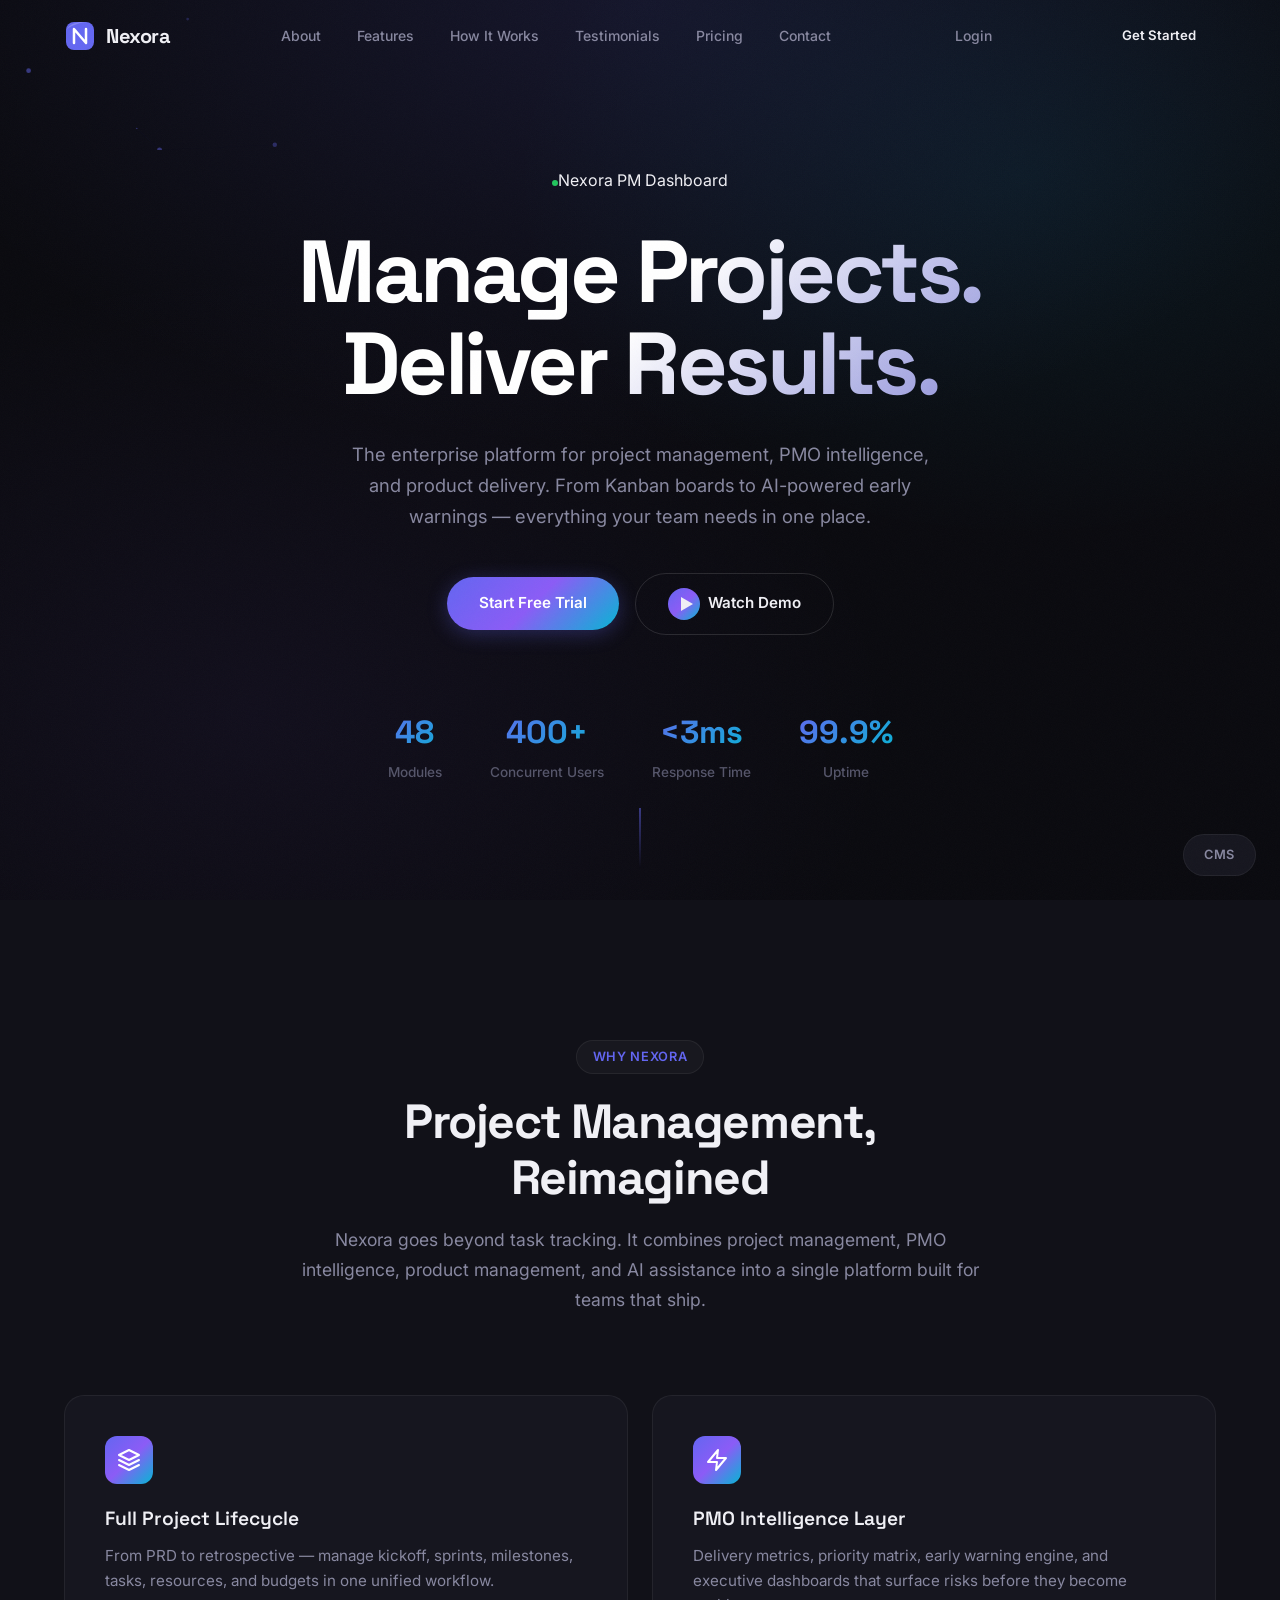
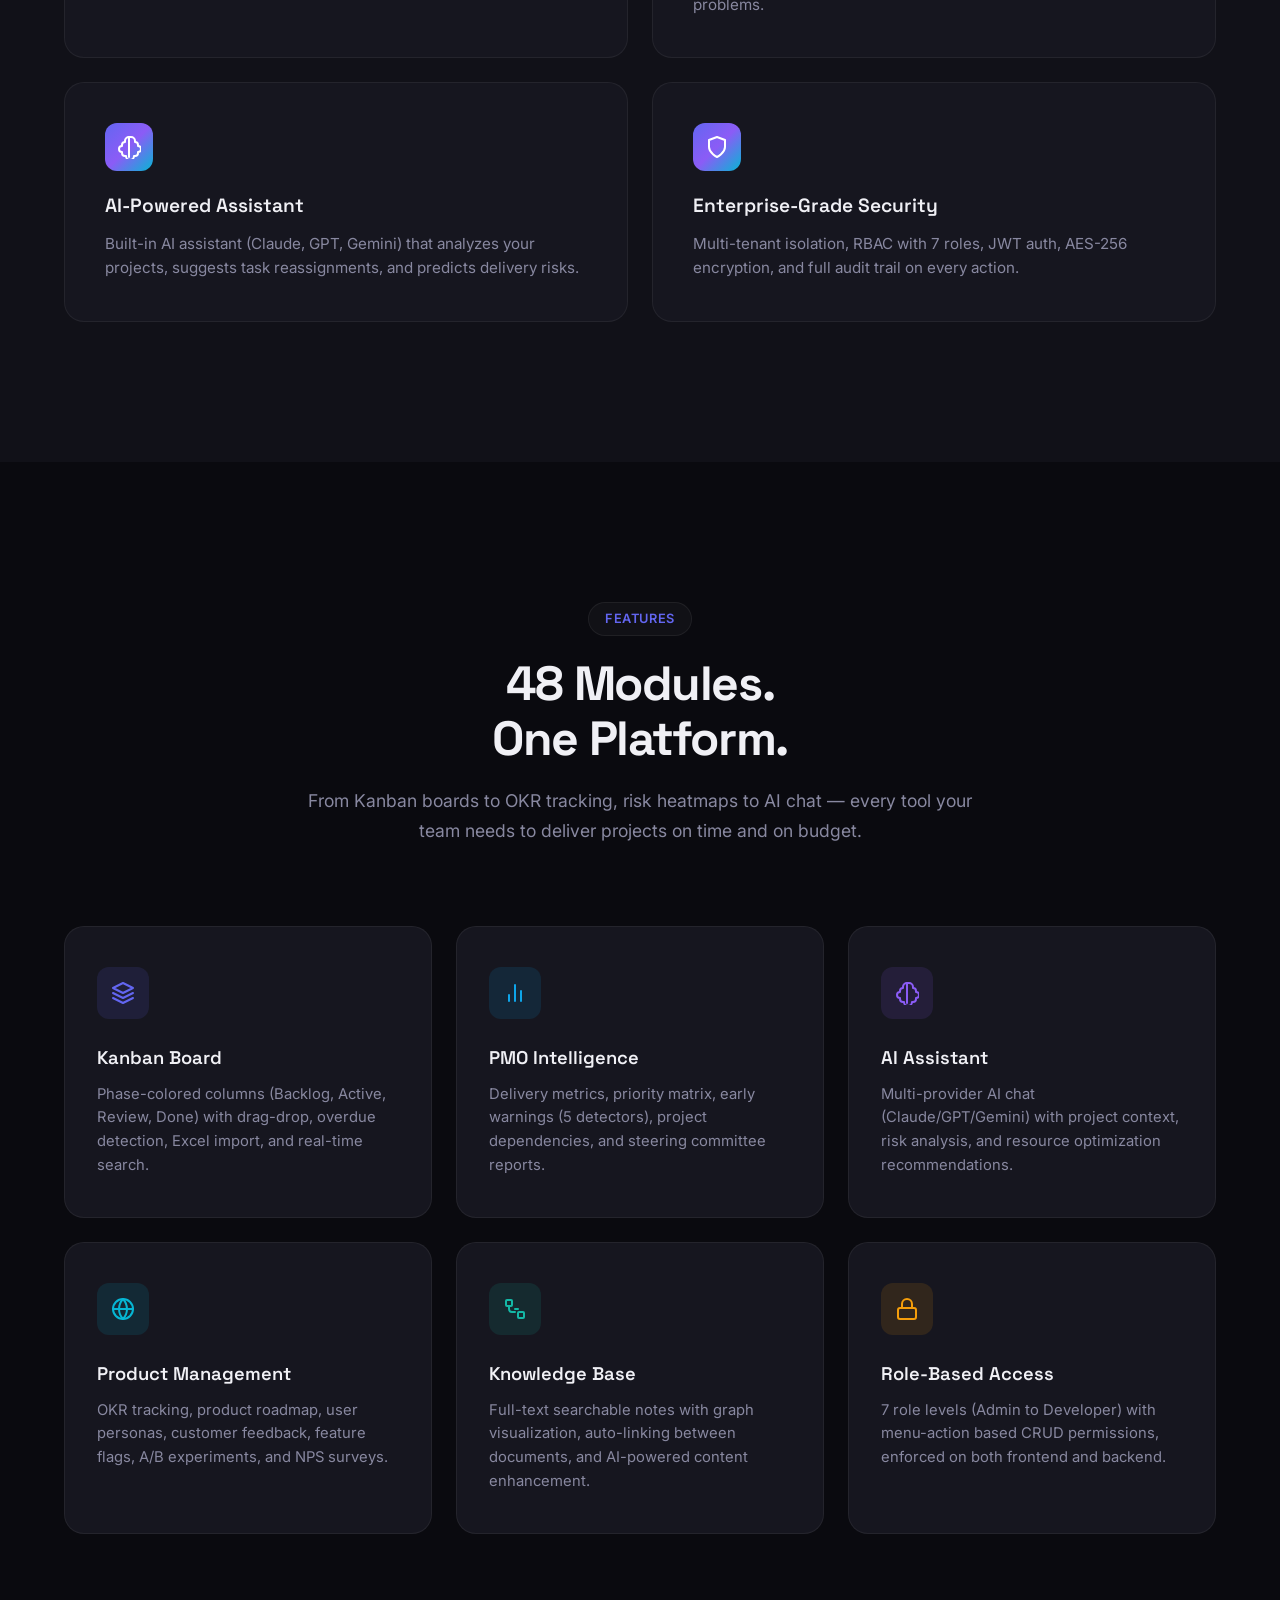
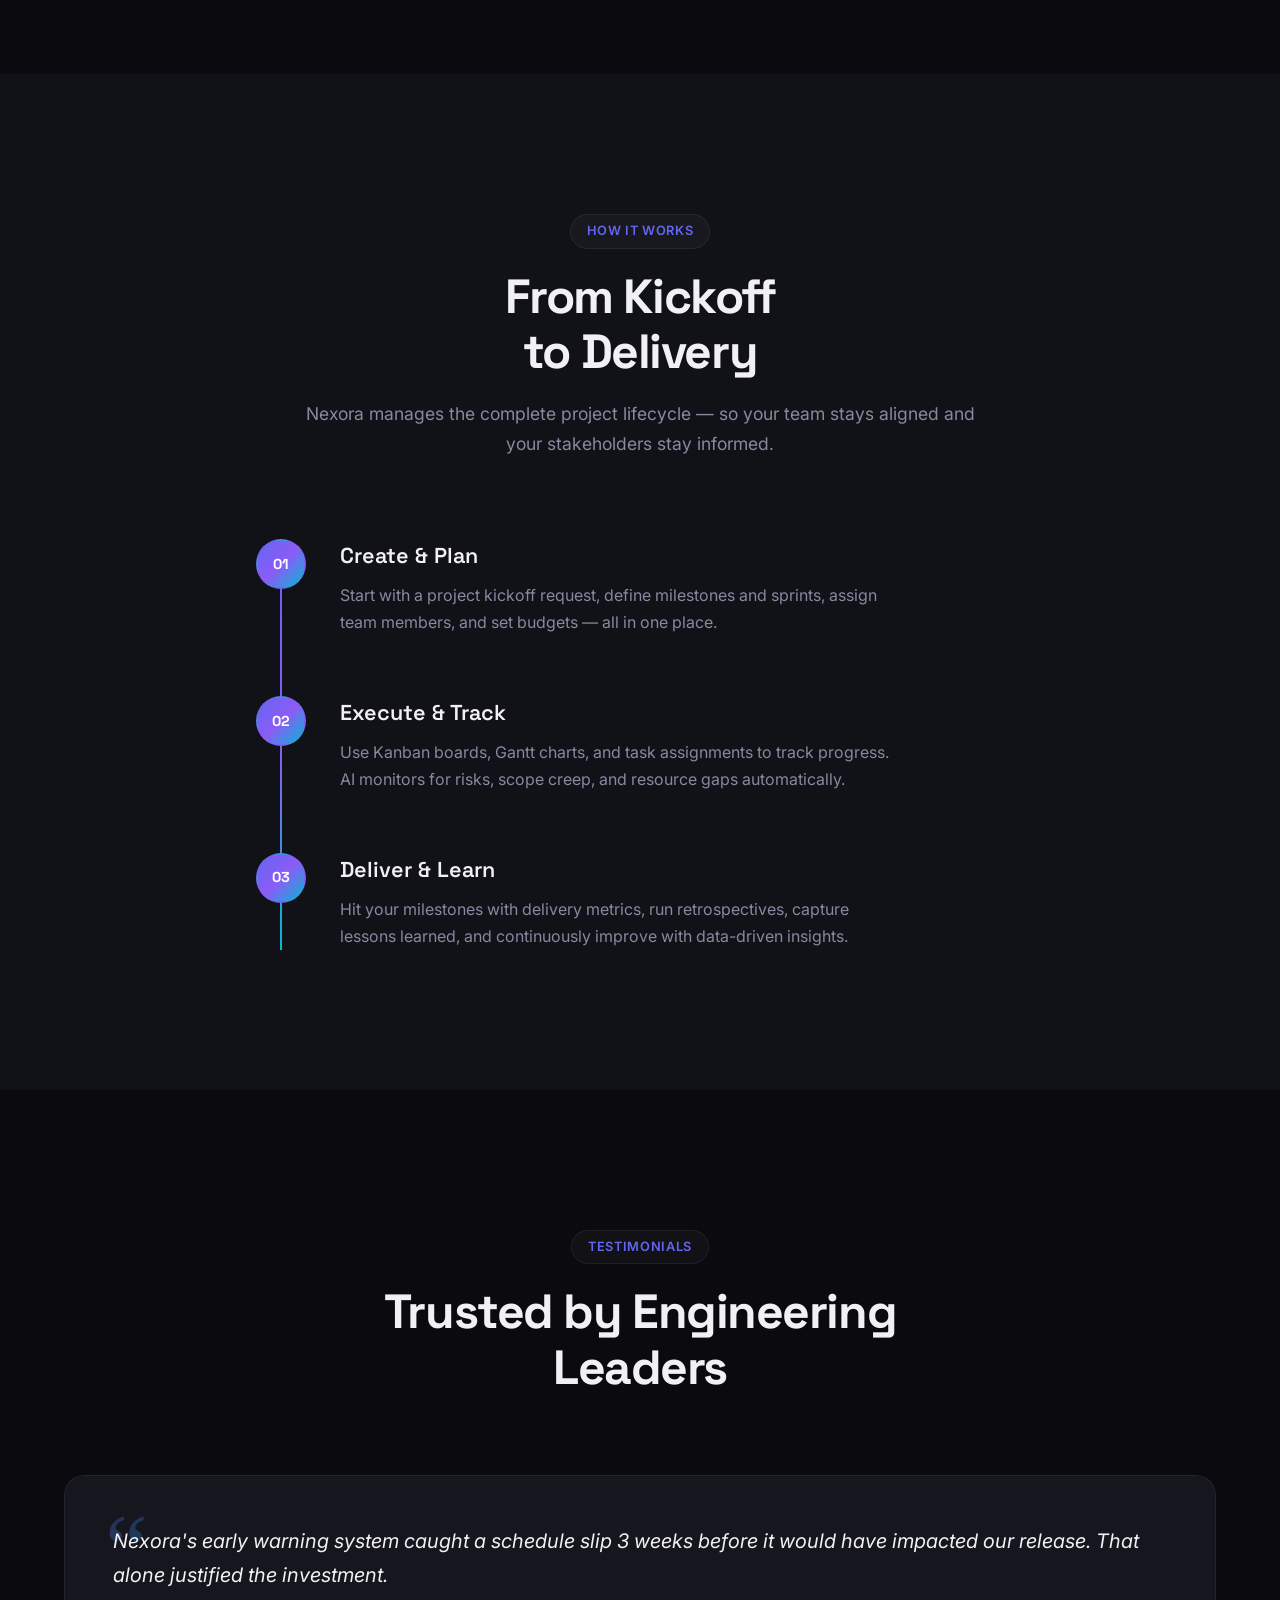
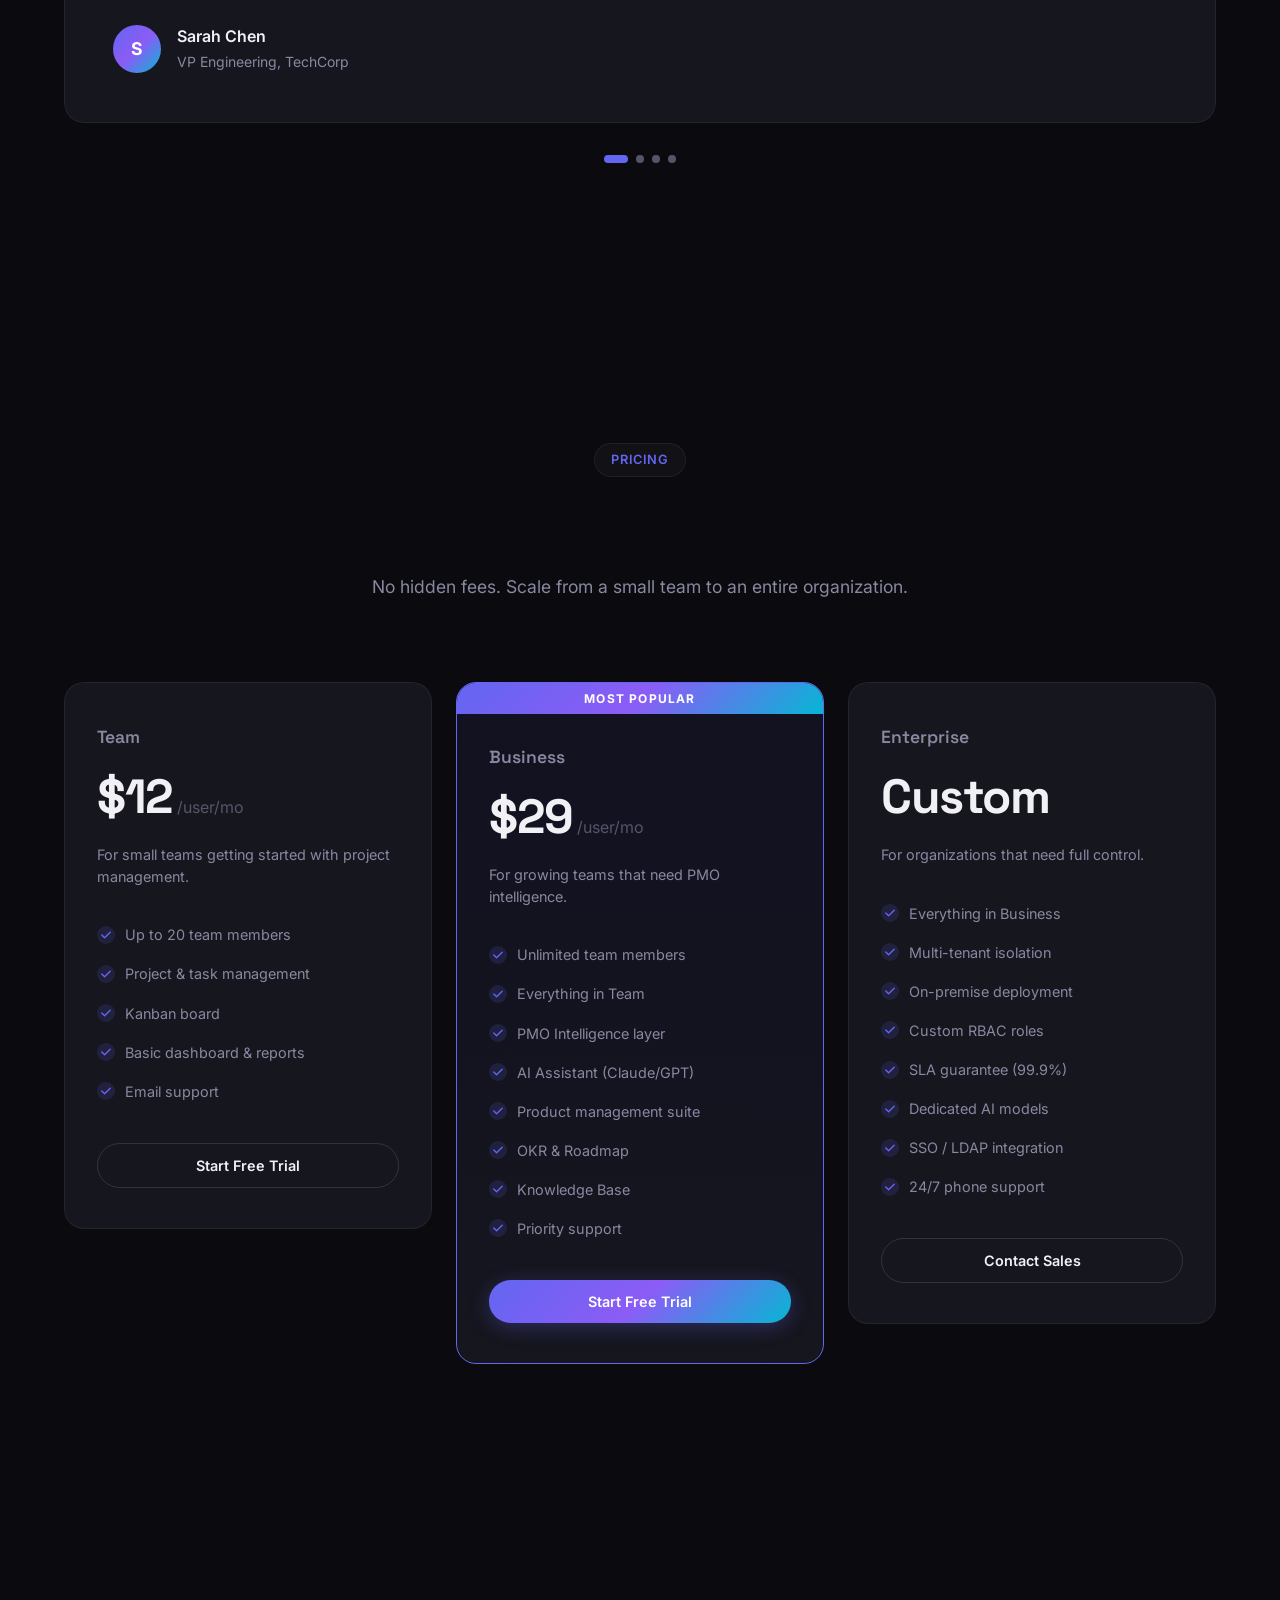
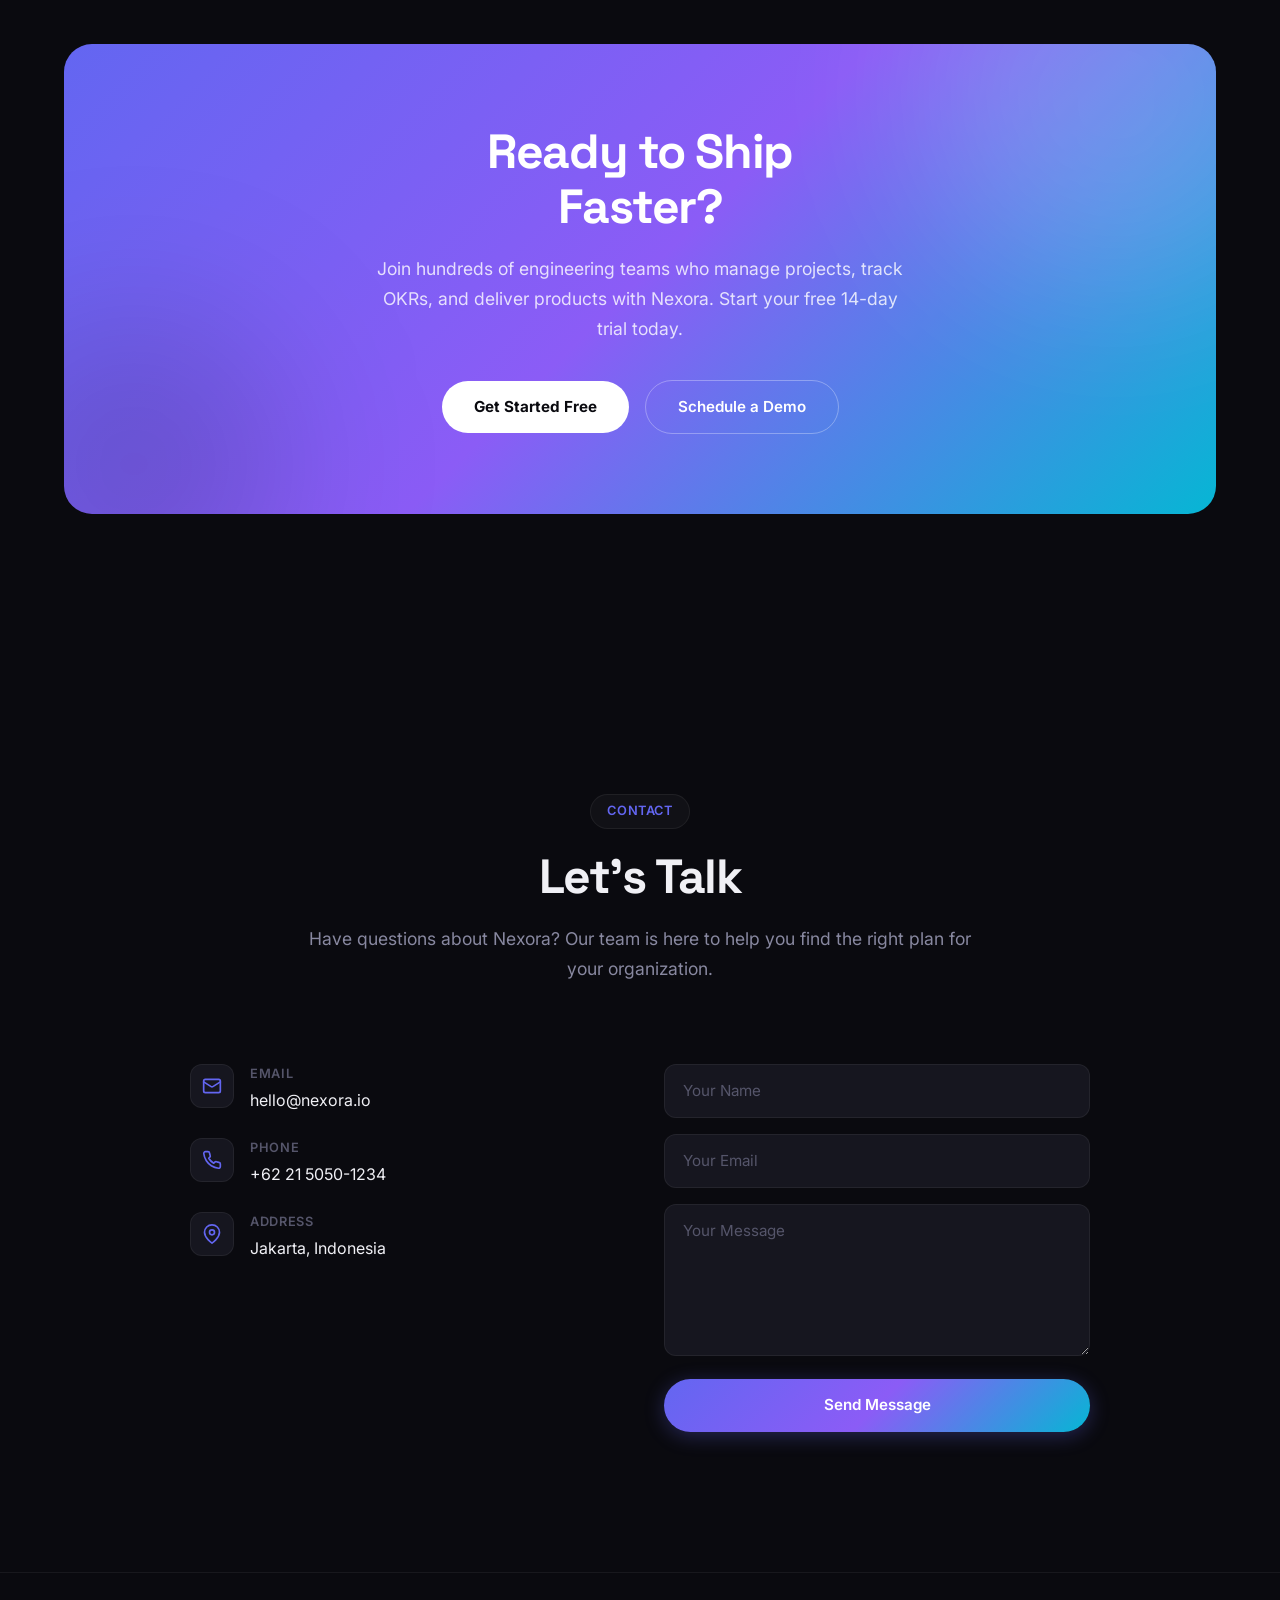
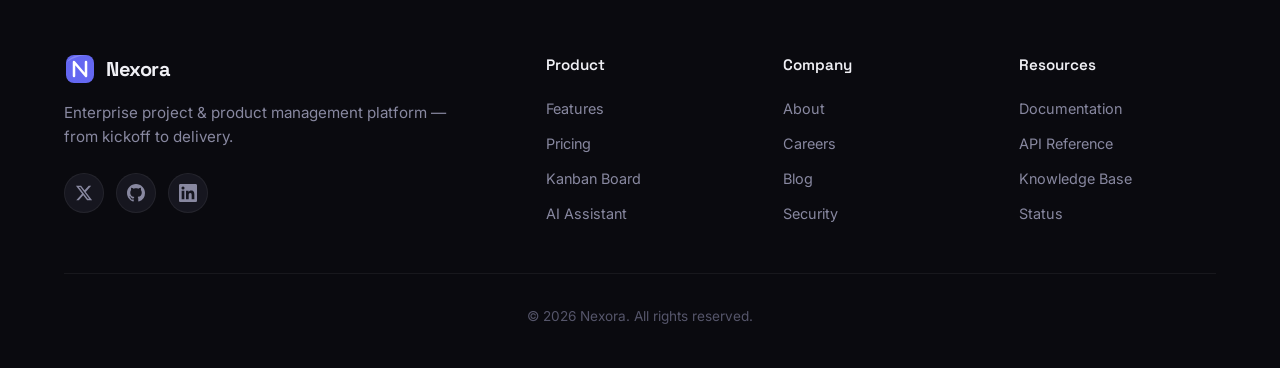
==== index.html @ 9b8d7148 "feat: Nexora website, CMS, and app demo — complete platform Website (index.html): - Premium dark the" ====
<!DOCTYPE html>
<html lang="en">
<head>
  <meta charset="UTF-8" />
  <meta name="viewport" content="width=device-width, initial-scale=1.0" />
  <title>Nexora — The Future of Innovation</title>
  <meta name="description" content="Nexora is a next-generation platform that empowers businesses to build, scale, and innovate faster than ever before." />
  <link rel="preconnect" href="https://fonts.googleapis.com" />
  <link rel="preconnect" href="https://fonts.gstatic.com" crossorigin />
  <link href="https://fonts.googleapis.com/css2?family=Inter:wght@300;400;500;600;700;800;900&family=Space+Grotesk:wght@400;500;600;700&display=swap" rel="stylesheet" />
  <link rel="stylesheet" href="css/style.css?v=2" />
</head>
<body>
  <!-- Cursor follower -->
  <div class="cursor-glow" id="cursorGlow"></div>

  <!-- Noise overlay -->
  <div class="noise-overlay"></div>

  <!-- Navigation -->
  <nav class="nav" id="nav">
    <div class="nav__inner container">
      <a href="#" class="nav__logo" id="navLogo">
        <span class="nav__logo-icon">
          <svg width="32" height="32" viewBox="0 0 32 32" fill="none">
            <defs><linearGradient id="logoGrad" x1="0" y1="0" x2="32" y2="32"><stop stop-color="#6366f1"/><stop offset="0.5" stop-color="#818cf8"/><stop offset="1" stop-color="#06b6d4"/></linearGradient></defs>
            <rect x="2" y="2" width="28" height="28" rx="8" fill="url(#logoGrad)"/>
            <path d="M10 23V9L22 23V9" stroke="white" stroke-width="2.5" stroke-linecap="round" stroke-linejoin="round" fill="none"/>
            <path d="M2 10C6 4 12 2 18 2H22C14 3 6 6 2 10Z" fill="white" opacity="0.2"/>
          </svg>
        </span>
        <span class="nav__logo-text">Nexora</span>
      </a>
      <div class="nav__links" id="navLinks"></div>
      <a href="http://localhost:8080" class="nav__link nav__login-link" target="_blank">Login</a>
      <a href="app.html#login" class="nav__cta btn btn--sm" id="navCta">Get Started</a>
      <button class="nav__burger" id="navBurger" aria-label="Menu">
        <span></span><span></span><span></span>
      </button>
    </div>
  </nav>

  <!-- Mobile menu -->
  <div class="mobile-menu" id="mobileMenu">
    <div class="mobile-menu__inner" id="mobileMenuLinks"></div>
  </div>

  <!-- Hero -->
  <section class="hero" id="hero">
    <canvas class="hero__canvas" id="heroCanvas"></canvas>
    <div class="hero__gradient"></div>
    <div class="hero__content container">
      <div class="hero__badge reveal-up" id="heroBadge">
        <span class="hero__badge-dot"></span>
        <span>Introducing Nexora 2.0</span>
      </div>
      <h1 class="hero__headline reveal-up" id="heroHeadline"></h1>
      <p class="hero__sub reveal-up" id="heroSub"></p>
      <div class="hero__actions reveal-up">
        <a href="#pricing" class="btn btn--primary btn--lg" id="heroPrimaryCta">Start Free Trial</a>
        <a href="#" class="btn btn--ghost btn--lg" id="heroSecondaryCta">
          <span class="btn__play-icon">
            <svg width="20" height="20" viewBox="0 0 20 20" fill="currentColor"><polygon points="6,3 18,10 6,17"/></svg>
          </span>
          Watch Demo
        </a>
      </div>
      <div class="hero__stats" id="heroStats"></div>
    </div>
    <div class="hero__scroll-indicator">
      <div class="hero__scroll-line"></div>
    </div>
  </section>

  <!-- About -->
  <section class="section about" id="about">
    <div class="container">
      <div class="section__header">
        <span class="badge reveal-up" id="aboutBadge">Why Nexora</span>
        <h2 class="section__title reveal-up" id="aboutHeadline"></h2>
        <p class="section__desc reveal-up" id="aboutDesc"></p>
      </div>
      <div class="about__grid" id="aboutGrid"></div>
    </div>
  </section>

  <!-- Features -->
  <section class="section features" id="features">
    <div class="container">
      <div class="section__header">
        <span class="badge reveal-up" id="featuresBadge">Features</span>
        <h2 class="section__title reveal-up" id="featuresHeadline"></h2>
        <p class="section__desc reveal-up" id="featuresDesc"></p>
      </div>
      <div class="features__grid" id="featuresGrid"></div>
    </div>
  </section>

  <!-- How It Works -->
  <section class="section how-it-works" id="how-it-works">
    <div class="container">
      <div class="section__header">
        <span class="badge reveal-up" id="hiwBadge">How It Works</span>
        <h2 class="section__title reveal-up" id="hiwHeadline"></h2>
        <p class="section__desc reveal-up" id="hiwDesc"></p>
      </div>
      <div class="hiw__timeline" id="hiwTimeline"></div>
    </div>
  </section>

  <!-- Testimonials -->
  <section class="section testimonials" id="testimonials">
    <div class="container">
      <div class="section__header">
        <span class="badge reveal-up" id="testBadge">Testimonials</span>
        <h2 class="section__title reveal-up" id="testHeadline"></h2>
      </div>
      <div class="testimonials__track-wrapper reveal-up">
        <div class="testimonials__track" id="testTrack"></div>
      </div>
      <div class="testimonials__dots" id="testDots"></div>
    </div>
  </section>

  <!-- Pricing -->
  <section class="section pricing" id="pricing">
    <div class="container">
      <div class="section__header">
        <span class="badge reveal-up" id="pricingBadge">Pricing</span>
        <h2 class="section__title reveal-up" id="pricingHeadline"></h2>
        <p class="section__desc reveal-up" id="pricingDesc"></p>
      </div>
      <div class="pricing__grid" id="pricingGrid"></div>
    </div>
  </section>

  <!-- CTA -->
  <section class="section cta-section" id="cta-section">
    <div class="container">
      <div class="cta-section__inner reveal-up">
        <div class="cta-section__orb cta-section__orb--1"></div>
        <div class="cta-section__orb cta-section__orb--2"></div>
        <h2 class="cta-section__headline" id="ctaHeadline"></h2>
        <p class="cta-section__desc" id="ctaDesc"></p>
        <div class="cta-section__actions">
          <a href="#pricing" class="btn btn--white btn--lg" id="ctaPrimary">Get Started Free</a>
          <a href="#contact" class="btn btn--ghost-white btn--lg" id="ctaSecondary">Schedule a Demo</a>
        </div>
      </div>
    </div>
  </section>

  <!-- Contact -->
  <section class="section contact" id="contact">
    <div class="container">
      <div class="section__header">
        <span class="badge reveal-up" id="contactBadge">Contact</span>
        <h2 class="section__title reveal-up" id="contactHeadline"></h2>
        <p class="section__desc reveal-up" id="contactDesc"></p>
      </div>
      <div class="contact__grid reveal-up">
        <div class="contact__info" id="contactInfo"></div>
        <form class="contact__form" id="contactForm">
          <div class="form-group">
            <input type="text" placeholder="Your Name" required class="form-input" />
          </div>
          <div class="form-group">
            <input type="email" placeholder="Your Email" required class="form-input" />
          </div>
          <div class="form-group">
            <textarea placeholder="Your Message" rows="5" required class="form-input"></textarea>
          </div>
          <button type="submit" class="btn btn--primary btn--lg btn--full">Send Message</button>
        </form>
      </div>
    </div>
  </section>

  <!-- Footer -->
  <footer class="footer" id="footer">
    <div class="container">
      <div class="footer__top">
        <div class="footer__brand">
          <a href="#" class="nav__logo">
            <span class="nav__logo-icon">
              <svg width="32" height="32" viewBox="0 0 32 32" fill="none">
                <defs><linearGradient id="logoGrad2" x1="0" y1="0" x2="32" y2="32"><stop stop-color="#6366f1"/><stop offset="0.5" stop-color="#818cf8"/><stop offset="1" stop-color="#06b6d4"/></linearGradient></defs>
                <rect x="2" y="2" width="28" height="28" rx="8" fill="url(#logoGrad2)"/>
                <path d="M10 23V9L22 23V9" stroke="white" stroke-width="2.5" stroke-linecap="round" stroke-linejoin="round" fill="none"/>
                <path d="M2 10C6 4 12 2 18 2H22C14 3 6 6 2 10Z" fill="white" opacity="0.2"/>
              </svg>
            </span>
            <span class="nav__logo-text">Nexora</span>
          </a>
          <p class="footer__desc" id="footerDesc"></p>
          <div class="footer__socials" id="footerSocials"></div>
        </div>
        <div class="footer__columns" id="footerColumns"></div>
      </div>
      <div class="footer__bottom">
        <p id="footerCopyright"></p>
      </div>
    </div>
  </footer>

  <!-- Role Selection Modal -->
  <div class="role-modal" id="roleModal">
    <div class="role-modal__backdrop" id="roleBackdrop"></div>
    <div class="role-modal__card">
      <button class="role-modal__close" id="roleClose">&times;</button>
      <div class="role-modal__icon">
        <svg width="40" height="40" viewBox="0 0 32 32" fill="none">
          <defs><linearGradient id="lgRole" x1="0" y1="0" x2="32" y2="32"><stop stop-color="#6366f1"/><stop offset="0.5" stop-color="#818cf8"/><stop offset="1" stop-color="#06b6d4"/></linearGradient></defs>
          <rect x="2" y="2" width="28" height="28" rx="8" fill="url(#lgRole)"/>
          <path d="M10 23V9L22 23V9" stroke="white" stroke-width="2.5" stroke-linecap="round" stroke-linejoin="round" fill="none"/>
        </svg>
      </div>
      <h2 class="role-modal__title">What best describes your role?</h2>
      <p class="role-modal__subtitle">We'll tailor your experience based on your needs</p>

      <div class="role-modal__options" id="roleOptions">
        <button class="role-option" data-role="pm">
          <div class="role-option__icon">
            <svg viewBox="0 0 24 24"><path d="M22 19a2 2 0 0 1-2 2H4a2 2 0 0 1-2-2V5a2 2 0 0 1 2-2h5l2 3h9a2 2 0 0 1 2 2z"/></svg>
          </div>
          <div class="role-option__content">
            <div class="role-option__title">Project Manager</div>
            <div class="role-option__desc">Manage projects, tasks, sprints, and team delivery</div>
          </div>
          <div class="role-option__arrow">
            <svg viewBox="0 0 24 24" width="18" height="18"><polyline points="9 18 15 12 9 6"/></svg>
          </div>
        </button>

        <button class="role-option" data-role="product">
          <div class="role-option__icon">
            <svg viewBox="0 0 24 24"><circle cx="12" cy="12" r="10"/><circle cx="12" cy="12" r="6"/><circle cx="12" cy="12" r="2"/></svg>
          </div>
          <div class="role-option__content">
            <div class="role-option__title">Product Manager</div>
            <div class="role-option__desc">OKRs, roadmaps, personas, feedback, and experiments</div>
          </div>
          <div class="role-option__arrow">
            <svg viewBox="0 0 24 24" width="18" height="18"><polyline points="9 18 15 12 9 6"/></svg>
          </div>
        </button>

        <button class="role-option" data-role="pmo">
          <div class="role-option__icon">
            <svg viewBox="0 0 24 24"><polyline points="22 12 18 12 15 21 9 3 6 12 2 12"/></svg>
          </div>
          <div class="role-option__content">
            <div class="role-option__title">PMO / Executive</div>
            <div class="role-option__desc">Portfolio intelligence, delivery metrics, and early warnings</div>
          </div>
          <div class="role-option__arrow">
            <svg viewBox="0 0 24 24" width="18" height="18"><polyline points="9 18 15 12 9 6"/></svg>
          </div>
        </button>

        <button class="role-option" data-role="developer">
          <div class="role-option__icon">
            <svg viewBox="0 0 24 24"><polyline points="16 18 22 12 16 6"/><polyline points="8 6 2 12 8 18"/></svg>
          </div>
          <div class="role-option__content">
            <div class="role-option__title">Developer / Engineer</div>
            <div class="role-option__desc">Tasks, Kanban boards, AI assistant, and knowledge base</div>
          </div>
          <div class="role-option__arrow">
            <svg viewBox="0 0 24 24" width="18" height="18"><polyline points="9 18 15 12 9 6"/></svg>
          </div>
        </button>

        <button class="role-option role-option--muted" data-role="other">
          <div class="role-option__icon">
            <svg viewBox="0 0 24 24"><circle cx="12" cy="12" r="10"/><path d="M12 16v-4"/><path d="M12 8h.01"/></svg>
          </div>
          <div class="role-option__content">
            <div class="role-option__title">Just Exploring</div>
            <div class="role-option__desc">I want to see all features before deciding</div>
          </div>
          <div class="role-option__arrow">
            <svg viewBox="0 0 24 24" width="18" height="18"><polyline points="9 18 15 12 9 6"/></svg>
          </div>
        </button>
      </div>
    </div>
  </div>

  <script src="js/content.js"></script>
  <script src="js/main.js"></script>
</body>
</html>
---- css/style.css ----
/* ============================================
   NEXORA — Premium Product Website
   ============================================ */

/* --- CSS Variables --- */
:root {
  --bg-primary: #0a0a0f;
  --bg-secondary: #111118;
  --bg-card: #16161f;
  --bg-card-hover: #1c1c28;
  --bg-glass: rgba(255, 255, 255, 0.03);
  --bg-glass-hover: rgba(255, 255, 255, 0.06);

  --text-primary: #f0f0f5;
  --text-secondary: #8888a0;
  --text-tertiary: #55556a;

  --accent-1: #6366f1;
  --accent-2: #8b5cf6;
  --accent-3: #06b6d4;
  --gradient-primary: linear-gradient(135deg, #6366f1, #8b5cf6, #06b6d4);
  --gradient-accent: linear-gradient(135deg, #6366f1, #06b6d4);
  --gradient-glow: radial-gradient(circle, rgba(99, 102, 241, 0.15), transparent 70%);

  --border-color: rgba(255, 255, 255, 0.06);
  --border-hover: rgba(255, 255, 255, 0.12);

  --radius-sm: 8px;
  --radius-md: 12px;
  --radius-lg: 20px;
  --radius-xl: 28px;
  --radius-full: 9999px;

  --font-primary: 'Inter', -apple-system, BlinkMacSystemFont, sans-serif;
  --font-display: 'Space Grotesk', 'Inter', sans-serif;

  --ease-out-expo: cubic-bezier(0.16, 1, 0.3, 1);
  --ease-out-quint: cubic-bezier(0.22, 1, 0.36, 1);
  --ease-in-out: cubic-bezier(0.65, 0, 0.35, 1);

  --nav-height: 72px;
  --container-max: 1200px;
  --section-padding: 140px;
}

/* --- Reset --- */
*, *::before, *::after {
  margin: 0;
  padding: 0;
  box-sizing: border-box;
}

html {
  scroll-behavior: smooth;
  -webkit-font-smoothing: antialiased;
  -moz-osx-font-smoothing: grayscale;
  font-size: 16px;
  scroll-padding-top: var(--nav-height);
}

body {
  font-family: var(--font-primary);
  background: var(--bg-primary);
  color: var(--text-primary);
  line-height: 1.6;
  overflow-x: hidden;
  min-height: 100vh;
}

a {
  color: inherit;
  text-decoration: none;
}

img {
  max-width: 100%;
  display: block;
}

button {
  border: none;
  background: none;
  cursor: pointer;
  font: inherit;
  color: inherit;
}

input, textarea {
  font: inherit;
  color: inherit;
}

/* --- Utilities --- */
.container {
  width: 100%;
  max-width: var(--container-max);
  margin: 0 auto;
  padding: 0 24px;
}

/* --- Noise Overlay --- */
.noise-overlay {
  position: fixed;
  inset: 0;
  pointer-events: none;
  z-index: 9999;
  opacity: 0.025;
  background-image: url("data:image/svg+xml,%3Csvg viewBox='0 0 256 256' xmlns='http://www.w3.org/2000/svg'%3E%3Cfilter id='n'%3E%3CfeTurbulence type='fractalNoise' baseFrequency='0.9' numOctaves='4' stitchTiles='stitch'/%3E%3C/filter%3E%3Crect width='100%25' height='100%25' filter='url(%23n)'/%3E%3C/svg%3E");
  background-repeat: repeat;
  background-size: 200px;
}

/* --- Cursor Glow --- */
.cursor-glow {
  position: fixed;
  width: 600px;
  height: 600px;
  border-radius: 50%;
  pointer-events: none;
  z-index: 0;
  opacity: 0;
  background: radial-gradient(circle, rgba(99, 102, 241, 0.07), transparent 70%);
  transform: translate(-50%, -50%);
  transition: opacity 0.4s ease;
  will-change: transform;
}

body:hover .cursor-glow {
  opacity: 1;
}

/* ============================================
   NAVIGATION
   ============================================ */
.nav {
  position: fixed;
  top: 0;
  left: 0;
  right: 0;
  height: var(--nav-height);
  z-index: 1000;
  transition: all 0.4s var(--ease-out-expo);
}

.nav--scrolled {
  background: rgba(10, 10, 15, 0.8);
  backdrop-filter: blur(20px) saturate(1.5);
  -webkit-backdrop-filter: blur(20px) saturate(1.5);
  border-bottom: 1px solid var(--border-color);
}

.nav__inner {
  display: flex;
  align-items: center;
  justify-content: space-between;
  height: 100%;
  gap: 32px;
}

.nav__logo {
  display: flex;
  align-items: center;
  gap: 10px;
  font-family: var(--font-display);
  font-weight: 700;
  font-size: 1.25rem;
  letter-spacing: -0.02em;
  z-index: 10;
}

.nav__logo-icon {
  display: flex;
  transition: transform 0.4s var(--ease-out-expo);
}

.nav__logo:hover .nav__logo-icon {
  transform: scale(1.1);
  filter: brightness(1.15);
}

.nav__links {
  display: flex;
  align-items: center;
  gap: 8px;
}

.nav__link {
  display: inline-flex;
  padding: 6px 14px;
  border-radius: var(--radius-full);
  font-size: 0.875rem;
  font-weight: 500;
  color: var(--text-secondary);
  transition: all 0.3s ease;
  position: relative;
}

.nav__link:hover {
  color: var(--text-primary);
  background: var(--bg-glass-hover);
}

.nav__login-link {
  font-size: 0.875rem;
  font-weight: 500;
  color: var(--text-secondary);
  padding: 6px 14px;
  border-radius: var(--radius-full);
  transition: all 0.3s ease;
  z-index: 10;
}

.nav__login-link:hover {
  color: var(--text-primary);
}

.nav__cta {
  z-index: 10;
}

.nav__burger {
  display: none;
  flex-direction: column;
  gap: 5px;
  padding: 8px;
  z-index: 10;
}

.nav__burger span {
  display: block;
  width: 22px;
  height: 2px;
  background: var(--text-primary);
  border-radius: 2px;
  transition: all 0.3s var(--ease-out-expo);
  transform-origin: center;
}

.nav__burger.active span:nth-child(1) {
  transform: translateY(7px) rotate(45deg);
}

.nav__burger.active span:nth-child(2) {
  opacity: 0;
  transform: scaleX(0);
}

.nav__burger.active span:nth-child(3) {
  transform: translateY(-7px) rotate(-45deg);
}

/* Mobile Menu */
.mobile-menu {
  position: fixed;
  inset: 0;
  background: rgba(10, 10, 15, 0.95);
  backdrop-filter: blur(30px);
  z-index: 999;
  display: flex;
  align-items: center;
  justify-content: center;
  opacity: 0;
  pointer-events: none;
  transition: opacity 0.4s var(--ease-out-expo);
}

.mobile-menu.active {
  opacity: 1;
  pointer-events: all;
}

.mobile-menu__inner {
  display: flex;
  flex-direction: column;
  align-items: center;
  gap: 24px;
}

.mobile-menu__inner a {
  font-family: var(--font-display);
  font-size: 2rem;
  font-weight: 600;
  color: var(--text-secondary);
  transition: all 0.3s ease;
  transform: translateY(20px);
  opacity: 0;
}

.mobile-menu.active .mobile-menu__inner a {
  transform: translateY(0);
  opacity: 1;
}

.mobile-menu__inner a:hover {
  color: var(--text-primary);
}

/* stagger mobile links */
.mobile-menu__inner a:nth-child(1) { transition-delay: 0.05s; }
.mobile-menu__inner a:nth-child(2) { transition-delay: 0.1s; }
.mobile-menu__inner a:nth-child(3) { transition-delay: 0.15s; }
.mobile-menu__inner a:nth-child(4) { transition-delay: 0.2s; }
.mobile-menu__inner a:nth-child(5) { transition-delay: 0.25s; }
.mobile-menu__inner a:nth-child(6) { transition-delay: 0.3s; }

/* --- Buttons --- */
.btn {
  display: inline-flex;
  align-items: center;
  justify-content: center;
  gap: 8px;
  font-family: var(--font-primary);
  font-weight: 600;
  font-size: 0.9rem;
  border-radius: var(--radius-full);
  padding: 10px 24px;
  transition: all 0.4s var(--ease-out-expo);
  position: relative;
  overflow: hidden;
  cursor: pointer;
  white-space: nowrap;
}

.btn--sm {
  padding: 8px 20px;
  font-size: 0.825rem;
}

.btn--lg {
  padding: 14px 32px;
  font-size: 0.95rem;
}

.btn--full {
  width: 100%;
}

.btn--primary {
  background: var(--gradient-primary);
  color: white;
  border: none;
  box-shadow: 0 4px 20px rgba(99, 102, 241, 0.3);
}

.btn--primary:hover {
  transform: translateY(-2px);
  box-shadow: 0 8px 30px rgba(99, 102, 241, 0.4);
}

.btn--primary::after {
  content: '';
  position: absolute;
  inset: 0;
  background: linear-gradient(135deg, rgba(255,255,255,0.2), transparent);
  opacity: 0;
  transition: opacity 0.3s ease;
}

.btn--primary:hover::after {
  opacity: 1;
}

.btn--ghost {
  background: transparent;
  color: var(--text-primary);
  border: 1px solid var(--border-hover);
}

.btn--ghost:hover {
  background: var(--bg-glass-hover);
  border-color: rgba(255, 255, 255, 0.2);
  transform: translateY(-2px);
}

.btn--white {
  background: white;
  color: var(--bg-primary);
  font-weight: 700;
}

.btn--white:hover {
  transform: translateY(-2px);
  box-shadow: 0 8px 30px rgba(255, 255, 255, 0.2);
}

.btn--ghost-white {
  background: transparent;
  color: white;
  border: 1px solid rgba(255, 255, 255, 0.3);
}

.btn--ghost-white:hover {
  background: rgba(255, 255, 255, 0.1);
  transform: translateY(-2px);
}

.btn__play-icon {
  display: flex;
  align-items: center;
  justify-content: center;
  width: 32px;
  height: 32px;
  border-radius: 50%;
  background: var(--gradient-primary);
  flex-shrink: 0;
}

.btn__play-icon svg {
  margin-left: 2px;
}

/* --- Badge --- */
.badge {
  display: inline-flex;
  align-items: center;
  gap: 8px;
  padding: 6px 16px;
  border-radius: var(--radius-full);
  background: var(--bg-glass);
  border: 1px solid var(--border-color);
  font-size: 0.8rem;
  font-weight: 600;
  color: var(--accent-1);
  letter-spacing: 0.05em;
  text-transform: uppercase;
}

/* --- Section shared --- */
.section {
  padding: var(--section-padding) 0;
  position: relative;
}

.section__header {
  text-align: center;
  max-width: 680px;
  margin: 0 auto 80px;
}

.section__title {
  font-family: var(--font-display);
  font-size: clamp(2rem, 4vw, 3rem);
  font-weight: 700;
  line-height: 1.15;
  letter-spacing: -0.03em;
  margin-top: 20px;
  white-space: pre-line;
}

.section__desc {
  font-size: 1.1rem;
  color: var(--text-secondary);
  margin-top: 20px;
  line-height: 1.7;
}

/* ============================================
   HERO
   ============================================ */
.hero {
  position: relative;
  min-height: 100vh;
  display: flex;
  align-items: center;
  justify-content: center;
  overflow: hidden;
  padding-top: var(--nav-height);
}

.hero__canvas {
  position: absolute;
  inset: 0;
  z-index: 0;
}

.hero__gradient {
  position: absolute;
  inset: 0;
  background:
    radial-gradient(ellipse 60% 50% at 50% 0%, rgba(99, 102, 241, 0.12), transparent),
    radial-gradient(ellipse 40% 40% at 80% 20%, rgba(6, 182, 212, 0.08), transparent),
    radial-gradient(ellipse 50% 50% at 20% 80%, rgba(139, 92, 246, 0.06), transparent);
  z-index: 1;
}

.hero__content {
  position: relative;
  z-index: 2;
  text-align: center;
  padding: 60px 24px 80px;
}

.hero__badge {
  margin-bottom: 32px;
}

.hero__badge-dot {
  width: 6px;
  height: 6px;
  border-radius: 50%;
  background: #22c55e;
  display: inline-block;
  animation: pulse-dot 2s ease infinite;
}

@keyframes pulse-dot {
  0%, 100% { opacity: 1; transform: scale(1); }
  50% { opacity: 0.5; transform: scale(1.5); }
}

.hero__headline {
  font-family: var(--font-display);
  font-size: clamp(3rem, 8vw, 5.5rem);
  font-weight: 800;
  line-height: 1.05;
  letter-spacing: -0.04em;
  white-space: pre-line;
  background: linear-gradient(135deg, #fff 0%, #fff 50%, rgba(99, 102, 241, 0.8) 100%);
  -webkit-background-clip: text;
  -webkit-text-fill-color: transparent;
  background-clip: text;
}

.hero__sub {
  max-width: 580px;
  margin: 28px auto 0;
  font-size: 1.15rem;
  line-height: 1.7;
  color: var(--text-secondary);
}

.hero__actions {
  display: flex;
  align-items: center;
  justify-content: center;
  gap: 16px;
  margin-top: 40px;
  flex-wrap: wrap;
}

.hero__stats {
  display: flex;
  align-items: center;
  justify-content: center;
  gap: 48px;
  margin-top: 72px;
  flex-wrap: wrap;
}

.hero__stat {
  text-align: center;
  opacity: 0;
  animation: fadeInUp 0.6s var(--ease-out-expo) forwards;
}

.hero__stat:nth-child(1) { animation-delay: 0.8s; }
.hero__stat:nth-child(2) { animation-delay: 0.9s; }
.hero__stat:nth-child(3) { animation-delay: 1.0s; }
.hero__stat:nth-child(4) { animation-delay: 1.1s; }

.hero__stat-value {
  font-family: var(--font-display);
  font-size: 2rem;
  font-weight: 700;
  background: var(--gradient-accent);
  -webkit-background-clip: text;
  -webkit-text-fill-color: transparent;
  background-clip: text;
}

.hero__stat-label {
  font-size: 0.85rem;
  color: var(--text-tertiary);
  margin-top: 4px;
  font-weight: 500;
}

.hero__scroll-indicator {
  position: absolute;
  bottom: 32px;
  left: 50%;
  transform: translateX(-50%);
  z-index: 2;
}

.hero__scroll-line {
  width: 1px;
  height: 60px;
  background: linear-gradient(to bottom, var(--accent-1), transparent);
  animation: scrollLine 2s ease infinite;
}

@keyframes scrollLine {
  0% { transform: scaleY(0); transform-origin: top; opacity: 1; }
  50% { transform: scaleY(1); transform-origin: top; opacity: 1; }
  50.1% { transform: scaleY(1); transform-origin: bottom; }
  100% { transform: scaleY(0); transform-origin: bottom; opacity: 1; }
}

@keyframes fadeInUp {
  from { opacity: 0; transform: translateY(24px); }
  to { opacity: 1; transform: translateY(0); }
}

/* ============================================
   ABOUT
   ============================================ */
.about {
  background: var(--bg-secondary);
}

.about__grid {
  display: grid;
  grid-template-columns: repeat(2, 1fr);
  gap: 24px;
}

.about__card {
  position: relative;
  padding: 40px;
  border-radius: var(--radius-lg);
  background: var(--bg-card);
  border: 1px solid var(--border-color);
  overflow: hidden;
  transition: all 0.5s var(--ease-out-expo);
}

.about__card::before {
  content: '';
  position: absolute;
  inset: 0;
  background: radial-gradient(circle at var(--mouse-x, 50%) var(--mouse-y, 50%), rgba(99, 102, 241, 0.06), transparent 60%);
  opacity: 0;
  transition: opacity 0.4s ease;
}

.about__card:hover::before {
  opacity: 1;
}

.about__card:hover {
  border-color: var(--border-hover);
  transform: translateY(-4px);
}

.about__card-icon {
  width: 48px;
  height: 48px;
  border-radius: var(--radius-md);
  background: var(--gradient-primary);
  display: flex;
  align-items: center;
  justify-content: center;
  margin-bottom: 20px;
  font-size: 1.2rem;
}

.about__card-icon svg {
  width: 24px;
  height: 24px;
  stroke: white;
  fill: none;
  stroke-width: 2;
  stroke-linecap: round;
  stroke-linejoin: round;
}

.about__card-title {
  font-family: var(--font-display);
  font-size: 1.2rem;
  font-weight: 600;
  margin-bottom: 10px;
}

.about__card-desc {
  font-size: 0.95rem;
  color: var(--text-secondary);
  line-height: 1.6;
}

/* ============================================
   FEATURES
   ============================================ */
.features__grid {
  display: grid;
  grid-template-columns: repeat(3, 1fr);
  gap: 24px;
}

.feature-card {
  position: relative;
  padding: 40px 32px;
  border-radius: var(--radius-lg);
  background: var(--bg-card);
  border: 1px solid var(--border-color);
  transition: all 0.5s var(--ease-out-expo);
  overflow: hidden;
  cursor: default;
}

.feature-card::after {
  content: '';
  position: absolute;
  top: 0;
  left: 0;
  right: 0;
  height: 2px;
  background: var(--card-accent, var(--gradient-primary));
  transform: scaleX(0);
  transform-origin: left;
  transition: transform 0.5s var(--ease-out-expo);
}

.feature-card:hover::after {
  transform: scaleX(1);
}

.feature-card:hover {
  border-color: var(--border-hover);
  transform: translateY(-6px);
  box-shadow: 0 20px 60px rgba(0, 0, 0, 0.3);
}

.feature-card__icon {
  width: 52px;
  height: 52px;
  border-radius: var(--radius-md);
  display: flex;
  align-items: center;
  justify-content: center;
  margin-bottom: 24px;
  position: relative;
}

.feature-card__icon::before {
  content: '';
  position: absolute;
  inset: 0;
  border-radius: inherit;
  background: var(--card-accent, var(--accent-1));
  opacity: 0.12;
}

.feature-card__icon svg {
  width: 24px;
  height: 24px;
  position: relative;
  z-index: 1;
  stroke: var(--card-accent, #6366f1);
  fill: none;
  stroke-width: 2;
  stroke-linecap: round;
  stroke-linejoin: round;
}

.feature-card__title {
  font-family: var(--font-display);
  font-size: 1.15rem;
  font-weight: 600;
  margin-bottom: 10px;
}

.feature-card__desc {
  font-size: 0.925rem;
  color: var(--text-secondary);
  line-height: 1.6;
}

/* ============================================
   HOW IT WORKS
   ============================================ */
.how-it-works {
  background: var(--bg-secondary);
}

.hiw__timeline {
  position: relative;
  max-width: 800px;
  margin: 0 auto;
}

.hiw__timeline::before {
  content: '';
  position: absolute;
  left: 40px;
  top: 0;
  bottom: 0;
  width: 2px;
  background: var(--border-color);
}

.hiw__step {
  position: relative;
  padding-left: 100px;
  padding-bottom: 60px;
  opacity: 0;
  transform: translateX(-20px);
  transition: all 0.6s var(--ease-out-expo);
}

.hiw__step.visible {
  opacity: 1;
  transform: translateX(0);
}

.hiw__step:last-child {
  padding-bottom: 0;
}

.hiw__step-number {
  position: absolute;
  left: 16px;
  top: 0;
  width: 50px;
  height: 50px;
  border-radius: 50%;
  background: var(--bg-primary);
  border: 2px solid var(--accent-1);
  display: flex;
  align-items: center;
  justify-content: center;
  font-family: var(--font-display);
  font-weight: 700;
  font-size: 0.9rem;
  color: var(--accent-1);
  z-index: 1;
  transition: all 0.5s var(--ease-out-expo);
}

.hiw__step.visible .hiw__step-number {
  background: var(--gradient-primary);
  border-color: transparent;
  color: white;
}

/* timeline progress fill */
.hiw__timeline-progress {
  position: absolute;
  left: 40px;
  top: 0;
  width: 2px;
  height: 0;
  background: var(--gradient-primary);
  transition: height 0.6s var(--ease-out-expo);
  z-index: 0;
}

.hiw__step-title {
  font-family: var(--font-display);
  font-size: 1.35rem;
  font-weight: 600;
  margin-bottom: 8px;
}

.hiw__step-desc {
  font-size: 1rem;
  color: var(--text-secondary);
  line-height: 1.7;
  max-width: 560px;
}

/* ============================================
   TESTIMONIALS
   ============================================ */
.testimonials__track-wrapper {
  overflow: hidden;
  border-radius: var(--radius-lg);
}

.testimonials__track {
  display: flex;
  transition: transform 0.6s var(--ease-out-expo);
}

.testimonial-card {
  flex: 0 0 100%;
  padding: 48px;
  background: var(--bg-card);
  border: 1px solid var(--border-color);
  border-radius: var(--radius-lg);
  position: relative;
}

.testimonial-card::before {
  content: '\201C';
  position: absolute;
  top: 24px;
  left: 40px;
  font-size: 6rem;
  line-height: 1;
  font-family: Georgia, serif;
  background: var(--gradient-accent);
  -webkit-background-clip: text;
  -webkit-text-fill-color: transparent;
  background-clip: text;
  opacity: 0.3;
}

.testimonial-card__quote {
  font-size: 1.25rem;
  line-height: 1.7;
  color: var(--text-primary);
  margin-bottom: 32px;
  position: relative;
  z-index: 1;
  font-style: italic;
}

.testimonial-card__author {
  display: flex;
  align-items: center;
  gap: 16px;
  position: relative;
  z-index: 1;
}

.testimonial-card__avatar {
  width: 48px;
  height: 48px;
  border-radius: 50%;
  background: var(--gradient-primary);
  display: flex;
  align-items: center;
  justify-content: center;
  font-weight: 700;
  font-size: 1.1rem;
  color: white;
  flex-shrink: 0;
}

.testimonial-card__name {
  font-weight: 600;
  font-size: 1rem;
}

.testimonial-card__role {
  font-size: 0.875rem;
  color: var(--text-secondary);
  margin-top: 2px;
}

.testimonials__dots {
  display: flex;
  justify-content: center;
  gap: 8px;
  margin-top: 32px;
}

.testimonials__dot {
  width: 8px;
  height: 8px;
  border-radius: 50%;
  background: var(--text-tertiary);
  cursor: pointer;
  transition: all 0.3s ease;
  border: none;
  padding: 0;
}

.testimonials__dot.active {
  background: var(--accent-1);
  width: 24px;
  border-radius: 4px;
}

/* ============================================
   PRICING
   ============================================ */
.pricing__grid {
  display: grid;
  grid-template-columns: repeat(3, 1fr);
  gap: 24px;
  align-items: start;
}

.pricing-card {
  position: relative;
  padding: 40px 32px;
  border-radius: var(--radius-lg);
  background: var(--bg-card);
  border: 1px solid var(--border-color);
  transition: all 0.5s var(--ease-out-expo);
  overflow: hidden;
}

.pricing-card:hover {
  transform: translateY(-6px);
  border-color: var(--border-hover);
}

.pricing-card--highlighted {
  border-color: var(--accent-1);
  background: linear-gradient(180deg, rgba(99, 102, 241, 0.08), var(--bg-card));
  transform: scale(1.04);
}

.pricing-card--highlighted:hover {
  transform: scale(1.04) translateY(-6px);
}

.pricing-card__popular {
  position: absolute;
  top: 0;
  left: 0;
  right: 0;
  padding: 6px;
  text-align: center;
  font-size: 0.75rem;
  font-weight: 700;
  text-transform: uppercase;
  letter-spacing: 0.1em;
  background: var(--gradient-primary);
  color: white;
}

.pricing-card__name {
  font-family: var(--font-display);
  font-size: 1.1rem;
  font-weight: 600;
  color: var(--text-secondary);
  margin-bottom: 8px;
}

.pricing-card--highlighted .pricing-card__name {
  margin-top: 20px;
}

.pricing-card__price {
  display: flex;
  align-items: baseline;
  gap: 4px;
  margin-bottom: 8px;
}

.pricing-card__amount {
  font-family: var(--font-display);
  font-size: 3rem;
  font-weight: 800;
  letter-spacing: -0.03em;
}

.pricing-card__period {
  font-size: 1rem;
  color: var(--text-tertiary);
}

.pricing-card__desc {
  font-size: 0.9rem;
  color: var(--text-secondary);
  margin-bottom: 28px;
  line-height: 1.5;
}

.pricing-card__features {
  list-style: none;
  margin-bottom: 32px;
}

.pricing-card__features li {
  display: flex;
  align-items: center;
  gap: 10px;
  padding: 8px 0;
  font-size: 0.9rem;
  color: var(--text-secondary);
}

.pricing-card__features li::before {
  content: '';
  width: 18px;
  height: 18px;
  border-radius: 50%;
  background: rgba(99, 102, 241, 0.15);
  flex-shrink: 0;
  background-image: url("data:image/svg+xml,%3Csvg xmlns='http://www.w3.org/2000/svg' viewBox='0 0 20 20' fill='%236366f1'%3E%3Cpath fill-rule='evenodd' d='M16.707 5.293a1 1 0 010 1.414l-8 8a1 1 0 01-1.414 0l-4-4a1 1 0 011.414-1.414L8 12.586l7.293-7.293a1 1 0 011.414 0z' clip-rule='evenodd'/%3E%3C/svg%3E");
  background-size: 14px;
  background-repeat: no-repeat;
  background-position: center;
}

/* ============================================
   CTA SECTION
   ============================================ */
.cta-section__inner {
  position: relative;
  padding: 80px 48px;
  border-radius: var(--radius-xl);
  background: var(--gradient-primary);
  text-align: center;
  overflow: hidden;
}

.cta-section__orb {
  position: absolute;
  border-radius: 50%;
  filter: blur(80px);
  pointer-events: none;
}

.cta-section__orb--1 {
  width: 400px;
  height: 400px;
  background: rgba(255, 255, 255, 0.15);
  top: -150px;
  right: -100px;
}

.cta-section__orb--2 {
  width: 300px;
  height: 300px;
  background: rgba(0, 0, 0, 0.15);
  bottom: -100px;
  left: -80px;
}

.cta-section__headline {
  font-family: var(--font-display);
  font-size: clamp(2rem, 4vw, 3rem);
  font-weight: 800;
  letter-spacing: -0.03em;
  line-height: 1.15;
  color: white;
  white-space: pre-line;
  position: relative;
  z-index: 1;
}

.cta-section__desc {
  font-size: 1.1rem;
  color: rgba(255, 255, 255, 0.8);
  margin-top: 20px;
  max-width: 540px;
  margin-left: auto;
  margin-right: auto;
  line-height: 1.7;
  position: relative;
  z-index: 1;
}

.cta-section__actions {
  display: flex;
  align-items: center;
  justify-content: center;
  gap: 16px;
  margin-top: 36px;
  flex-wrap: wrap;
  position: relative;
  z-index: 1;
}

/* ============================================
   CONTACT
   ============================================ */
.contact__grid {
  display: grid;
  grid-template-columns: 1fr 1fr;
  gap: 48px;
  max-width: 900px;
  margin: 0 auto;
}

.contact__info {
  display: flex;
  flex-direction: column;
  gap: 24px;
}

.contact__info-item {
  display: flex;
  align-items: flex-start;
  gap: 16px;
}

.contact__info-icon {
  width: 44px;
  height: 44px;
  border-radius: var(--radius-md);
  background: var(--bg-card);
  border: 1px solid var(--border-color);
  display: flex;
  align-items: center;
  justify-content: center;
  flex-shrink: 0;
}

.contact__info-icon svg {
  width: 20px;
  height: 20px;
  stroke: var(--accent-1);
  fill: none;
  stroke-width: 2;
  stroke-linecap: round;
  stroke-linejoin: round;
}

.contact__info-label {
  font-size: 0.8rem;
  color: var(--text-tertiary);
  text-transform: uppercase;
  letter-spacing: 0.05em;
  font-weight: 600;
  margin-bottom: 4px;
}

.contact__info-value {
  font-size: 1rem;
  color: var(--text-primary);
}

.form-input {
  width: 100%;
  padding: 14px 18px;
  border-radius: var(--radius-md);
  background: var(--bg-card);
  border: 1px solid var(--border-color);
  color: var(--text-primary);
  font-size: 0.95rem;
  transition: all 0.3s ease;
  outline: none;
}

.form-input:focus {
  border-color: var(--accent-1);
  box-shadow: 0 0 0 3px rgba(99, 102, 241, 0.15);
}

.form-input::placeholder {
  color: var(--text-tertiary);
}

.form-group {
  margin-bottom: 16px;
}

textarea.form-input {
  resize: vertical;
  min-height: 120px;
}

/* ============================================
   FOOTER
   ============================================ */
.footer {
  padding: 80px 0 40px;
  border-top: 1px solid var(--border-color);
}

.footer__top {
  display: grid;
  grid-template-columns: 1.2fr 2fr;
  gap: 80px;
  padding-bottom: 48px;
  border-bottom: 1px solid var(--border-color);
}

.footer__desc {
  font-size: 0.95rem;
  color: var(--text-secondary);
  margin-top: 16px;
  line-height: 1.6;
}

.footer__socials {
  display: flex;
  gap: 12px;
  margin-top: 24px;
}

.footer__social-link {
  width: 40px;
  height: 40px;
  border-radius: 50%;
  background: var(--bg-card);
  border: 1px solid var(--border-color);
  display: flex;
  align-items: center;
  justify-content: center;
  transition: all 0.3s ease;
}

.footer__social-link:hover {
  background: var(--accent-1);
  border-color: var(--accent-1);
  transform: translateY(-2px);
}

.footer__social-link svg {
  width: 18px;
  height: 18px;
  fill: var(--text-secondary);
}

.footer__social-link:hover svg {
  fill: white;
}

.footer__columns {
  display: grid;
  grid-template-columns: repeat(3, 1fr);
  gap: 40px;
}

.footer__col-title {
  font-family: var(--font-display);
  font-weight: 600;
  font-size: 0.95rem;
  margin-bottom: 20px;
}

.footer__col-links {
  display: flex;
  flex-direction: column;
  gap: 12px;
}

.footer__col-link {
  font-size: 0.9rem;
  color: var(--text-secondary);
  transition: all 0.3s ease;
}

.footer__col-link:hover {
  color: var(--text-primary);
  transform: translateX(4px);
}

.footer__bottom {
  padding-top: 32px;
  text-align: center;
  font-size: 0.85rem;
  color: var(--text-tertiary);
}

/* ============================================
   REVEAL ANIMATIONS
   ============================================ */
.reveal-up {
  opacity: 0;
  transform: translateY(40px);
  transition: opacity 0.8s var(--ease-out-expo), transform 0.8s var(--ease-out-expo);
}

.reveal-up.visible {
  opacity: 1;
  transform: translateY(0);
}

/* stagger children */
.reveal-up[data-delay="1"] { transition-delay: 0.1s; }
.reveal-up[data-delay="2"] { transition-delay: 0.2s; }
.reveal-up[data-delay="3"] { transition-delay: 0.3s; }

/* ============================================
   MAGNETIC EFFECT
   ============================================ */
.magnetic {
  transition: transform 0.3s var(--ease-out-expo);
}

/* ============================================
   SMOOTH SCROLL PROGRESS BAR
   ============================================ */
.scroll-progress {
  position: fixed;
  top: 0;
  left: 0;
  height: 3px;
  background: var(--gradient-primary);
  z-index: 10000;
  transform-origin: left;
  transform: scaleX(0);
  transition: none;
}

/* ============================================
   RESPONSIVE
   ============================================ */
@media (max-width: 1024px) {
  :root {
    --section-padding: 100px;
  }

  .features__grid {
    grid-template-columns: repeat(2, 1fr);
  }

  .pricing__grid {
    grid-template-columns: repeat(2, 1fr);
  }

  .pricing-card:last-child {
    grid-column: span 2;
    max-width: 400px;
    margin: 0 auto;
  }

  .footer__top {
    grid-template-columns: 1fr;
    gap: 48px;
  }
}

@media (max-width: 768px) {
  :root {
    --section-padding: 80px;
    --nav-height: 64px;
  }

  .nav__links,
  .nav__cta,
  .nav__login-link {
    display: none;
  }

  .nav__burger {
    display: flex;
  }

  .hero__headline {
    font-size: clamp(2.5rem, 10vw, 4rem);
  }

  .hero__stats {
    gap: 24px;
  }

  .about__grid {
    grid-template-columns: 1fr;
  }

  .features__grid {
    grid-template-columns: 1fr;
  }

  .pricing__grid {
    grid-template-columns: 1fr;
    max-width: 400px;
    margin: 0 auto;
  }

  .pricing-card--highlighted {
    transform: none;
  }

  .pricing-card--highlighted:hover {
    transform: translateY(-6px);
  }

  .pricing-card:last-child {
    grid-column: auto;
  }

  .contact__grid {
    grid-template-columns: 1fr;
  }

  .cta-section__inner {
    padding: 60px 32px;
  }

  .testimonial-card {
    padding: 32px 24px;
  }

  .testimonial-card__quote {
    font-size: 1.05rem;
  }

  .footer__columns {
    grid-template-columns: repeat(2, 1fr);
  }

  .hiw__timeline::before {
    left: 24px;
  }

  .hiw__step {
    padding-left: 72px;
  }

  .hiw__step-number {
    left: 0;
    width: 44px;
    height: 44px;
    font-size: 0.8rem;
  }

  .hiw__timeline-progress {
    left: 24px;
  }
}

@media (max-width: 480px) {
  .hero__actions {
    flex-direction: column;
    width: 100%;
  }

  .hero__actions .btn {
    width: 100%;
  }

  .footer__columns {
    grid-template-columns: 1fr;
  }

  .cta-section__actions {
    flex-direction: column;
  }

  .cta-section__actions .btn {
    width: 100%;
  }
}

/* ============================================
   SMOOTH SCROLL SNAP (optional enhancement)
   ============================================ */
@media (prefers-reduced-motion: reduce) {
  *, *::before, *::after {
    animation-duration: 0.01ms !important;
    animation-iteration-count: 1 !important;
    transition-duration: 0.01ms !important;
  }

  .reveal-up {
    opacity: 1;
    transform: none;
  }
}

/* ============================================
   CMS LINK
   ============================================ */
.cms-link {
  position: fixed;
  bottom: 24px;
  right: 24px;
  z-index: 9998;
  padding: 10px 20px;
  border-radius: var(--radius-full);
  background: var(--bg-card);
  border: 1px solid var(--border-color);
  color: var(--text-secondary);
  font-size: 0.8rem;
  font-weight: 600;
  text-transform: uppercase;
  letter-spacing: 0.05em;
  transition: all 0.3s ease;
  cursor: pointer;
}

.cms-link:hover {
  background: var(--accent-1);
  border-color: var(--accent-1);
  color: white;
  transform: translateY(-2px);
}

/* ============================================
   ROLE SELECTION MODAL
   ============================================ */
.role-modal {
  position: fixed;
  inset: 0;
  z-index: 10001;
  display: flex;
  align-items: center;
  justify-content: center;
  padding: 24px;
  opacity: 0;
  pointer-events: none;
  transition: opacity 0.35s var(--ease-out-expo);
}

.role-modal.open {
  opacity: 1;
  pointer-events: all;
}

.role-modal__backdrop {
  position: absolute;
  inset: 0;
  background: rgba(0, 0, 0, 0.7);
  backdrop-filter: blur(8px);
  -webkit-backdrop-filter: blur(8px);
}

.role-modal__card {
  position: relative;
  width: 100%;
  max-width: 520px;
  background: var(--bg-card);
  border: 1px solid var(--border-color);
  border-radius: var(--radius-xl);
  padding: 40px;
  transform: translateY(20px) scale(0.97);
  transition: transform 0.4s var(--ease-out-expo);
}

.role-modal.open .role-modal__card {
  transform: translateY(0) scale(1);
}

.role-modal__close {
  position: absolute;
  top: 16px;
  right: 18px;
  width: 32px;
  height: 32px;
  border-radius: 50%;
  display: flex;
  align-items: center;
  justify-content: center;
  font-size: 1.3rem;
  color: var(--text-tertiary);
  background: none;
  border: none;
  cursor: pointer;
  transition: all 0.2s ease;
}

.role-modal__close:hover {
  color: var(--text-primary);
  background: rgba(255, 255, 255, 0.06);
}

.role-modal__icon {
  margin-bottom: 20px;
}

.role-modal__title {
  font-family: var(--font-display);
  font-size: 1.4rem;
  font-weight: 700;
  letter-spacing: -0.02em;
  line-height: 1.2;
}

.role-modal__subtitle {
  font-size: 0.9rem;
  color: var(--text-secondary);
  margin-top: 6px;
  margin-bottom: 28px;
}

.role-modal__options {
  display: flex;
  flex-direction: column;
  gap: 8px;
}

.role-option {
  display: flex;
  align-items: center;
  gap: 14px;
  width: 100%;
  padding: 16px 18px;
  border-radius: var(--radius-lg);
  background: var(--bg-glass);
  border: 1px solid var(--border-color);
  cursor: pointer;
  transition: all 0.3s var(--ease-out-expo);
  text-align: left;
  color: var(--text-primary);
}

.role-option:hover {
  background: var(--bg-glass-hover);
  border-color: var(--border-hover);
  transform: translateX(4px);
}

.role-option:hover .role-option__arrow {
  opacity: 1;
  transform: translateX(0);
}

.role-option--muted {
  opacity: 0.7;
}

.role-option--muted:hover {
  opacity: 1;
}

.role-option__icon {
  width: 42px;
  height: 42px;
  border-radius: var(--radius-md);
  background: rgba(99, 102, 241, 0.1);
  display: flex;
  align-items: center;
  justify-content: center;
  flex-shrink: 0;
}

.role-option__icon svg {
  width: 20px;
  height: 20px;
  stroke: var(--accent-1);
  fill: none;
  stroke-width: 2;
  stroke-linecap: round;
  stroke-linejoin: round;
}

.role-option__content {
  flex: 1;
  min-width: 0;
}

.role-option__title {
  font-weight: 600;
  font-size: 0.95rem;
}

.role-option__desc {
  font-size: 0.78rem;
  color: var(--text-secondary);
  margin-top: 2px;
}

.role-option__arrow {
  flex-shrink: 0;
  opacity: 0;
  transform: translateX(-6px);
  transition: all 0.3s var(--ease-out-expo);
  color: var(--text-tertiary);
}

.role-option__arrow svg {
  stroke: currentColor;
  fill: none;
  stroke-width: 2;
  stroke-linecap: round;
  stroke-linejoin: round;
}

@media (max-width: 480px) {
  .role-modal__card {
    padding: 28px 20px;
  }
  .role-option {
    padding: 14px;
  }
}
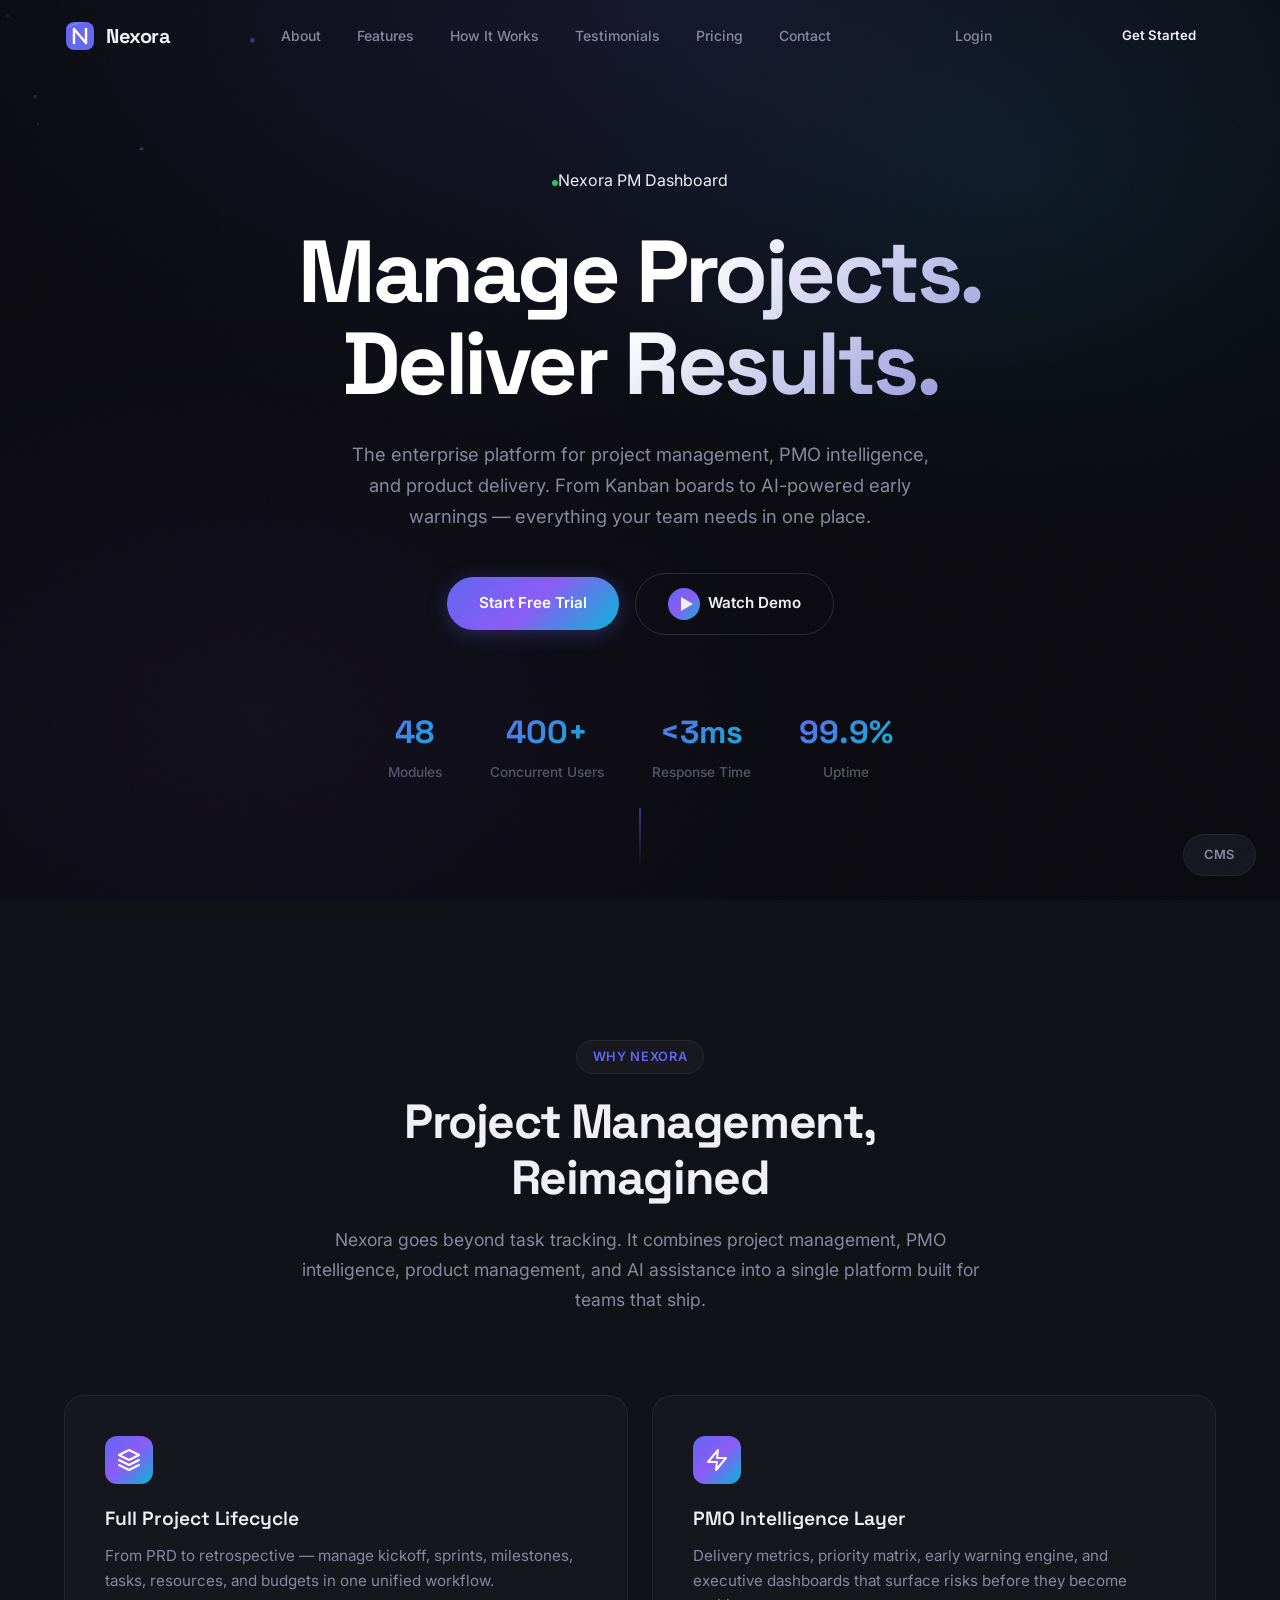
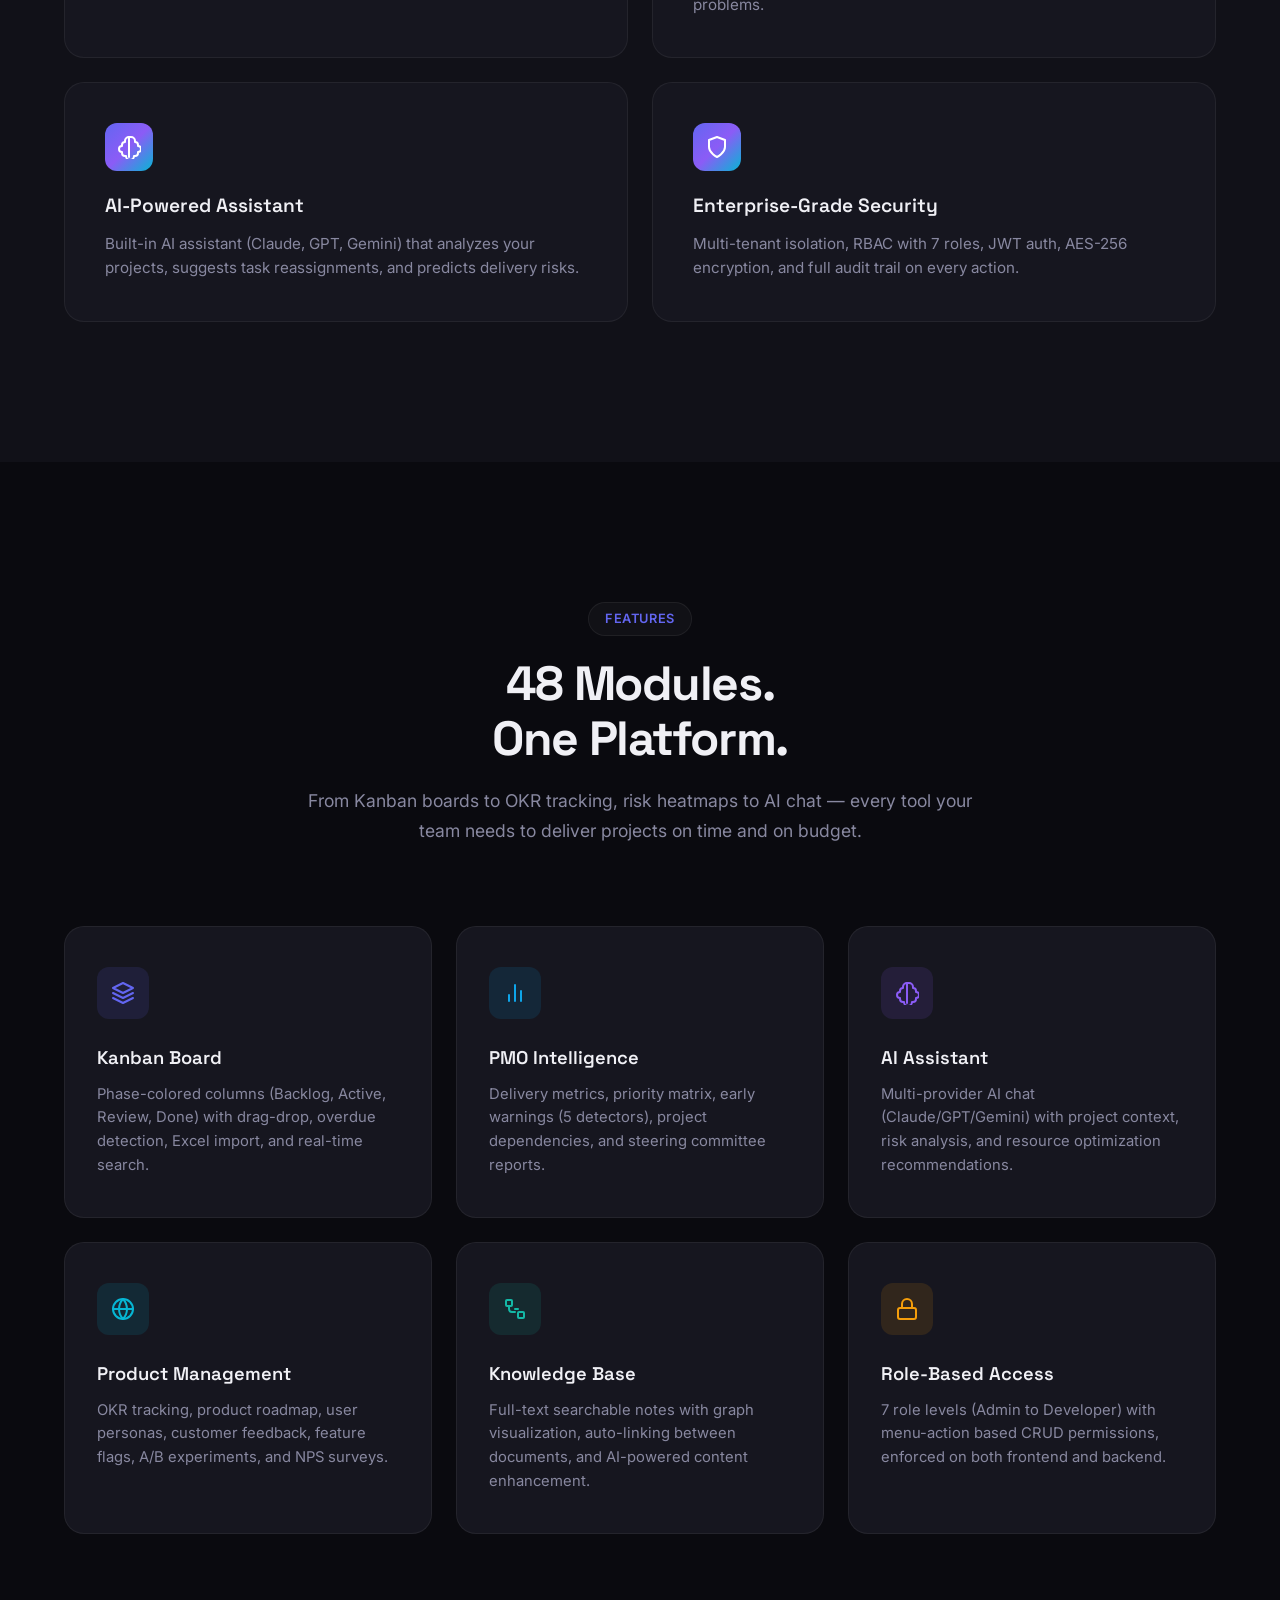
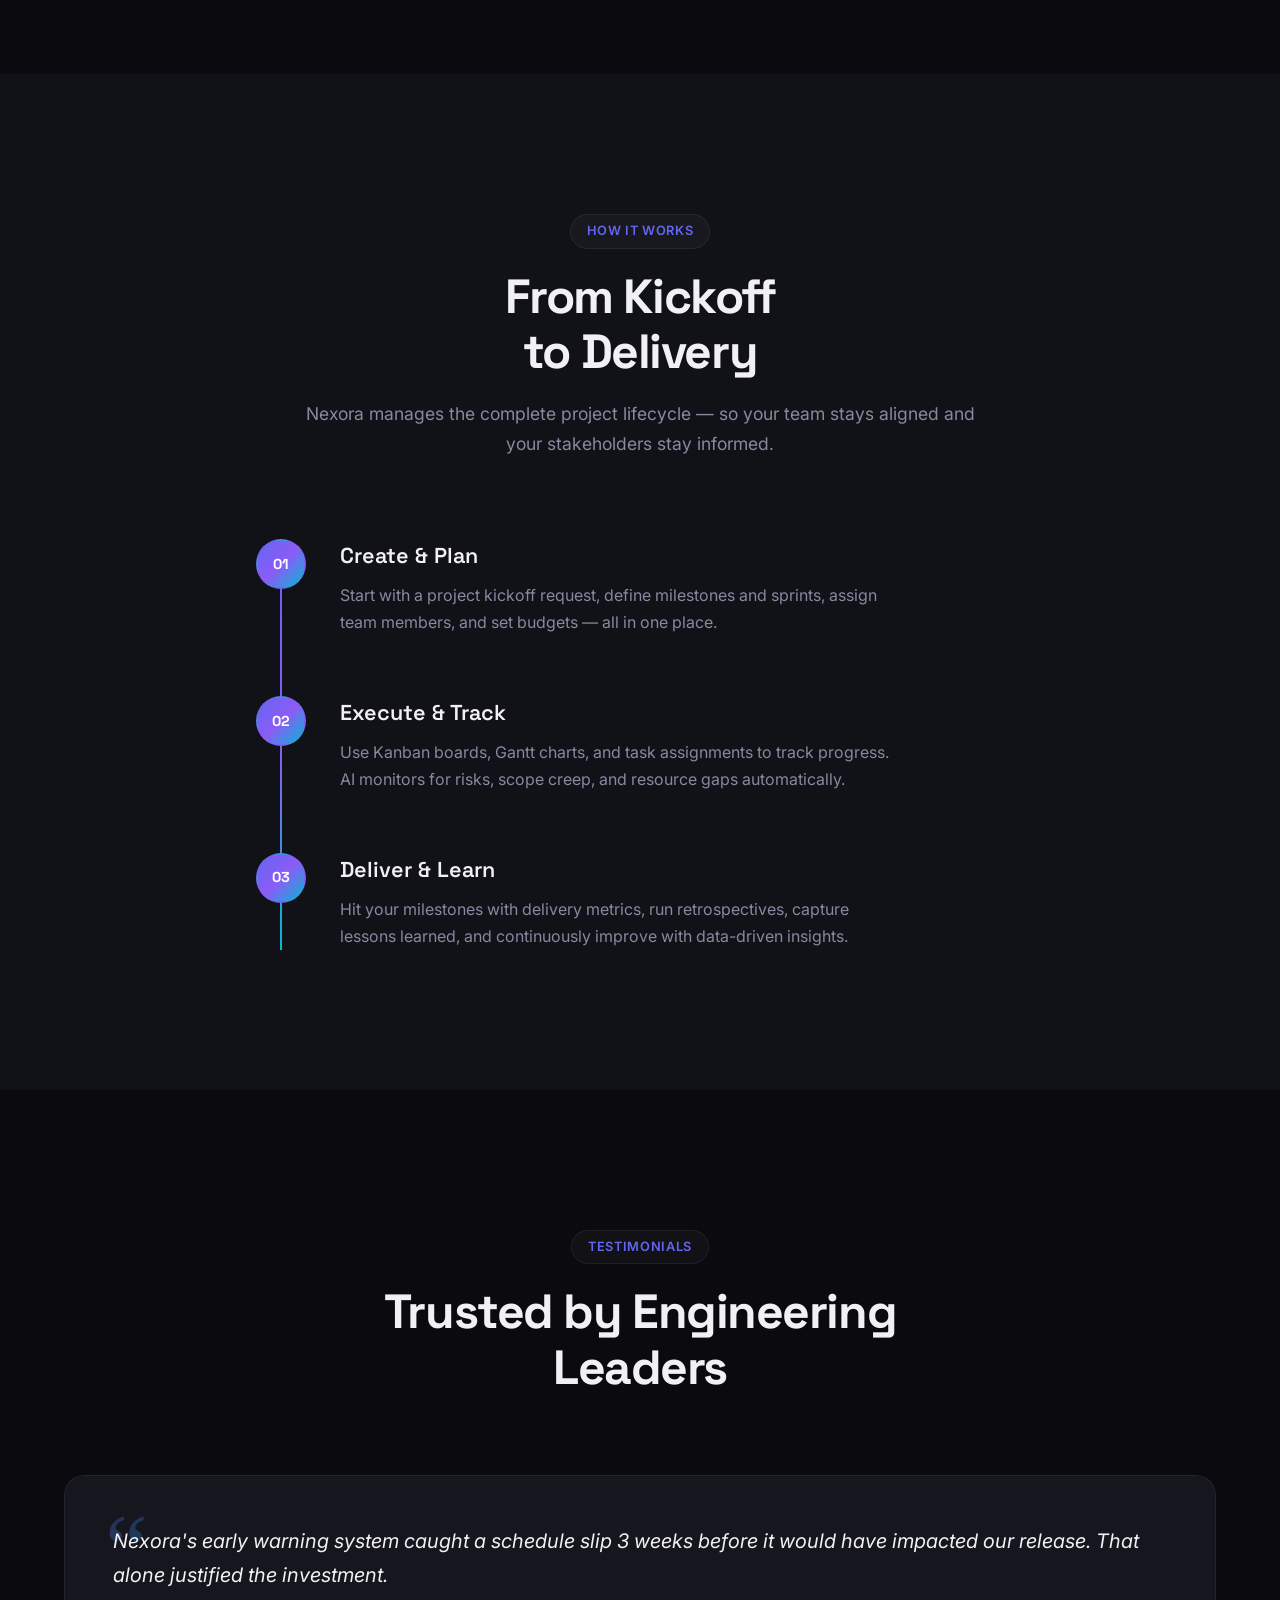
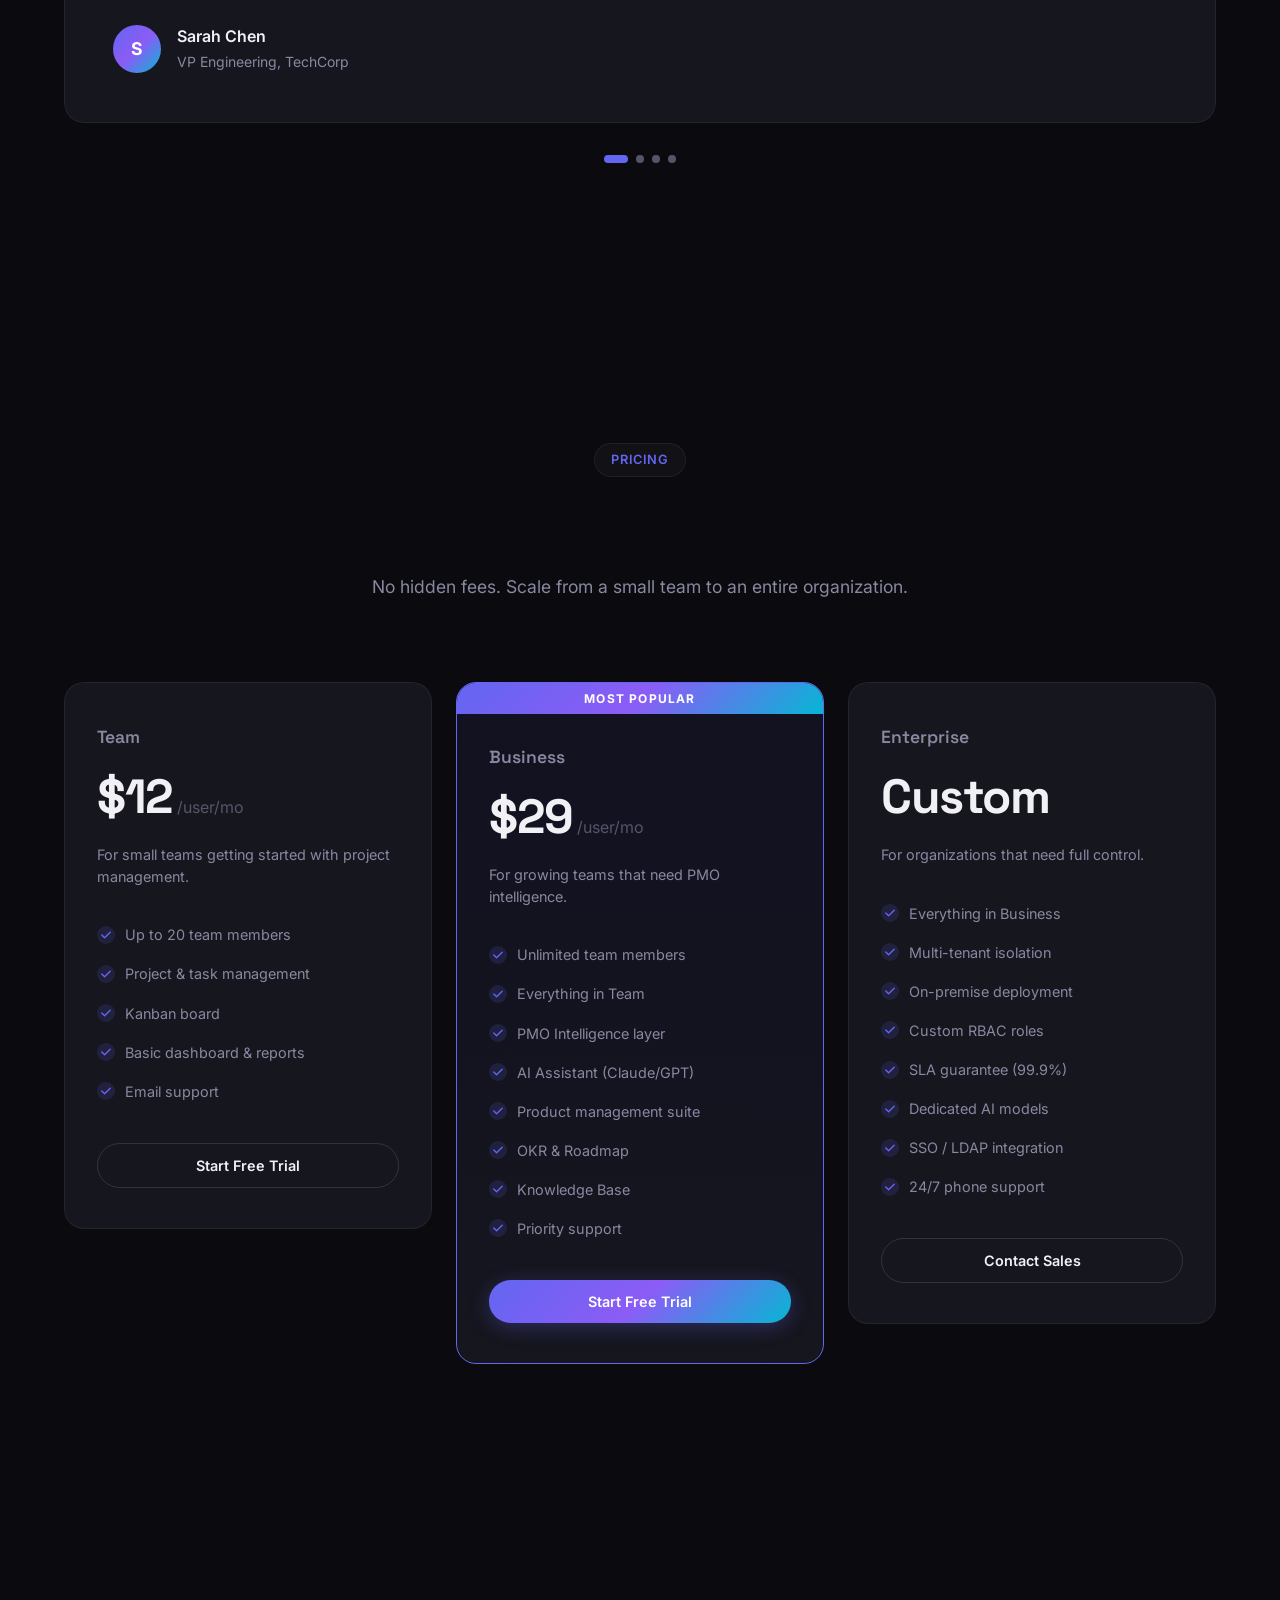
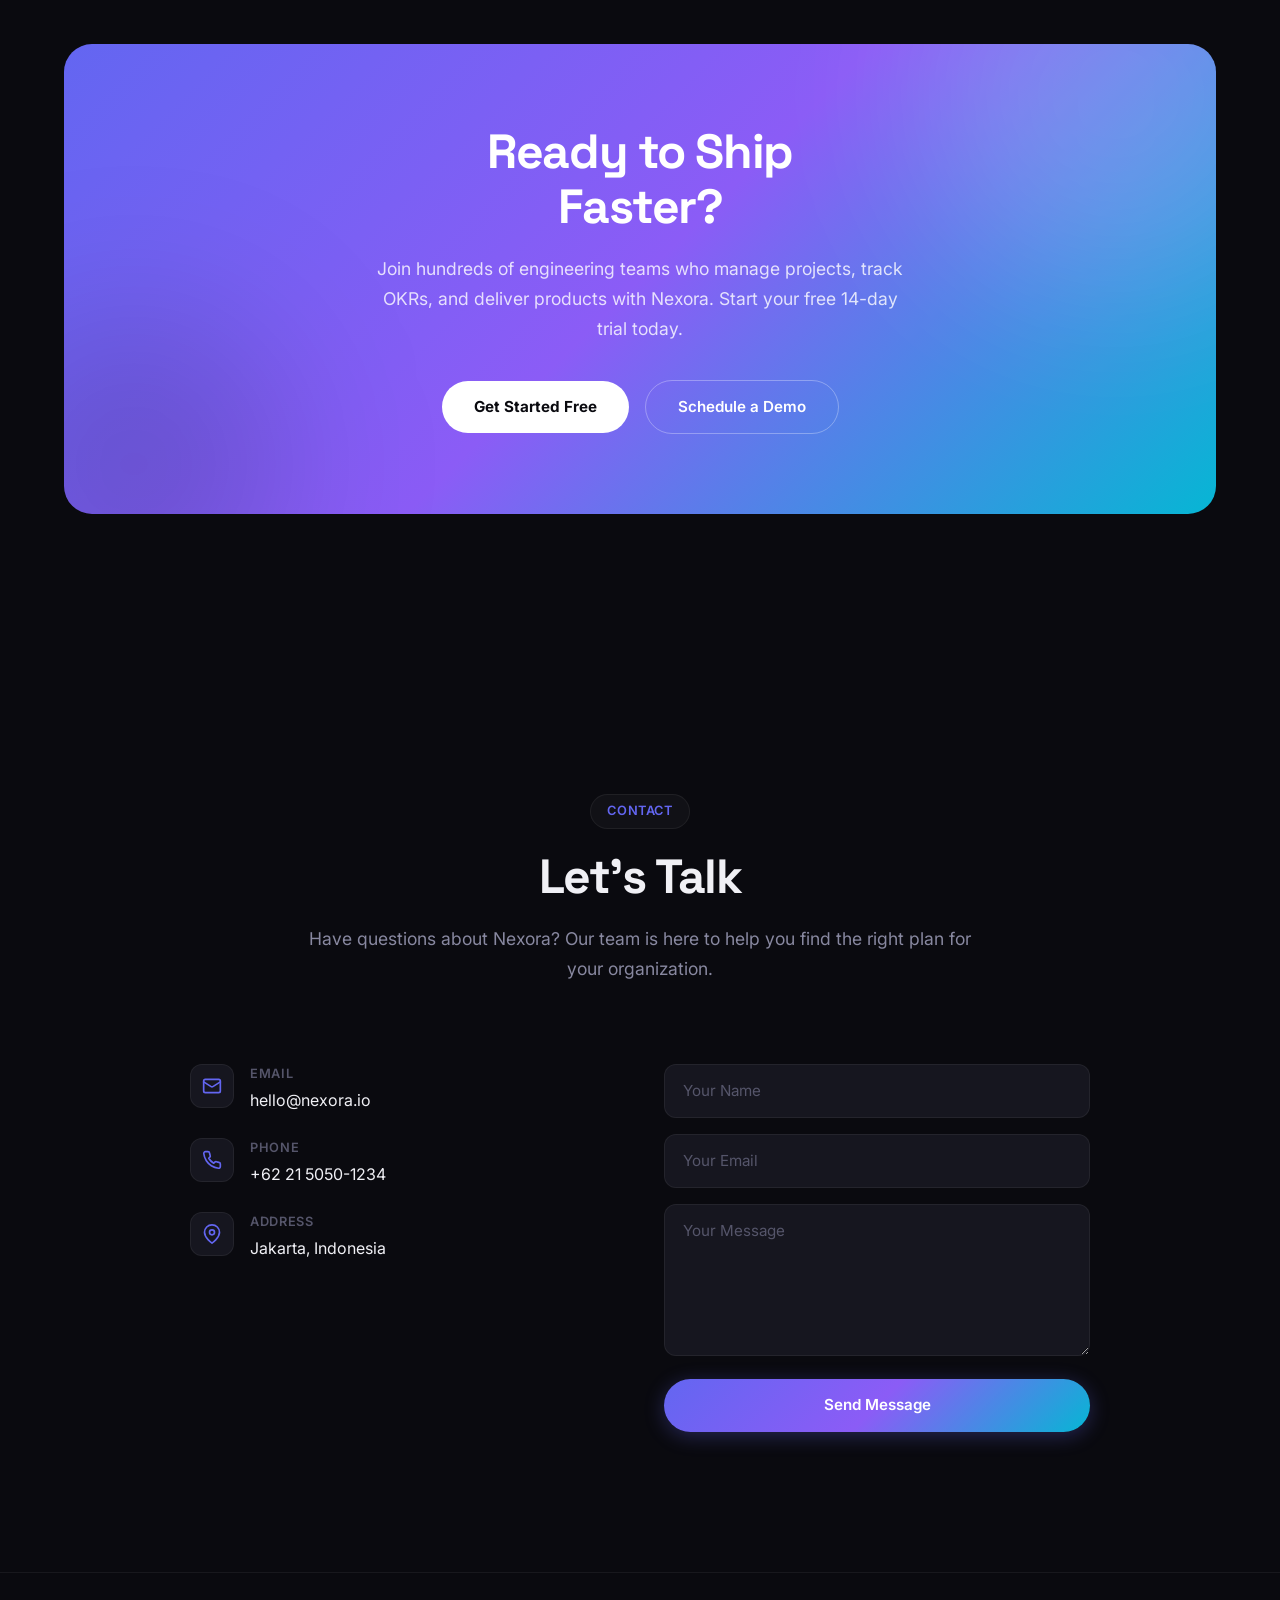
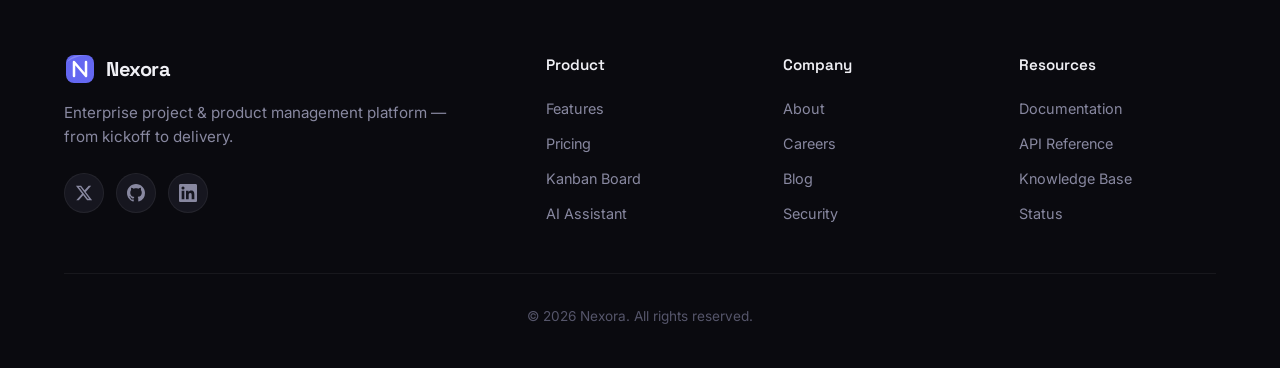
==== commit ca1e6b26: "refactor: clean URLs — remove .html extensions from all routes - Restructure cms.html → cms/index.ht" ====
--- a/index.html
+++ b/index.html
@@ -33,7 +33,7 @@
       </a>
       <div class="nav__links" id="navLinks"></div>
       <a href="http://localhost:8080" class="nav__link nav__login-link" target="_blank">Login</a>
-      <a href="app.html#login" class="nav__cta btn btn--sm" id="navCta">Get Started</a>
+      <a href="/app/#login" class="nav__cta btn btn--sm" id="navCta">Get Started</a>
       <button class="nav__burger" id="navBurger" aria-label="Menu">
         <span></span><span></span><span></span>
       </button>
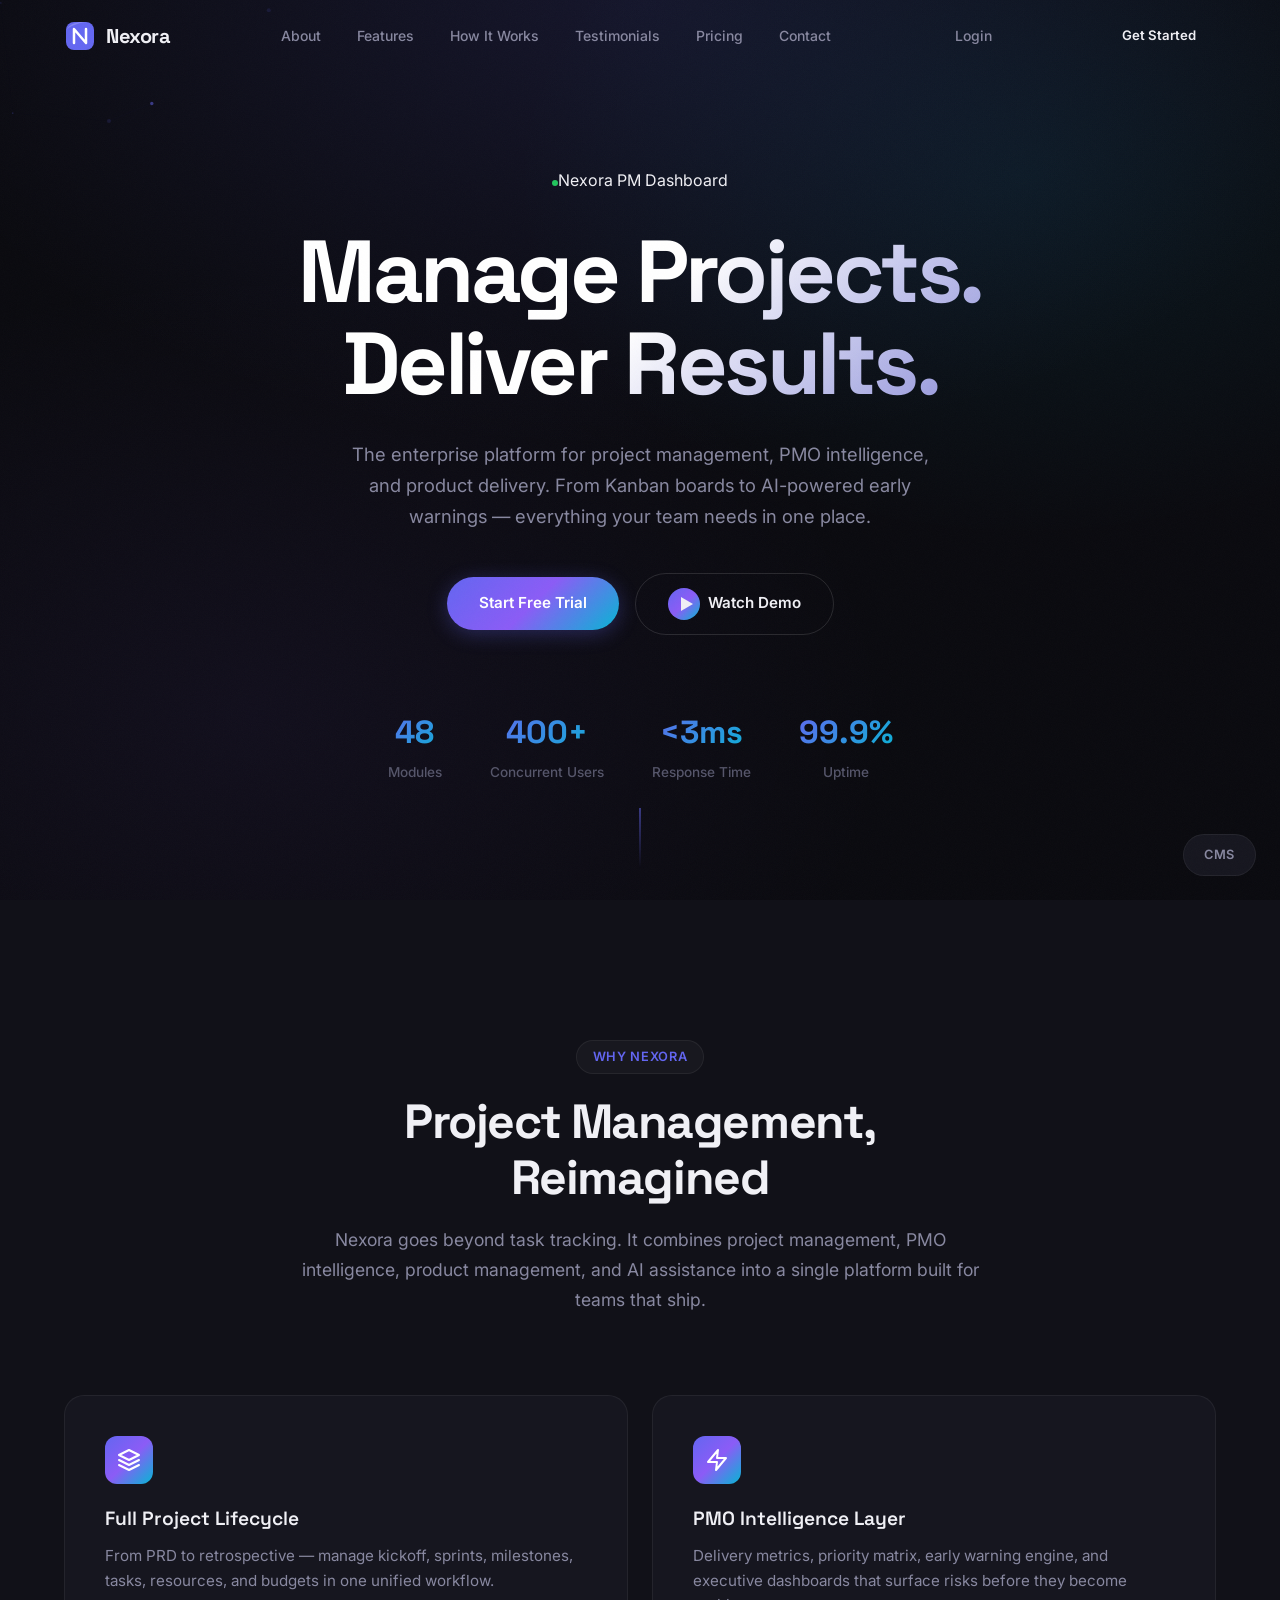
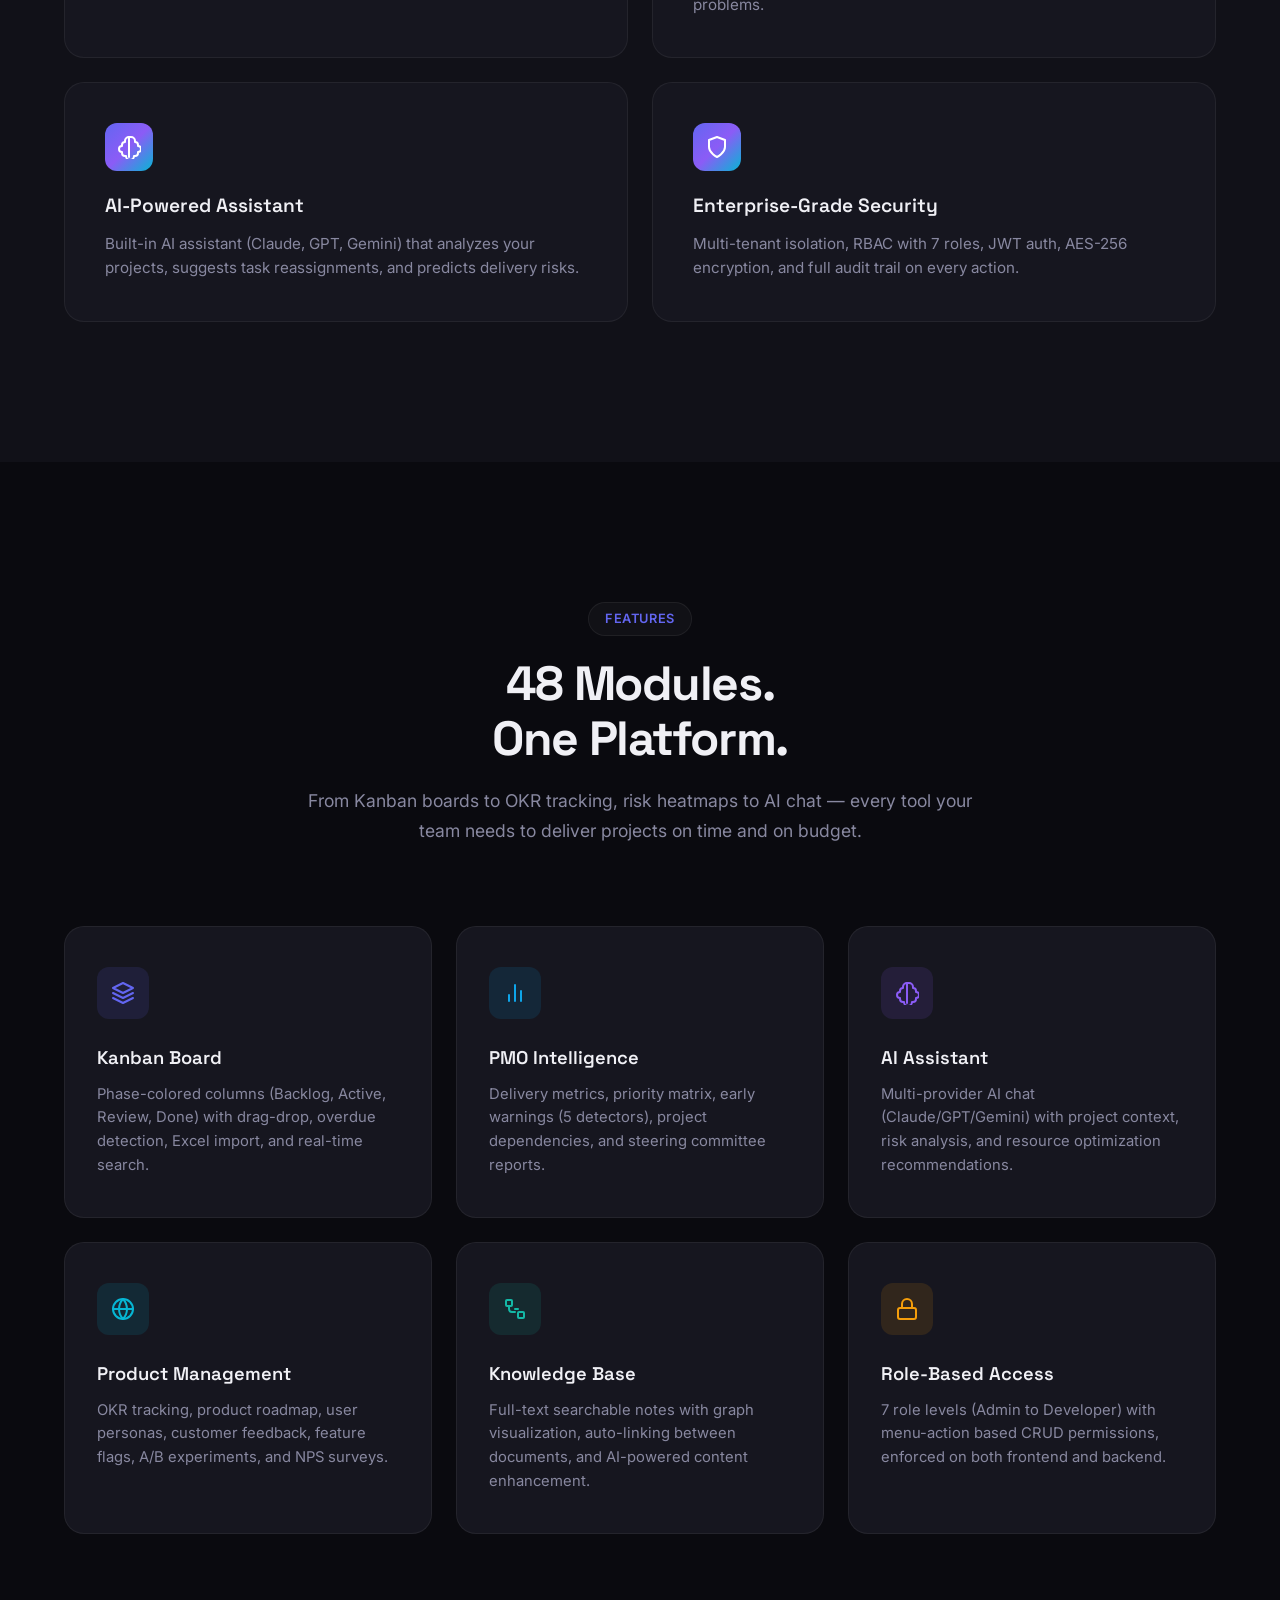
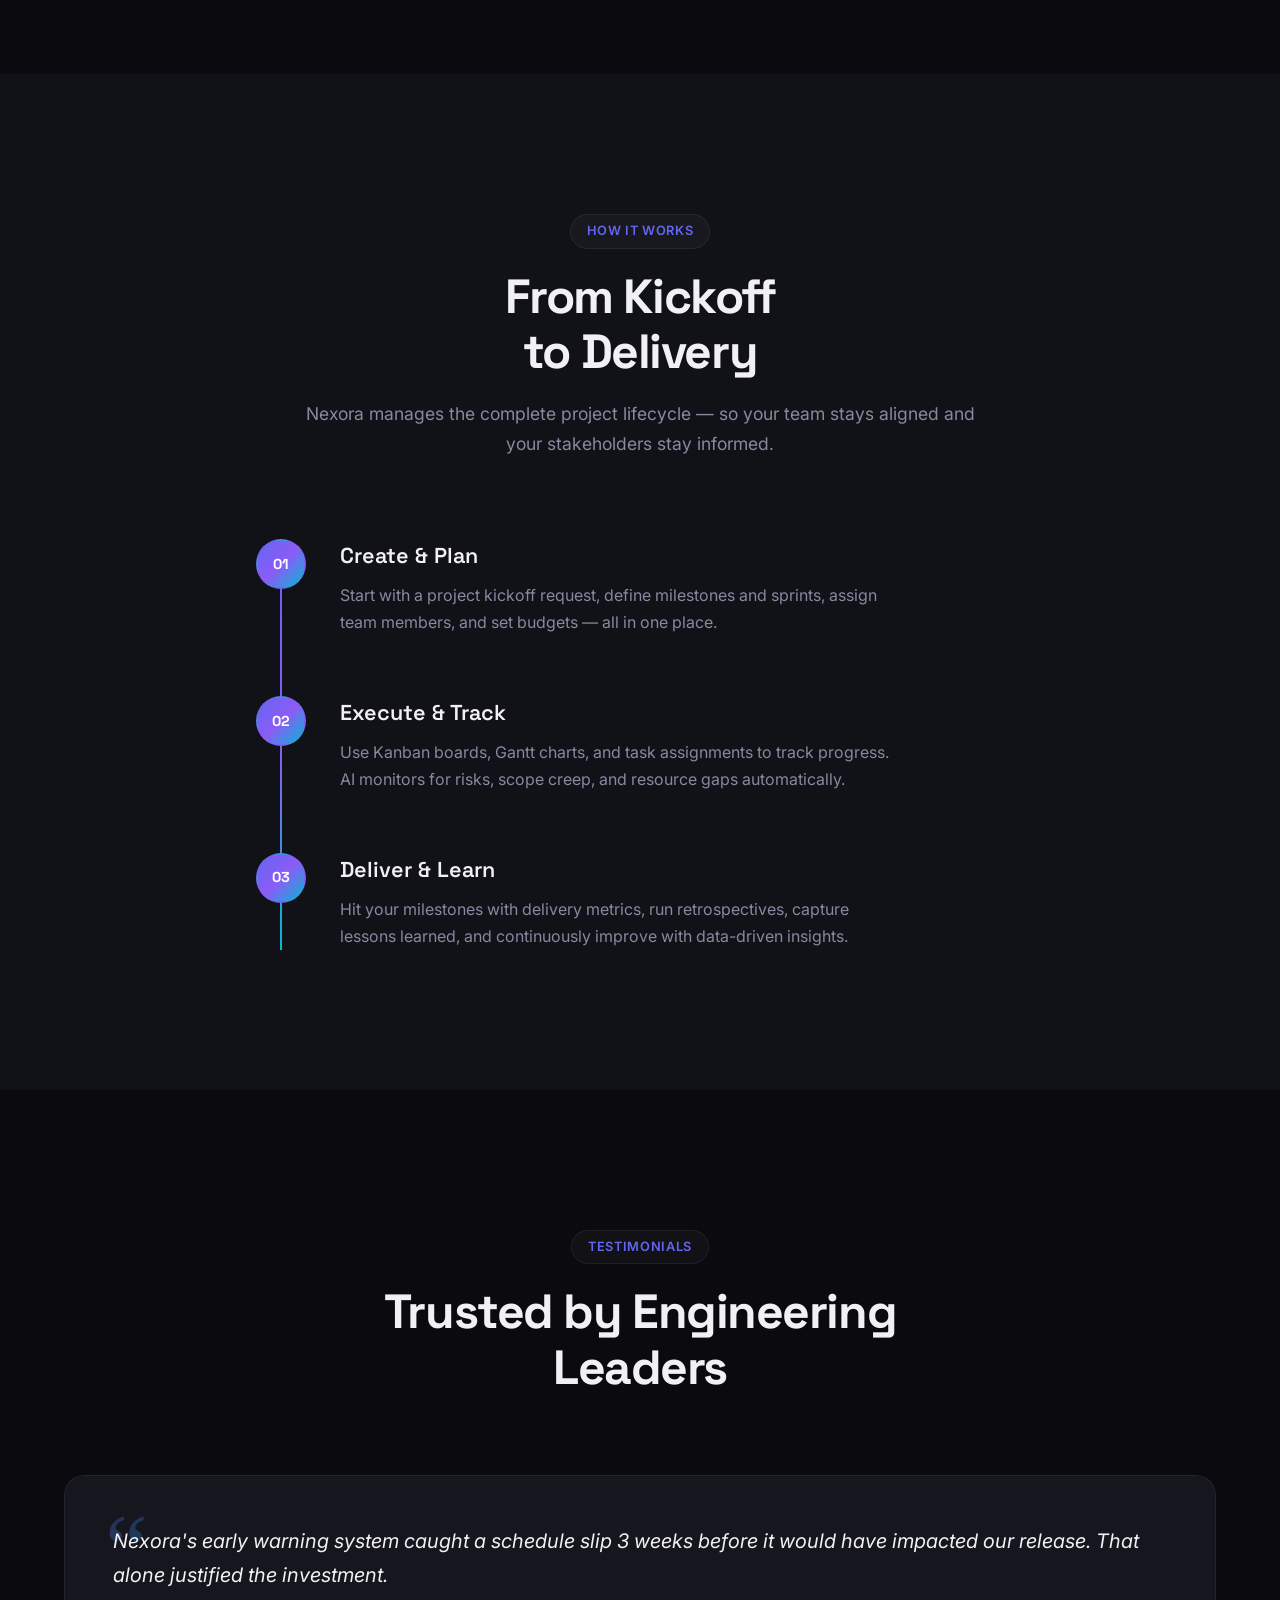
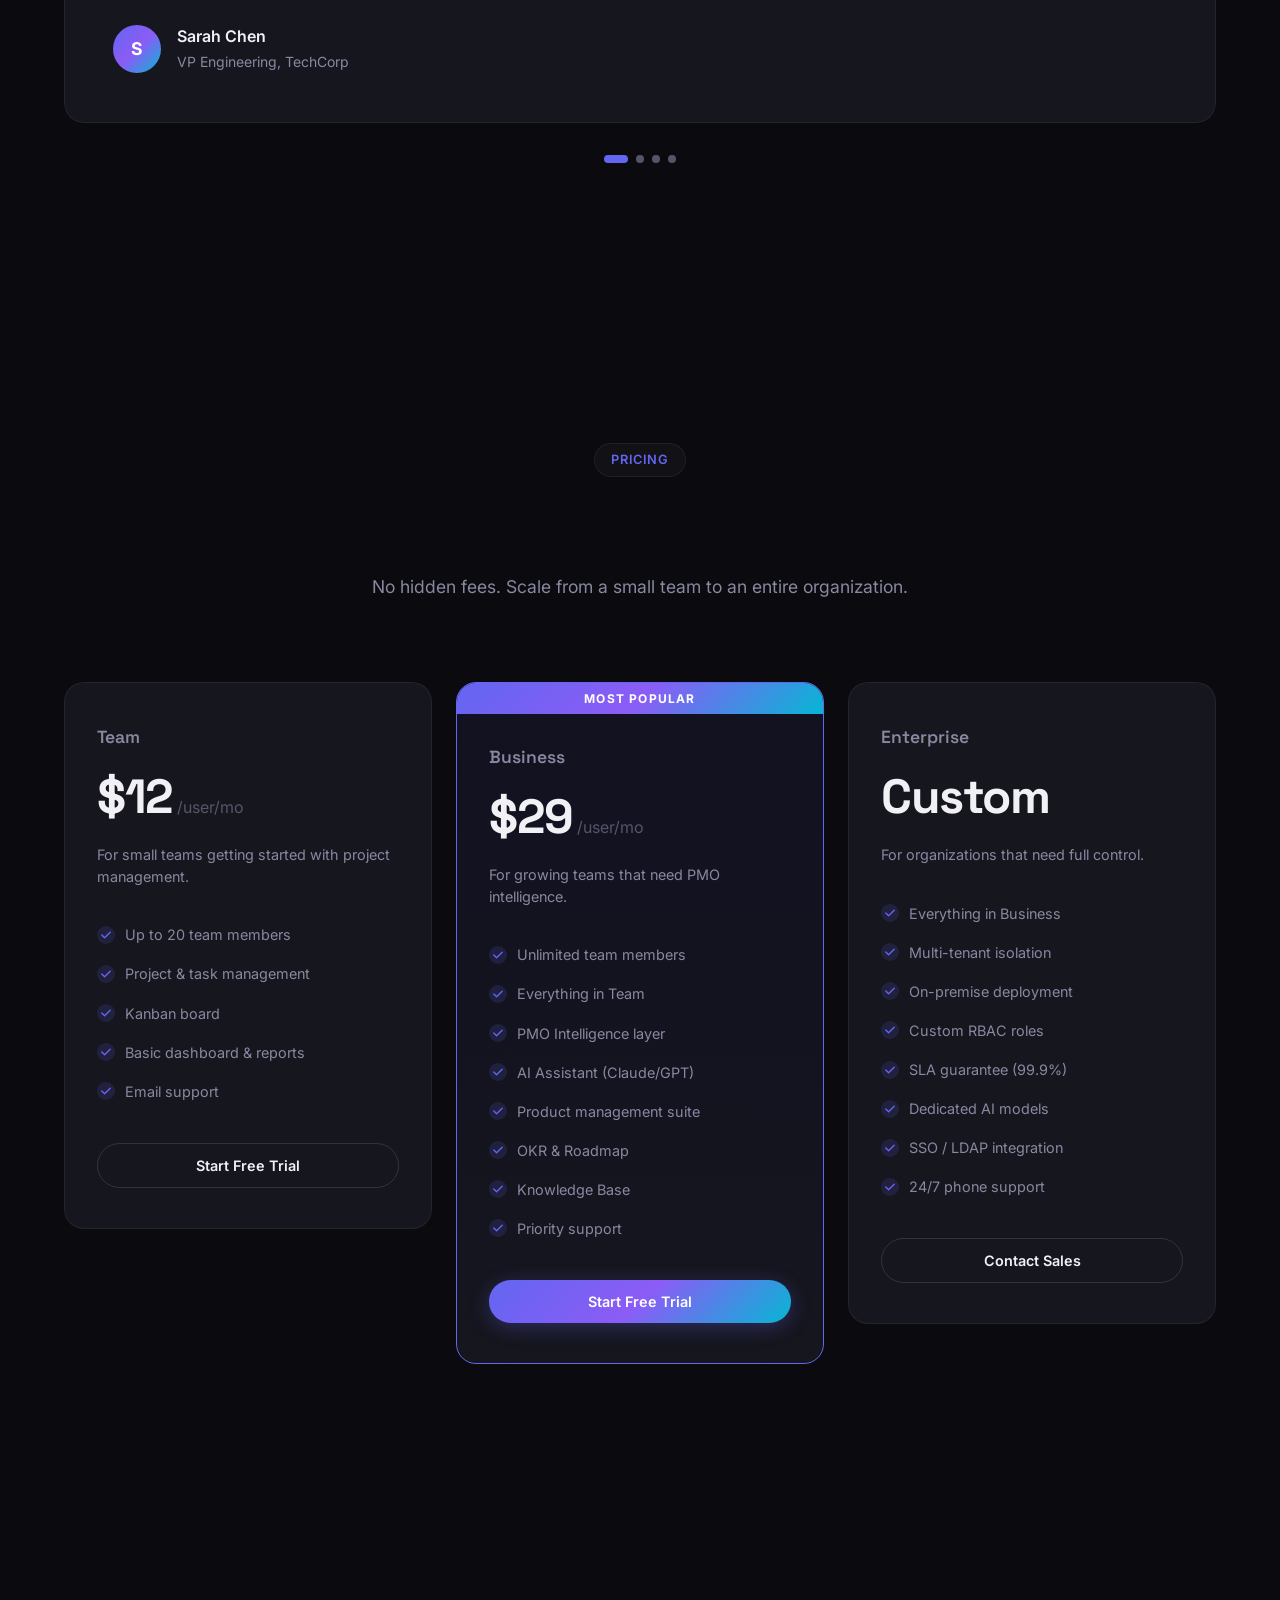
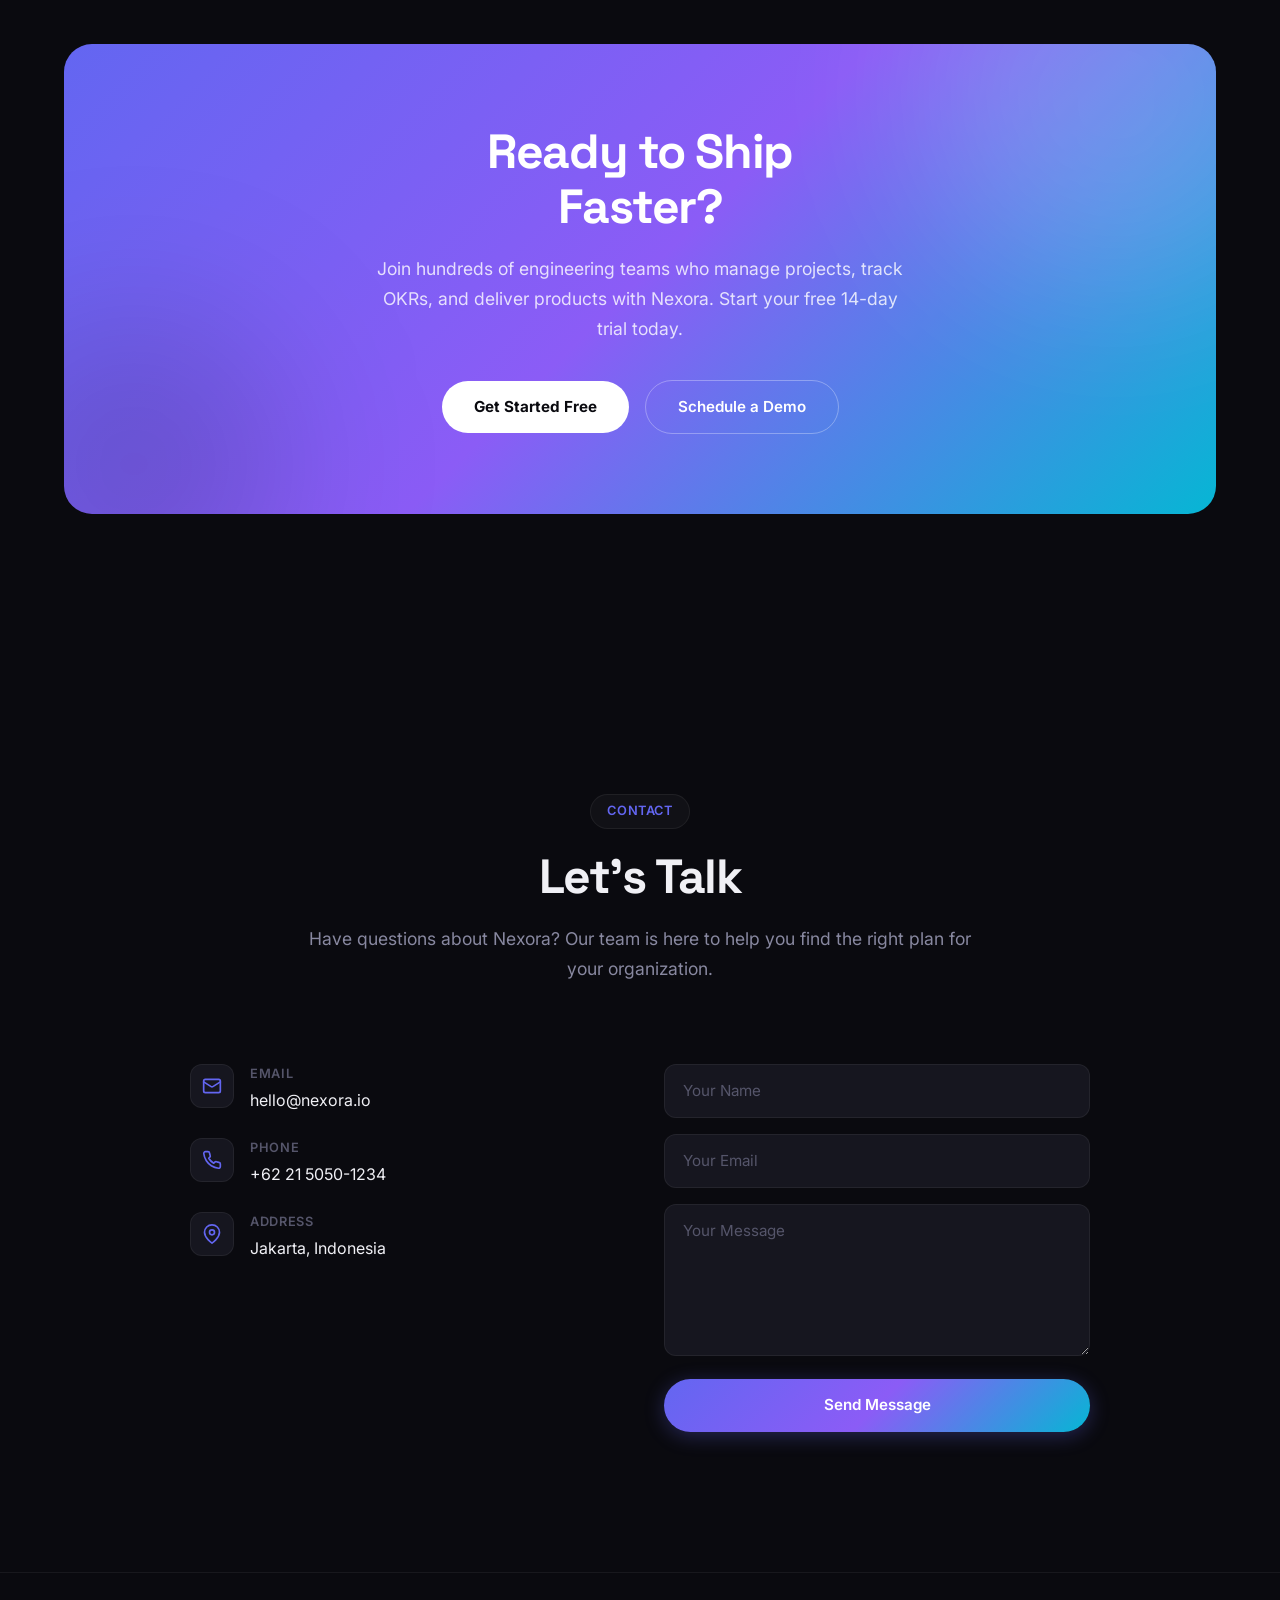
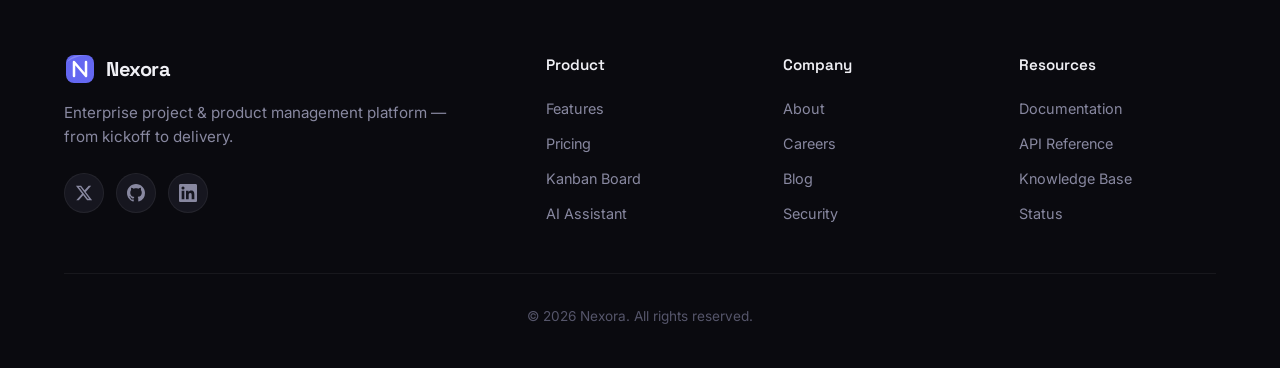
==== commit 0c57005e: "feat(cms): persist content via pm-dashboard API instead of localStorage The old CMS saved edits only" ====
--- a/index.html
+++ b/index.html
@@ -287,7 +287,7 @@
     </div>
   </div>
 
-  <script src="js/content.js"></script>
-  <script src="js/main.js"></script>
+  <script src="js/content.js?v=2"></script>
+  <script src="js/main.js?v=2"></script>
 </body>
 </html>
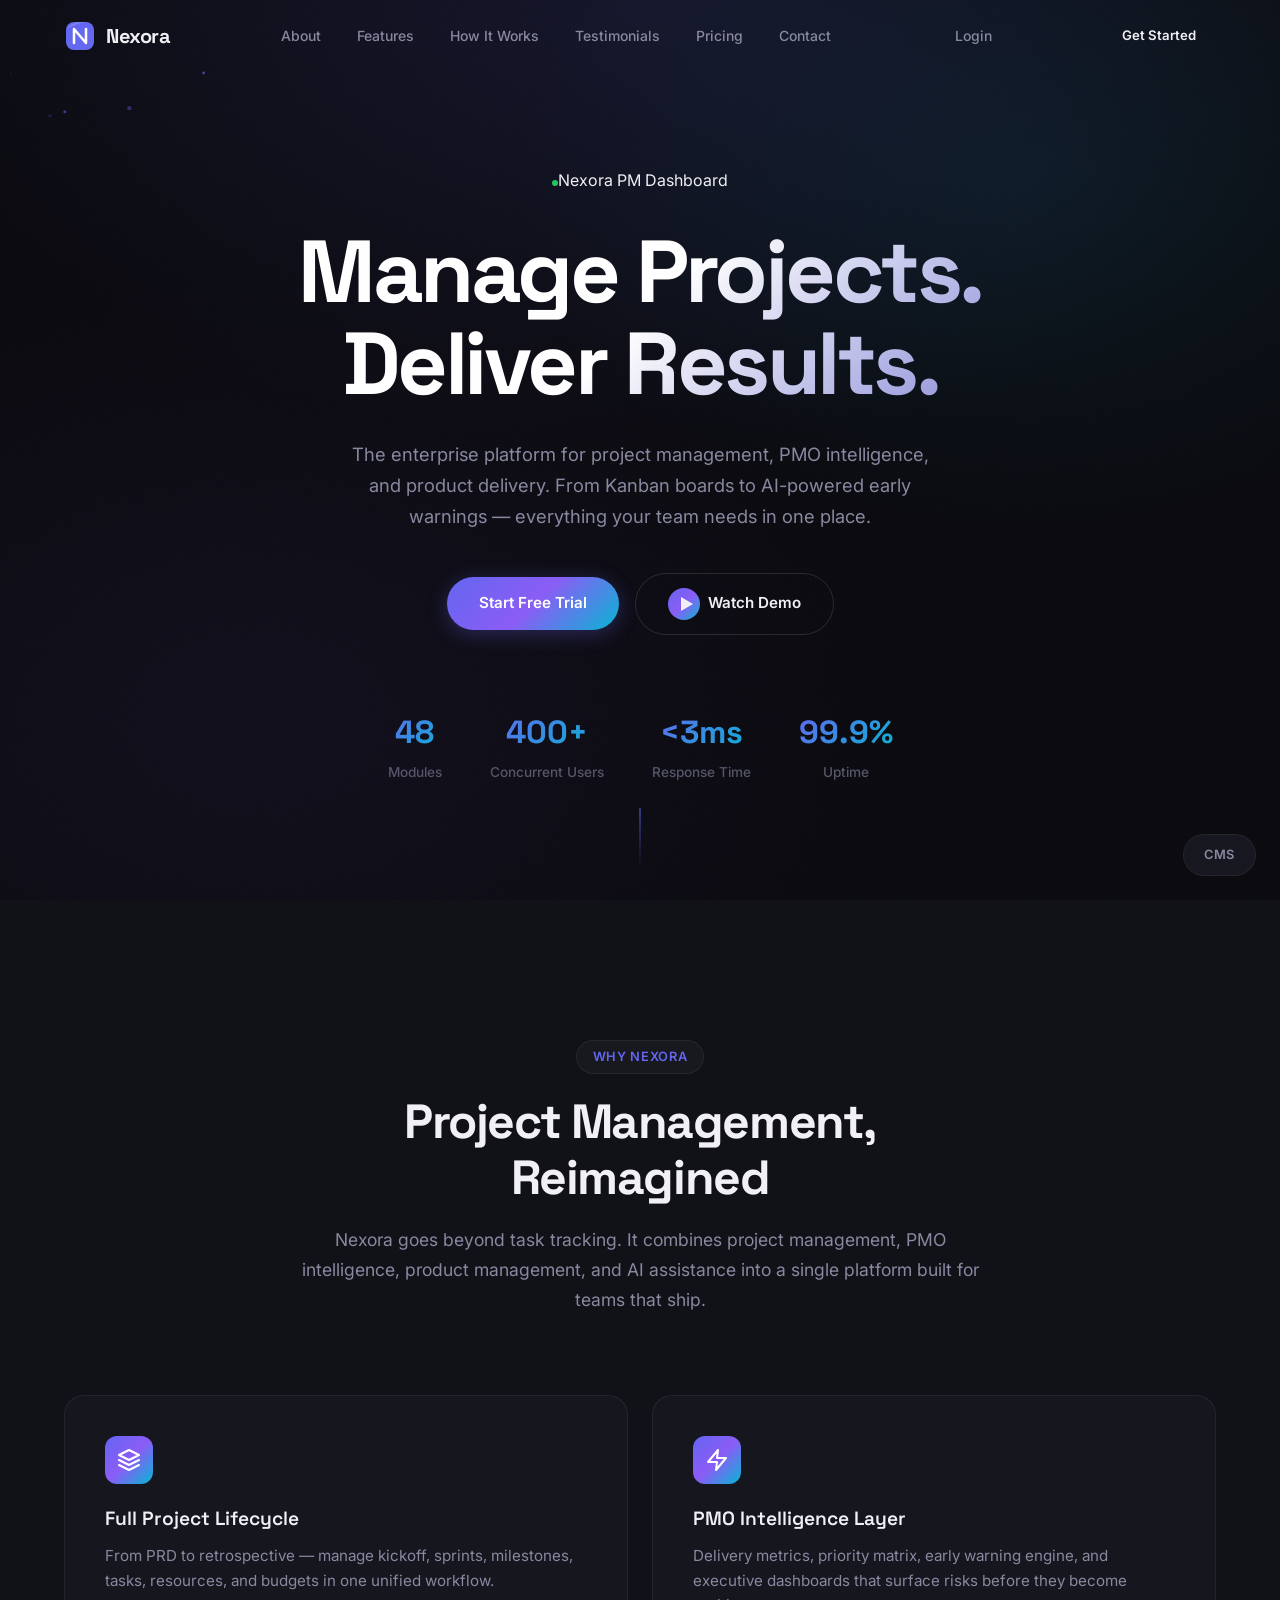
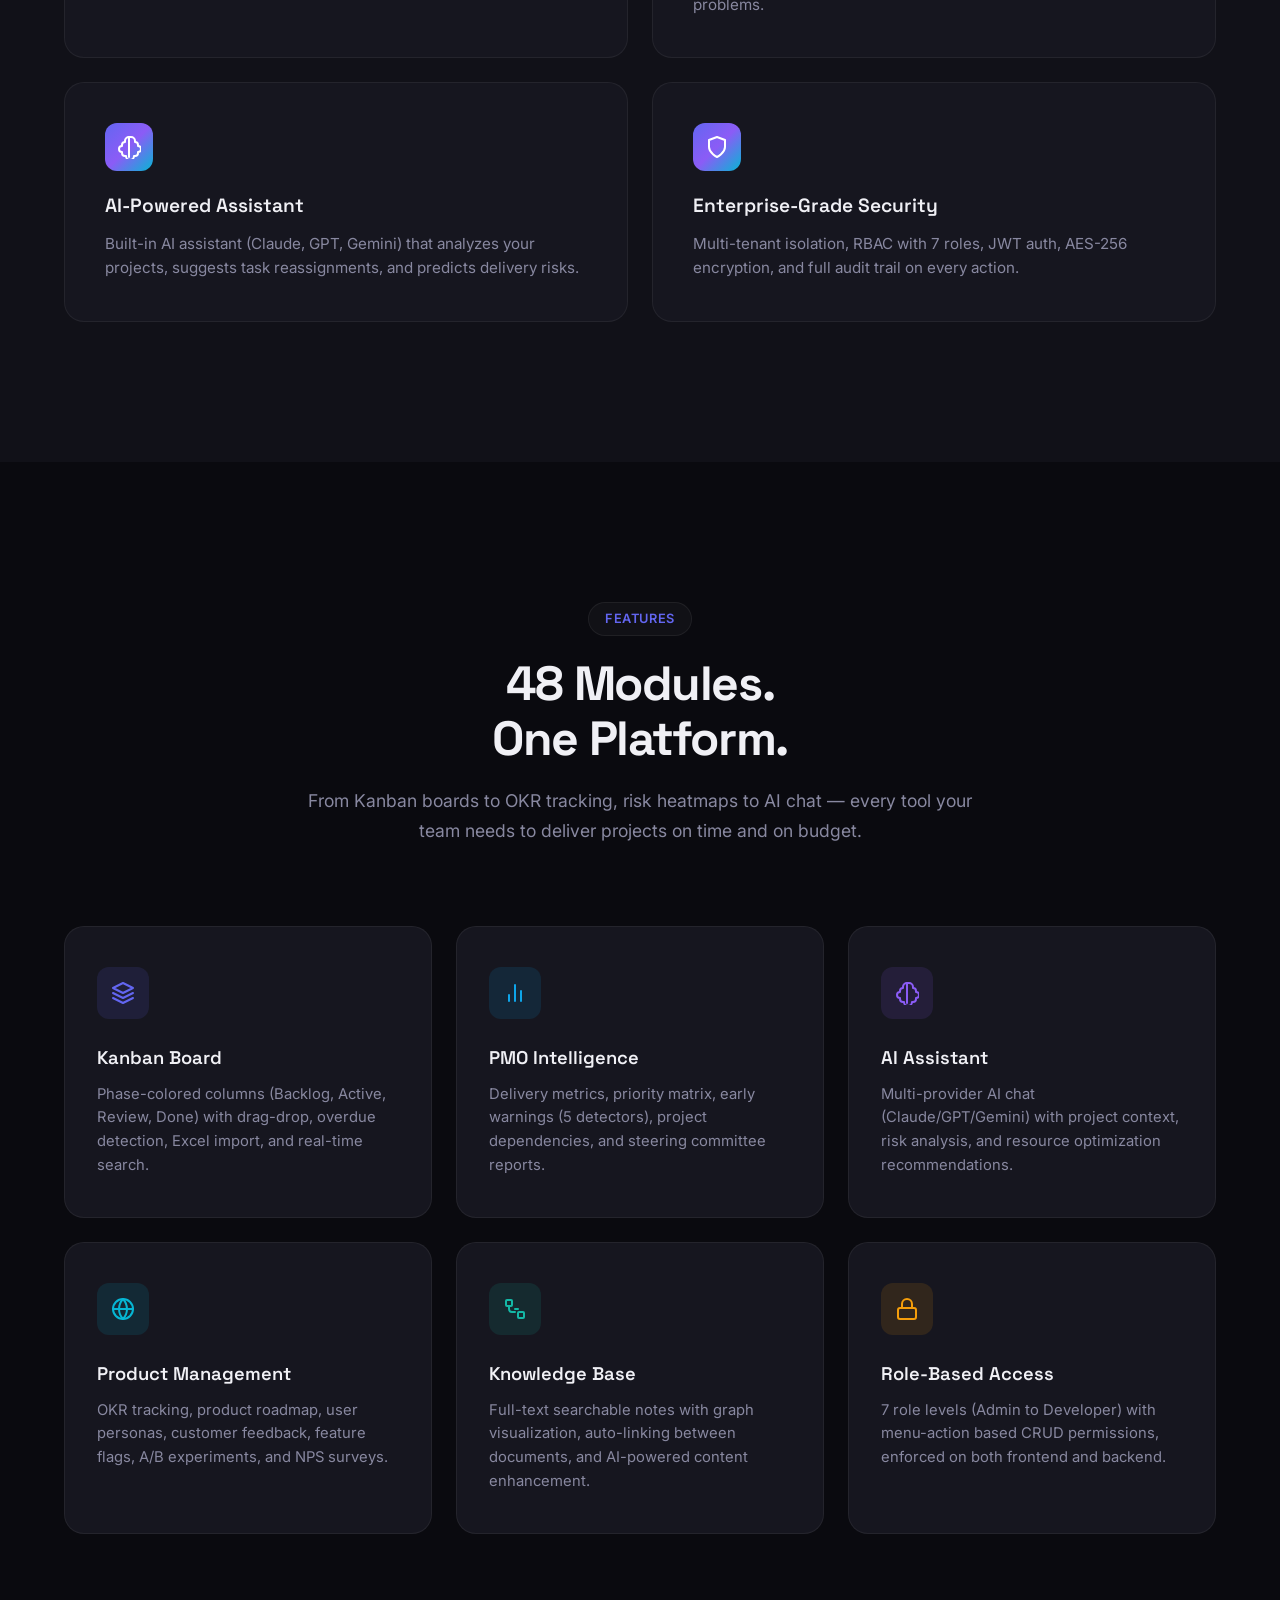
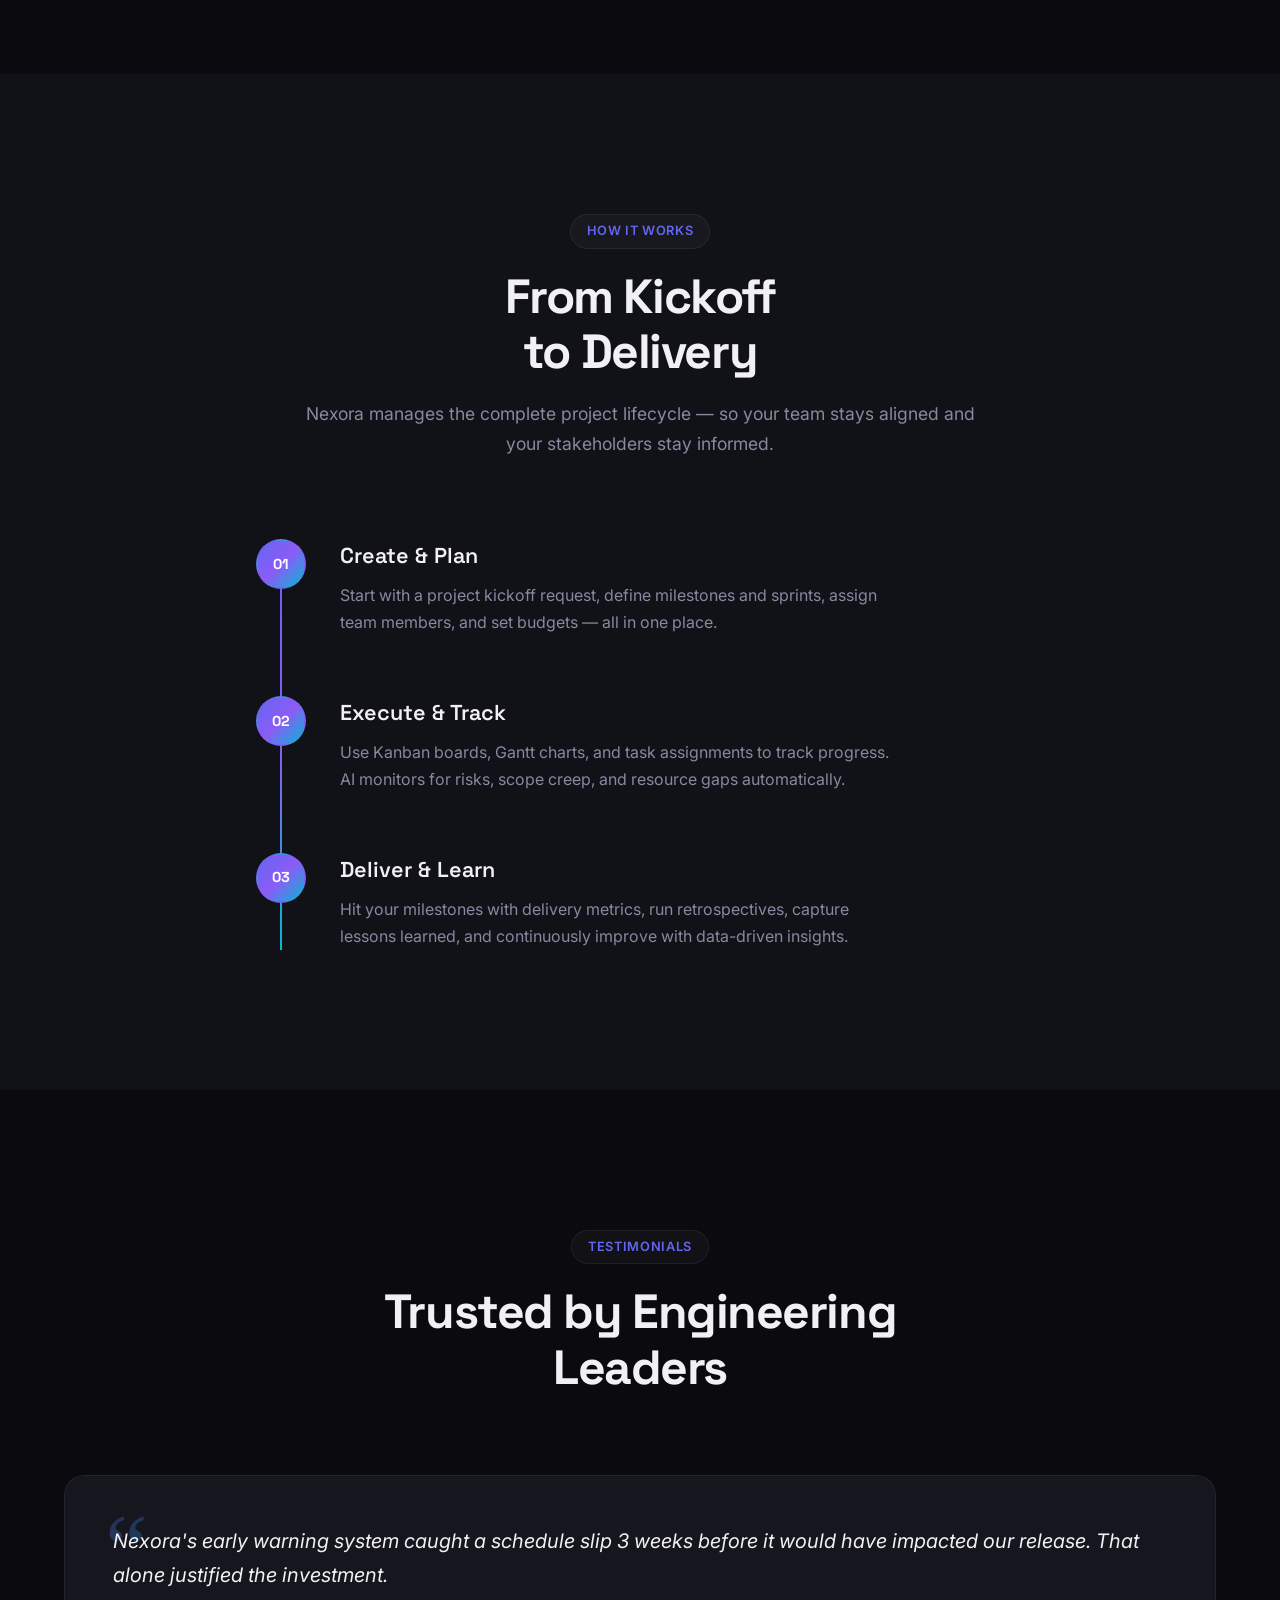
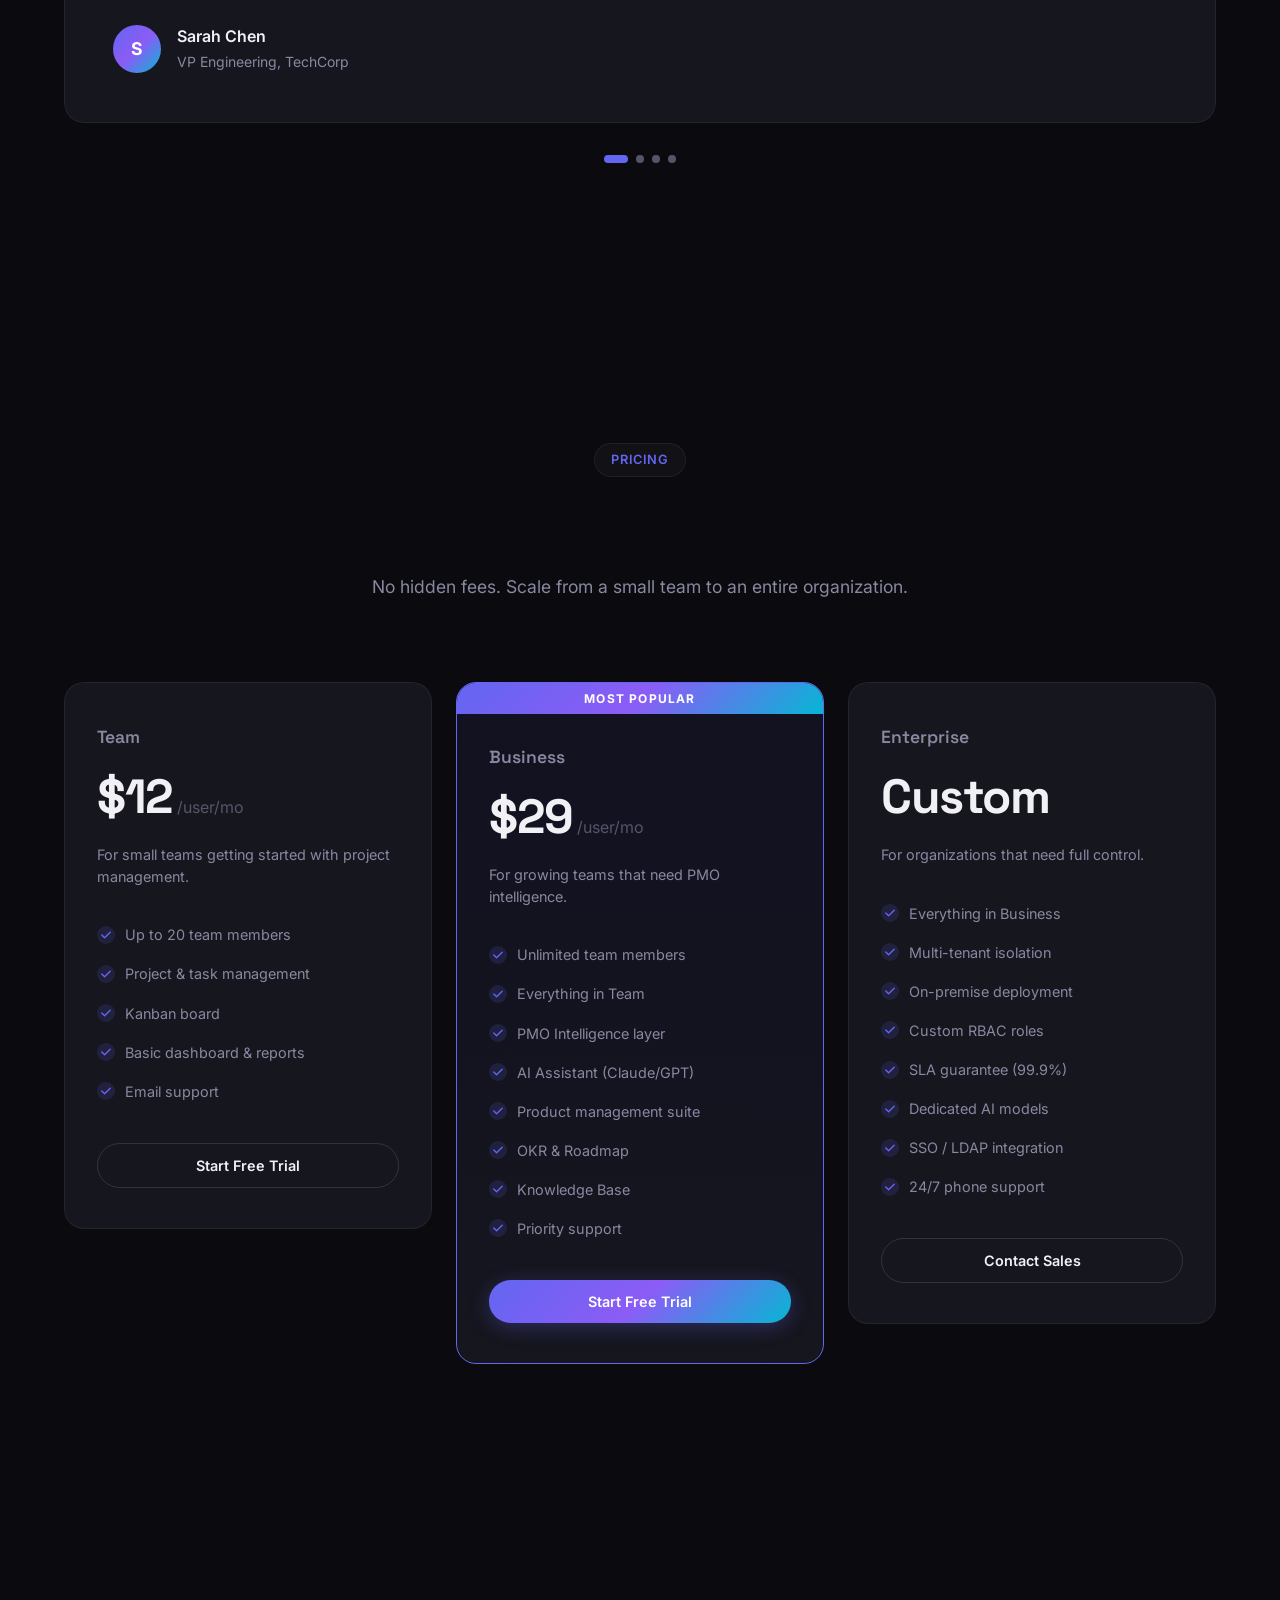
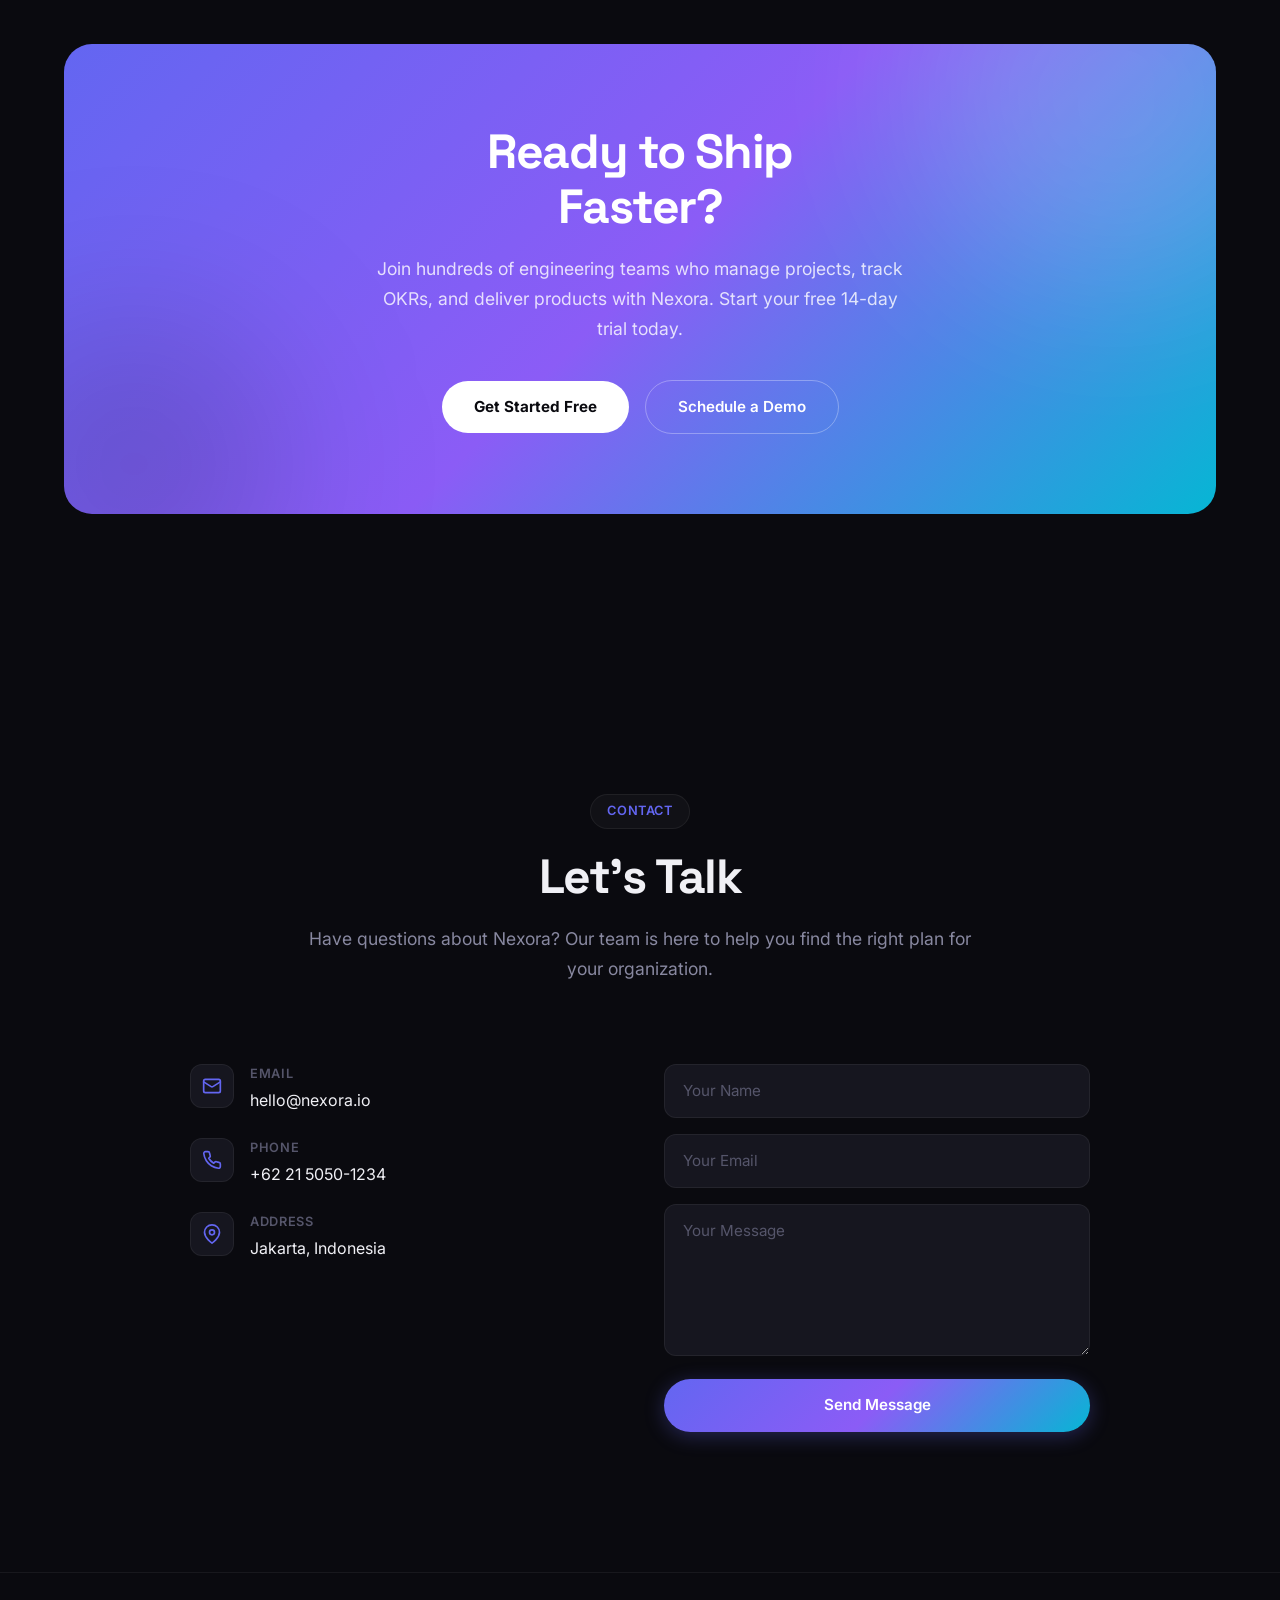
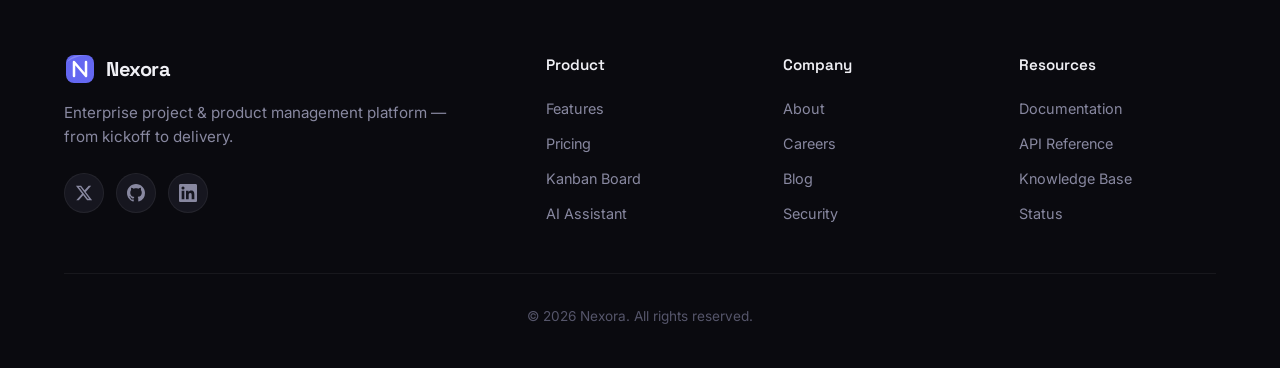
==== commit 15761885: "fix(nav): point Login button to /app/ instead of localhost:8080 Three places hardcoded http://localh" ====
--- a/index.html
+++ b/index.html
@@ -32,7 +32,7 @@
         <span class="nav__logo-text">Nexora</span>
       </a>
       <div class="nav__links" id="navLinks"></div>
-      <a href="http://localhost:8080" class="nav__link nav__login-link" target="_blank">Login</a>
+      <a href="/app/#login" class="nav__link nav__login-link">Login</a>
       <a href="/app/#login" class="nav__cta btn btn--sm" id="navCta">Get Started</a>
       <button class="nav__burger" id="navBurger" aria-label="Menu">
         <span></span><span></span><span></span>
@@ -287,7 +287,7 @@
     </div>
   </div>
 
-  <script src="js/content.js?v=2"></script>
-  <script src="js/main.js?v=2"></script>
+  <script src="js/content.js?v=3"></script>
+  <script src="js/main.js?v=3"></script>
 </body>
 </html>
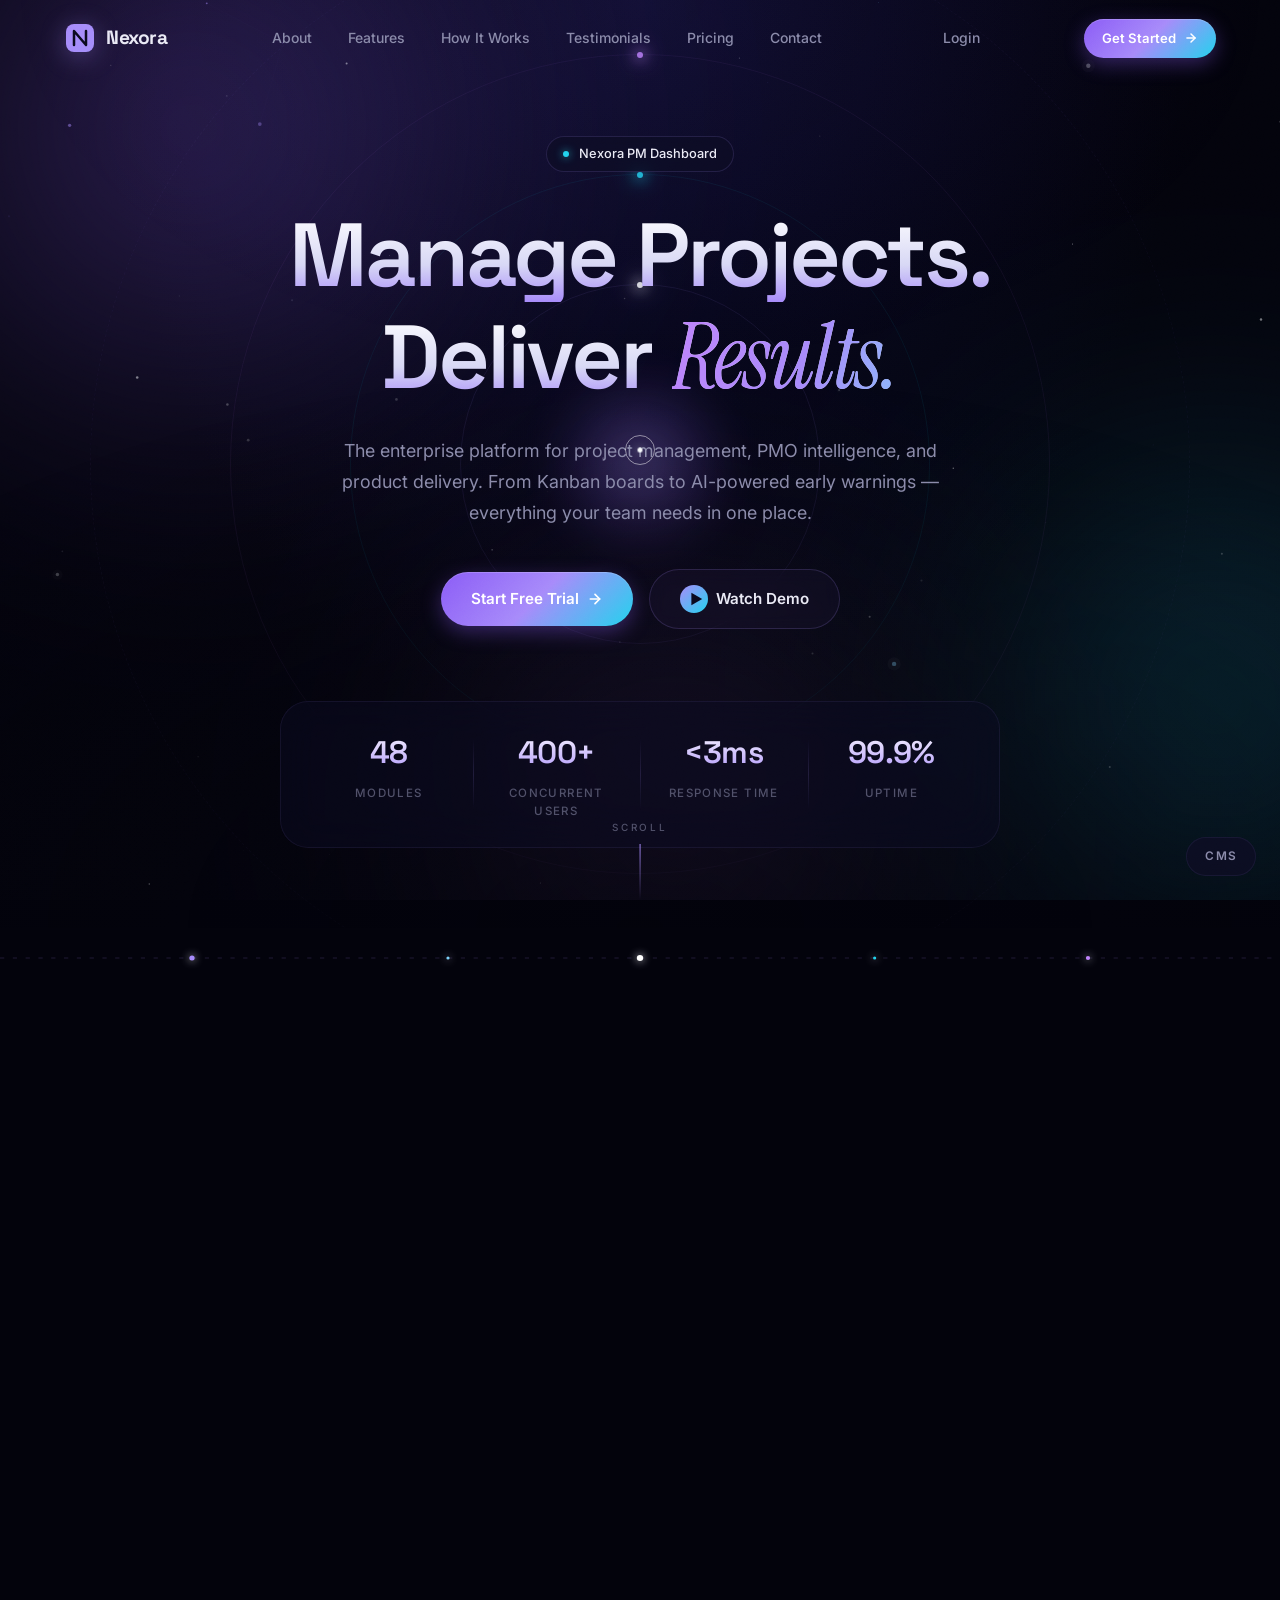
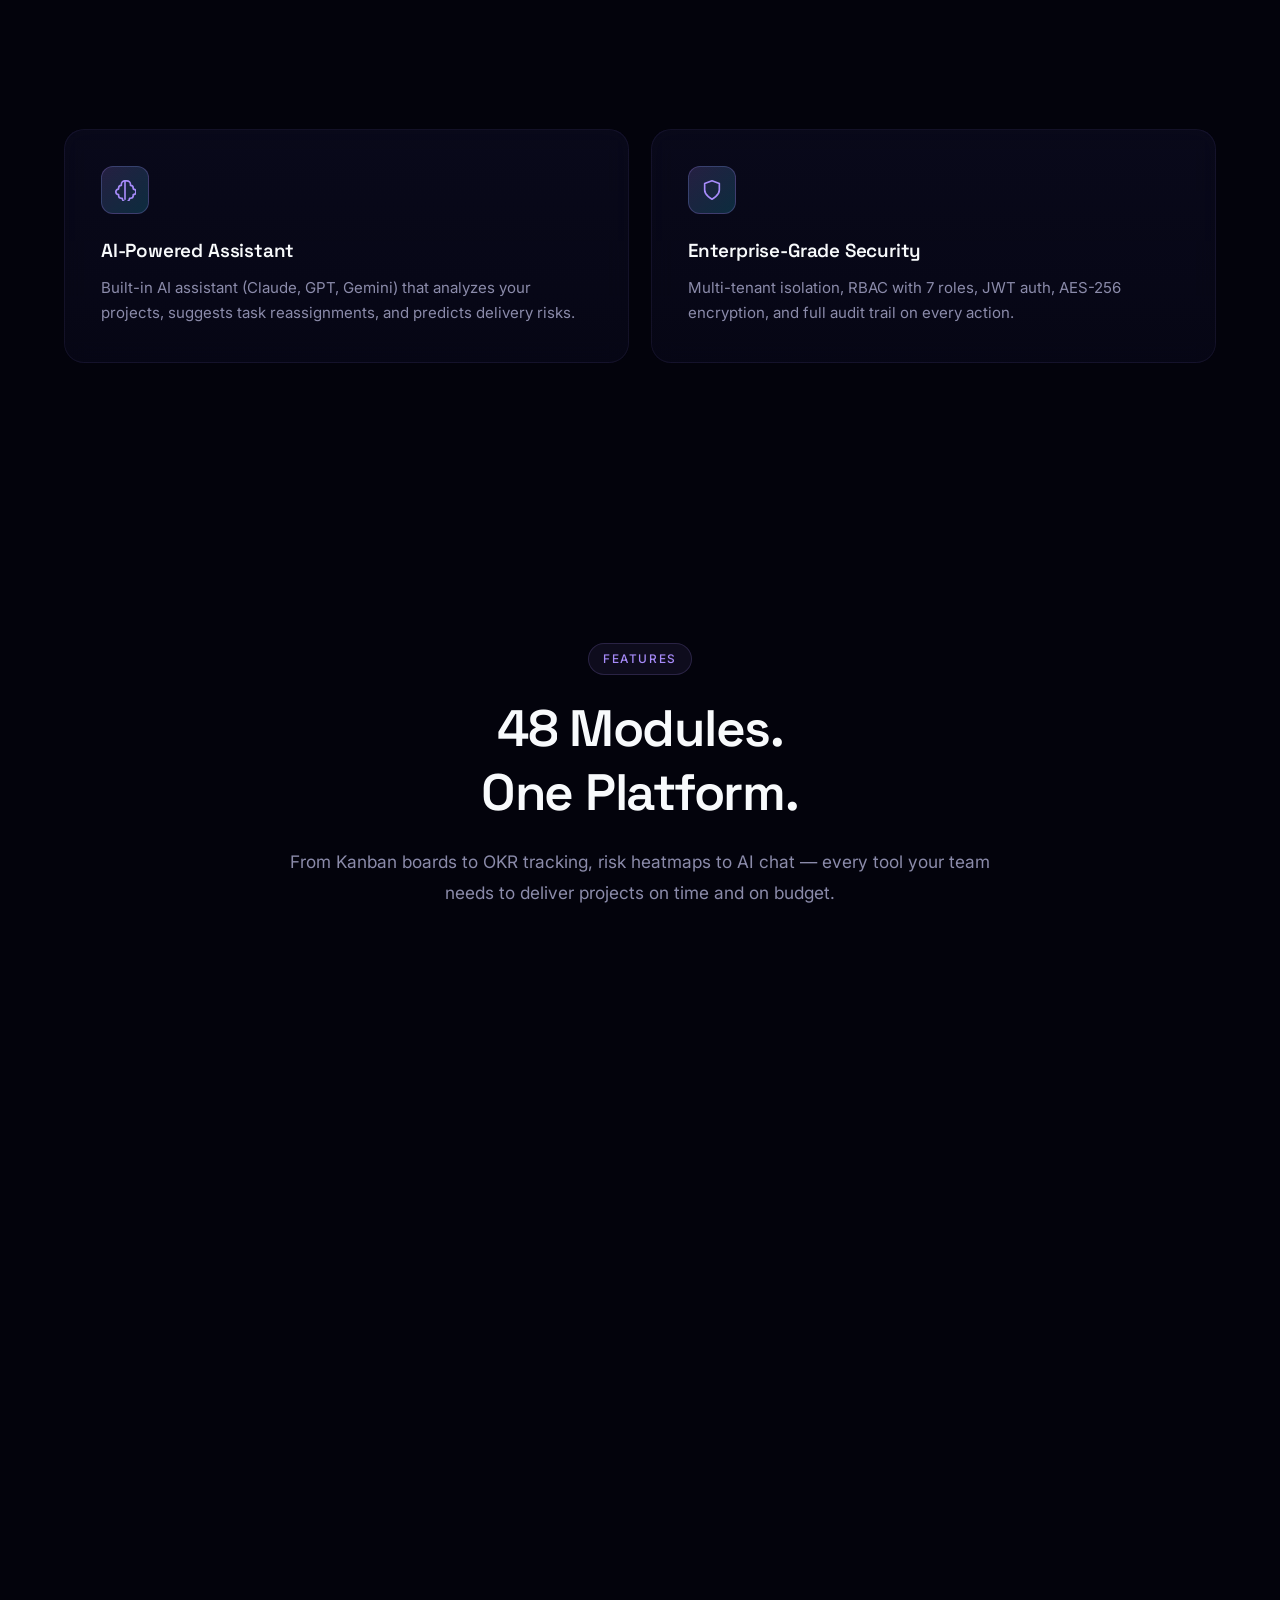
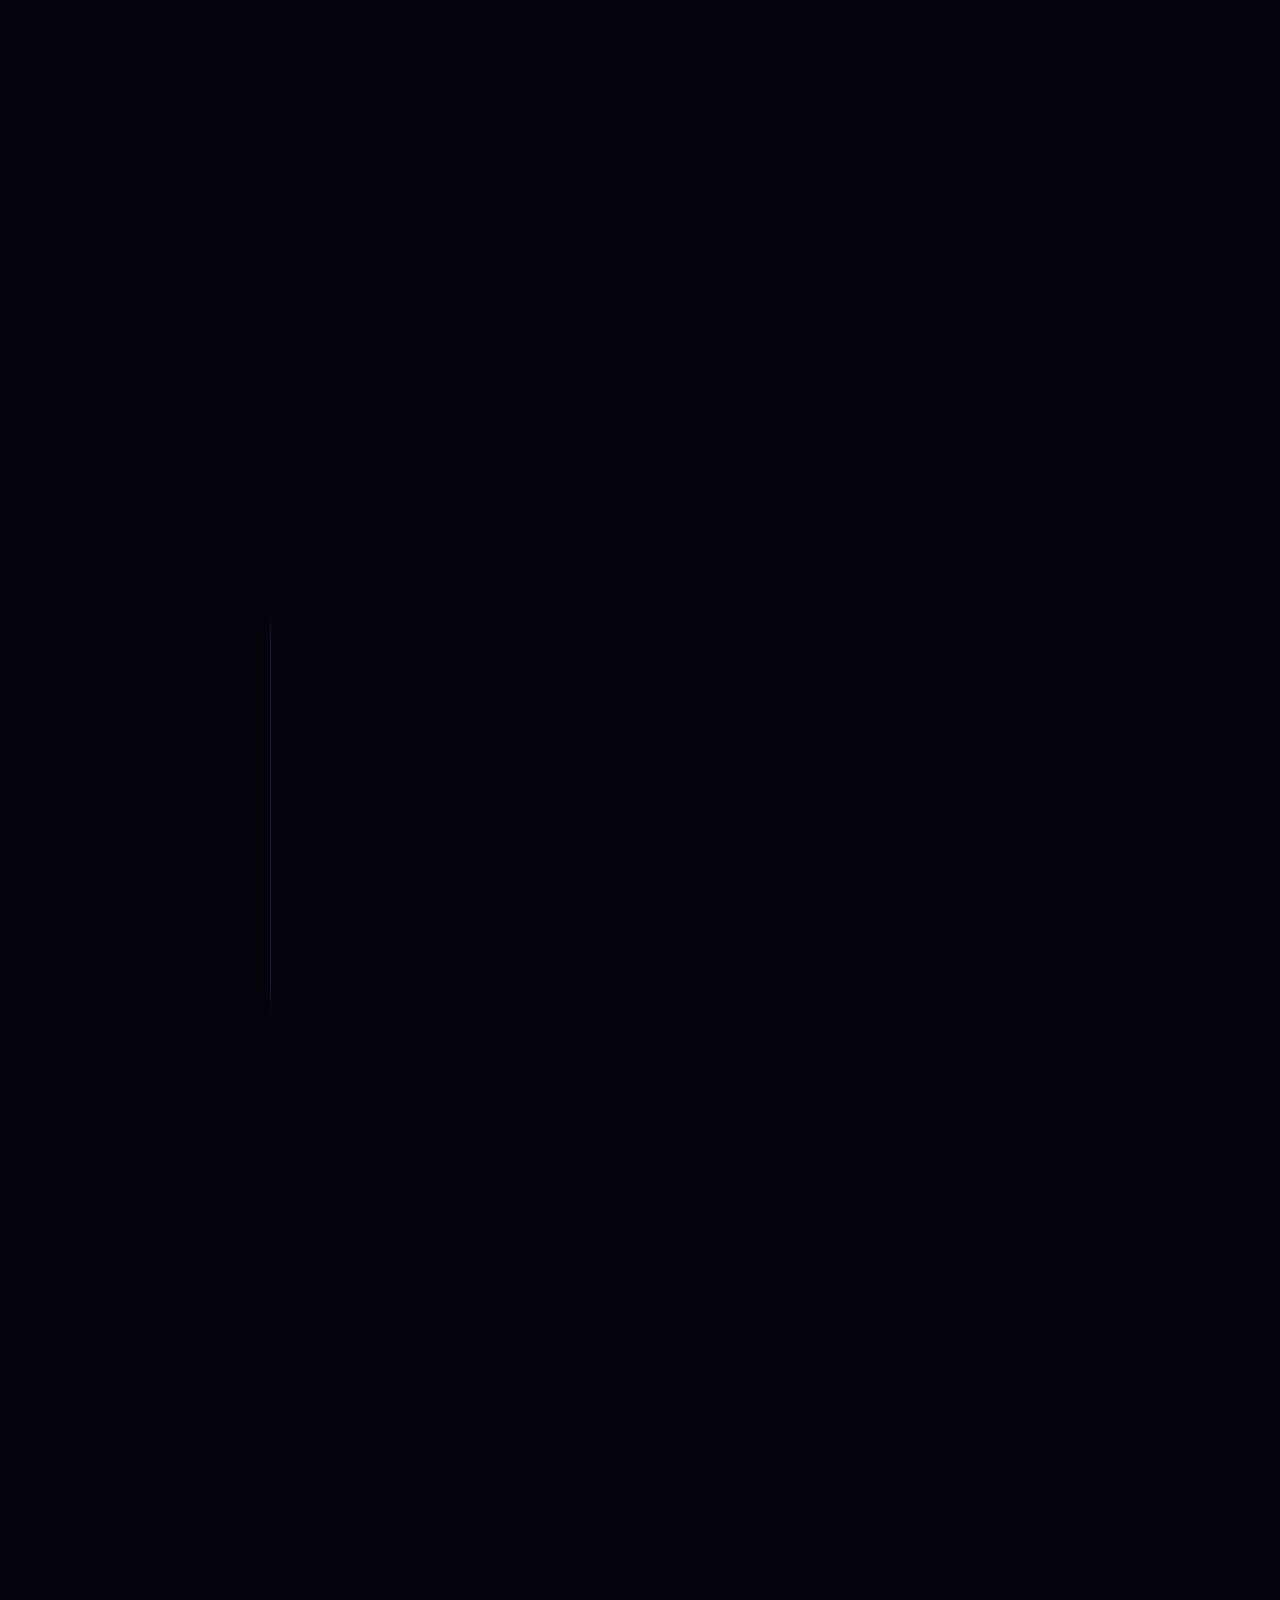
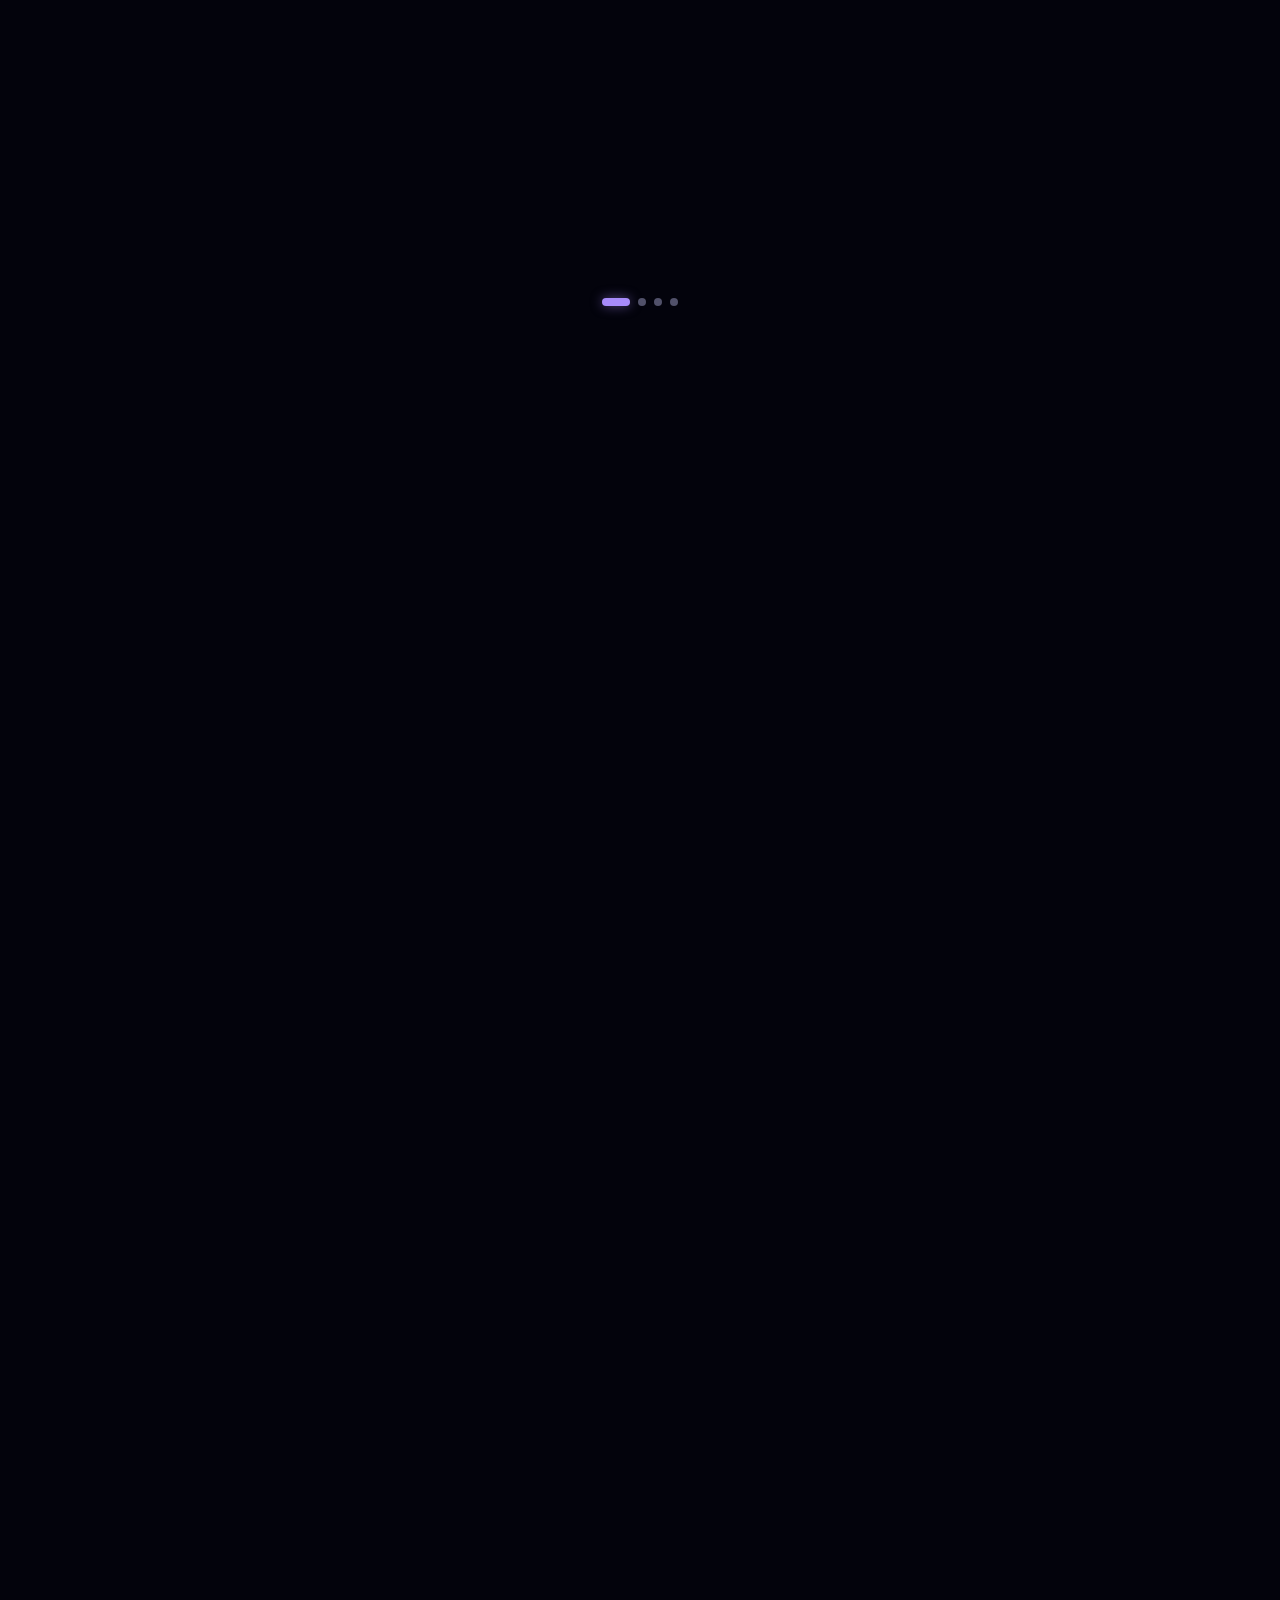
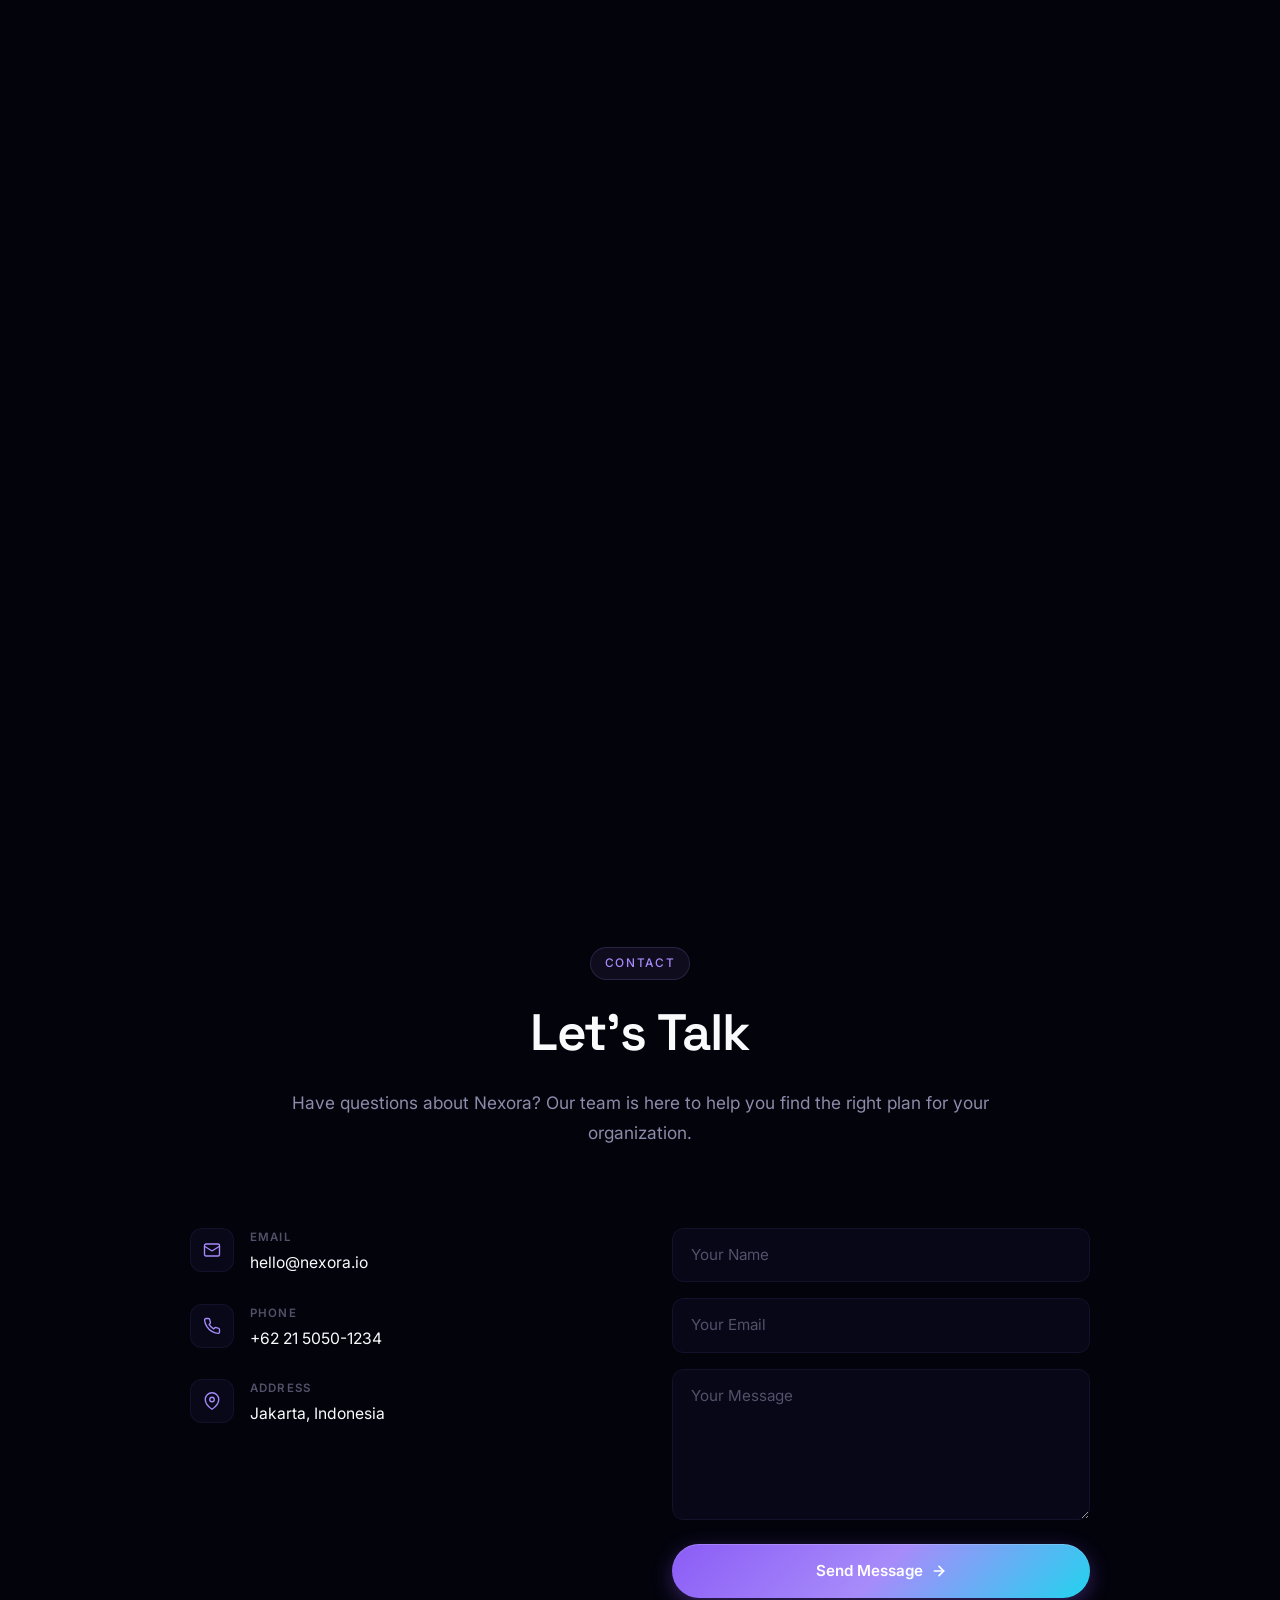
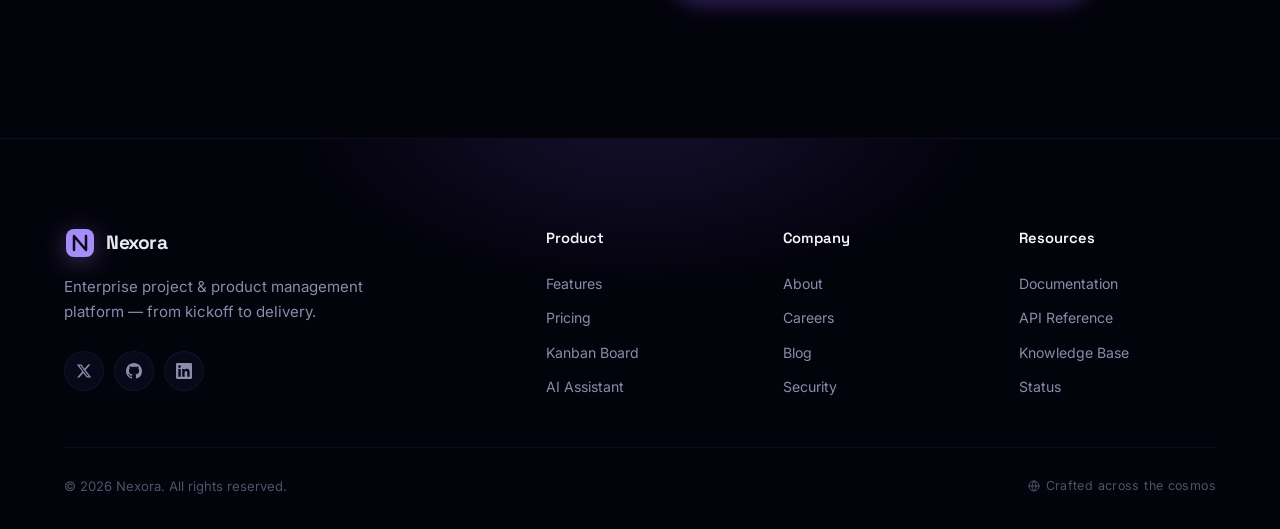
==== commit c6955239: "feat(ui): redesign landing as galaxy/space theme Replace generic gradient theme with cosmic aestheti" ====
--- a/index.html
+++ b/index.html
@@ -7,15 +7,51 @@
   <meta name="description" content="Nexora is a next-generation platform that empowers businesses to build, scale, and innovate faster than ever before." />
   <link rel="preconnect" href="https://fonts.googleapis.com" />
   <link rel="preconnect" href="https://fonts.gstatic.com" crossorigin />
-  <link href="https://fonts.googleapis.com/css2?family=Inter:wght@300;400;500;600;700;800;900&family=Space+Grotesk:wght@400;500;600;700&display=swap" rel="stylesheet" />
-  <link rel="stylesheet" href="css/style.css?v=2" />
+  <link href="https://fonts.googleapis.com/css2?family=Inter:wght@300;400;500;600;700;800;900&family=Space+Grotesk:wght@400;500;600;700&family=Instrument+Serif:ital@0;1&display=swap" rel="stylesheet" />
+  <link rel="stylesheet" href="css/style.css?v=4" />
 </head>
 <body>
-  <!-- Cursor follower -->
+  <!-- Page Loader -->
+  <div class="page-loader" id="pageLoader">
+    <div class="page-loader__inner">
+      <div class="page-loader__orbit">
+        <div class="page-loader__core"></div>
+        <div class="page-loader__satellite"></div>
+      </div>
+      <div class="page-loader__text">
+        <span>N</span><span>E</span><span>X</span><span>O</span><span>R</span><span>A</span>
+      </div>
+      <div class="page-loader__bar"><div class="page-loader__bar-fill" id="loaderBarFill"></div></div>
+      <div class="page-loader__caption">Initialising navigation systems</div>
+    </div>
+  </div>
+
+  <!-- Custom Cursor -->
+  <div class="cursor" id="cursor">
+    <div class="cursor__dot" id="cursorDot"></div>
+    <div class="cursor__ring" id="cursorRing"></div>
+  </div>
+
+  <!-- Cursor glow -->
   <div class="cursor-glow" id="cursorGlow"></div>
 
-  <!-- Noise overlay -->
+  <!-- Galaxy backdrop -->
+  <div class="galaxy" aria-hidden="true">
+    <div class="galaxy__nebula galaxy__nebula--1"></div>
+    <div class="galaxy__nebula galaxy__nebula--2"></div>
+    <div class="galaxy__nebula galaxy__nebula--3"></div>
+    <canvas class="galaxy__stars" id="starfieldCanvas"></canvas>
+    <div class="galaxy__shooting" id="shootingStars"></div>
+  </div>
+
+  <!-- Grain overlay -->
   <div class="noise-overlay"></div>
+
+  <!-- Side scroll-rail -->
+  <aside class="scroll-rail" id="scrollRail" aria-hidden="true">
+    <div class="scroll-rail__track"></div>
+    <div class="scroll-rail__items" id="scrollRailItems"></div>
+  </aside>
 
   <!-- Navigation -->
   <nav class="nav" id="nav">
@@ -23,17 +59,21 @@
       <a href="#" class="nav__logo" id="navLogo">
         <span class="nav__logo-icon">
           <svg width="32" height="32" viewBox="0 0 32 32" fill="none">
-            <defs><linearGradient id="logoGrad" x1="0" y1="0" x2="32" y2="32"><stop stop-color="#6366f1"/><stop offset="0.5" stop-color="#818cf8"/><stop offset="1" stop-color="#06b6d4"/></linearGradient></defs>
+            <defs><linearGradient id="logoGrad" x1="0" y1="0" x2="32" y2="32"><stop stop-color="#a78bfa"/><stop offset="0.55" stop-color="#7dd3fc"/><stop offset="1" stop-color="#22d3ee"/></linearGradient></defs>
             <rect x="2" y="2" width="28" height="28" rx="8" fill="url(#logoGrad)"/>
-            <path d="M10 23V9L22 23V9" stroke="white" stroke-width="2.5" stroke-linecap="round" stroke-linejoin="round" fill="none"/>
-            <path d="M2 10C6 4 12 2 18 2H22C14 3 6 6 2 10Z" fill="white" opacity="0.2"/>
+            <path d="M10 23V9L22 23V9" stroke="#0a0a1f" stroke-width="2.5" stroke-linecap="round" stroke-linejoin="round" fill="none"/>
           </svg>
         </span>
         <span class="nav__logo-text">Nexora</span>
       </a>
       <div class="nav__links" id="navLinks"></div>
       <a href="/app/#login" class="nav__link nav__login-link">Login</a>
-      <a href="/app/#login" class="nav__cta btn btn--sm" id="navCta">Get Started</a>
+      <a href="/app/#login" class="nav__cta btn btn--primary btn--sm" id="navCta">
+        <span class="btn__label">Get Started</span>
+        <span class="btn__arrow">
+          <svg width="14" height="14" viewBox="0 0 24 24" fill="none" stroke="currentColor" stroke-width="2.5" stroke-linecap="round" stroke-linejoin="round"><line x1="5" y1="12" x2="19" y2="12"/><polyline points="12 5 19 12 12 19"/></svg>
+        </span>
+      </a>
       <button class="nav__burger" id="navBurger" aria-label="Menu">
         <span></span><span></span><span></span>
       </button>
@@ -46,38 +86,66 @@
   </div>
 
   <!-- Hero -->
-  <section class="hero" id="hero">
+  <section class="hero" id="hero" data-rail="Home">
+    <!-- Hero orbital system: a central glow with concentric rings + orbiting points -->
+    <div class="hero__orbit" aria-hidden="true">
+      <div class="hero__core"></div>
+      <div class="hero__ring hero__ring--1"><span class="hero__satellite"></span></div>
+      <div class="hero__ring hero__ring--2"><span class="hero__satellite"></span></div>
+      <div class="hero__ring hero__ring--3"><span class="hero__satellite"></span></div>
+      <div class="hero__ring hero__ring--4"></div>
+    </div>
+
     <canvas class="hero__canvas" id="heroCanvas"></canvas>
     <div class="hero__gradient"></div>
+
     <div class="hero__content container">
       <div class="hero__badge reveal-up" id="heroBadge">
         <span class="hero__badge-dot"></span>
         <span>Introducing Nexora 2.0</span>
       </div>
-      <h1 class="hero__headline reveal-up" id="heroHeadline"></h1>
+      <h1 class="hero__headline" id="heroHeadline" data-split></h1>
       <p class="hero__sub reveal-up" id="heroSub"></p>
       <div class="hero__actions reveal-up">
-        <a href="#pricing" class="btn btn--primary btn--lg" id="heroPrimaryCta">Start Free Trial</a>
+        <a href="#pricing" class="btn btn--primary btn--lg" id="heroPrimaryCta">
+          <span class="btn__label">Start Free Trial</span>
+          <span class="btn__arrow">
+            <svg width="16" height="16" viewBox="0 0 24 24" fill="none" stroke="currentColor" stroke-width="2.5" stroke-linecap="round" stroke-linejoin="round"><line x1="5" y1="12" x2="19" y2="12"/><polyline points="12 5 19 12 12 19"/></svg>
+          </span>
+        </a>
         <a href="#" class="btn btn--ghost btn--lg" id="heroSecondaryCta">
           <span class="btn__play-icon">
-            <svg width="20" height="20" viewBox="0 0 20 20" fill="currentColor"><polygon points="6,3 18,10 6,17"/></svg>
+            <svg width="18" height="18" viewBox="0 0 20 20" fill="currentColor"><polygon points="6,3 18,10 6,17"/></svg>
           </span>
-          Watch Demo
+          <span class="btn__label">Watch Demo</span>
         </a>
       </div>
       <div class="hero__stats" id="heroStats"></div>
     </div>
     <div class="hero__scroll-indicator">
+      <span class="hero__scroll-label">Scroll</span>
       <div class="hero__scroll-line"></div>
     </div>
   </section>
 
+  <!-- Constellation divider (subtle line + dots) -->
+  <div class="constellation" aria-hidden="true">
+    <svg viewBox="0 0 1200 60" preserveAspectRatio="none">
+      <line x1="0" y1="30" x2="1200" y2="30" stroke="rgba(167,139,250,0.18)" stroke-width="1" stroke-dasharray="4 8" />
+      <circle cx="180" cy="30" r="2.5" fill="#a78bfa" />
+      <circle cx="420" cy="30" r="1.5" fill="#7dd3fc" />
+      <circle cx="600" cy="30" r="3"   fill="#fff" />
+      <circle cx="820" cy="30" r="1.5" fill="#22d3ee" />
+      <circle cx="1020" cy="30" r="2"  fill="#c084fc" />
+    </svg>
+  </div>
+
   <!-- About -->
-  <section class="section about" id="about">
+  <section class="section about" id="about" data-rail="About">
     <div class="container">
       <div class="section__header">
         <span class="badge reveal-up" id="aboutBadge">Why Nexora</span>
-        <h2 class="section__title reveal-up" id="aboutHeadline"></h2>
+        <h2 class="section__title" id="aboutHeadline" data-split></h2>
         <p class="section__desc reveal-up" id="aboutDesc"></p>
       </div>
       <div class="about__grid" id="aboutGrid"></div>
@@ -85,11 +153,11 @@
   </section>
 
   <!-- Features -->
-  <section class="section features" id="features">
+  <section class="section features" id="features" data-rail="Features">
     <div class="container">
       <div class="section__header">
         <span class="badge reveal-up" id="featuresBadge">Features</span>
-        <h2 class="section__title reveal-up" id="featuresHeadline"></h2>
+        <h2 class="section__title" id="featuresHeadline" data-split></h2>
         <p class="section__desc reveal-up" id="featuresDesc"></p>
       </div>
       <div class="features__grid" id="featuresGrid"></div>
@@ -97,11 +165,11 @@
   </section>
 
   <!-- How It Works -->
-  <section class="section how-it-works" id="how-it-works">
+  <section class="section how-it-works" id="how-it-works" data-rail="Process">
     <div class="container">
       <div class="section__header">
         <span class="badge reveal-up" id="hiwBadge">How It Works</span>
-        <h2 class="section__title reveal-up" id="hiwHeadline"></h2>
+        <h2 class="section__title" id="hiwHeadline" data-split></h2>
         <p class="section__desc reveal-up" id="hiwDesc"></p>
       </div>
       <div class="hiw__timeline" id="hiwTimeline"></div>
@@ -109,11 +177,11 @@
   </section>
 
   <!-- Testimonials -->
-  <section class="section testimonials" id="testimonials">
+  <section class="section testimonials" id="testimonials" data-rail="Voices">
     <div class="container">
       <div class="section__header">
         <span class="badge reveal-up" id="testBadge">Testimonials</span>
-        <h2 class="section__title reveal-up" id="testHeadline"></h2>
+        <h2 class="section__title" id="testHeadline" data-split></h2>
       </div>
       <div class="testimonials__track-wrapper reveal-up">
         <div class="testimonials__track" id="testTrack"></div>
@@ -123,11 +191,11 @@
   </section>
 
   <!-- Pricing -->
-  <section class="section pricing" id="pricing">
+  <section class="section pricing" id="pricing" data-rail="Pricing">
     <div class="container">
       <div class="section__header">
         <span class="badge reveal-up" id="pricingBadge">Pricing</span>
-        <h2 class="section__title reveal-up" id="pricingHeadline"></h2>
+        <h2 class="section__title" id="pricingHeadline" data-split></h2>
         <p class="section__desc reveal-up" id="pricingDesc"></p>
       </div>
       <div class="pricing__grid" id="pricingGrid"></div>
@@ -140,6 +208,7 @@
       <div class="cta-section__inner reveal-up">
         <div class="cta-section__orb cta-section__orb--1"></div>
         <div class="cta-section__orb cta-section__orb--2"></div>
+        <div class="cta-section__stars"></div>
         <h2 class="cta-section__headline" id="ctaHeadline"></h2>
         <p class="cta-section__desc" id="ctaDesc"></p>
         <div class="cta-section__actions">
@@ -151,11 +220,11 @@
   </section>
 
   <!-- Contact -->
-  <section class="section contact" id="contact">
+  <section class="section contact" id="contact" data-rail="Contact">
     <div class="container">
       <div class="section__header">
         <span class="badge reveal-up" id="contactBadge">Contact</span>
-        <h2 class="section__title reveal-up" id="contactHeadline"></h2>
+        <h2 class="section__title" id="contactHeadline" data-split></h2>
         <p class="section__desc reveal-up" id="contactDesc"></p>
       </div>
       <div class="contact__grid reveal-up">
@@ -170,7 +239,12 @@
           <div class="form-group">
             <textarea placeholder="Your Message" rows="5" required class="form-input"></textarea>
           </div>
-          <button type="submit" class="btn btn--primary btn--lg btn--full">Send Message</button>
+          <button type="submit" class="btn btn--primary btn--lg btn--full">
+            <span class="btn__label">Send Message</span>
+            <span class="btn__arrow">
+              <svg width="16" height="16" viewBox="0 0 24 24" fill="none" stroke="currentColor" stroke-width="2.5" stroke-linecap="round" stroke-linejoin="round"><line x1="5" y1="12" x2="19" y2="12"/><polyline points="12 5 19 12 12 19"/></svg>
+            </span>
+          </button>
         </form>
       </div>
     </div>
@@ -178,16 +252,16 @@
 
   <!-- Footer -->
   <footer class="footer" id="footer">
+    <div class="footer__glow"></div>
     <div class="container">
       <div class="footer__top">
         <div class="footer__brand">
           <a href="#" class="nav__logo">
             <span class="nav__logo-icon">
               <svg width="32" height="32" viewBox="0 0 32 32" fill="none">
-                <defs><linearGradient id="logoGrad2" x1="0" y1="0" x2="32" y2="32"><stop stop-color="#6366f1"/><stop offset="0.5" stop-color="#818cf8"/><stop offset="1" stop-color="#06b6d4"/></linearGradient></defs>
+                <defs><linearGradient id="logoGrad2" x1="0" y1="0" x2="32" y2="32"><stop stop-color="#a78bfa"/><stop offset="0.55" stop-color="#7dd3fc"/><stop offset="1" stop-color="#22d3ee"/></linearGradient></defs>
                 <rect x="2" y="2" width="28" height="28" rx="8" fill="url(#logoGrad2)"/>
-                <path d="M10 23V9L22 23V9" stroke="white" stroke-width="2.5" stroke-linecap="round" stroke-linejoin="round" fill="none"/>
-                <path d="M2 10C6 4 12 2 18 2H22C14 3 6 6 2 10Z" fill="white" opacity="0.2"/>
+                <path d="M10 23V9L22 23V9" stroke="#0a0a1f" stroke-width="2.5" stroke-linecap="round" stroke-linejoin="round" fill="none"/>
               </svg>
             </span>
             <span class="nav__logo-text">Nexora</span>
@@ -199,6 +273,10 @@
       </div>
       <div class="footer__bottom">
         <p id="footerCopyright"></p>
+        <p class="footer__location">
+          <svg width="12" height="12" viewBox="0 0 24 24" fill="none" stroke="currentColor" stroke-width="2" stroke-linecap="round" stroke-linejoin="round" style="display:inline-block;vertical-align:-2px;margin-right:6px"><circle cx="12" cy="12" r="10"/><path d="M2 12h20"/><path d="M12 2a15.3 15.3 0 0 1 4 10 15.3 15.3 0 0 1-4 10 15.3 15.3 0 0 1-4-10 15.3 15.3 0 0 1 4-10z"/></svg>
+          Crafted across the cosmos
+        </p>
       </div>
     </div>
   </footer>
@@ -210,9 +288,9 @@
       <button class="role-modal__close" id="roleClose">&times;</button>
       <div class="role-modal__icon">
         <svg width="40" height="40" viewBox="0 0 32 32" fill="none">
-          <defs><linearGradient id="lgRole" x1="0" y1="0" x2="32" y2="32"><stop stop-color="#6366f1"/><stop offset="0.5" stop-color="#818cf8"/><stop offset="1" stop-color="#06b6d4"/></linearGradient></defs>
+          <defs><linearGradient id="lgRole" x1="0" y1="0" x2="32" y2="32"><stop stop-color="#a78bfa"/><stop offset="0.55" stop-color="#7dd3fc"/><stop offset="1" stop-color="#22d3ee"/></linearGradient></defs>
           <rect x="2" y="2" width="28" height="28" rx="8" fill="url(#lgRole)"/>
-          <path d="M10 23V9L22 23V9" stroke="white" stroke-width="2.5" stroke-linecap="round" stroke-linejoin="round" fill="none"/>
+          <path d="M10 23V9L22 23V9" stroke="#0a0a1f" stroke-width="2.5" stroke-linecap="round" stroke-linejoin="round" fill="none"/>
         </svg>
       </div>
       <h2 class="role-modal__title">What best describes your role?</h2>
@@ -288,6 +366,6 @@
   </div>
 
   <script src="js/content.js?v=3"></script>
-  <script src="js/main.js?v=3"></script>
+  <script src="js/main.js?v=5"></script>
 </body>
 </html>
--- a/css/style.css
+++ b/css/style.css
@@ -1,29 +1,44 @@
 /* ============================================
-   NEXORA — Premium Product Website
+   NEXORA — Galaxy Edition
+   Deep-space theme · Starfield · Nebula · Orbits
    ============================================ */
 
 /* --- CSS Variables --- */
 :root {
-  --bg-primary: #0a0a0f;
-  --bg-secondary: #111118;
-  --bg-card: #16161f;
-  --bg-card-hover: #1c1c28;
-  --bg-glass: rgba(255, 255, 255, 0.03);
-  --bg-glass-hover: rgba(255, 255, 255, 0.06);
-
-  --text-primary: #f0f0f5;
-  --text-secondary: #8888a0;
-  --text-tertiary: #55556a;
-
-  --accent-1: #6366f1;
-  --accent-2: #8b5cf6;
-  --accent-3: #06b6d4;
-  --gradient-primary: linear-gradient(135deg, #6366f1, #8b5cf6, #06b6d4);
-  --gradient-accent: linear-gradient(135deg, #6366f1, #06b6d4);
-  --gradient-glow: radial-gradient(circle, rgba(99, 102, 241, 0.15), transparent 70%);
-
-  --border-color: rgba(255, 255, 255, 0.06);
-  --border-hover: rgba(255, 255, 255, 0.12);
+  /* Deep-space palette */
+  --bg-primary: #03030c;     /* near-black with subtle blue */
+  --bg-secondary: #06061a;
+  --bg-tertiary: #0a0a22;
+  --bg-card: #0d0d24;
+  --bg-card-hover: #131333;
+  --bg-glass: rgba(167, 139, 250, 0.03);
+  --bg-glass-hover: rgba(167, 139, 250, 0.06);
+
+  --text-primary: #eaeaf5;
+  --text-secondary: #8b8baa;
+  --text-tertiary: #51516a;
+  --text-star: #f8fafc;
+
+  /* Cosmic accents */
+  --nebula-violet:  #a78bfa;
+  --nebula-purple:  #8b5cf6;
+  --nebula-magenta: #c084fc;
+  --nebula-blue:    #60a5fa;
+  --nebula-cyan:    #22d3ee;
+  --nebula-teal:    #7dd3fc;
+  --star-gold:      #fde68a;
+
+  --accent-1: var(--nebula-violet);
+  --accent-2: var(--nebula-purple);
+  --accent-3: var(--nebula-cyan);
+  --accent-warm: var(--nebula-magenta);
+
+  --gradient-primary: linear-gradient(135deg, #8b5cf6, #a78bfa 40%, #22d3ee);
+  --gradient-cool:    linear-gradient(135deg, #22d3ee, #8b5cf6);
+  --gradient-nebula:  linear-gradient(135deg, #c084fc, #8b5cf6 40%, #60a5fa);
+
+  --border-color: rgba(167, 139, 250, 0.08);
+  --border-hover: rgba(167, 139, 250, 0.18);
 
   --radius-sm: 8px;
   --radius-md: 12px;
@@ -33,12 +48,13 @@
 
   --font-primary: 'Inter', -apple-system, BlinkMacSystemFont, sans-serif;
   --font-display: 'Space Grotesk', 'Inter', sans-serif;
-
-  --ease-out-expo: cubic-bezier(0.16, 1, 0.3, 1);
+  --font-serif:   'Instrument Serif', Georgia, serif;
+
+  --ease-out-expo:  cubic-bezier(0.16, 1, 0.3, 1);
   --ease-out-quint: cubic-bezier(0.22, 1, 0.36, 1);
-  --ease-in-out: cubic-bezier(0.65, 0, 0.35, 1);
-
-  --nav-height: 72px;
+  --ease-in-out:    cubic-bezier(0.65, 0, 0.35, 1);
+
+  --nav-height: 76px;
   --container-max: 1200px;
   --section-padding: 140px;
 }
@@ -65,30 +81,20 @@
   line-height: 1.6;
   overflow-x: hidden;
   min-height: 100vh;
-}
-
-a {
-  color: inherit;
-  text-decoration: none;
-}
-
-img {
-  max-width: 100%;
-  display: block;
-}
-
-button {
-  border: none;
-  background: none;
-  cursor: pointer;
-  font: inherit;
-  color: inherit;
-}
-
-input, textarea {
-  font: inherit;
-  color: inherit;
-}
+  position: relative;
+}
+
+@media (hover: hover) and (pointer: fine) {
+  body { cursor: none; }
+  body * { cursor: none !important; }
+}
+
+a { color: inherit; text-decoration: none; }
+img { max-width: 100%; display: block; }
+button { border: none; background: none; cursor: pointer; font: inherit; color: inherit; }
+input, textarea { font: inherit; color: inherit; }
+
+::selection { background: rgba(167, 139, 250, 0.3); color: var(--text-star); }
 
 /* --- Utilities --- */
 .container {
@@ -98,54 +104,424 @@
   padding: 0 24px;
 }
 
+/* ============================================
+   PAGE LOADER
+   ============================================ */
+.page-loader {
+  position: fixed;
+  inset: 0;
+  background: radial-gradient(ellipse at center, #0a0a24 0%, #03030c 70%);
+  z-index: 10010;
+  display: flex;
+  align-items: center;
+  justify-content: center;
+  transition: opacity 0.7s var(--ease-out-expo), visibility 0.7s var(--ease-out-expo);
+}
+
+.page-loader.is-hidden { opacity: 0; visibility: hidden; }
+
+.page-loader__inner {
+  position: relative;
+  display: flex;
+  flex-direction: column;
+  align-items: center;
+  gap: 32px;
+  text-align: center;
+}
+
+.page-loader__orbit {
+  position: relative;
+  width: 80px;
+  height: 80px;
+}
+
+.page-loader__core {
+  position: absolute;
+  inset: 32px;
+  border-radius: 50%;
+  background: radial-gradient(circle, #fff, #a78bfa 60%, transparent);
+  box-shadow: 0 0 30px rgba(167, 139, 250, 0.7);
+  animation: corePulse 2s ease-in-out infinite;
+}
+
+@keyframes corePulse {
+  0%, 100% { transform: scale(1);   opacity: 1; }
+  50%      { transform: scale(1.15); opacity: 0.85; }
+}
+
+.page-loader__orbit::before {
+  content: '';
+  position: absolute;
+  inset: 0;
+  border: 1px solid rgba(167, 139, 250, 0.25);
+  border-radius: 50%;
+}
+
+.page-loader__satellite {
+  position: absolute;
+  top: 50%;
+  left: 50%;
+  width: 6px;
+  height: 6px;
+  margin: -3px 0 0 -3px;
+  border-radius: 50%;
+  background: #fff;
+  box-shadow: 0 0 12px rgba(255, 255, 255, 0.9);
+  transform-origin: 0 0;
+  animation: satelliteOrbit 2.5s linear infinite;
+}
+
+@keyframes satelliteOrbit {
+  0%   { transform: rotate(0deg) translateX(40px) rotate(0deg); }
+  100% { transform: rotate(360deg) translateX(40px) rotate(-360deg); }
+}
+
+.page-loader__text {
+  display: flex;
+  gap: 10px;
+  font-family: var(--font-display);
+  font-weight: 600;
+  font-size: 1.2rem;
+  letter-spacing: 0.35em;
+  color: var(--text-primary);
+  padding-left: 10px;
+}
+
+.page-loader__text span {
+  display: inline-block;
+  opacity: 0.4;
+  animation: loaderLetter 1.6s ease infinite;
+}
+
+.page-loader__text span:nth-child(1) { animation-delay: 0.0s; }
+.page-loader__text span:nth-child(2) { animation-delay: 0.1s; }
+.page-loader__text span:nth-child(3) { animation-delay: 0.2s; }
+.page-loader__text span:nth-child(4) { animation-delay: 0.3s; }
+.page-loader__text span:nth-child(5) { animation-delay: 0.4s; }
+.page-loader__text span:nth-child(6) { animation-delay: 0.5s; }
+
+@keyframes loaderLetter {
+  0%, 100% { opacity: 0.35; }
+  50%      { opacity: 1; }
+}
+
+.page-loader__bar {
+  width: 220px;
+  height: 1px;
+  background: rgba(255, 255, 255, 0.06);
+  overflow: hidden;
+}
+
+.page-loader__bar-fill {
+  height: 100%;
+  width: 0%;
+  background: linear-gradient(90deg, transparent, #a78bfa, #22d3ee, transparent);
+  transition: width 0.4s var(--ease-out-expo);
+}
+
+.page-loader__caption {
+  font-size: 0.7rem;
+  color: var(--text-tertiary);
+  letter-spacing: 0.25em;
+  text-transform: uppercase;
+}
+
+/* ============================================
+   CUSTOM CURSOR (minimal, refined)
+   ============================================ */
+.cursor {
+  position: fixed;
+  top: 0;
+  left: 0;
+  pointer-events: none;
+  z-index: 10005;
+}
+
+@media (pointer: coarse), (hover: none) {
+  .cursor { display: none; }
+  body, body * { cursor: auto !important; }
+}
+
+.cursor__dot {
+  position: fixed;
+  top: 0;
+  left: 0;
+  width: 5px;
+  height: 5px;
+  border-radius: 50%;
+  background: var(--text-star);
+  transform: translate(-50%, -50%);
+  transition: width 0.25s var(--ease-out-expo),
+              height 0.25s var(--ease-out-expo),
+              opacity 0.3s ease;
+  will-change: transform;
+  box-shadow: 0 0 8px rgba(255, 255, 255, 0.5);
+}
+
+.cursor__ring {
+  position: fixed;
+  top: 0;
+  left: 0;
+  width: 30px;
+  height: 30px;
+  border: 1px solid rgba(255, 255, 255, 0.5);
+  border-radius: 50%;
+  transform: translate(-50%, -50%);
+  transition: width 0.4s var(--ease-out-expo),
+              height 0.4s var(--ease-out-expo),
+              border-color 0.3s ease,
+              background 0.3s ease;
+  will-change: transform;
+}
+
+.cursor.is-hover .cursor__ring {
+  width: 48px;
+  height: 48px;
+  border-color: rgba(167, 139, 250, 0.8);
+  background: rgba(167, 139, 250, 0.06);
+}
+
+.cursor.is-press .cursor__ring {
+  width: 24px;
+  height: 24px;
+}
+
+.cursor.is-text .cursor__ring {
+  width: 2px;
+  height: 22px;
+  border-radius: 1px;
+  border: none;
+  background: rgba(255, 255, 255, 0.9);
+}
+
+.cursor.is-text .cursor__dot { opacity: 0; }
+
 /* --- Noise Overlay --- */
 .noise-overlay {
   position: fixed;
   inset: 0;
   pointer-events: none;
   z-index: 9999;
-  opacity: 0.025;
+  opacity: 0.04;
   background-image: url("data:image/svg+xml,%3Csvg viewBox='0 0 256 256' xmlns='http://www.w3.org/2000/svg'%3E%3Cfilter id='n'%3E%3CfeTurbulence type='fractalNoise' baseFrequency='0.9' numOctaves='4' stitchTiles='stitch'/%3E%3C/filter%3E%3Crect width='100%25' height='100%25' filter='url(%23n)'/%3E%3C/svg%3E");
   background-repeat: repeat;
   background-size: 200px;
+  mix-blend-mode: overlay;
+}
+
+/* ============================================
+   GALAXY BACKDROP (fixed, behind everything)
+   ============================================ */
+.galaxy {
+  position: fixed;
+  inset: 0;
+  z-index: -1;
+  pointer-events: none;
+  overflow: hidden;
+  background: radial-gradient(ellipse at top, #0a0a28 0%, #03030c 60%);
+}
+
+/* Nebula clouds — soft, large, slow drift */
+.galaxy__nebula {
+  position: absolute;
+  border-radius: 50%;
+  filter: blur(120px);
+  mix-blend-mode: screen;
+  will-change: transform;
+}
+
+.galaxy__nebula--1 {
+  width: 70vw;
+  height: 70vw;
+  background: radial-gradient(circle, rgba(139, 92, 246, 0.4) 0%, rgba(139, 92, 246, 0.15) 30%, transparent 65%);
+  top: -25vw;
+  left: -20vw;
+  animation: nebulaDrift1 50s var(--ease-in-out) infinite alternate;
+}
+
+.galaxy__nebula--2 {
+  width: 60vw;
+  height: 60vw;
+  background: radial-gradient(circle, rgba(34, 211, 238, 0.3) 0%, rgba(34, 211, 238, 0.1) 30%, transparent 65%);
+  top: 35vh;
+  right: -25vw;
+  animation: nebulaDrift2 60s var(--ease-in-out) infinite alternate;
+}
+
+.galaxy__nebula--3 {
+  width: 55vw;
+  height: 55vw;
+  background: radial-gradient(circle, rgba(192, 132, 252, 0.28) 0%, rgba(192, 132, 252, 0.08) 30%, transparent 65%);
+  bottom: -20vw;
+  left: 25vw;
+  animation: nebulaDrift3 70s var(--ease-in-out) infinite alternate;
+}
+
+@keyframes nebulaDrift1 {
+  0%   { transform: translate(0, 0) scale(1); }
+  100% { transform: translate(8vw, 5vw) scale(1.15); }
+}
+@keyframes nebulaDrift2 {
+  0%   { transform: translate(0, 0) scale(1.05); }
+  100% { transform: translate(-6vw, 4vw) scale(0.95); }
+}
+@keyframes nebulaDrift3 {
+  0%   { transform: translate(0, 0) scale(1); }
+  100% { transform: translate(5vw, -5vw) scale(1.1); }
+}
+
+/* Starfield canvas */
+.galaxy__stars {
+  position: absolute;
+  inset: 0;
+  width: 100%;
+  height: 100%;
+}
+
+/* Shooting stars container */
+.galaxy__shooting {
+  position: absolute;
+  inset: 0;
+  overflow: hidden;
+}
+
+.shooting-star {
+  position: absolute;
+  width: 2px;
+  height: 2px;
+  border-radius: 50%;
+  background: #fff;
+  box-shadow: 0 0 6px 1px rgba(255, 255, 255, 0.85);
+  will-change: transform, opacity;
+}
+
+.shooting-star::before {
+  content: '';
+  position: absolute;
+  top: 50%;
+  right: 0;
+  width: 140px;
+  height: 1px;
+  background: linear-gradient(to left, rgba(255, 255, 255, 0.85), transparent);
+  transform: translateY(-50%);
 }
 
 /* --- Cursor Glow --- */
 .cursor-glow {
   position: fixed;
-  width: 600px;
-  height: 600px;
+  width: 520px;
+  height: 520px;
   border-radius: 50%;
   pointer-events: none;
   z-index: 0;
   opacity: 0;
-  background: radial-gradient(circle, rgba(99, 102, 241, 0.07), transparent 70%);
+  background: radial-gradient(circle, rgba(167, 139, 250, 0.06), transparent 70%);
   transform: translate(-50%, -50%);
   transition: opacity 0.4s ease;
   will-change: transform;
 }
 
-body:hover .cursor-glow {
+body:hover .cursor-glow { opacity: 1; }
+
+/* ============================================
+   SCROLL RAIL
+   ============================================ */
+.scroll-rail {
+  position: fixed;
+  top: 50%;
+  right: 28px;
+  transform: translateY(-50%);
+  z-index: 100;
+  opacity: 0;
+  transition: opacity 0.6s var(--ease-out-expo);
+}
+
+.scroll-rail.is-visible { opacity: 1; }
+
+.scroll-rail__track {
+  position: absolute;
+  top: 0;
+  bottom: 0;
+  left: 4px;
+  width: 1px;
+  background: rgba(167, 139, 250, 0.1);
+}
+
+.scroll-rail__items {
+  display: flex;
+  flex-direction: column;
+  gap: 22px;
+  position: relative;
+}
+
+.scroll-rail__item {
+  display: flex;
+  align-items: center;
+  gap: 14px;
+  cursor: pointer;
+  border: none;
+  background: none;
+  padding: 0;
+  color: var(--text-tertiary);
+  transition: color 0.3s ease;
+}
+
+.scroll-rail__item:hover { color: var(--text-secondary); }
+
+.scroll-rail__dot {
+  width: 9px;
+  height: 9px;
+  border-radius: 50%;
+  background: var(--text-tertiary);
+  transition: all 0.4s var(--ease-out-expo);
+  flex-shrink: 0;
+  position: relative;
+  z-index: 1;
+}
+
+.scroll-rail__label {
+  font-size: 0.7rem;
+  font-weight: 500;
+  letter-spacing: 0.18em;
+  text-transform: uppercase;
+  opacity: 0;
+  transform: translateX(8px);
+  transition: all 0.35s var(--ease-out-expo);
+  white-space: nowrap;
+}
+
+.scroll-rail__item:hover .scroll-rail__label,
+.scroll-rail__item.is-active .scroll-rail__label {
   opacity: 1;
-}
+  transform: translateX(0);
+}
+
+.scroll-rail__item.is-active .scroll-rail__dot {
+  background: var(--nebula-violet);
+  transform: scale(1.4);
+  box-shadow: 0 0 0 5px rgba(167, 139, 250, 0.15),
+              0 0 14px rgba(167, 139, 250, 0.7);
+}
+
+.scroll-rail__item.is-active { color: var(--text-star); }
+
+@media (max-width: 1080px) { .scroll-rail { display: none; } }
 
 /* ============================================
    NAVIGATION
    ============================================ */
 .nav {
   position: fixed;
-  top: 0;
-  left: 0;
-  right: 0;
+  top: 0; left: 0; right: 0;
   height: var(--nav-height);
   z-index: 1000;
-  transition: all 0.4s var(--ease-out-expo);
+  transition: all 0.5s var(--ease-out-expo);
 }
 
 .nav--scrolled {
-  background: rgba(10, 10, 15, 0.8);
-  backdrop-filter: blur(20px) saturate(1.5);
-  -webkit-backdrop-filter: blur(20px) saturate(1.5);
+  background: rgba(3, 3, 12, 0.65);
+  backdrop-filter: blur(24px) saturate(1.3);
+  -webkit-backdrop-filter: blur(24px) saturate(1.3);
   border-bottom: 1px solid var(--border-color);
 }
 
@@ -163,60 +539,70 @@
   gap: 10px;
   font-family: var(--font-display);
   font-weight: 700;
-  font-size: 1.25rem;
+  font-size: 1.2rem;
   letter-spacing: -0.02em;
   z-index: 10;
 }
 
 .nav__logo-icon {
   display: flex;
-  transition: transform 0.4s var(--ease-out-expo);
+  transition: transform 0.6s var(--ease-out-expo);
+  filter: drop-shadow(0 4px 12px rgba(167, 139, 250, 0.35));
 }
 
 .nav__logo:hover .nav__logo-icon {
-  transform: scale(1.1);
-  filter: brightness(1.15);
+  transform: rotate(-8deg) scale(1.08);
+}
+
+.nav__logo-text {
+  color: var(--text-primary);
 }
 
 .nav__links {
   display: flex;
   align-items: center;
-  gap: 8px;
+  gap: 4px;
 }
 
 .nav__link {
   display: inline-flex;
-  padding: 6px 14px;
+  padding: 8px 16px;
   border-radius: var(--radius-full);
   font-size: 0.875rem;
   font-weight: 500;
   color: var(--text-secondary);
-  transition: all 0.3s ease;
-  position: relative;
-}
-
-.nav__link:hover {
-  color: var(--text-primary);
+  transition: all 0.35s var(--ease-out-expo);
+  position: relative;
+}
+
+.nav__link::before {
+  content: '';
+  position: absolute;
+  inset: 0;
+  border-radius: inherit;
   background: var(--bg-glass-hover);
-}
+  opacity: 0;
+  transform: scale(0.85);
+  transition: all 0.3s var(--ease-out-expo);
+}
+
+.nav__link:hover::before { opacity: 1; transform: scale(1); }
+.nav__link:hover { color: var(--text-primary); }
+.nav__link > * { position: relative; z-index: 1; }
 
 .nav__login-link {
   font-size: 0.875rem;
   font-weight: 500;
   color: var(--text-secondary);
-  padding: 6px 14px;
+  padding: 8px 16px;
   border-radius: var(--radius-full);
-  transition: all 0.3s ease;
+  transition: color 0.3s ease;
   z-index: 10;
 }
 
-.nav__login-link:hover {
-  color: var(--text-primary);
-}
-
-.nav__cta {
-  z-index: 10;
-}
+.nav__login-link:hover { color: var(--text-primary); }
+
+.nav__cta { z-index: 10; }
 
 .nav__burger {
   display: none;
@@ -232,28 +618,18 @@
   height: 2px;
   background: var(--text-primary);
   border-radius: 2px;
-  transition: all 0.3s var(--ease-out-expo);
-  transform-origin: center;
-}
-
-.nav__burger.active span:nth-child(1) {
-  transform: translateY(7px) rotate(45deg);
-}
-
-.nav__burger.active span:nth-child(2) {
-  opacity: 0;
-  transform: scaleX(0);
-}
-
-.nav__burger.active span:nth-child(3) {
-  transform: translateY(-7px) rotate(-45deg);
-}
+  transition: all 0.4s var(--ease-out-expo);
+}
+
+.nav__burger.active span:nth-child(1) { transform: translateY(7px) rotate(45deg); }
+.nav__burger.active span:nth-child(2) { opacity: 0; transform: scaleX(0); }
+.nav__burger.active span:nth-child(3) { transform: translateY(-7px) rotate(-45deg); }
 
 /* Mobile Menu */
 .mobile-menu {
   position: fixed;
   inset: 0;
-  background: rgba(10, 10, 15, 0.95);
+  background: rgba(3, 3, 12, 0.96);
   backdrop-filter: blur(30px);
   z-index: 999;
   display: flex;
@@ -261,29 +637,38 @@
   justify-content: center;
   opacity: 0;
   pointer-events: none;
-  transition: opacity 0.4s var(--ease-out-expo);
-}
-
-.mobile-menu.active {
-  opacity: 1;
-  pointer-events: all;
-}
+  transition: opacity 0.5s var(--ease-out-expo);
+}
+
+.mobile-menu::before {
+  content: '';
+  position: absolute;
+  inset: 0;
+  background:
+    radial-gradient(ellipse at top, rgba(139, 92, 246, 0.18), transparent 60%),
+    radial-gradient(ellipse at bottom, rgba(34, 211, 238, 0.1), transparent 60%);
+}
+
+.mobile-menu.active { opacity: 1; pointer-events: all; }
 
 .mobile-menu__inner {
   display: flex;
   flex-direction: column;
   align-items: center;
   gap: 24px;
+  position: relative;
+  z-index: 1;
 }
 
 .mobile-menu__inner a {
   font-family: var(--font-display);
-  font-size: 2rem;
-  font-weight: 600;
+  font-size: 1.8rem;
+  font-weight: 500;
   color: var(--text-secondary);
-  transition: all 0.3s ease;
+  transition: all 0.4s var(--ease-out-expo);
   transform: translateY(20px);
   opacity: 0;
+  letter-spacing: -0.01em;
 }
 
 .mobile-menu.active .mobile-menu__inner a {
@@ -291,17 +676,15 @@
   opacity: 1;
 }
 
-.mobile-menu__inner a:hover {
-  color: var(--text-primary);
-}
-
-/* stagger mobile links */
+.mobile-menu__inner a:hover { color: var(--text-star); }
+
 .mobile-menu__inner a:nth-child(1) { transition-delay: 0.05s; }
 .mobile-menu__inner a:nth-child(2) { transition-delay: 0.1s; }
 .mobile-menu__inner a:nth-child(3) { transition-delay: 0.15s; }
 .mobile-menu__inner a:nth-child(4) { transition-delay: 0.2s; }
 .mobile-menu__inner a:nth-child(5) { transition-delay: 0.25s; }
 .mobile-menu__inner a:nth-child(6) { transition-delay: 0.3s; }
+.mobile-menu__inner a:nth-child(7) { transition-delay: 0.35s; }
 
 /* --- Buttons --- */
 .btn {
@@ -313,84 +696,100 @@
   font-weight: 600;
   font-size: 0.9rem;
   border-radius: var(--radius-full);
-  padding: 10px 24px;
-  transition: all 0.4s var(--ease-out-expo);
+  padding: 10px 22px;
+  transition: all 0.5s var(--ease-out-expo);
   position: relative;
   overflow: hidden;
   cursor: pointer;
   white-space: nowrap;
-}
-
-.btn--sm {
-  padding: 8px 20px;
-  font-size: 0.825rem;
-}
-
-.btn--lg {
-  padding: 14px 32px;
-  font-size: 0.95rem;
-}
-
-.btn--full {
-  width: 100%;
-}
+  isolation: isolate;
+}
+
+.btn__label {
+  position: relative;
+  z-index: 2;
+  display: inline-flex;
+  align-items: center;
+  transition: transform 0.5s var(--ease-out-expo);
+}
+
+.btn__arrow {
+  position: relative;
+  z-index: 2;
+  display: inline-flex;
+  align-items: center;
+  transition: transform 0.45s var(--ease-out-expo);
+}
+
+.btn:hover .btn__arrow { transform: translateX(3px); }
+
+.btn--sm { padding: 9px 18px; font-size: 0.82rem; }
+.btn--lg { padding: 15px 30px; font-size: 0.95rem; }
+.btn--full { width: 100%; }
 
 .btn--primary {
-  background: var(--gradient-primary);
+  background: linear-gradient(135deg, #8b5cf6 0%, #a78bfa 50%, #22d3ee 100%);
   color: white;
   border: none;
-  box-shadow: 0 4px 20px rgba(99, 102, 241, 0.3);
+  box-shadow: 0 6px 20px rgba(139, 92, 246, 0.35),
+              0 1px 0 rgba(255, 255, 255, 0.18) inset;
 }
 
 .btn--primary:hover {
   transform: translateY(-2px);
-  box-shadow: 0 8px 30px rgba(99, 102, 241, 0.4);
-}
-
-.btn--primary::after {
+  box-shadow: 0 12px 32px rgba(139, 92, 246, 0.5),
+              0 1px 0 rgba(255, 255, 255, 0.25) inset;
+}
+
+.btn--primary::before {
   content: '';
   position: absolute;
-  inset: 0;
-  background: linear-gradient(135deg, rgba(255,255,255,0.2), transparent);
-  opacity: 0;
-  transition: opacity 0.3s ease;
-}
-
-.btn--primary:hover::after {
-  opacity: 1;
-}
+  top: 0;
+  left: -75%;
+  width: 50%;
+  height: 100%;
+  background: linear-gradient(120deg, transparent, rgba(255, 255, 255, 0.3), transparent);
+  transform: skewX(-20deg);
+  transition: left 0.7s var(--ease-out-expo);
+  z-index: 1;
+}
+
+.btn--primary:hover::before { left: 125%; }
 
 .btn--ghost {
-  background: transparent;
+  background: rgba(167, 139, 250, 0.04);
   color: var(--text-primary);
   border: 1px solid var(--border-hover);
+  backdrop-filter: blur(8px);
 }
 
 .btn--ghost:hover {
-  background: var(--bg-glass-hover);
-  border-color: rgba(255, 255, 255, 0.2);
+  background: rgba(167, 139, 250, 0.08);
+  border-color: rgba(167, 139, 250, 0.3);
   transform: translateY(-2px);
 }
 
 .btn--white {
-  background: white;
+  background: var(--text-star);
   color: var(--bg-primary);
   font-weight: 700;
+  box-shadow: 0 6px 20px rgba(248, 250, 252, 0.18);
 }
 
 .btn--white:hover {
   transform: translateY(-2px);
-  box-shadow: 0 8px 30px rgba(255, 255, 255, 0.2);
+  box-shadow: 0 12px 32px rgba(248, 250, 252, 0.3);
 }
 
 .btn--ghost-white {
-  background: transparent;
+  background: rgba(255, 255, 255, 0.06);
   color: white;
   border: 1px solid rgba(255, 255, 255, 0.3);
+  backdrop-filter: blur(8px);
 }
 
 .btn--ghost-white:hover {
-  background: rgba(255, 255, 255, 0.1);
+  background: rgba(255, 255, 255, 0.15);
   transform: translateY(-2px);
 }
 
@@ -398,30 +797,37 @@
   display: flex;
   align-items: center;
   justify-content: center;
-  width: 32px;
-  height: 32px;
+  width: 28px;
+  height: 28px;
   border-radius: 50%;
-  background: var(--gradient-primary);
+  background: linear-gradient(135deg, #a78bfa, #22d3ee);
   flex-shrink: 0;
-}
-
-.btn__play-icon svg {
-  margin-left: 2px;
-}
+  position: relative;
+  z-index: 2;
+  box-shadow: 0 0 0 0 rgba(167, 139, 250, 0.4);
+  animation: playPulse 2.6s var(--ease-in-out) infinite;
+}
+
+@keyframes playPulse {
+  0%   { box-shadow: 0 0 0 0 rgba(167, 139, 250, 0.5); }
+  100% { box-shadow: 0 0 0 12px rgba(167, 139, 250, 0); }
+}
+
+.btn__play-icon svg { margin-left: 2px; color: #0a0a1f; }
 
 /* --- Badge --- */
 .badge {
   display: inline-flex;
   align-items: center;
   gap: 8px;
-  padding: 6px 16px;
+  padding: 6px 14px;
   border-radius: var(--radius-full);
-  background: var(--bg-glass);
-  border: 1px solid var(--border-color);
-  font-size: 0.8rem;
-  font-weight: 600;
-  color: var(--accent-1);
-  letter-spacing: 0.05em;
+  background: rgba(167, 139, 250, 0.07);
+  border: 1px solid rgba(167, 139, 250, 0.18);
+  font-size: 0.74rem;
+  font-weight: 500;
+  color: var(--nebula-violet);
+  letter-spacing: 0.14em;
   text-transform: uppercase;
 }
 
@@ -433,25 +839,48 @@
 
 .section__header {
   text-align: center;
-  max-width: 680px;
+  max-width: 720px;
   margin: 0 auto 80px;
 }
 
 .section__title {
   font-family: var(--font-display);
-  font-size: clamp(2rem, 4vw, 3rem);
-  font-weight: 700;
+  font-size: clamp(2rem, 4.2vw, 3.2rem);
+  font-weight: 600;
   line-height: 1.15;
-  letter-spacing: -0.03em;
-  margin-top: 20px;
+  letter-spacing: -0.025em;
+  margin-top: 22px;
   white-space: pre-line;
+  color: var(--text-star);
 }
 
 .section__desc {
-  font-size: 1.1rem;
+  font-size: 1.08rem;
   color: var(--text-secondary);
-  margin-top: 20px;
-  line-height: 1.7;
+  margin-top: 22px;
+  line-height: 1.75;
+}
+
+/* Split-text reveal */
+.split-word {
+  display: inline-block;
+  overflow: hidden;
+  vertical-align: top;
+  padding: 0.05em 0;
+}
+
+.split-word__inner {
+  display: inline-block;
+  transform: translateY(110%);
+  opacity: 0;
+  transition: transform 0.95s var(--ease-out-expo),
+              opacity 0.95s var(--ease-out-expo);
+  will-change: transform;
+}
+
+.split-word.is-visible .split-word__inner {
+  transform: translateY(0);
+  opacity: 1;
 }
 
 /* ============================================
@@ -467,65 +896,176 @@
   padding-top: var(--nav-height);
 }
 
+/* Orbital system — concentric rings + satellites around a glowing core */
+.hero__orbit {
+  position: absolute;
+  top: 50%;
+  left: 50%;
+  width: 1200px;
+  height: 1200px;
+  transform: translate(-50%, -50%);
+  z-index: 1;
+  pointer-events: none;
+  opacity: 0.85;
+}
+
+.hero__core {
+  position: absolute;
+  top: 50%;
+  left: 50%;
+  width: 200px;
+  height: 200px;
+  transform: translate(-50%, -50%);
+  border-radius: 50%;
+  background: radial-gradient(circle, rgba(167, 139, 250, 0.45) 0%, rgba(139, 92, 246, 0.18) 40%, transparent 70%);
+  filter: blur(20px);
+  animation: corePulse 6s ease-in-out infinite;
+}
+
+.hero__ring {
+  position: absolute;
+  top: 50%;
+  left: 50%;
+  border-radius: 50%;
+  border: 1px solid rgba(167, 139, 250, 0.1);
+  transform: translate(-50%, -50%);
+}
+
+.hero__ring--1 { width: 360px;  height: 360px;  animation: ringSpin 35s linear infinite; }
+.hero__ring--2 { width: 580px;  height: 580px;  animation: ringSpin 60s linear infinite reverse; border-color: rgba(34, 211, 238, 0.08); }
+.hero__ring--3 { width: 820px;  height: 820px;  animation: ringSpin 90s linear infinite; border-color: rgba(192, 132, 252, 0.07); }
+.hero__ring--4 { width: 1100px; height: 1100px; border-color: rgba(167, 139, 250, 0.05); border-style: dashed; }
+
+@keyframes ringSpin {
+  to { transform: translate(-50%, -50%) rotate(360deg); }
+}
+
+.hero__satellite {
+  position: absolute;
+  top: -3px;
+  left: 50%;
+  width: 6px;
+  height: 6px;
+  margin-left: -3px;
+  border-radius: 50%;
+  background: var(--text-star);
+  box-shadow: 0 0 14px 2px rgba(255, 255, 255, 0.7),
+              0 0 30px 4px rgba(167, 139, 250, 0.5);
+}
+
+.hero__ring--2 .hero__satellite {
+  background: var(--nebula-cyan);
+  box-shadow: 0 0 14px 2px rgba(34, 211, 238, 0.8),
+              0 0 28px 4px rgba(34, 211, 238, 0.4);
+}
+
+.hero__ring--3 .hero__satellite {
+  background: var(--nebula-magenta);
+  box-shadow: 0 0 14px 2px rgba(192, 132, 252, 0.8),
+              0 0 28px 4px rgba(192, 132, 252, 0.4);
+}
+
 .hero__canvas {
   position: absolute;
   inset: 0;
-  z-index: 0;
+  z-index: 2;
 }
 
 .hero__gradient {
   position: absolute;
   inset: 0;
+  z-index: 2;
+  pointer-events: none;
   background:
-    radial-gradient(ellipse 60% 50% at 50% 0%, rgba(99, 102, 241, 0.12), transparent),
-    radial-gradient(ellipse 40% 40% at 80% 20%, rgba(6, 182, 212, 0.08), transparent),
-    radial-gradient(ellipse 50% 50% at 20% 80%, rgba(139, 92, 246, 0.06), transparent);
-  z-index: 1;
+    radial-gradient(ellipse 80% 60% at 50% 100%, rgba(3, 3, 12, 0.6), transparent),
+    radial-gradient(ellipse 50% 40% at 50% 0%, rgba(139, 92, 246, 0.06), transparent);
 }
 
 .hero__content {
   position: relative;
-  z-index: 2;
+  z-index: 3;
   text-align: center;
   padding: 60px 24px 80px;
 }
 
 .hero__badge {
   margin-bottom: 32px;
+  display: inline-flex;
+  align-items: center;
+  gap: 10px;
+  padding: 7px 16px;
+  border-radius: var(--radius-full);
+  background: rgba(13, 13, 36, 0.65);
+  border: 1px solid rgba(167, 139, 250, 0.15);
+  backdrop-filter: blur(12px);
+  font-size: 0.8rem;
+  font-weight: 500;
+  color: var(--text-primary);
 }
 
 .hero__badge-dot {
   width: 6px;
   height: 6px;
   border-radius: 50%;
-  background: #22c55e;
+  background: var(--nebula-cyan);
   display: inline-block;
-  animation: pulse-dot 2s ease infinite;
+  box-shadow: 0 0 8px rgba(34, 211, 238, 0.8);
+  animation: pulse-dot 2.4s ease infinite;
 }
 
 @keyframes pulse-dot {
   0%, 100% { opacity: 1; transform: scale(1); }
-  50% { opacity: 0.5; transform: scale(1.5); }
+  50%      { opacity: 0.5; transform: scale(1.4); }
 }
 
 .hero__headline {
   font-family: var(--font-display);
-  font-size: clamp(3rem, 8vw, 5.5rem);
-  font-weight: 800;
-  line-height: 1.05;
-  letter-spacing: -0.04em;
+  font-size: clamp(2.8rem, 7.8vw, 5.6rem);
+  font-weight: 600;
+  line-height: 1.04;
+  letter-spacing: -0.035em;
   white-space: pre-line;
-  background: linear-gradient(135deg, #fff 0%, #fff 50%, rgba(99, 102, 241, 0.8) 100%);
+  color: var(--text-star);
+}
+
+/* Apply a soft gradient to each split-word__inner (inline-block boxes break
+   any background-clip:text on the parent). Each word gets its own clipped
+   gradient — at typical headline widths this reads as a unified subtle glow. */
+.hero__headline .split-word__inner {
+  background-image: linear-gradient(180deg, #ffffff 0%, #d8d8f5 60%, #a78bfa 100%);
   -webkit-background-clip: text;
+  background-clip: text;
   -webkit-text-fill-color: transparent;
+}
+
+/* Italic accent — keep its own animated nebula gradient */
+.hero__headline .accent-italic {
+  font-family: var(--font-serif);
+  font-style: italic;
+  font-weight: 500;
+  background-image: linear-gradient(110deg, #c084fc 0%, #a78bfa 30%, #7dd3fc 60%, #22d3ee 100%);
+  background-size: 220% 100%;
+  -webkit-background-clip: text;
   background-clip: text;
+  -webkit-text-fill-color: transparent;
+  animation: gradientFlow 8s ease infinite;
+  letter-spacing: -0.02em;
+}
+
+.hero__headline .split-word__inner > .accent-italic {
+  -webkit-text-fill-color: transparent;
+}
+
+@keyframes gradientFlow {
+  0%, 100% { background-position: 0% 50%; }
+  50%      { background-position: 100% 50%; }
 }
 
 .hero__sub {
-  max-width: 580px;
-  margin: 28px auto 0;
-  font-size: 1.15rem;
-  line-height: 1.7;
+  max-width: 600px;
+  margin: 26px auto 0;
+  font-size: 1.12rem;
+  line-height: 1.75;
   color: var(--text-secondary);
 }
 
@@ -540,17 +1080,38 @@
 
 .hero__stats {
   display: flex;
-  align-items: center;
+  align-items: stretch;
   justify-content: center;
-  gap: 48px;
+  gap: 0;
   margin-top: 72px;
   flex-wrap: wrap;
+  padding: 22px 24px;
+  border-radius: var(--radius-xl);
+  background: rgba(13, 13, 36, 0.45);
+  backdrop-filter: blur(20px);
+  border: 1px solid var(--border-color);
+  max-width: 720px;
+  margin-left: auto;
+  margin-right: auto;
 }
 
 .hero__stat {
+  flex: 1 1 0;
   text-align: center;
+  position: relative;
+  padding: 4px 18px;
   opacity: 0;
   animation: fadeInUp 0.6s var(--ease-out-expo) forwards;
+}
+
+.hero__stat + .hero__stat::before {
+  content: '';
+  position: absolute;
+  top: 14%;
+  bottom: 14%;
+  left: 0;
+  width: 1px;
+  background: linear-gradient(to bottom, transparent, rgba(167, 139, 250, 0.15), transparent);
 }
 
 .hero__stat:nth-child(1) { animation-delay: 0.8s; }
@@ -560,122 +1121,188 @@
 
 .hero__stat-value {
   font-family: var(--font-display);
-  font-size: 2rem;
-  font-weight: 700;
-  background: var(--gradient-accent);
+  font-size: 1.95rem;
+  font-weight: 600;
+  background: linear-gradient(180deg, #fff, #a78bfa);
   -webkit-background-clip: text;
+  background-clip: text;
   -webkit-text-fill-color: transparent;
-  background-clip: text;
+  letter-spacing: -0.02em;
 }
 
 .hero__stat-label {
-  font-size: 0.85rem;
+  font-size: 0.72rem;
   color: var(--text-tertiary);
-  margin-top: 4px;
+  margin-top: 6px;
   font-weight: 500;
+  letter-spacing: 0.12em;
+  text-transform: uppercase;
 }
 
 .hero__scroll-indicator {
   position: absolute;
-  bottom: 32px;
+  bottom: 28px;
   left: 50%;
   transform: translateX(-50%);
-  z-index: 2;
+  z-index: 4;
+  display: flex;
+  flex-direction: column;
+  align-items: center;
+  gap: 8px;
+  color: var(--text-tertiary);
+}
+
+.hero__scroll-label {
+  font-size: 0.62rem;
+  font-weight: 500;
+  letter-spacing: 0.3em;
+  text-transform: uppercase;
 }
 
 .hero__scroll-line {
   width: 1px;
-  height: 60px;
-  background: linear-gradient(to bottom, var(--accent-1), transparent);
-  animation: scrollLine 2s ease infinite;
+  height: 56px;
+  background: linear-gradient(to bottom, var(--nebula-violet), transparent);
+  animation: scrollLine 2.4s ease infinite;
 }
 
 @keyframes scrollLine {
-  0% { transform: scaleY(0); transform-origin: top; opacity: 1; }
-  50% { transform: scaleY(1); transform-origin: top; opacity: 1; }
+  0%    { transform: scaleY(0); transform-origin: top; opacity: 1; }
+  50%   { transform: scaleY(1); transform-origin: top; opacity: 1; }
   50.1% { transform: scaleY(1); transform-origin: bottom; }
-  100% { transform: scaleY(0); transform-origin: bottom; opacity: 1; }
+  100%  { transform: scaleY(0); transform-origin: bottom; opacity: 1; }
 }
 
 @keyframes fadeInUp {
   from { opacity: 0; transform: translateY(24px); }
-  to { opacity: 1; transform: translateY(0); }
+  to   { opacity: 1; transform: translateY(0); }
+}
+
+/* ============================================
+   CONSTELLATION DIVIDER
+   ============================================ */
+.constellation {
+  position: relative;
+  height: 60px;
+  overflow: hidden;
+}
+
+.constellation svg {
+  width: 100%;
+  height: 100%;
+  display: block;
+}
+
+.constellation circle {
+  filter: drop-shadow(0 0 4px currentColor);
+  animation: starTwinkle 4s ease-in-out infinite;
+}
+
+.constellation circle:nth-child(2) { animation-delay: 0.5s; }
+.constellation circle:nth-child(3) { animation-delay: 1.0s; }
+.constellation circle:nth-child(4) { animation-delay: 1.5s; }
+.constellation circle:nth-child(5) { animation-delay: 2.0s; }
+.constellation circle:nth-child(6) { animation-delay: 2.5s; }
+
+@keyframes starTwinkle {
+  0%, 100% { opacity: 0.6; }
+  50%      { opacity: 1; }
 }
 
 /* ============================================
    ABOUT
    ============================================ */
-.about {
-  background: var(--bg-secondary);
-}
-
 .about__grid {
   display: grid;
   grid-template-columns: repeat(2, 1fr);
-  gap: 24px;
+  gap: 22px;
 }
 
 .about__card {
   position: relative;
-  padding: 40px;
+  padding: 36px;
   border-radius: var(--radius-lg);
-  background: var(--bg-card);
+  background: linear-gradient(180deg, rgba(13, 13, 36, 0.6), rgba(13, 13, 36, 0.4));
   border: 1px solid var(--border-color);
+  backdrop-filter: blur(12px);
   overflow: hidden;
   transition: all 0.5s var(--ease-out-expo);
+  isolation: isolate;
 }
 
 .about__card::before {
   content: '';
   position: absolute;
   inset: 0;
-  background: radial-gradient(circle at var(--mouse-x, 50%) var(--mouse-y, 50%), rgba(99, 102, 241, 0.06), transparent 60%);
+  background: radial-gradient(circle 280px at var(--mouse-x, 50%) var(--mouse-y, 50%), rgba(167, 139, 250, 0.12), transparent 70%);
   opacity: 0;
   transition: opacity 0.4s ease;
-}
-
-.about__card:hover::before {
-  opacity: 1;
-}
+  pointer-events: none;
+}
+
+.about__card::after {
+  content: '';
+  position: absolute;
+  inset: 0;
+  border-radius: inherit;
+  padding: 1px;
+  background: radial-gradient(circle 200px at var(--mouse-x, 50%) var(--mouse-y, 50%), rgba(167, 139, 250, 0.4), transparent 60%);
+  -webkit-mask: linear-gradient(white 0 0) content-box, linear-gradient(white 0 0);
+  -webkit-mask-composite: xor;
+          mask-composite: exclude;
+  pointer-events: none;
+  opacity: 0;
+  transition: opacity 0.4s ease;
+}
+
+.about__card:hover::before,
+.about__card:hover::after { opacity: 1; }
 
 .about__card:hover {
-  border-color: var(--border-hover);
   transform: translateY(-4px);
+  border-color: rgba(167, 139, 250, 0.18);
 }
 
 .about__card-icon {
   width: 48px;
   height: 48px;
   border-radius: var(--radius-md);
-  background: var(--gradient-primary);
+  background: linear-gradient(135deg, rgba(167, 139, 250, 0.18), rgba(34, 211, 238, 0.18));
+  border: 1px solid rgba(167, 139, 250, 0.25);
   display: flex;
   align-items: center;
   justify-content: center;
-  margin-bottom: 20px;
-  font-size: 1.2rem;
+  margin-bottom: 22px;
+  transition: transform 0.5s var(--ease-out-expo);
+}
+
+.about__card:hover .about__card-icon {
+  transform: rotate(-6deg) scale(1.05);
 }
 
 .about__card-icon svg {
-  width: 24px;
-  height: 24px;
-  stroke: white;
+  width: 22px;
+  height: 22px;
+  stroke: var(--nebula-violet);
   fill: none;
-  stroke-width: 2;
+  stroke-width: 1.8;
   stroke-linecap: round;
   stroke-linejoin: round;
 }
 
 .about__card-title {
   font-family: var(--font-display);
-  font-size: 1.2rem;
+  font-size: 1.18rem;
   font-weight: 600;
   margin-bottom: 10px;
+  letter-spacing: -0.01em;
+  color: var(--text-star);
 }
 
 .about__card-desc {
-  font-size: 0.95rem;
+  font-size: 0.94rem;
   color: var(--text-secondary);
-  line-height: 1.6;
+  line-height: 1.65;
 }
 
 /* ============================================
@@ -684,52 +1311,71 @@
 .features__grid {
   display: grid;
   grid-template-columns: repeat(3, 1fr);
-  gap: 24px;
+  gap: 22px;
 }
 
 .feature-card {
   position: relative;
-  padding: 40px 32px;
+  padding: 36px 30px;
   border-radius: var(--radius-lg);
-  background: var(--bg-card);
+  background: linear-gradient(180deg, rgba(13, 13, 36, 0.55), rgba(13, 13, 36, 0.3));
   border: 1px solid var(--border-color);
-  transition: all 0.5s var(--ease-out-expo);
+  backdrop-filter: blur(12px);
+  transition: all 0.55s var(--ease-out-expo);
   overflow: hidden;
   cursor: default;
+  isolation: isolate;
+  transform-style: preserve-3d;
+  will-change: transform;
 }
 
 .feature-card::after {
   content: '';
   position: absolute;
-  top: 0;
-  left: 0;
-  right: 0;
-  height: 2px;
-  background: var(--card-accent, var(--gradient-primary));
-  transform: scaleX(0);
-  transform-origin: left;
+  top: 0; left: 0; right: 0;
+  height: 1px;
+  background: linear-gradient(to right, transparent, var(--card-accent, var(--nebula-violet)), transparent);
+  opacity: 0.4;
+  transform: scaleX(0.3);
+  transition: all 0.55s var(--ease-out-expo);
+}
+
+.feature-card:hover::after {
+  opacity: 1;
+  transform: scaleX(1);
+}
+
+.feature-card__shine {
+  position: absolute;
+  inset: 0;
+  background: radial-gradient(circle 260px at var(--shine-x, 50%) var(--shine-y, 50%), rgba(167, 139, 250, 0.08), transparent 60%);
+  opacity: 0;
+  transition: opacity 0.4s ease;
+  pointer-events: none;
+  border-radius: inherit;
+}
+
+.feature-card:hover .feature-card__shine { opacity: 1; }
+
+.feature-card:hover {
+  border-color: rgba(167, 139, 250, 0.18);
+  box-shadow: 0 24px 60px rgba(0, 0, 0, 0.4);
+}
+
+.feature-card__icon {
+  width: 50px;
+  height: 50px;
+  border-radius: 12px;
+  display: flex;
+  align-items: center;
+  justify-content: center;
+  margin-bottom: 22px;
+  position: relative;
   transition: transform 0.5s var(--ease-out-expo);
 }
 
-.feature-card:hover::after {
-  transform: scaleX(1);
-}
-
-.feature-card:hover {
-  border-color: var(--border-hover);
-  transform: translateY(-6px);
-  box-shadow: 0 20px 60px rgba(0, 0, 0, 0.3);
-}
-
-.feature-card__icon {
-  width: 52px;
-  height: 52px;
-  border-radius: var(--radius-md);
-  display: flex;
-  align-items: center;
-  justify-content: center;
-  margin-bottom: 24px;
-  position: relative;
+.feature-card:hover .feature-card__icon {
+  transform: translateZ(15px) scale(1.04);
 }
 
 .feature-card__icon::before {
@@ -737,8 +1383,17 @@
   position: absolute;
   inset: 0;
   border-radius: inherit;
-  background: var(--card-accent, var(--accent-1));
+  background: var(--card-accent, var(--nebula-violet));
   opacity: 0.12;
+}
+
+.feature-card__icon::after {
+  content: '';
+  position: absolute;
+  inset: 0;
+  border-radius: inherit;
+  border: 1px solid var(--card-accent, var(--nebula-violet));
+  opacity: 0.25;
 }
 
 .feature-card__icon svg {
@@ -746,9 +1401,9 @@
   height: 24px;
   position: relative;
   z-index: 1;
-  stroke: var(--card-accent, #6366f1);
+  stroke: var(--card-accent, var(--nebula-violet));
   fill: none;
-  stroke-width: 2;
+  stroke-width: 1.8;
   stroke-linecap: round;
   stroke-linejoin: round;
 }
@@ -757,25 +1412,23 @@
   font-family: var(--font-display);
   font-size: 1.15rem;
   font-weight: 600;
-  margin-bottom: 10px;
+  margin-bottom: 12px;
+  letter-spacing: -0.01em;
+  color: var(--text-star);
 }
 
 .feature-card__desc {
-  font-size: 0.925rem;
+  font-size: 0.92rem;
   color: var(--text-secondary);
-  line-height: 1.6;
+  line-height: 1.65;
 }
 
 /* ============================================
    HOW IT WORKS
    ============================================ */
-.how-it-works {
-  background: var(--bg-secondary);
-}
-
 .hiw__timeline {
   position: relative;
-  max-width: 800px;
+  max-width: 820px;
   margin: 0 auto;
 }
 
@@ -783,29 +1436,22 @@
   content: '';
   position: absolute;
   left: 40px;
-  top: 0;
-  bottom: 0;
-  width: 2px;
-  background: var(--border-color);
+  top: 0; bottom: 0;
+  width: 1px;
+  background: linear-gradient(to bottom, transparent, rgba(167, 139, 250, 0.18) 10%, rgba(167, 139, 250, 0.18) 90%, transparent);
 }
 
 .hiw__step {
   position: relative;
-  padding-left: 100px;
+  padding-left: 110px;
   padding-bottom: 60px;
   opacity: 0;
   transform: translateX(-20px);
-  transition: all 0.6s var(--ease-out-expo);
-}
-
-.hiw__step.visible {
-  opacity: 1;
-  transform: translateX(0);
-}
-
-.hiw__step:last-child {
-  padding-bottom: 0;
-}
+  transition: all 0.7s var(--ease-out-expo);
+}
+
+.hiw__step.visible { opacity: 1; transform: translateX(0); }
+.hiw__step:last-child { padding-bottom: 0; }
 
 .hiw__step-number {
   position: absolute;
@@ -815,48 +1461,57 @@
   height: 50px;
   border-radius: 50%;
   background: var(--bg-primary);
-  border: 2px solid var(--accent-1);
+  border: 1px solid rgba(167, 139, 250, 0.3);
   display: flex;
   align-items: center;
   justify-content: center;
   font-family: var(--font-display);
-  font-weight: 700;
+  font-weight: 600;
   font-size: 0.9rem;
-  color: var(--accent-1);
+  color: var(--nebula-violet);
   z-index: 1;
-  transition: all 0.5s var(--ease-out-expo);
+  transition: all 0.6s var(--ease-out-expo);
 }
 
 .hiw__step.visible .hiw__step-number {
-  background: var(--gradient-primary);
+  background: linear-gradient(135deg, #8b5cf6, #22d3ee);
   border-color: transparent;
   color: white;
-}
-
-/* timeline progress fill */
+  box-shadow: 0 8px 24px rgba(139, 92, 246, 0.35),
+              0 0 0 5px rgba(139, 92, 246, 0.1);
+}
+
 .hiw__timeline-progress {
   position: absolute;
   left: 40px;
   top: 0;
-  width: 2px;
+  width: 1px;
   height: 0;
-  background: var(--gradient-primary);
+  background: linear-gradient(to bottom, var(--nebula-violet), var(--nebula-cyan));
   transition: height 0.6s var(--ease-out-expo);
   z-index: 0;
+  box-shadow: 0 0 12px rgba(167, 139, 250, 0.6);
 }
 
 .hiw__step-title {
   font-family: var(--font-display);
-  font-size: 1.35rem;
+  font-size: 1.3rem;
   font-weight: 600;
-  margin-bottom: 8px;
+  margin-bottom: 10px;
+  letter-spacing: -0.01em;
+  color: var(--text-star);
+  transition: transform 0.5s var(--ease-out-expo);
+}
+
+.hiw__step:hover .hiw__step-title {
+  transform: translateX(4px);
 }
 
 .hiw__step-desc {
   font-size: 1rem;
   color: var(--text-secondary);
-  line-height: 1.7;
-  max-width: 560px;
+  line-height: 1.75;
+  max-width: 580px;
 }
 
 /* ============================================
@@ -865,45 +1520,62 @@
 .testimonials__track-wrapper {
   overflow: hidden;
   border-radius: var(--radius-lg);
+  position: relative;
 }
 
 .testimonials__track {
   display: flex;
-  transition: transform 0.6s var(--ease-out-expo);
+  transition: transform 0.8s var(--ease-out-expo);
 }
 
 .testimonial-card {
   flex: 0 0 100%;
-  padding: 48px;
-  background: var(--bg-card);
+  padding: 56px 48px;
+  background: linear-gradient(180deg, rgba(13, 13, 36, 0.75), rgba(20, 20, 50, 0.6));
   border: 1px solid var(--border-color);
   border-radius: var(--radius-lg);
   position: relative;
+  backdrop-filter: blur(20px);
+  overflow: hidden;
 }
 
 .testimonial-card::before {
   content: '\201C';
   position: absolute;
-  top: 24px;
-  left: 40px;
-  font-size: 6rem;
+  top: 12px;
+  left: 36px;
+  font-size: 8rem;
   line-height: 1;
-  font-family: Georgia, serif;
-  background: var(--gradient-accent);
+  font-family: var(--font-serif);
+  background: linear-gradient(135deg, #a78bfa, #22d3ee);
   -webkit-background-clip: text;
+  background-clip: text;
   -webkit-text-fill-color: transparent;
-  background-clip: text;
-  opacity: 0.3;
+  opacity: 0.4;
+}
+
+.testimonial-card::after {
+  content: '';
+  position: absolute;
+  top: -120px;
+  right: -120px;
+  width: 300px;
+  height: 300px;
+  background: radial-gradient(circle, rgba(167, 139, 250, 0.18), transparent 70%);
+  border-radius: 50%;
 }
 
 .testimonial-card__quote {
-  font-size: 1.25rem;
-  line-height: 1.7;
-  color: var(--text-primary);
-  margin-bottom: 32px;
+  font-family: var(--font-serif);
+  font-size: 1.55rem;
+  line-height: 1.55;
+  color: var(--text-star);
+  margin-bottom: 36px;
+  margin-top: 24px;
   position: relative;
   z-index: 1;
   font-style: italic;
+  letter-spacing: -0.005em;
 }
 
 .testimonial-card__author {
@@ -915,17 +1587,18 @@
 }
 
 .testimonial-card__avatar {
-  width: 48px;
-  height: 48px;
+  width: 50px;
+  height: 50px;
   border-radius: 50%;
-  background: var(--gradient-primary);
+  background: linear-gradient(135deg, #8b5cf6, #22d3ee);
   display: flex;
   align-items: center;
   justify-content: center;
   font-weight: 700;
-  font-size: 1.1rem;
+  font-size: 1.05rem;
   color: white;
   flex-shrink: 0;
+  box-shadow: 0 6px 16px rgba(139, 92, 246, 0.4);
 }
 
 .testimonial-card__name {
@@ -934,7 +1607,7 @@
 }
 
 .testimonial-card__role {
-  font-size: 0.875rem;
+  font-size: 0.86rem;
   color: var(--text-secondary);
   margin-top: 2px;
 }
@@ -952,15 +1625,16 @@
   border-radius: 50%;
   background: var(--text-tertiary);
   cursor: pointer;
-  transition: all 0.3s ease;
+  transition: all 0.4s var(--ease-out-expo);
   border: none;
   padding: 0;
 }
 
 .testimonials__dot.active {
-  background: var(--accent-1);
-  width: 24px;
+  background: var(--nebula-violet);
+  width: 28px;
   border-radius: 4px;
+  box-shadow: 0 0 12px rgba(167, 139, 250, 0.5);
 }
 
 /* ============================================
@@ -969,29 +1643,35 @@
 .pricing__grid {
   display: grid;
   grid-template-columns: repeat(3, 1fr);
-  gap: 24px;
-  align-items: start;
+  gap: 22px;
+  align-items: stretch;
 }
 
 .pricing-card {
   position: relative;
   padding: 40px 32px;
   border-radius: var(--radius-lg);
-  background: var(--bg-card);
+  background: linear-gradient(180deg, rgba(13, 13, 36, 0.6), rgba(13, 13, 36, 0.35));
   border: 1px solid var(--border-color);
-  transition: all 0.5s var(--ease-out-expo);
+  backdrop-filter: blur(12px);
+  transition: all 0.55s var(--ease-out-expo);
   overflow: hidden;
+  display: flex;
+  flex-direction: column;
+  isolation: isolate;
 }
 
 .pricing-card:hover {
   transform: translateY(-6px);
-  border-color: var(--border-hover);
+  border-color: rgba(167, 139, 250, 0.2);
+  box-shadow: 0 24px 60px rgba(0, 0, 0, 0.4);
 }
 
 .pricing-card--highlighted {
-  border-color: var(--accent-1);
-  background: linear-gradient(180deg, rgba(99, 102, 241, 0.08), var(--bg-card));
+  border-color: rgba(167, 139, 250, 0.3);
+  background: linear-gradient(180deg, rgba(139, 92, 246, 0.1), rgba(13, 13, 36, 0.45) 60%);
   transform: scale(1.04);
+  box-shadow: 0 20px 60px rgba(139, 92, 246, 0.18);
 }
 
 .pricing-card--highlighted:hover {
@@ -1000,29 +1680,29 @@
 
 .pricing-card__popular {
   position: absolute;
-  top: 0;
-  left: 0;
-  right: 0;
+  top: 0; left: 0; right: 0;
   padding: 6px;
   text-align: center;
-  font-size: 0.75rem;
+  font-size: 0.68rem;
   font-weight: 700;
   text-transform: uppercase;
-  letter-spacing: 0.1em;
-  background: var(--gradient-primary);
+  letter-spacing: 0.18em;
+  background: linear-gradient(90deg, #8b5cf6, #22d3ee);
   color: white;
+  z-index: 1;
 }
 
 .pricing-card__name {
   font-family: var(--font-display);
-  font-size: 1.1rem;
+  font-size: 1.08rem;
   font-weight: 600;
   color: var(--text-secondary);
   margin-bottom: 8px;
 }
 
 .pricing-card--highlighted .pricing-card__name {
-  margin-top: 20px;
+  margin-top: 18px;
+  color: var(--nebula-violet);
 }
 
 .pricing-card__price {
@@ -1034,13 +1714,22 @@
 
 .pricing-card__amount {
   font-family: var(--font-display);
-  font-size: 3rem;
-  font-weight: 800;
-  letter-spacing: -0.03em;
+  font-size: 3.2rem;
+  font-weight: 700;
+  letter-spacing: -0.035em;
+  line-height: 1;
+  color: var(--text-star);
+}
+
+.pricing-card--highlighted .pricing-card__amount {
+  background: linear-gradient(135deg, #a78bfa, #22d3ee);
+  -webkit-background-clip: text;
+  background-clip: text;
+  -webkit-text-fill-color: transparent;
 }
 
 .pricing-card__period {
-  font-size: 1rem;
+  font-size: 0.95rem;
   color: var(--text-tertiary);
 }
 
@@ -1048,18 +1737,19 @@
   font-size: 0.9rem;
   color: var(--text-secondary);
   margin-bottom: 28px;
-  line-height: 1.5;
+  line-height: 1.55;
 }
 
 .pricing-card__features {
   list-style: none;
   margin-bottom: 32px;
+  flex-grow: 1;
 }
 
 .pricing-card__features li {
   display: flex;
   align-items: center;
-  gap: 10px;
+  gap: 12px;
   padding: 8px 0;
   font-size: 0.9rem;
   color: var(--text-secondary);
@@ -1070,10 +1760,10 @@
   width: 18px;
   height: 18px;
   border-radius: 50%;
-  background: rgba(99, 102, 241, 0.15);
+  background: rgba(167, 139, 250, 0.15);
   flex-shrink: 0;
-  background-image: url("data:image/svg+xml,%3Csvg xmlns='http://www.w3.org/2000/svg' viewBox='0 0 20 20' fill='%236366f1'%3E%3Cpath fill-rule='evenodd' d='M16.707 5.293a1 1 0 010 1.414l-8 8a1 1 0 01-1.414 0l-4-4a1 1 0 011.414-1.414L8 12.586l7.293-7.293a1 1 0 011.414 0z' clip-rule='evenodd'/%3E%3C/svg%3E");
-  background-size: 14px;
+  background-image: url("data:image/svg+xml,%3Csvg xmlns='http://www.w3.org/2000/svg' viewBox='0 0 20 20' fill='%23a78bfa'%3E%3Cpath fill-rule='evenodd' d='M16.707 5.293a1 1 0 010 1.414l-8 8a1 1 0 01-1.414 0l-4-4a1 1 0 011.414-1.414L8 12.586l7.293-7.293a1 1 0 011.414 0z' clip-rule='evenodd'/%3E%3C/svg%3E");
+  background-size: 12px;
   background-repeat: no-repeat;
   background-position: center;
 }
@@ -1083,11 +1773,28 @@
    ============================================ */
 .cta-section__inner {
   position: relative;
-  padding: 80px 48px;
+  padding: 88px 48px;
   border-radius: var(--radius-xl);
-  background: var(--gradient-primary);
+  background: linear-gradient(135deg, #1e1b4b 0%, #312e81 50%, #1e3a8a 100%);
   text-align: center;
   overflow: hidden;
+  isolation: isolate;
+}
+
+.cta-section__stars {
+  position: absolute;
+  inset: 0;
+  background-image:
+    radial-gradient(1px 1px at 15% 30%, rgba(255,255,255,0.8), transparent),
+    radial-gradient(1px 1px at 85% 20%, rgba(255,255,255,0.7), transparent),
+    radial-gradient(1.5px 1.5px at 70% 60%, rgba(255,255,255,0.9), transparent),
+    radial-gradient(1px 1px at 30% 75%, rgba(255,255,255,0.6), transparent),
+    radial-gradient(1px 1px at 55% 40%, rgba(255,255,255,0.75), transparent),
+    radial-gradient(1px 1px at 90% 80%, rgba(255,255,255,0.5), transparent),
+    radial-gradient(1.5px 1.5px at 20% 55%, rgba(255,255,255,0.7), transparent),
+    radial-gradient(1px 1px at 45% 15%, rgba(255,255,255,0.85), transparent);
+  background-size: 100% 100%;
+  opacity: 0.6;
 }
 
 .cta-section__orb {
@@ -1098,27 +1805,27 @@
 }
 
 .cta-section__orb--1 {
-  width: 400px;
-  height: 400px;
-  background: rgba(255, 255, 255, 0.15);
-  top: -150px;
-  right: -100px;
+  width: 420px;
+  height: 420px;
+  background: rgba(167, 139, 250, 0.35);
+  top: -160px;
+  right: -120px;
 }
 
 .cta-section__orb--2 {
-  width: 300px;
-  height: 300px;
-  background: rgba(0, 0, 0, 0.15);
-  bottom: -100px;
-  left: -80px;
+  width: 320px;
+  height: 320px;
+  background: rgba(34, 211, 238, 0.25);
+  bottom: -120px;
+  left: -100px;
 }
 
 .cta-section__headline {
   font-family: var(--font-display);
-  font-size: clamp(2rem, 4vw, 3rem);
-  font-weight: 800;
+  font-size: clamp(2rem, 4.5vw, 3.2rem);
+  font-weight: 700;
   letter-spacing: -0.03em;
-  line-height: 1.15;
+  line-height: 1.12;
   color: white;
   white-space: pre-line;
   position: relative;
@@ -1127,9 +1834,9 @@
 
 .cta-section__desc {
   font-size: 1.1rem;
-  color: rgba(255, 255, 255, 0.8);
-  margin-top: 20px;
-  max-width: 540px;
+  color: rgba(255, 255, 255, 0.78);
+  margin-top: 22px;
+  max-width: 560px;
   margin-left: auto;
   margin-right: auto;
   line-height: 1.7;
@@ -1154,7 +1861,7 @@
 .contact__grid {
   display: grid;
   grid-template-columns: 1fr 1fr;
-  gap: 48px;
+  gap: 64px;
   max-width: 900px;
   margin: 0 auto;
 }
@@ -1162,87 +1869,108 @@
 .contact__info {
   display: flex;
   flex-direction: column;
-  gap: 24px;
+  gap: 28px;
 }
 
 .contact__info-item {
   display: flex;
   align-items: flex-start;
   gap: 16px;
-}
+  transition: transform 0.4s var(--ease-out-expo);
+}
+
+.contact__info-item:hover { transform: translateX(4px); }
 
 .contact__info-icon {
   width: 44px;
   height: 44px;
   border-radius: var(--radius-md);
-  background: var(--bg-card);
+  background: rgba(13, 13, 36, 0.6);
   border: 1px solid var(--border-color);
   display: flex;
   align-items: center;
   justify-content: center;
   flex-shrink: 0;
+  transition: all 0.4s var(--ease-out-expo);
+}
+
+.contact__info-item:hover .contact__info-icon {
+  background: rgba(167, 139, 250, 0.12);
+  border-color: rgba(167, 139, 250, 0.3);
 }
 
 .contact__info-icon svg {
-  width: 20px;
-  height: 20px;
-  stroke: var(--accent-1);
+  width: 18px;
+  height: 18px;
+  stroke: var(--nebula-violet);
   fill: none;
-  stroke-width: 2;
+  stroke-width: 1.8;
   stroke-linecap: round;
   stroke-linejoin: round;
 }
 
 .contact__info-label {
-  font-size: 0.8rem;
+  font-size: 0.72rem;
   color: var(--text-tertiary);
   text-transform: uppercase;
-  letter-spacing: 0.05em;
+  letter-spacing: 0.1em;
   font-weight: 600;
   margin-bottom: 4px;
 }
 
 .contact__info-value {
-  font-size: 1rem;
-  color: var(--text-primary);
+  font-size: 0.98rem;
+  color: var(--text-star);
 }
 
 .form-input {
   width: 100%;
   padding: 14px 18px;
   border-radius: var(--radius-md);
-  background: var(--bg-card);
+  background: rgba(13, 13, 36, 0.5);
   border: 1px solid var(--border-color);
   color: var(--text-primary);
   font-size: 0.95rem;
-  transition: all 0.3s ease;
+  transition: all 0.35s var(--ease-out-expo);
   outline: none;
+  backdrop-filter: blur(10px);
 }
 
 .form-input:focus {
-  border-color: var(--accent-1);
-  box-shadow: 0 0 0 3px rgba(99, 102, 241, 0.15);
-}
-
-.form-input::placeholder {
-  color: var(--text-tertiary);
-}
-
-.form-group {
-  margin-bottom: 16px;
-}
+  border-color: rgba(167, 139, 250, 0.5);
+  background: rgba(13, 13, 36, 0.8);
+  box-shadow: 0 0 0 4px rgba(167, 139, 250, 0.12);
+}
+
+.form-input::placeholder { color: var(--text-tertiary); }
+
+.form-group { margin-bottom: 16px; }
 
 textarea.form-input {
   resize: vertical;
-  min-height: 120px;
+  min-height: 130px;
+  font-family: inherit;
 }
 
 /* ============================================
    FOOTER
    ============================================ */
 .footer {
-  padding: 80px 0 40px;
+  position: relative;
+  padding: 88px 0 32px;
   border-top: 1px solid var(--border-color);
+  overflow: hidden;
+}
+
+.footer__glow {
+  position: absolute;
+  top: -200px;
+  left: 50%;
+  transform: translateX(-50%);
+  width: 700px;
+  height: 350px;
+  background: radial-gradient(ellipse, rgba(139, 92, 246, 0.15), transparent 70%);
+  pointer-events: none;
 }
 
 .footer__top {
@@ -1254,45 +1982,61 @@
 }
 
 .footer__desc {
-  font-size: 0.95rem;
+  font-size: 0.94rem;
   color: var(--text-secondary);
   margin-top: 16px;
-  line-height: 1.6;
+  line-height: 1.65;
+  max-width: 340px;
 }
 
 .footer__socials {
   display: flex;
-  gap: 12px;
-  margin-top: 24px;
+  gap: 10px;
+  margin-top: 26px;
 }
 
 .footer__social-link {
   width: 40px;
   height: 40px;
   border-radius: 50%;
-  background: var(--bg-card);
+  background: rgba(13, 13, 36, 0.6);
   border: 1px solid var(--border-color);
   display: flex;
   align-items: center;
   justify-content: center;
-  transition: all 0.3s ease;
-}
+  transition: all 0.45s var(--ease-out-expo);
+  position: relative;
+  overflow: hidden;
+}
+
+.footer__social-link::before {
+  content: '';
+  position: absolute;
+  inset: 0;
+  background: linear-gradient(135deg, #8b5cf6, #22d3ee);
+  opacity: 0;
+  transition: opacity 0.4s ease;
+  border-radius: inherit;
+}
+
+.footer__social-link:hover::before { opacity: 1; }
 
 .footer__social-link:hover {
-  background: var(--accent-1);
-  border-color: var(--accent-1);
-  transform: translateY(-2px);
+  border-color: transparent;
+  transform: translateY(-3px);
+  box-shadow: 0 10px 24px rgba(139, 92, 246, 0.35);
 }
 
 .footer__social-link svg {
-  width: 18px;
-  height: 18px;
+  width: 16px;
+  height: 16px;
   fill: var(--text-secondary);
-}
-
-.footer__social-link:hover svg {
-  fill: white;
-}
+  position: relative;
+  z-index: 1;
+  transition: fill 0.3s ease;
+}
+
+.footer__social-link:hover svg { fill: white; }
 
 .footer__columns {
   display: grid;
@@ -1303,8 +2047,9 @@
 .footer__col-title {
   font-family: var(--font-display);
   font-weight: 600;
-  font-size: 0.95rem;
-  margin-bottom: 20px;
+  font-size: 0.92rem;
+  margin-bottom: 22px;
+  color: var(--text-star);
 }
 
 .footer__col-links {
@@ -1314,21 +2059,37 @@
 }
 
 .footer__col-link {
-  font-size: 0.9rem;
+  font-size: 0.88rem;
   color: var(--text-secondary);
   transition: all 0.3s ease;
 }
 
 .footer__col-link:hover {
-  color: var(--text-primary);
-  transform: translateX(4px);
+  color: var(--text-star);
+  padding-left: 4px;
 }
 
 .footer__bottom {
-  padding-top: 32px;
-  text-align: center;
-  font-size: 0.85rem;
+  padding-top: 28px;
+  display: flex;
+  align-items: center;
+  justify-content: space-between;
+  font-size: 0.82rem;
   color: var(--text-tertiary);
+  flex-wrap: wrap;
+  gap: 12px;
+}
+
+.footer__location {
+  font-size: 0.78rem;
+  color: var(--text-tertiary);
+  display: inline-flex;
+  align-items: center;
+  letter-spacing: 0.03em;
+}
+
+@media (max-width: 600px) {
+  .footer__bottom { justify-content: center; text-align: center; }
 }
 
 /* ============================================
@@ -1336,58 +2097,39 @@
    ============================================ */
 .reveal-up {
   opacity: 0;
-  transform: translateY(40px);
-  transition: opacity 0.8s var(--ease-out-expo), transform 0.8s var(--ease-out-expo);
-}
-
-.reveal-up.visible {
-  opacity: 1;
-  transform: translateY(0);
-}
-
-/* stagger children */
+  transform: translateY(36px);
+  transition: opacity 0.9s var(--ease-out-expo), transform 0.9s var(--ease-out-expo);
+}
+
+.reveal-up.visible { opacity: 1; transform: translateY(0); }
+
 .reveal-up[data-delay="1"] { transition-delay: 0.1s; }
 .reveal-up[data-delay="2"] { transition-delay: 0.2s; }
 .reveal-up[data-delay="3"] { transition-delay: 0.3s; }
-
-/* ============================================
-   MAGNETIC EFFECT
-   ============================================ */
-.magnetic {
-  transition: transform 0.3s var(--ease-out-expo);
-}
 
 /* ============================================
    SMOOTH SCROLL PROGRESS BAR
    ============================================ */
 .scroll-progress {
   position: fixed;
-  top: 0;
-  left: 0;
-  height: 3px;
-  background: var(--gradient-primary);
+  top: 0; left: 0; right: 0;
+  height: 2px;
+  background: linear-gradient(90deg, var(--nebula-violet), var(--nebula-cyan));
   z-index: 10000;
   transform-origin: left;
   transform: scaleX(0);
   transition: none;
+  box-shadow: 0 0 12px rgba(167, 139, 250, 0.6);
 }
 
 /* ============================================
    RESPONSIVE
    ============================================ */
 @media (max-width: 1024px) {
-  :root {
-    --section-padding: 100px;
-  }
-
-  .features__grid {
-    grid-template-columns: repeat(2, 1fr);
-  }
-
-  .pricing__grid {
-    grid-template-columns: repeat(2, 1fr);
-  }
-
+  :root { --section-padding: 100px; }
+
+  .features__grid { grid-template-columns: repeat(2, 1fr); }
+  .pricing__grid { grid-template-columns: repeat(2, 1fr); }
   .pricing-card:last-child {
     grid-column: span 2;
     max-width: 400px;
@@ -1398,6 +2140,8 @@
     grid-template-columns: 1fr;
     gap: 48px;
   }
+
+  .hero__orbit { width: 900px; height: 900px; opacity: 0.7; }
 }
 
 @media (max-width: 768px) {
@@ -1408,86 +2152,53 @@
 
   .nav__links,
   .nav__cta,
-  .nav__login-link {
-    display: none;
+  .nav__login-link { display: none; }
+
+  .nav__burger { display: flex; }
+
+  .hero__headline { font-size: clamp(2.4rem, 11vw, 3.6rem); }
+
+  .hero__stats {
+    gap: 0;
+    padding: 18px 12px;
   }
-
-  .nav__burger {
-    display: flex;
-  }
-
-  .hero__headline {
-    font-size: clamp(2.5rem, 10vw, 4rem);
-  }
-
-  .hero__stats {
-    gap: 24px;
-  }
-
-  .about__grid {
-    grid-template-columns: 1fr;
-  }
-
-  .features__grid {
-    grid-template-columns: 1fr;
-  }
+  .hero__stat-value { font-size: 1.5rem; }
+  .hero__stat-label { font-size: 0.65rem; }
+  .hero__stat { padding: 4px 8px; }
+
+  .hero__orbit { width: 700px; height: 700px; opacity: 0.6; }
+
+  .about__grid { grid-template-columns: 1fr; }
+  .features__grid { grid-template-columns: 1fr; }
 
   .pricing__grid {
     grid-template-columns: 1fr;
     max-width: 400px;
     margin: 0 auto;
   }
-
-  .pricing-card--highlighted {
-    transform: none;
-  }
-
-  .pricing-card--highlighted:hover {
-    transform: translateY(-6px);
-  }
-
-  .pricing-card:last-child {
-    grid-column: auto;
-  }
+  .pricing-card--highlighted { transform: none; }
+  .pricing-card--highlighted:hover { transform: translateY(-6px); }
+  .pricing-card:last-child { grid-column: auto; }
 
   .contact__grid {
     grid-template-columns: 1fr;
+    gap: 40px;
   }
 
-  .cta-section__inner {
-    padding: 60px 32px;
-  }
-
-  .testimonial-card {
-    padding: 32px 24px;
-  }
-
-  .testimonial-card__quote {
-    font-size: 1.05rem;
-  }
-
-  .footer__columns {
-    grid-template-columns: repeat(2, 1fr);
-  }
-
-  .hiw__timeline::before {
-    left: 24px;
-  }
-
-  .hiw__step {
-    padding-left: 72px;
-  }
-
+  .cta-section__inner { padding: 56px 28px; }
+  .testimonial-card { padding: 36px 24px; }
+  .testimonial-card__quote { font-size: 1.18rem; }
+  .footer__columns { grid-template-columns: repeat(2, 1fr); }
+
+  .hiw__timeline::before { left: 24px; }
+  .hiw__step { padding-left: 76px; }
   .hiw__step-number {
     left: 0;
     width: 44px;
     height: 44px;
-    font-size: 0.8rem;
+    font-size: 0.82rem;
   }
-
-  .hiw__timeline-progress {
-    left: 24px;
-  }
+  .hiw__timeline-progress { left: 24px; }
 }
 
 @media (max-width: 480px) {
@@ -1495,27 +2206,13 @@
     flex-direction: column;
     width: 100%;
   }
-
-  .hero__actions .btn {
-    width: 100%;
-  }
-
-  .footer__columns {
-    grid-template-columns: 1fr;
-  }
-
-  .cta-section__actions {
-    flex-direction: column;
-  }
-
-  .cta-section__actions .btn {
-    width: 100%;
-  }
-}
-
-/* ============================================
-   SMOOTH SCROLL SNAP (optional enhancement)
-   ============================================ */
+  .hero__actions .btn { width: 100%; }
+  .footer__columns { grid-template-columns: 1fr; }
+  .cta-section__actions { flex-direction: column; }
+  .cta-section__actions .btn { width: 100%; }
+}
+
+/* Reduced motion */
 @media (prefers-reduced-motion: reduce) {
   *, *::before, *::after {
     animation-duration: 0.01ms !important;
@@ -1523,10 +2220,8 @@
     transition-duration: 0.01ms !important;
   }
 
-  .reveal-up {
-    opacity: 1;
-    transform: none;
-  }
+  .reveal-up,
+  .split-word__inner { opacity: 1; transform: none; }
 }
 
 /* ============================================
@@ -1537,24 +2232,26 @@
   bottom: 24px;
   right: 24px;
   z-index: 9998;
-  padding: 10px 20px;
+  padding: 9px 18px;
   border-radius: var(--radius-full);
-  background: var(--bg-card);
+  background: rgba(13, 13, 36, 0.85);
   border: 1px solid var(--border-color);
   color: var(--text-secondary);
-  font-size: 0.8rem;
+  font-size: 0.74rem;
   font-weight: 600;
   text-transform: uppercase;
-  letter-spacing: 0.05em;
-  transition: all 0.3s ease;
+  letter-spacing: 0.1em;
+  transition: all 0.4s var(--ease-out-expo);
   cursor: pointer;
+  backdrop-filter: blur(12px);
 }
 
 .cms-link:hover {
-  background: var(--accent-1);
-  border-color: var(--accent-1);
+  background: var(--nebula-violet);
+  border-color: var(--nebula-violet);
   color: white;
   transform: translateY(-2px);
+  box-shadow: 0 10px 24px rgba(167, 139, 250, 0.3);
 }
 
 /* ============================================
@@ -1570,32 +2267,30 @@
   padding: 24px;
   opacity: 0;
   pointer-events: none;
-  transition: opacity 0.35s var(--ease-out-expo);
-}
-
-.role-modal.open {
-  opacity: 1;
-  pointer-events: all;
-}
+  transition: opacity 0.4s var(--ease-out-expo);
+}
+
+.role-modal.open { opacity: 1; pointer-events: all; }
 
 .role-modal__backdrop {
   position: absolute;
   inset: 0;
-  background: rgba(0, 0, 0, 0.7);
-  backdrop-filter: blur(8px);
-  -webkit-backdrop-filter: blur(8px);
+  background: rgba(3, 3, 12, 0.78);
+  backdrop-filter: blur(10px);
+  -webkit-backdrop-filter: blur(10px);
 }
 
 .role-modal__card {
   position: relative;
   width: 100%;
   max-width: 520px;
-  background: var(--bg-card);
+  background: linear-gradient(180deg, rgba(20, 20, 50, 0.97), rgba(13, 13, 36, 0.97));
   border: 1px solid var(--border-color);
   border-radius: var(--radius-xl);
-  padding: 40px;
-  transform: translateY(20px) scale(0.97);
-  transition: transform 0.4s var(--ease-out-expo);
+  padding: 40px 36px;
+  transform: translateY(24px) scale(0.96);
+  transition: transform 0.5s var(--ease-out-expo);
+  box-shadow: 0 32px 80px rgba(0, 0, 0, 0.55);
 }
 
 .role-modal.open .role-modal__card {
@@ -1604,10 +2299,10 @@
 
 .role-modal__close {
   position: absolute;
-  top: 16px;
-  right: 18px;
-  width: 32px;
-  height: 32px;
+  top: 14px;
+  right: 16px;
+  width: 30px;
+  height: 30px;
   border-radius: 50%;
   display: flex;
   align-items: center;
@@ -1617,24 +2312,26 @@
   background: none;
   border: none;
   cursor: pointer;
-  transition: all 0.2s ease;
+  transition: all 0.3s ease;
 }
 
 .role-modal__close:hover {
-  color: var(--text-primary);
+  color: var(--text-star);
   background: rgba(255, 255, 255, 0.06);
 }
 
 .role-modal__icon {
   margin-bottom: 20px;
+  filter: drop-shadow(0 6px 16px rgba(167, 139, 250, 0.35));
 }
 
 .role-modal__title {
   font-family: var(--font-display);
-  font-size: 1.4rem;
-  font-weight: 700;
+  font-size: 1.45rem;
+  font-weight: 600;
   letter-spacing: -0.02em;
   line-height: 1.2;
+  color: var(--text-star);
 }
 
 .role-modal__subtitle {
@@ -1655,19 +2352,19 @@
   align-items: center;
   gap: 14px;
   width: 100%;
-  padding: 16px 18px;
+  padding: 14px 16px;
   border-radius: var(--radius-lg);
-  background: var(--bg-glass);
+  background: rgba(167, 139, 250, 0.03);
   border: 1px solid var(--border-color);
   cursor: pointer;
-  transition: all 0.3s var(--ease-out-expo);
+  transition: all 0.35s var(--ease-out-expo);
   text-align: left;
   color: var(--text-primary);
 }
 
 .role-option:hover {
-  background: var(--bg-glass-hover);
-  border-color: var(--border-hover);
+  background: rgba(167, 139, 250, 0.07);
+  border-color: rgba(167, 139, 250, 0.25);
   transform: translateX(4px);
 }
 
@@ -1676,19 +2373,14 @@
   transform: translateX(0);
 }
 
-.role-option--muted {
-  opacity: 0.7;
-}
-
-.role-option--muted:hover {
-  opacity: 1;
-}
+.role-option--muted { opacity: 0.7; }
+.role-option--muted:hover { opacity: 1; }
 
 .role-option__icon {
-  width: 42px;
-  height: 42px;
+  width: 40px;
+  height: 40px;
   border-radius: var(--radius-md);
-  background: rgba(99, 102, 241, 0.1);
+  background: rgba(167, 139, 250, 0.1);
   display: flex;
   align-items: center;
   justify-content: center;
@@ -1696,11 +2388,11 @@
 }
 
 .role-option__icon svg {
-  width: 20px;
-  height: 20px;
-  stroke: var(--accent-1);
+  width: 18px;
+  height: 18px;
+  stroke: var(--nebula-violet);
   fill: none;
-  stroke-width: 2;
+  stroke-width: 1.8;
   stroke-linecap: round;
   stroke-linejoin: round;
 }
@@ -1712,7 +2404,7 @@
 
 .role-option__title {
   font-weight: 600;
-  font-size: 0.95rem;
+  font-size: 0.94rem;
 }
 
 .role-option__desc {
@@ -1726,7 +2418,7 @@
   opacity: 0;
   transform: translateX(-6px);
   transition: all 0.3s var(--ease-out-expo);
-  color: var(--text-tertiary);
+  color: var(--nebula-violet);
 }
 
 .role-option__arrow svg {
@@ -1738,10 +2430,6 @@
 }
 
 @media (max-width: 480px) {
-  .role-modal__card {
-    padding: 28px 20px;
-  }
-  .role-option {
-    padding: 14px;
-  }
-}
+  .role-modal__card { padding: 28px 20px; }
+  .role-option { padding: 13px; }
+}
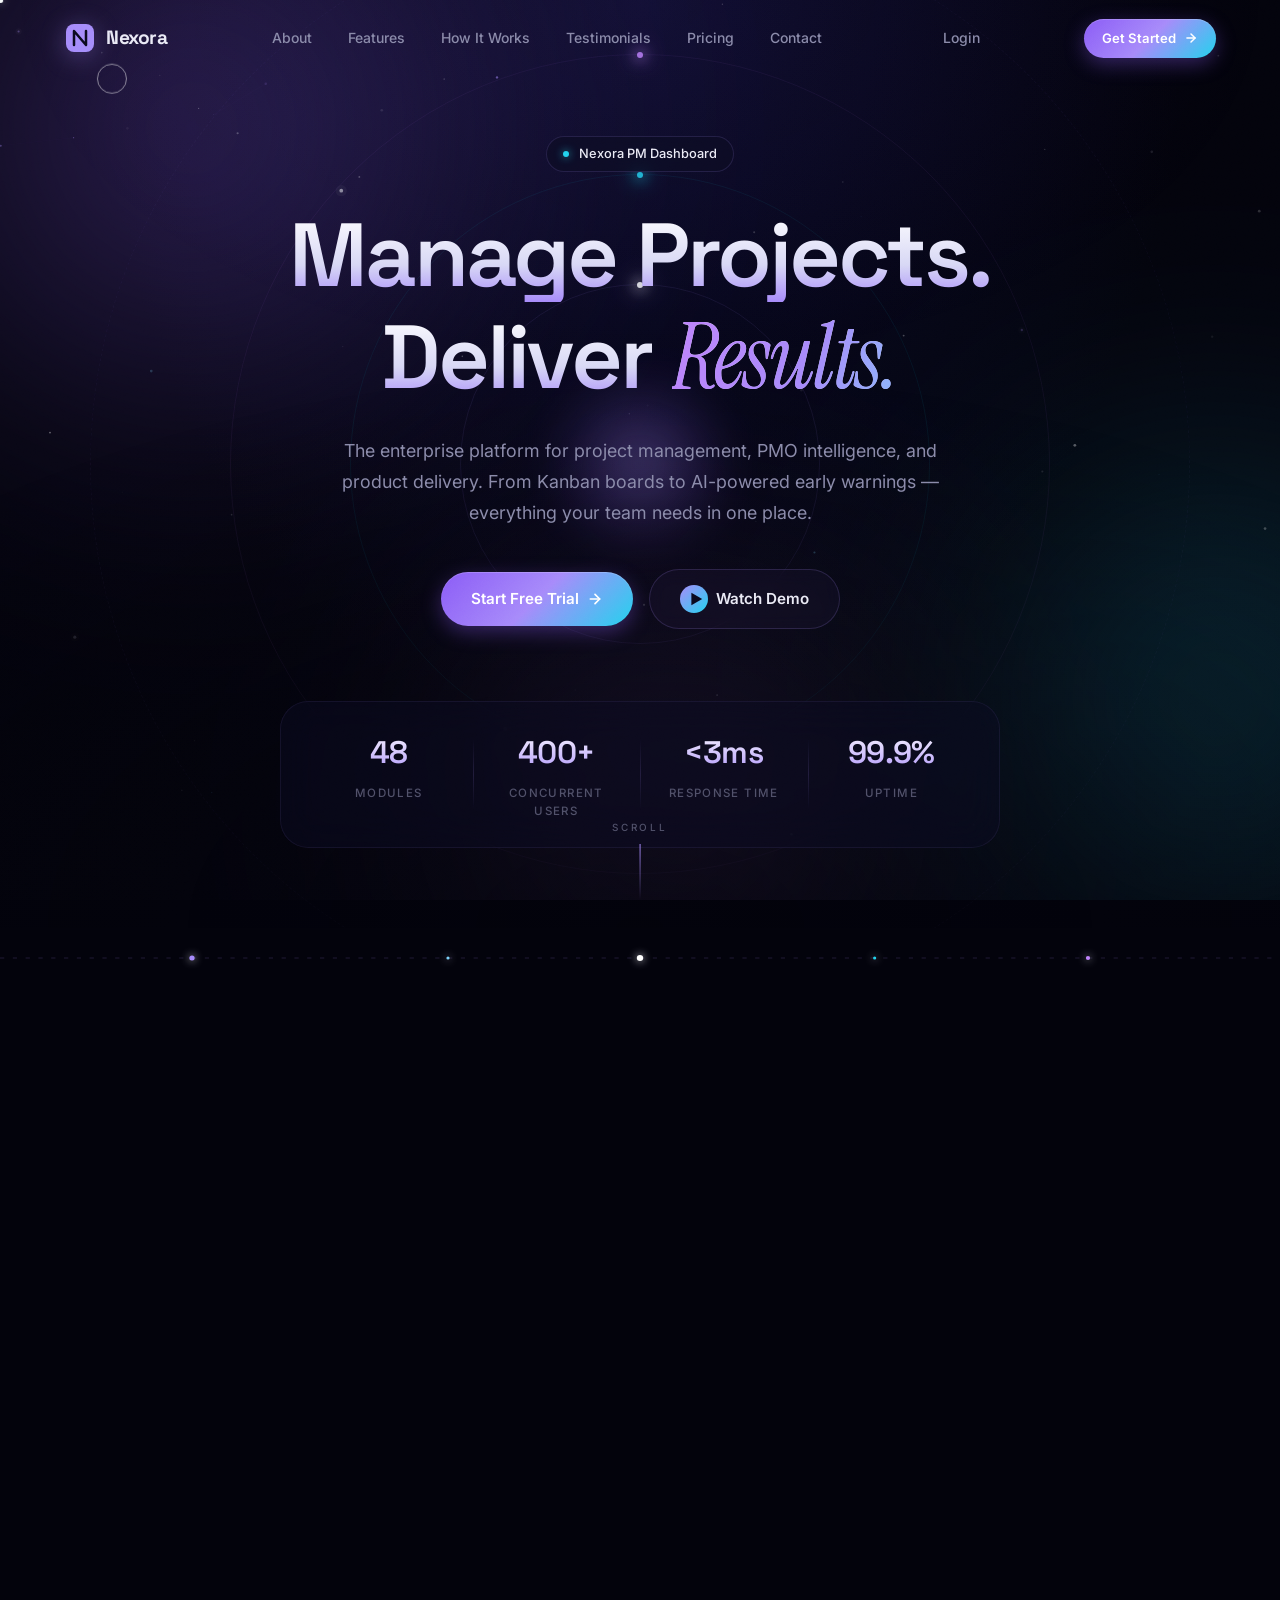
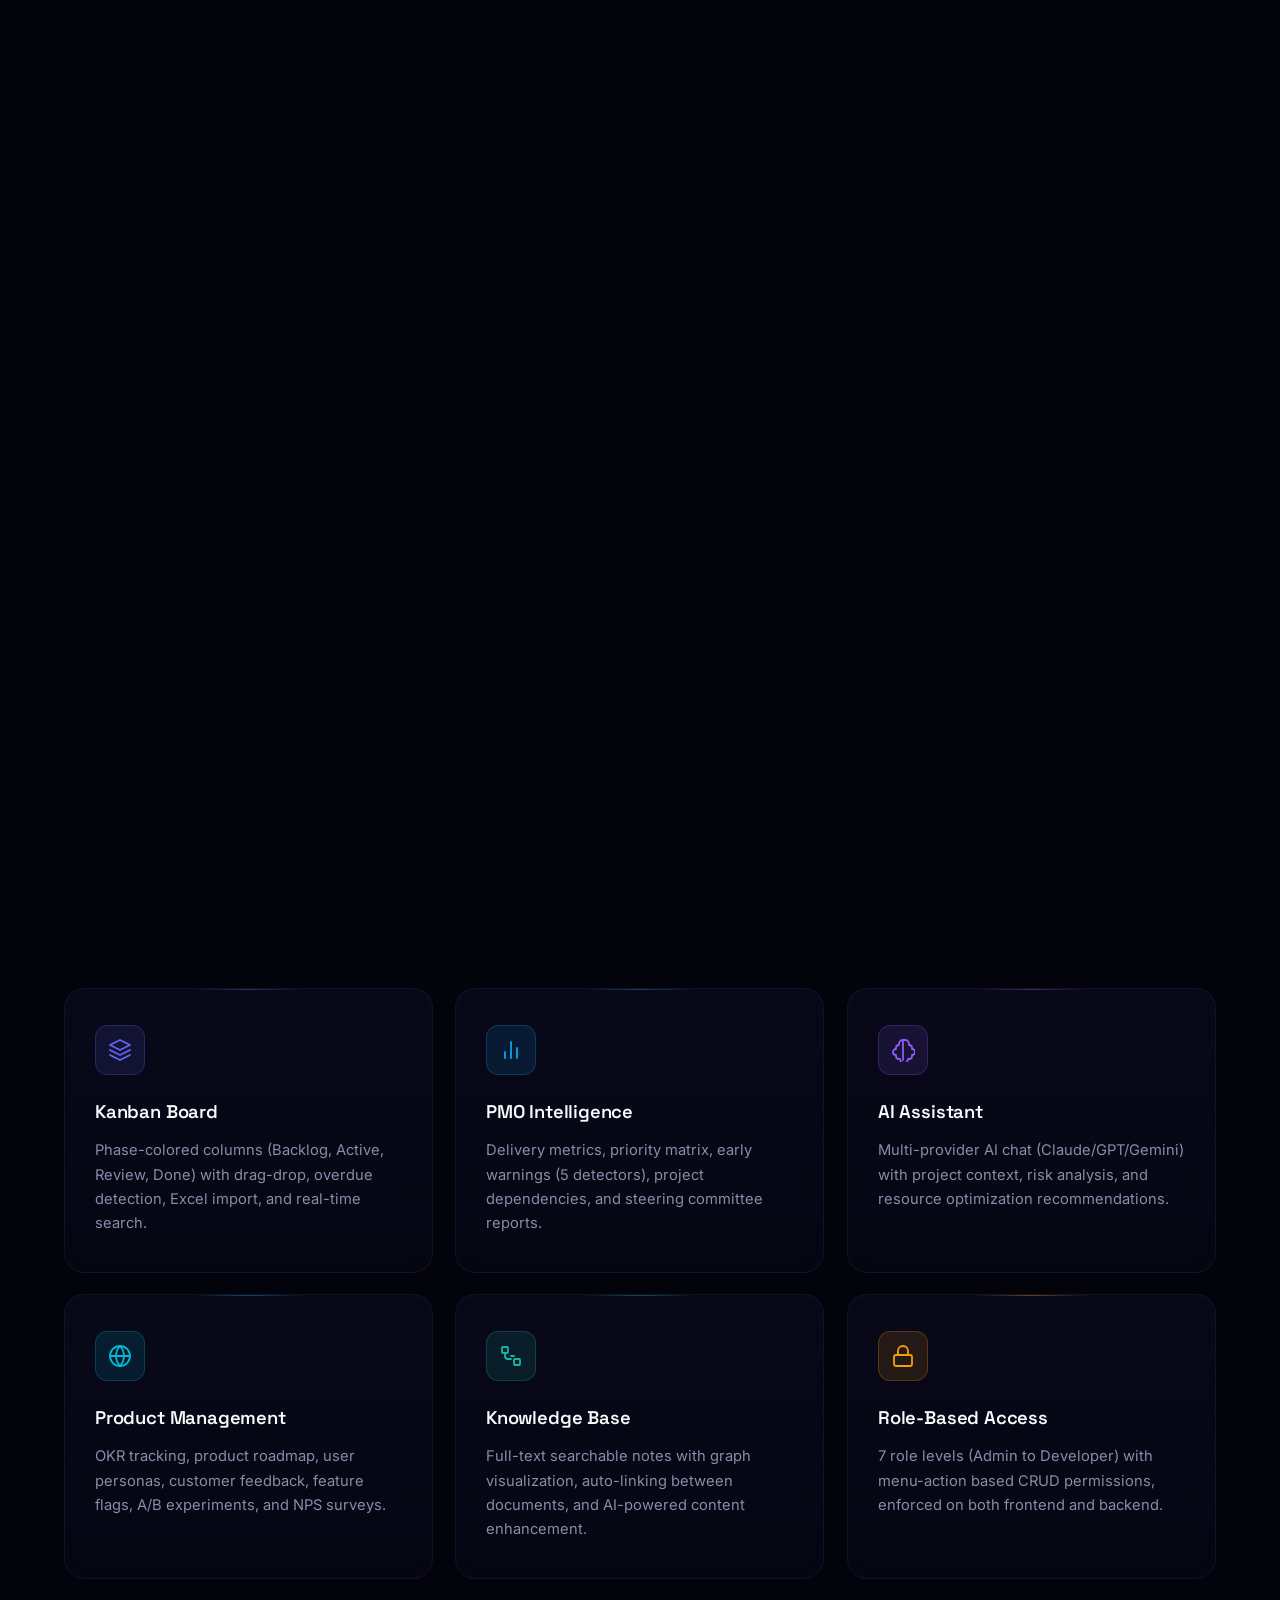
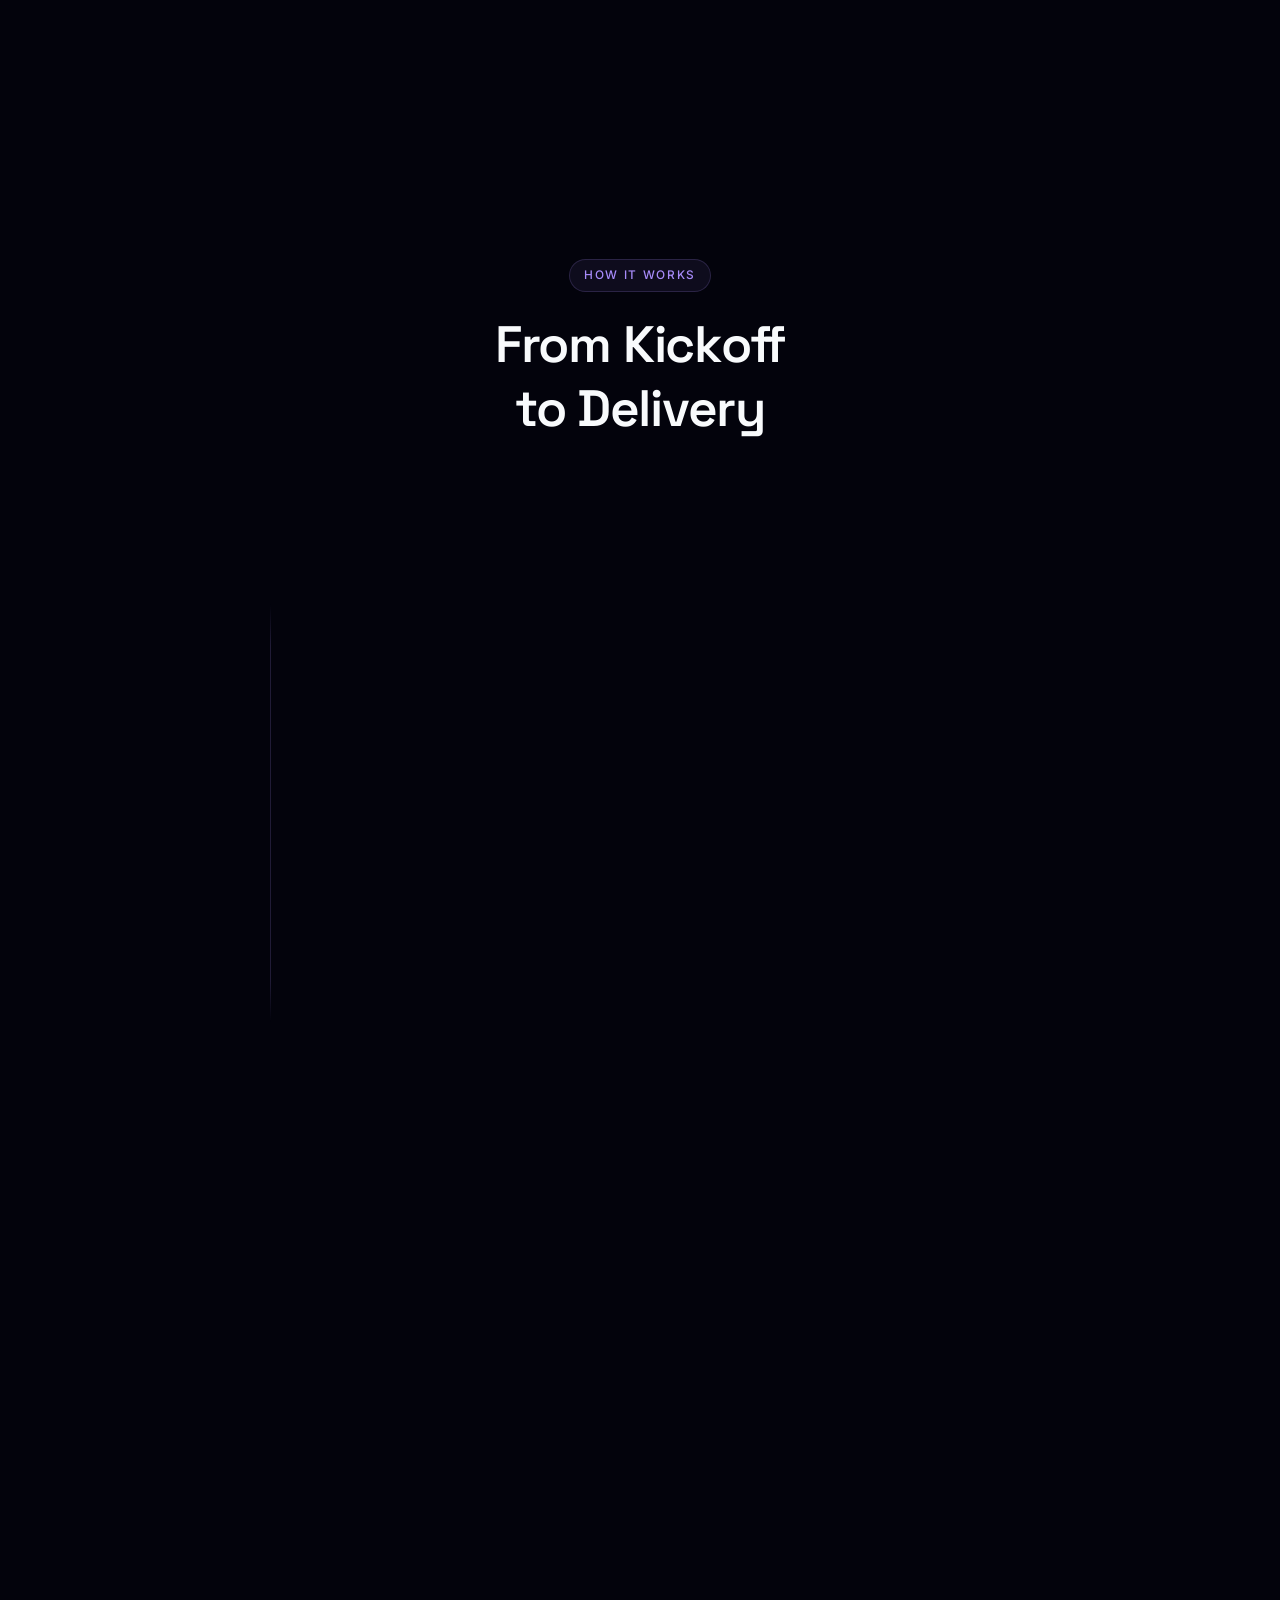
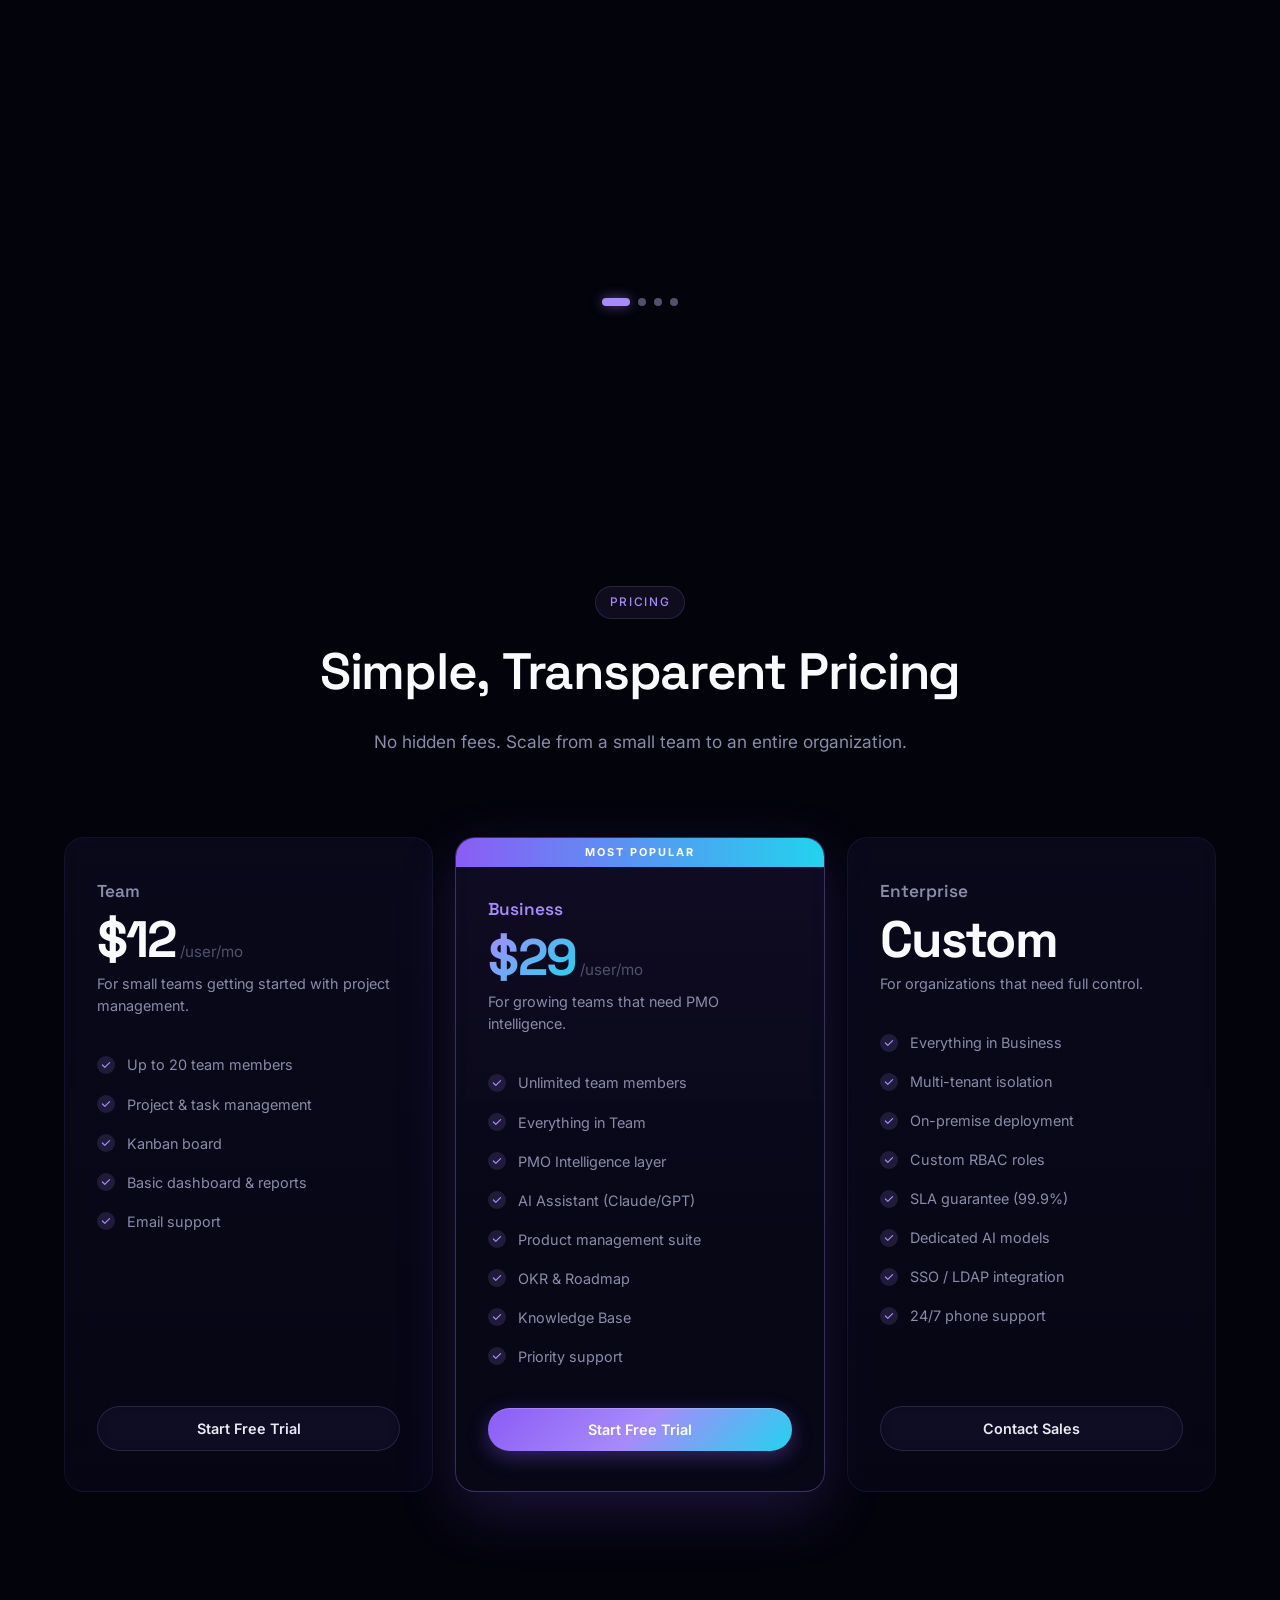
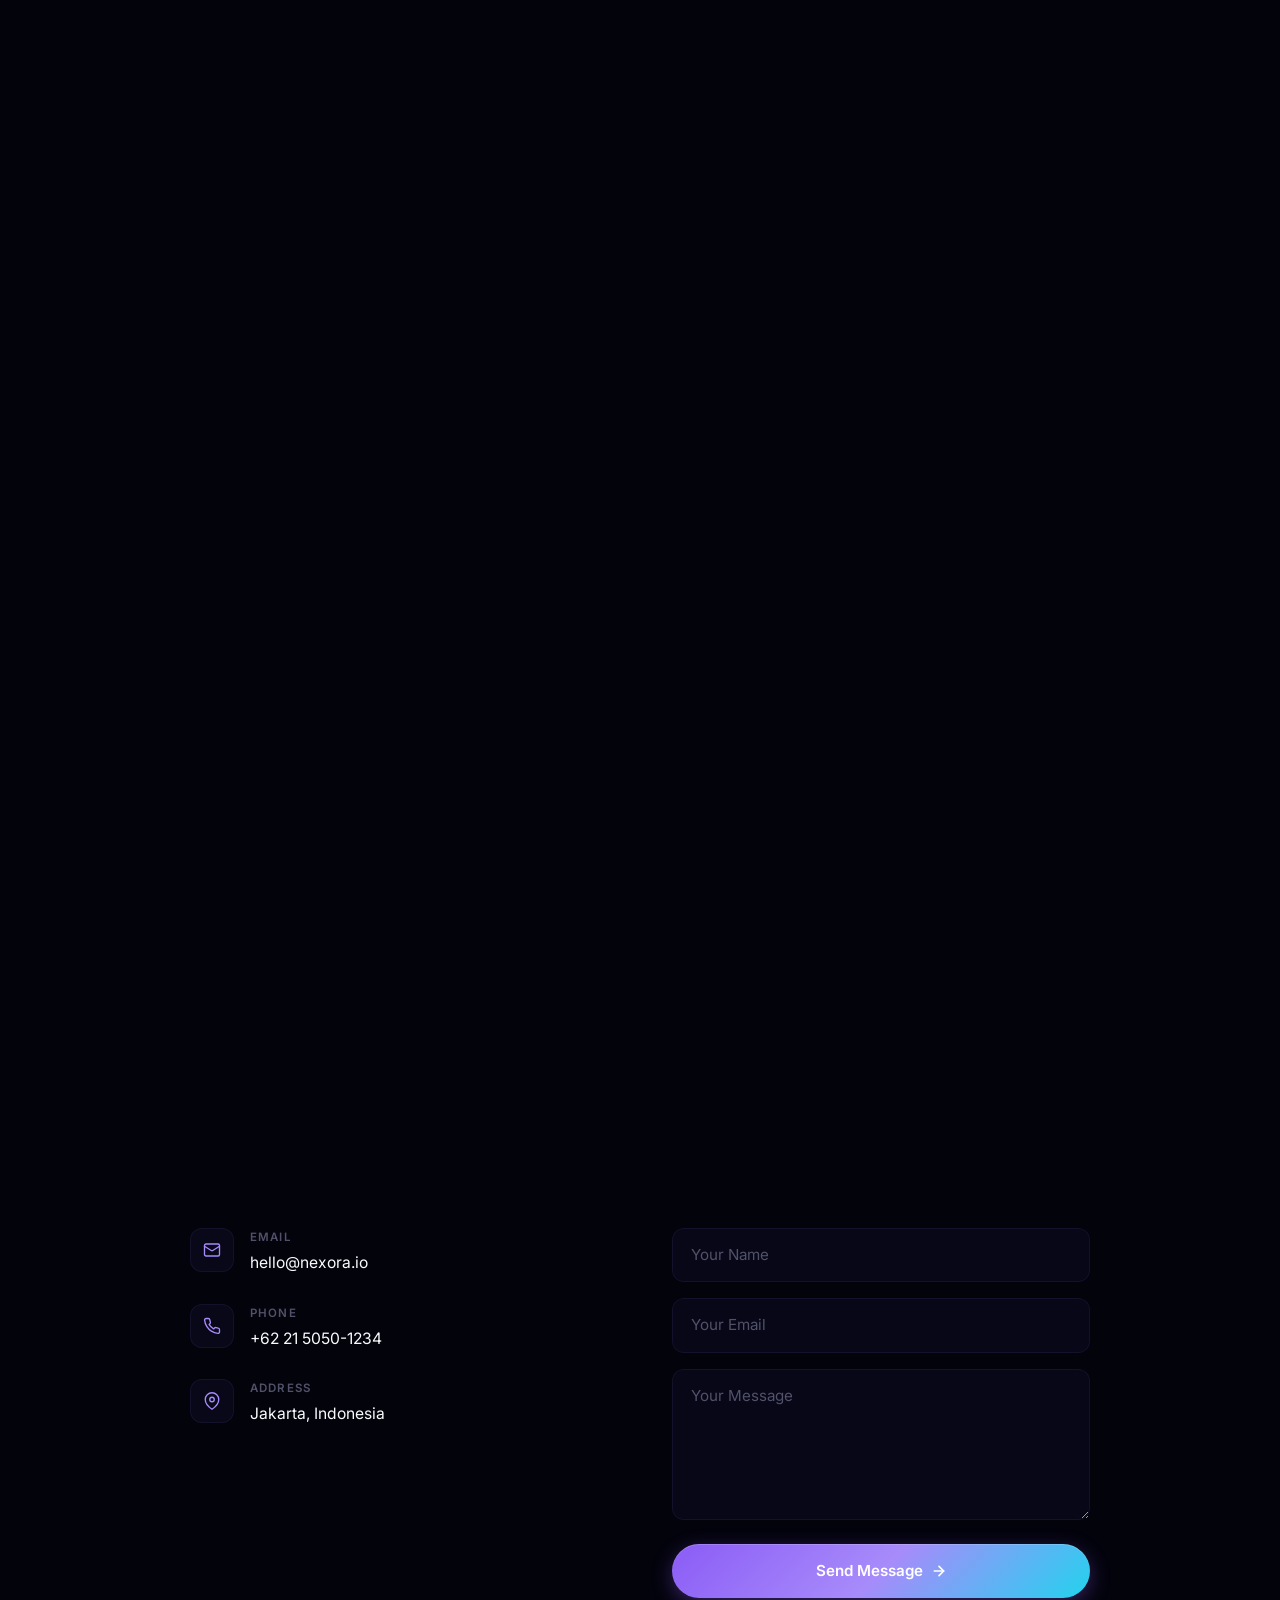
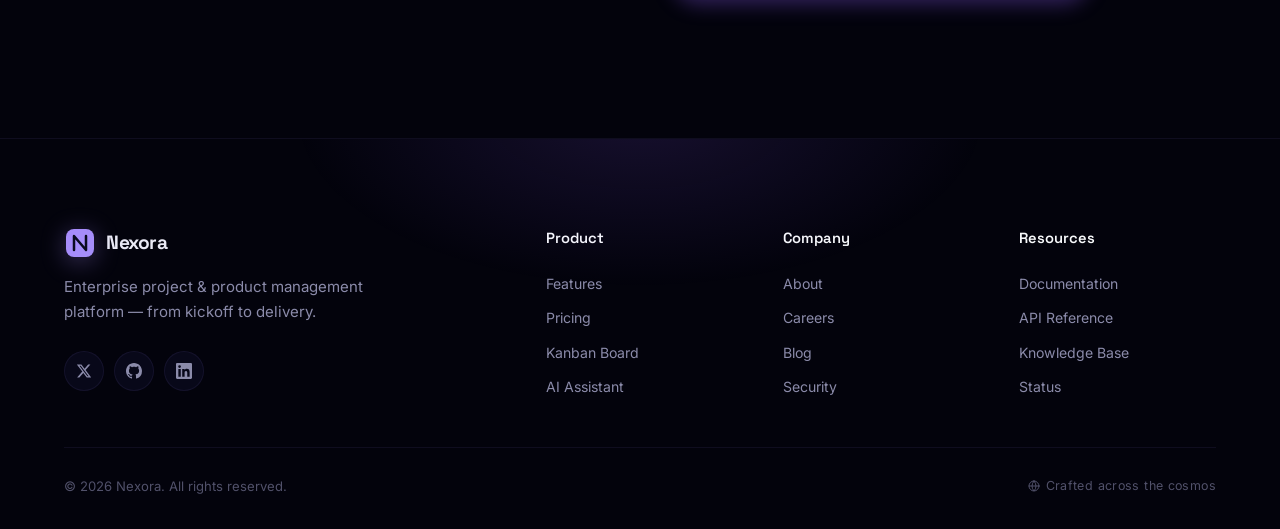
==== commit e002c911: "feat(hero): play demo video in modal on Watch Demo click Adds a 16:9 video modal triggered by the he" ====
--- a/index.html
+++ b/index.html
@@ -365,7 +365,22 @@
     </div>
   </div>
 
+  <!-- Video Demo Modal -->
+  <div class="video-modal" id="videoModal" aria-hidden="true" role="dialog" aria-label="Nexora demo video">
+    <div class="video-modal__backdrop" id="videoBackdrop"></div>
+    <div class="video-modal__card">
+      <button class="video-modal__close" id="videoClose" aria-label="Close video">&times;</button>
+      <div class="video-modal__player">
+        <video id="videoPlayer" controls playsinline preload="metadata" poster="">
+          <source src="demo/nexora-demo.webm" type="video/webm">
+          <source src="demo/nexora-demo.mp4" type="video/mp4">
+          Your browser does not support the video tag.
+        </video>
+      </div>
+    </div>
+  </div>
+
   <script src="js/content.js?v=3"></script>
-  <script src="js/main.js?v=5"></script>
+  <script src="js/main.js?v=6"></script>
 </body>
 </html>
--- a/css/style.css
+++ b/css/style.css
@@ -2433,3 +2433,97 @@
   .role-modal__card { padding: 28px 20px; }
   .role-option { padding: 13px; }
 }
+
+/* ============================================
+   VIDEO DEMO MODAL
+   ============================================ */
+.video-modal {
+  position: fixed;
+  inset: 0;
+  z-index: 10002;
+  display: flex;
+  align-items: center;
+  justify-content: center;
+  padding: 32px;
+  opacity: 0;
+  pointer-events: none;
+  transition: opacity 0.4s var(--ease-out-expo);
+}
+
+.video-modal.open { opacity: 1; pointer-events: all; }
+
+.video-modal__backdrop {
+  position: absolute;
+  inset: 0;
+  background: rgba(3, 3, 12, 0.85);
+  backdrop-filter: blur(12px);
+  -webkit-backdrop-filter: blur(12px);
+}
+
+.video-modal__card {
+  position: relative;
+  width: 100%;
+  max-width: 1080px;
+  background: linear-gradient(180deg, rgba(20, 20, 50, 0.92), rgba(13, 13, 36, 0.92));
+  border: 1px solid var(--border-color);
+  border-radius: var(--radius-xl);
+  padding: 14px;
+  transform: translateY(24px) scale(0.96);
+  transition: transform 0.5s var(--ease-out-expo);
+  box-shadow:
+    0 32px 80px rgba(0, 0, 0, 0.6),
+    0 0 60px rgba(167, 139, 250, 0.18);
+}
+
+.video-modal.open .video-modal__card {
+  transform: translateY(0) scale(1);
+}
+
+.video-modal__close {
+  position: absolute;
+  top: -14px;
+  right: -14px;
+  width: 40px;
+  height: 40px;
+  border-radius: 50%;
+  display: flex;
+  align-items: center;
+  justify-content: center;
+  font-size: 1.6rem;
+  line-height: 1;
+  color: var(--text-star);
+  background: linear-gradient(135deg, rgba(167, 139, 250, 0.95), rgba(34, 211, 238, 0.95));
+  border: 1px solid rgba(255, 255, 255, 0.18);
+  cursor: pointer;
+  box-shadow: 0 8px 24px rgba(0, 0, 0, 0.45);
+  transition: transform 0.25s var(--ease-out-expo), box-shadow 0.25s ease;
+  z-index: 2;
+}
+
+.video-modal__close:hover {
+  transform: scale(1.08) rotate(90deg);
+  box-shadow: 0 10px 30px rgba(167, 139, 250, 0.5);
+}
+
+.video-modal__player {
+  position: relative;
+  width: 100%;
+  aspect-ratio: 16 / 9;
+  border-radius: calc(var(--radius-xl) - 8px);
+  overflow: hidden;
+  background: #000;
+}
+
+.video-modal__player video {
+  width: 100%;
+  height: 100%;
+  display: block;
+  object-fit: contain;
+  background: #000;
+}
+
+@media (max-width: 600px) {
+  .video-modal { padding: 16px; }
+  .video-modal__card { padding: 8px; }
+  .video-modal__close { top: -10px; right: -10px; width: 34px; height: 34px; font-size: 1.3rem; }
+}
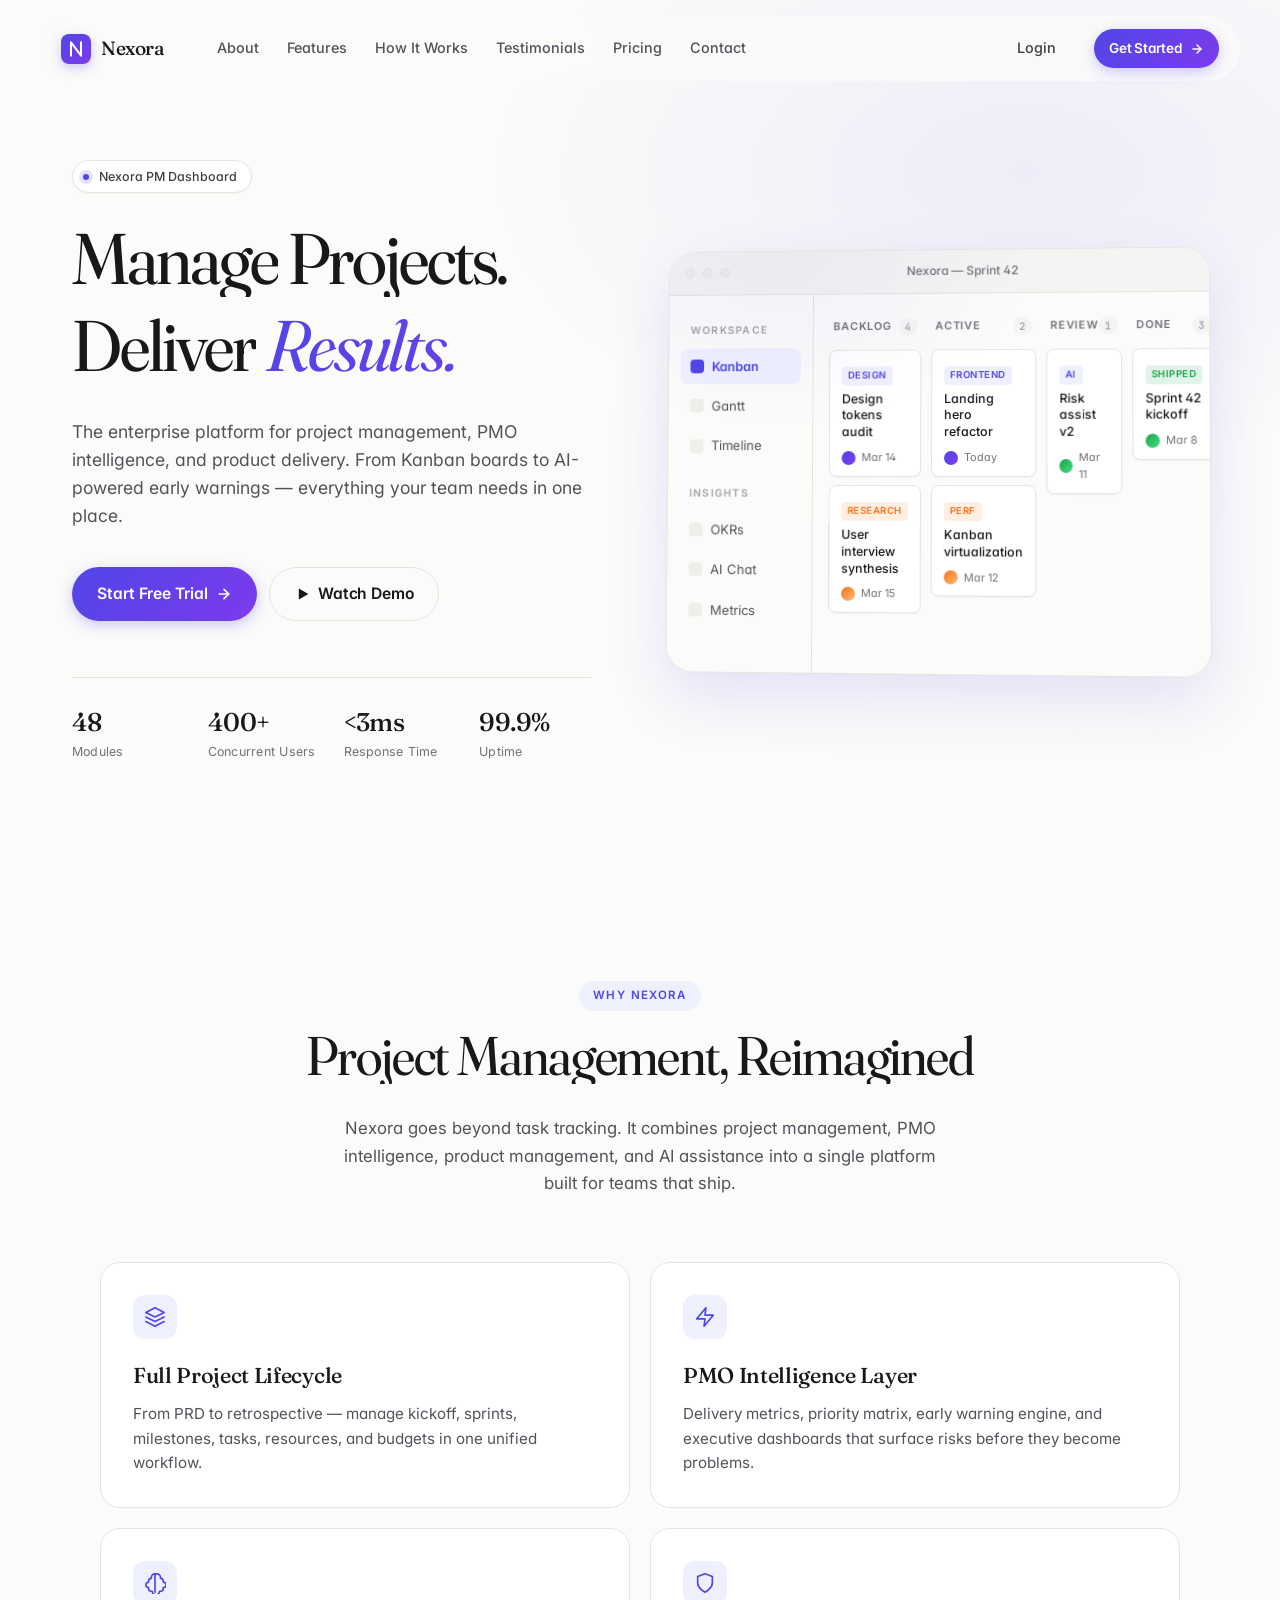
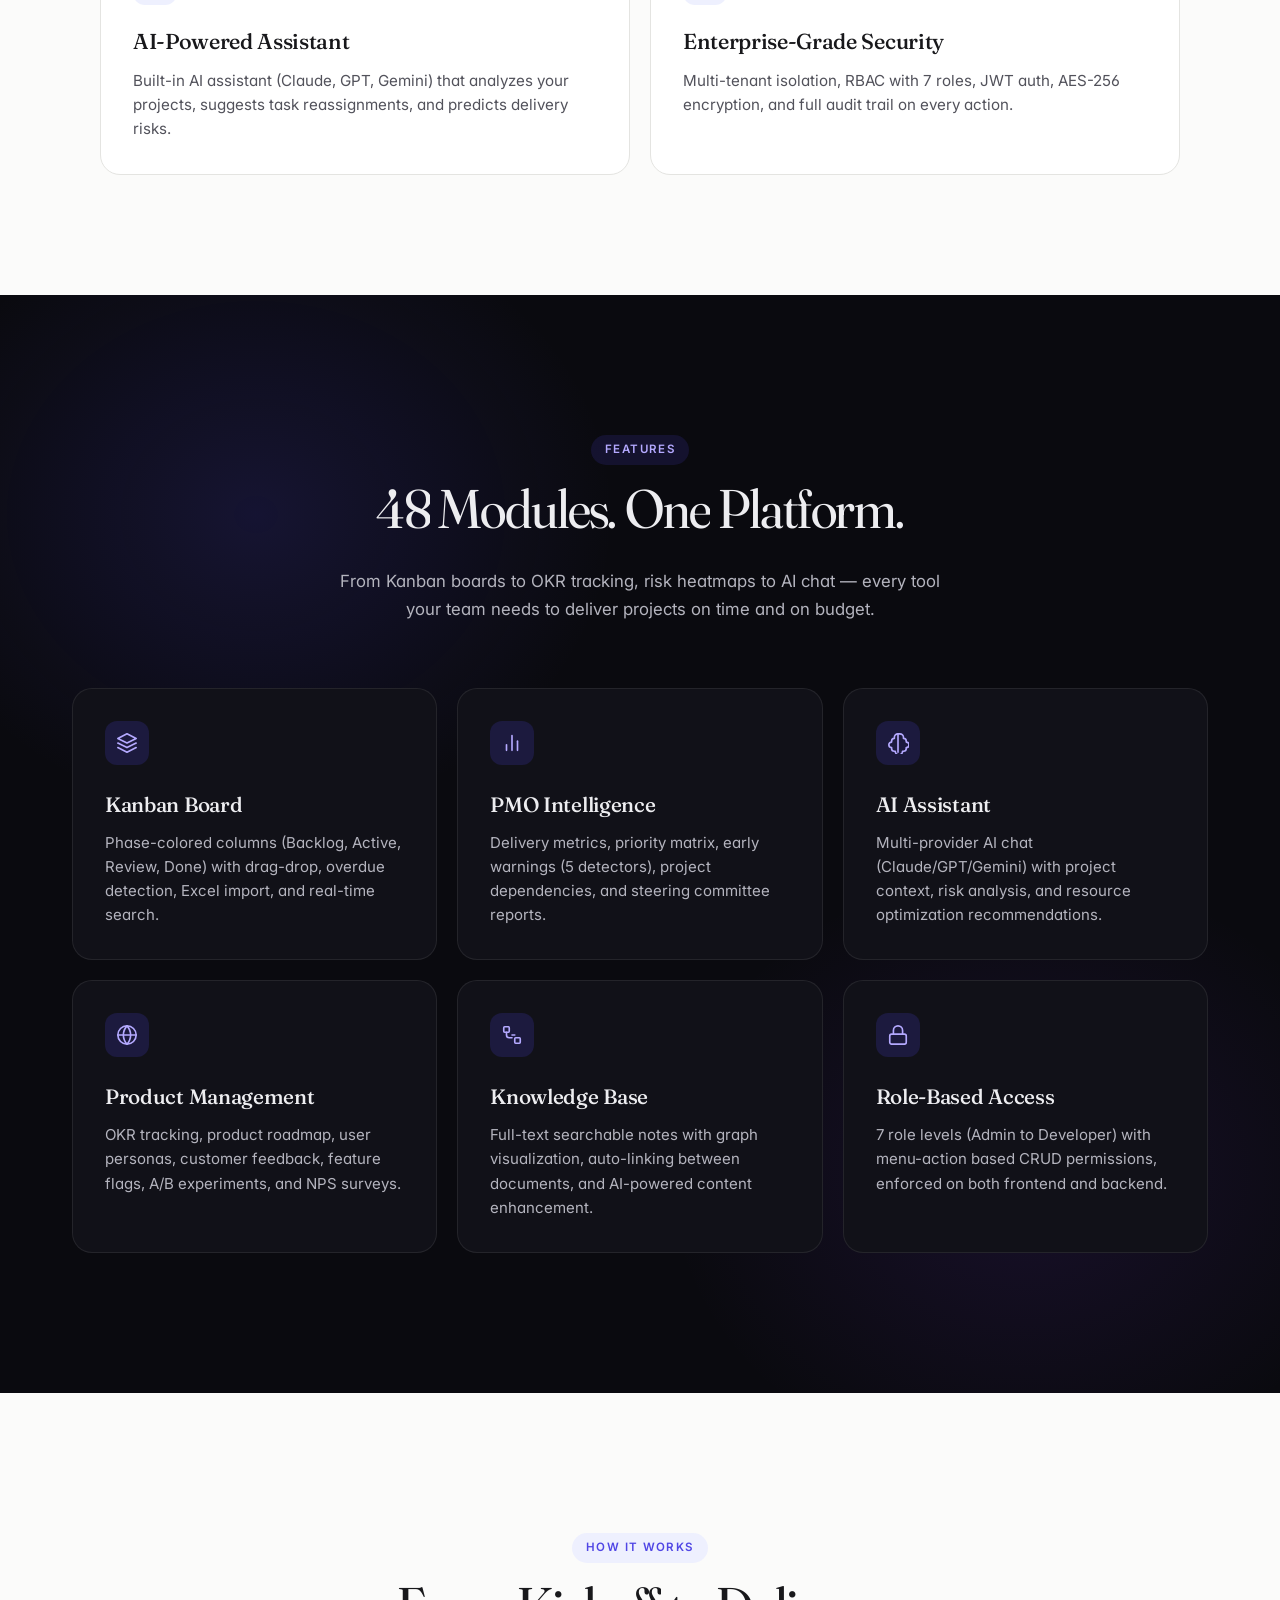
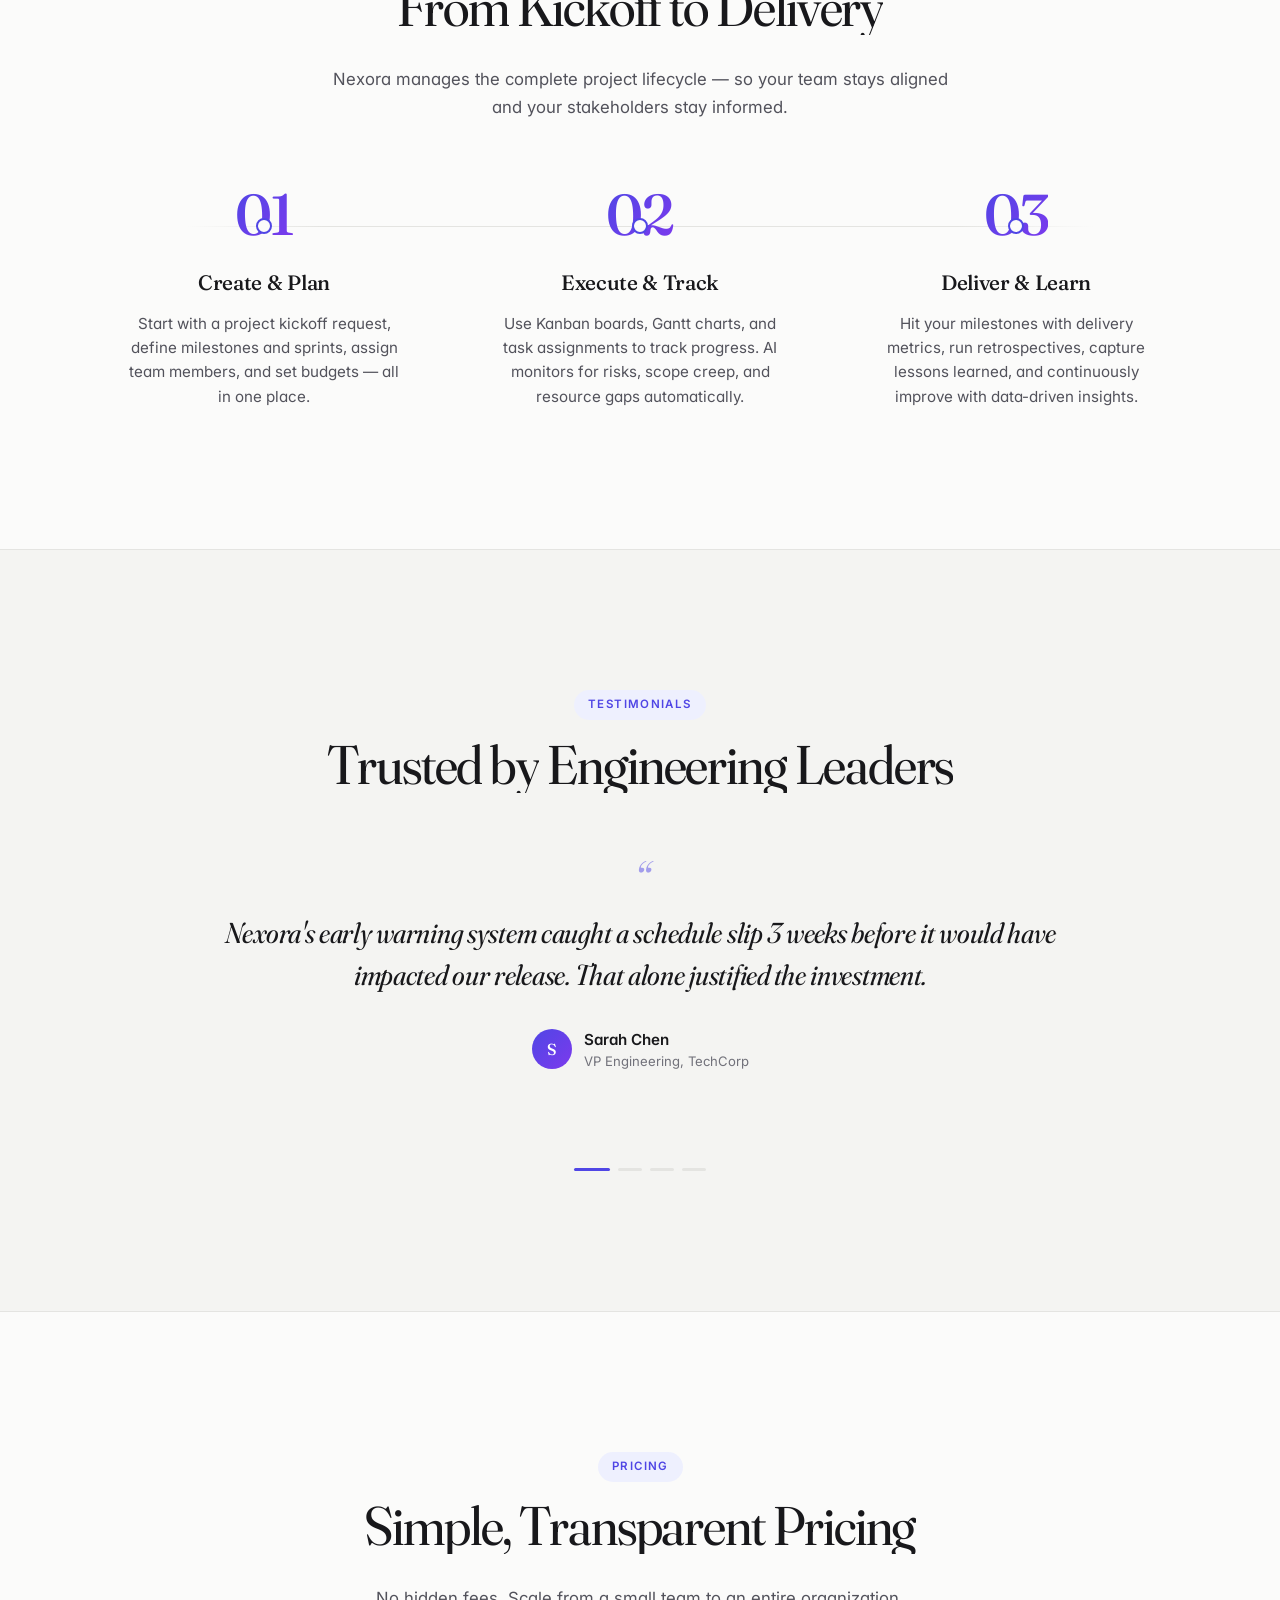
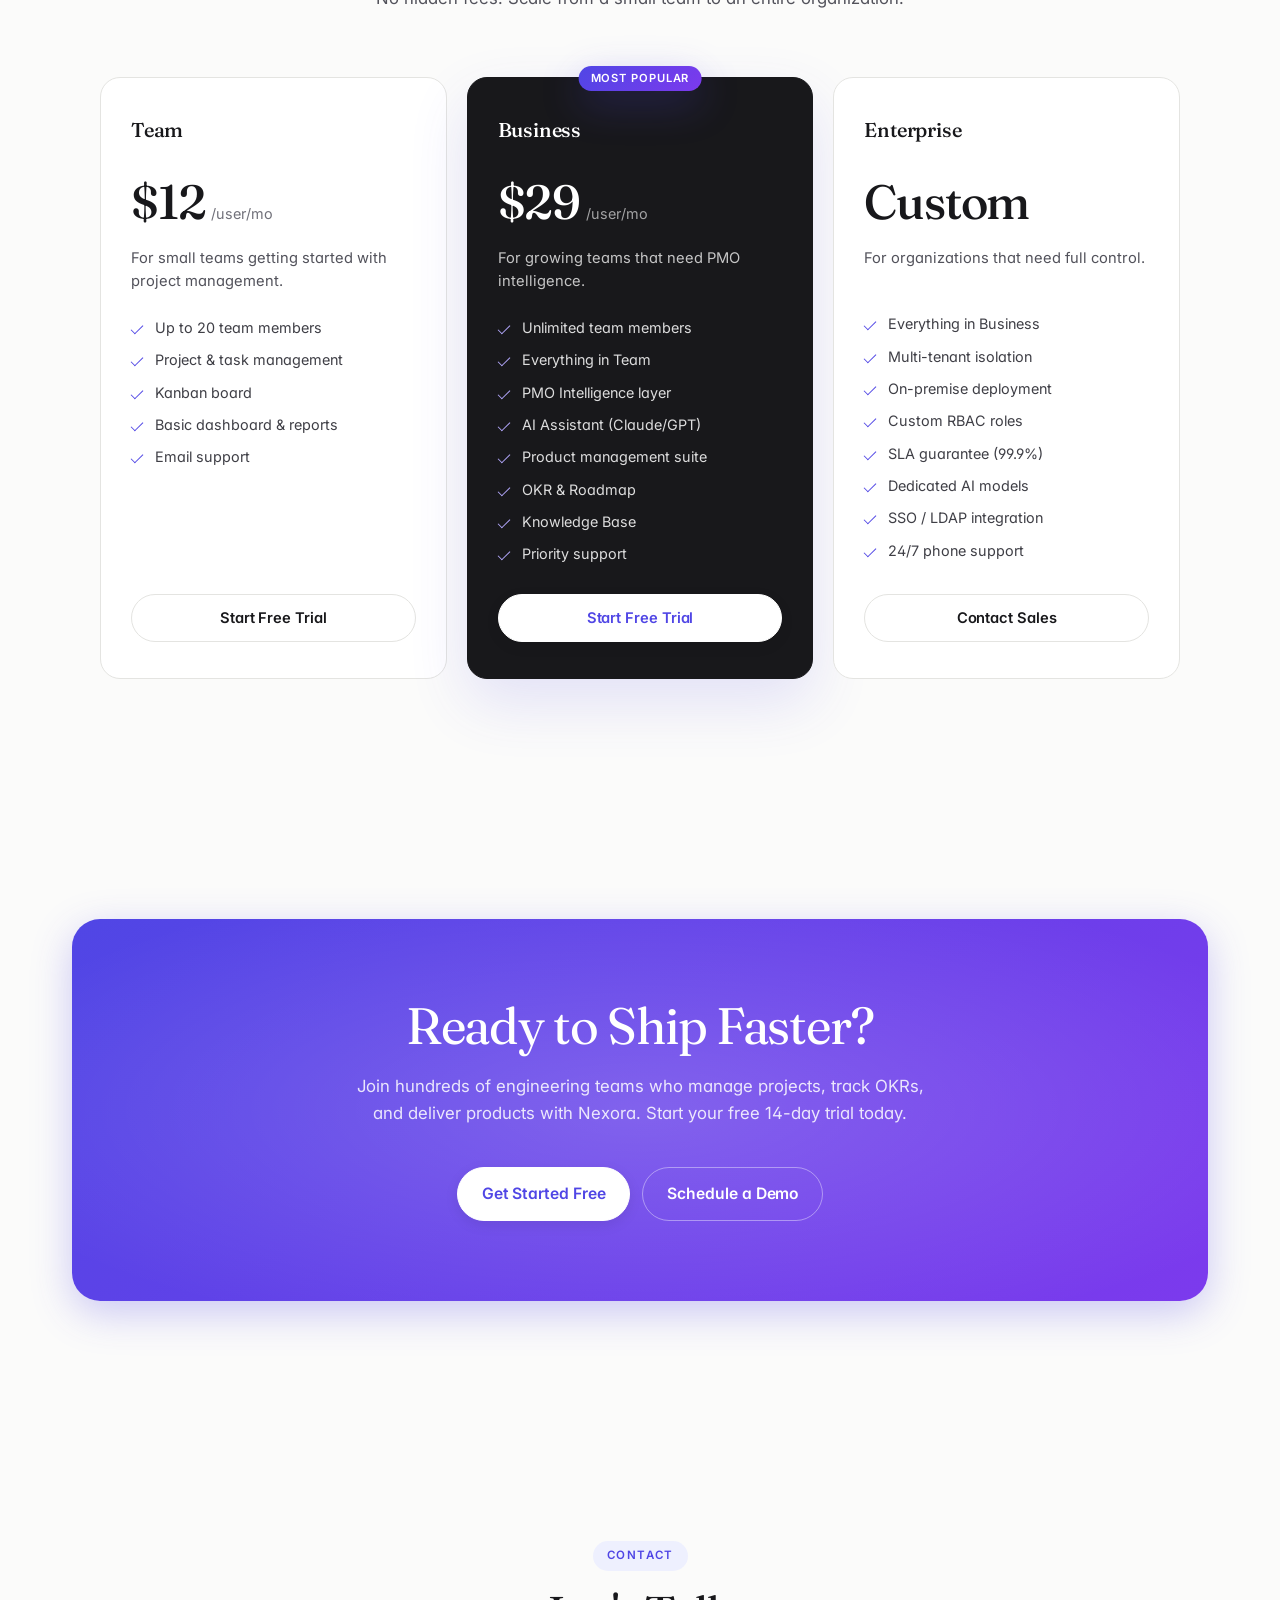
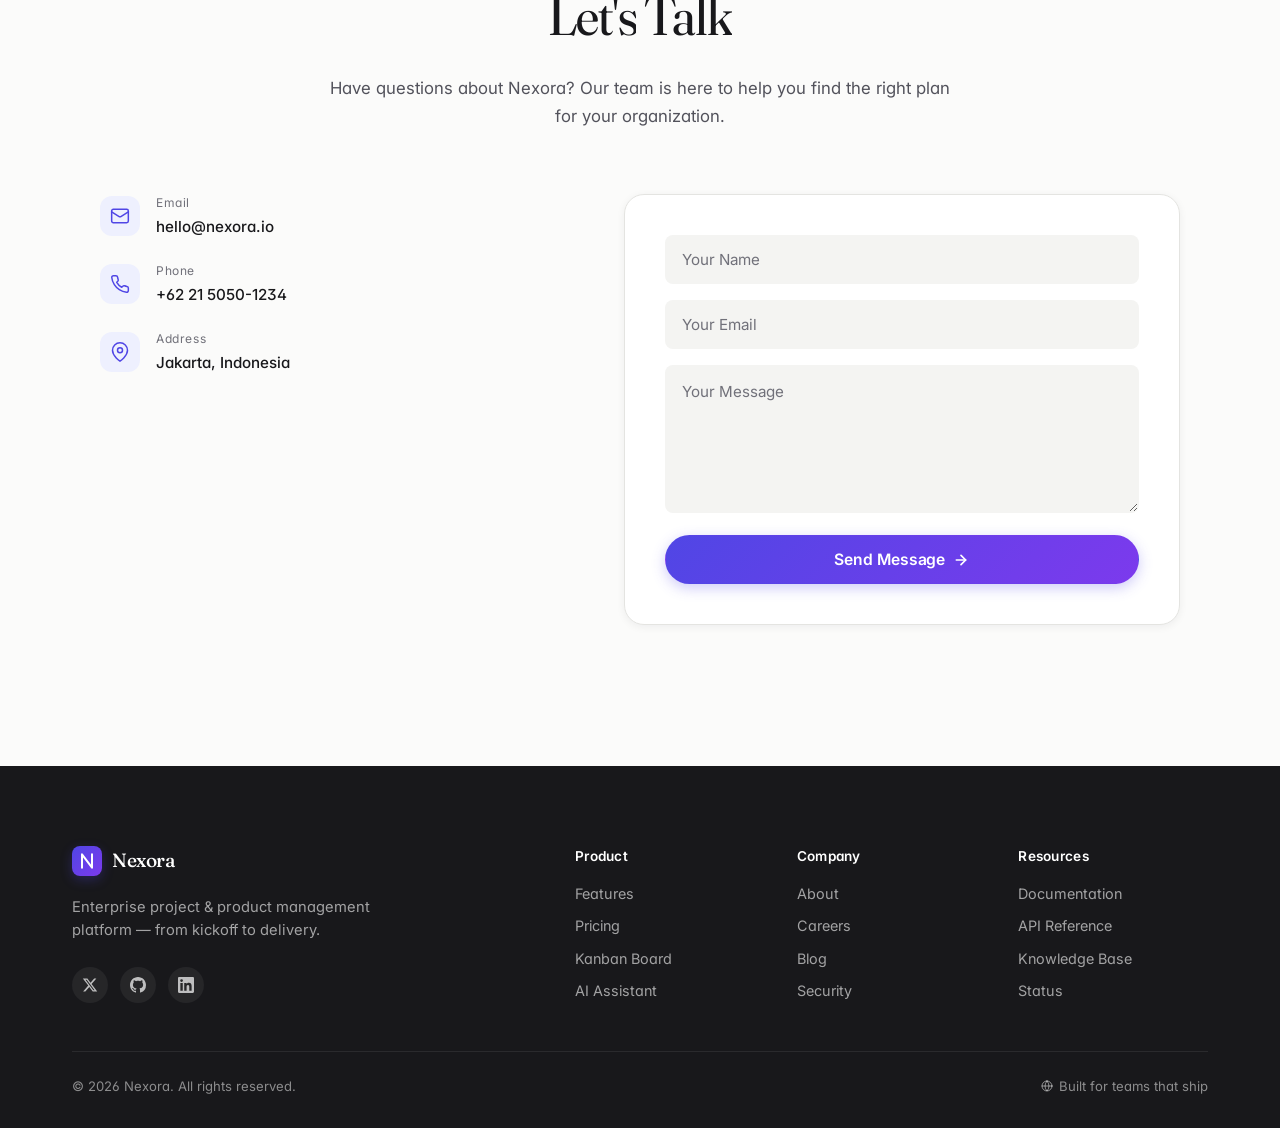
==== commit 2a14ffb3: "feat(ui): redesign landing with warm editorial theme matching pm-dashboard - Replace cosmic/galaxy t" ====
--- a/index.html
+++ b/index.html
@@ -3,65 +3,24 @@
 <head>
   <meta charset="UTF-8" />
   <meta name="viewport" content="width=device-width, initial-scale=1.0" />
-  <title>Nexora — The Future of Innovation</title>
-  <meta name="description" content="Nexora is a next-generation platform that empowers businesses to build, scale, and innovate faster than ever before." />
+  <title>Nexora — Manage Projects. Deliver Results.</title>
+  <meta name="description" content="Nexora is the enterprise platform for project management, PMO intelligence, and product delivery — from Kanban boards to AI-powered early warnings." />
   <link rel="preconnect" href="https://fonts.googleapis.com" />
   <link rel="preconnect" href="https://fonts.gstatic.com" crossorigin />
-  <link href="https://fonts.googleapis.com/css2?family=Inter:wght@300;400;500;600;700;800;900&family=Space+Grotesk:wght@400;500;600;700&family=Instrument+Serif:ital@0;1&display=swap" rel="stylesheet" />
-  <link rel="stylesheet" href="css/style.css?v=4" />
+  <link href="https://fonts.googleapis.com/css2?family=Fraunces:ital,opsz,wght,SOFT@0,9..144,300..700,30..100;1,9..144,300..700,30..100&family=Inter:wght@300;400;500;600;700&family=JetBrains+Mono:wght@400;500&display=swap" rel="stylesheet" />
+  <link rel="stylesheet" href="css/style.css?v=5" />
 </head>
 <body>
-  <!-- Page Loader -->
-  <div class="page-loader" id="pageLoader">
-    <div class="page-loader__inner">
-      <div class="page-loader__orbit">
-        <div class="page-loader__core"></div>
-        <div class="page-loader__satellite"></div>
-      </div>
-      <div class="page-loader__text">
-        <span>N</span><span>E</span><span>X</span><span>O</span><span>R</span><span>A</span>
-      </div>
-      <div class="page-loader__bar"><div class="page-loader__bar-fill" id="loaderBarFill"></div></div>
-      <div class="page-loader__caption">Initialising navigation systems</div>
-    </div>
-  </div>
-
-  <!-- Custom Cursor -->
-  <div class="cursor" id="cursor">
-    <div class="cursor__dot" id="cursorDot"></div>
-    <div class="cursor__ring" id="cursorRing"></div>
-  </div>
-
-  <!-- Cursor glow -->
-  <div class="cursor-glow" id="cursorGlow"></div>
-
-  <!-- Galaxy backdrop -->
-  <div class="galaxy" aria-hidden="true">
-    <div class="galaxy__nebula galaxy__nebula--1"></div>
-    <div class="galaxy__nebula galaxy__nebula--2"></div>
-    <div class="galaxy__nebula galaxy__nebula--3"></div>
-    <canvas class="galaxy__stars" id="starfieldCanvas"></canvas>
-    <div class="galaxy__shooting" id="shootingStars"></div>
-  </div>
-
-  <!-- Grain overlay -->
-  <div class="noise-overlay"></div>
-
-  <!-- Side scroll-rail -->
-  <aside class="scroll-rail" id="scrollRail" aria-hidden="true">
-    <div class="scroll-rail__track"></div>
-    <div class="scroll-rail__items" id="scrollRailItems"></div>
-  </aside>
+  <!-- Scroll progress -->
+  <div class="scroll-progress" id="scrollProgress"></div>
 
   <!-- Navigation -->
   <nav class="nav" id="nav">
     <div class="nav__inner container">
       <a href="#" class="nav__logo" id="navLogo">
         <span class="nav__logo-icon">
-          <svg width="32" height="32" viewBox="0 0 32 32" fill="none">
-            <defs><linearGradient id="logoGrad" x1="0" y1="0" x2="32" y2="32"><stop stop-color="#a78bfa"/><stop offset="0.55" stop-color="#7dd3fc"/><stop offset="1" stop-color="#22d3ee"/></linearGradient></defs>
-            <rect x="2" y="2" width="28" height="28" rx="8" fill="url(#logoGrad)"/>
-            <path d="M10 23V9L22 23V9" stroke="#0a0a1f" stroke-width="2.5" stroke-linecap="round" stroke-linejoin="round" fill="none"/>
+          <svg width="20" height="20" viewBox="0 0 24 24" fill="none" stroke="currentColor" stroke-width="2.4" stroke-linecap="round" stroke-linejoin="round">
+            <path d="M6 20V4l12 16V4"/>
           </svg>
         </span>
         <span class="nav__logo-text">Nexora</span>
@@ -86,104 +45,179 @@
   </div>
 
   <!-- Hero -->
-  <section class="hero" id="hero" data-rail="Home">
-    <!-- Hero orbital system: a central glow with concentric rings + orbiting points -->
-    <div class="hero__orbit" aria-hidden="true">
-      <div class="hero__core"></div>
-      <div class="hero__ring hero__ring--1"><span class="hero__satellite"></span></div>
-      <div class="hero__ring hero__ring--2"><span class="hero__satellite"></span></div>
-      <div class="hero__ring hero__ring--3"><span class="hero__satellite"></span></div>
-      <div class="hero__ring hero__ring--4"></div>
-    </div>
-
-    <canvas class="hero__canvas" id="heroCanvas"></canvas>
-    <div class="hero__gradient"></div>
-
-    <div class="hero__content container">
-      <div class="hero__badge reveal-up" id="heroBadge">
-        <span class="hero__badge-dot"></span>
-        <span>Introducing Nexora 2.0</span>
-      </div>
-      <h1 class="hero__headline" id="heroHeadline" data-split></h1>
-      <p class="hero__sub reveal-up" id="heroSub"></p>
-      <div class="hero__actions reveal-up">
-        <a href="#pricing" class="btn btn--primary btn--lg" id="heroPrimaryCta">
-          <span class="btn__label">Start Free Trial</span>
-          <span class="btn__arrow">
-            <svg width="16" height="16" viewBox="0 0 24 24" fill="none" stroke="currentColor" stroke-width="2.5" stroke-linecap="round" stroke-linejoin="round"><line x1="5" y1="12" x2="19" y2="12"/><polyline points="12 5 19 12 12 19"/></svg>
-          </span>
-        </a>
-        <a href="#" class="btn btn--ghost btn--lg" id="heroSecondaryCta">
-          <span class="btn__play-icon">
-            <svg width="18" height="18" viewBox="0 0 20 20" fill="currentColor"><polygon points="6,3 18,10 6,17"/></svg>
-          </span>
-          <span class="btn__label">Watch Demo</span>
-        </a>
-      </div>
-      <div class="hero__stats" id="heroStats"></div>
-    </div>
-    <div class="hero__scroll-indicator">
-      <span class="hero__scroll-label">Scroll</span>
-      <div class="hero__scroll-line"></div>
-    </div>
-  </section>
-
-  <!-- Constellation divider (subtle line + dots) -->
-  <div class="constellation" aria-hidden="true">
-    <svg viewBox="0 0 1200 60" preserveAspectRatio="none">
-      <line x1="0" y1="30" x2="1200" y2="30" stroke="rgba(167,139,250,0.18)" stroke-width="1" stroke-dasharray="4 8" />
-      <circle cx="180" cy="30" r="2.5" fill="#a78bfa" />
-      <circle cx="420" cy="30" r="1.5" fill="#7dd3fc" />
-      <circle cx="600" cy="30" r="3"   fill="#fff" />
-      <circle cx="820" cy="30" r="1.5" fill="#22d3ee" />
-      <circle cx="1020" cy="30" r="2"  fill="#c084fc" />
-    </svg>
-  </div>
+  <section class="hero" id="hero">
+    <div class="container">
+      <div class="hero__grid">
+        <div class="hero__content">
+          <div class="hero__badge reveal" id="heroBadge">
+            <span class="hero__badge-dot"></span>
+            <span>Introducing Nexora 2.0</span>
+          </div>
+          <h1 class="hero__headline" id="heroHeadline" data-split></h1>
+          <p class="hero__sub reveal" id="heroSub"></p>
+          <div class="hero__actions reveal">
+            <a href="#pricing" class="btn btn--primary btn--lg" id="heroPrimaryCta">
+              <span class="btn__label">Start Free Trial</span>
+              <span class="btn__arrow">
+                <svg width="16" height="16" viewBox="0 0 24 24" fill="none" stroke="currentColor" stroke-width="2.5" stroke-linecap="round" stroke-linejoin="round"><line x1="5" y1="12" x2="19" y2="12"/><polyline points="12 5 19 12 12 19"/></svg>
+              </span>
+            </a>
+            <a href="#" class="btn btn--ghost btn--lg" id="heroSecondaryCta">
+              <span class="btn__play-icon">
+                <svg width="16" height="16" viewBox="0 0 20 20" fill="currentColor"><polygon points="6,3 18,10 6,17"/></svg>
+              </span>
+              <span class="btn__label">Watch Demo</span>
+            </a>
+          </div>
+          <div class="hero__stats reveal-stagger" id="heroStats"></div>
+        </div>
+
+        <!-- Hero device mockup: mini pm-dashboard Kanban -->
+        <div class="hero__mockup reveal" id="heroMockup">
+          <div class="hero__mockup-glow"></div>
+          <div class="hero__mockup-frame" id="heroMockupFrame">
+            <div class="hero__mockup-topbar">
+              <span class="hero__mockup-dot"></span>
+              <span class="hero__mockup-dot"></span>
+              <span class="hero__mockup-dot"></span>
+              <span class="hero__mockup-title">Nexora — Sprint 42</span>
+            </div>
+            <div class="hero__mockup-body">
+              <aside class="hero__mockup-sidebar">
+                <div class="hero__mockup-navlabel">Workspace</div>
+                <div class="hero__mockup-navitem is-active">Kanban</div>
+                <div class="hero__mockup-navitem">Gantt</div>
+                <div class="hero__mockup-navitem">Timeline</div>
+                <div class="hero__mockup-navlabel" style="margin-top:8px">Insights</div>
+                <div class="hero__mockup-navitem">OKRs</div>
+                <div class="hero__mockup-navitem">AI Chat</div>
+                <div class="hero__mockup-navitem">Metrics</div>
+              </aside>
+              <div class="hero__mockup-board">
+                <div class="hero__mockup-column">
+                  <div class="hero__mockup-col-header">
+                    <span>Backlog</span>
+                    <span class="hero__mockup-col-count">4</span>
+                  </div>
+                  <div class="hero__mockup-card">
+                    <span class="hero__mockup-card-tag tag-i">DESIGN</span>
+                    <div class="hero__mockup-card-title">Design tokens audit</div>
+                    <div class="hero__mockup-card-meta">
+                      <span class="hero__mockup-avatar"></span>
+                      <span>Mar 14</span>
+                    </div>
+                  </div>
+                  <div class="hero__mockup-card">
+                    <span class="hero__mockup-card-tag tag-c">RESEARCH</span>
+                    <div class="hero__mockup-card-title">User interview synthesis</div>
+                    <div class="hero__mockup-card-meta">
+                      <span class="hero__mockup-avatar avatar-2"></span>
+                      <span>Mar 15</span>
+                    </div>
+                  </div>
+                </div>
+                <div class="hero__mockup-column">
+                  <div class="hero__mockup-col-header">
+                    <span>Active</span>
+                    <span class="hero__mockup-col-count">2</span>
+                  </div>
+                  <div class="hero__mockup-card">
+                    <span class="hero__mockup-card-tag tag-i">FRONTEND</span>
+                    <div class="hero__mockup-card-title">Landing hero refactor</div>
+                    <div class="hero__mockup-card-meta">
+                      <span class="hero__mockup-avatar"></span>
+                      <span>Today</span>
+                    </div>
+                  </div>
+                  <div class="hero__mockup-card">
+                    <span class="hero__mockup-card-tag tag-c">PERF</span>
+                    <div class="hero__mockup-card-title">Kanban virtualization</div>
+                    <div class="hero__mockup-card-meta">
+                      <span class="hero__mockup-avatar avatar-2"></span>
+                      <span>Mar 12</span>
+                    </div>
+                  </div>
+                </div>
+                <div class="hero__mockup-column">
+                  <div class="hero__mockup-col-header">
+                    <span>Review</span>
+                    <span class="hero__mockup-col-count">1</span>
+                  </div>
+                  <div class="hero__mockup-card">
+                    <span class="hero__mockup-card-tag tag-i">AI</span>
+                    <div class="hero__mockup-card-title">Risk assist v2</div>
+                    <div class="hero__mockup-card-meta">
+                      <span class="hero__mockup-avatar avatar-3"></span>
+                      <span>Mar 11</span>
+                    </div>
+                  </div>
+                </div>
+                <div class="hero__mockup-column">
+                  <div class="hero__mockup-col-header">
+                    <span>Done</span>
+                    <span class="hero__mockup-col-count">3</span>
+                  </div>
+                  <div class="hero__mockup-card">
+                    <span class="hero__mockup-card-tag tag-g">SHIPPED</span>
+                    <div class="hero__mockup-card-title">Sprint 42 kickoff</div>
+                    <div class="hero__mockup-card-meta">
+                      <span class="hero__mockup-avatar avatar-3"></span>
+                      <span>Mar 8</span>
+                    </div>
+                  </div>
+                </div>
+              </div>
+            </div>
+          </div>
+        </div>
+      </div>
+    </div>
+  </section>
 
   <!-- About -->
-  <section class="section about" id="about" data-rail="About">
-    <div class="container">
-      <div class="section__header">
-        <span class="badge reveal-up" id="aboutBadge">Why Nexora</span>
-        <h2 class="section__title" id="aboutHeadline" data-split></h2>
-        <p class="section__desc reveal-up" id="aboutDesc"></p>
-      </div>
-      <div class="about__grid" id="aboutGrid"></div>
-    </div>
-  </section>
-
-  <!-- Features -->
-  <section class="section features" id="features" data-rail="Features">
-    <div class="container">
-      <div class="section__header">
-        <span class="badge reveal-up" id="featuresBadge">Features</span>
-        <h2 class="section__title" id="featuresHeadline" data-split></h2>
-        <p class="section__desc reveal-up" id="featuresDesc"></p>
-      </div>
-      <div class="features__grid" id="featuresGrid"></div>
+  <section class="section about" id="about">
+    <div class="container">
+      <div class="section__header">
+        <span class="badge reveal" id="aboutBadge">Why Nexora</span>
+        <h2 class="section__title reveal" id="aboutHeadline" data-split></h2>
+        <p class="section__desc reveal" id="aboutDesc"></p>
+      </div>
+      <div class="about__grid reveal-stagger" id="aboutGrid"></div>
+    </div>
+  </section>
+
+  <!-- Features (dark cinematic) -->
+  <section class="section features" id="features">
+    <div class="container">
+      <div class="section__header">
+        <span class="badge reveal" id="featuresBadge">Features</span>
+        <h2 class="section__title reveal" id="featuresHeadline" data-split></h2>
+        <p class="section__desc reveal" id="featuresDesc"></p>
+      </div>
+      <div class="features__grid reveal-stagger" id="featuresGrid"></div>
     </div>
   </section>
 
   <!-- How It Works -->
-  <section class="section how-it-works" id="how-it-works" data-rail="Process">
-    <div class="container">
-      <div class="section__header">
-        <span class="badge reveal-up" id="hiwBadge">How It Works</span>
-        <h2 class="section__title" id="hiwHeadline" data-split></h2>
-        <p class="section__desc reveal-up" id="hiwDesc"></p>
-      </div>
-      <div class="hiw__timeline" id="hiwTimeline"></div>
+  <section class="section how-it-works" id="how-it-works">
+    <div class="container">
+      <div class="section__header">
+        <span class="badge reveal" id="hiwBadge">How It Works</span>
+        <h2 class="section__title reveal" id="hiwHeadline" data-split></h2>
+        <p class="section__desc reveal" id="hiwDesc"></p>
+      </div>
+      <div class="hiw__timeline reveal-stagger" id="hiwTimeline"></div>
     </div>
   </section>
 
   <!-- Testimonials -->
-  <section class="section testimonials" id="testimonials" data-rail="Voices">
-    <div class="container">
-      <div class="section__header">
-        <span class="badge reveal-up" id="testBadge">Testimonials</span>
-        <h2 class="section__title" id="testHeadline" data-split></h2>
-      </div>
-      <div class="testimonials__track-wrapper reveal-up">
+  <section class="section testimonials" id="testimonials">
+    <div class="container">
+      <div class="section__header">
+        <span class="badge reveal" id="testBadge">Testimonials</span>
+        <h2 class="section__title reveal" id="testHeadline" data-split></h2>
+      </div>
+      <div class="testimonials__track-wrapper reveal">
         <div class="testimonials__track" id="testTrack"></div>
       </div>
       <div class="testimonials__dots" id="testDots"></div>
@@ -191,24 +225,21 @@
   </section>
 
   <!-- Pricing -->
-  <section class="section pricing" id="pricing" data-rail="Pricing">
-    <div class="container">
-      <div class="section__header">
-        <span class="badge reveal-up" id="pricingBadge">Pricing</span>
-        <h2 class="section__title" id="pricingHeadline" data-split></h2>
-        <p class="section__desc reveal-up" id="pricingDesc"></p>
-      </div>
-      <div class="pricing__grid" id="pricingGrid"></div>
+  <section class="section pricing" id="pricing">
+    <div class="container">
+      <div class="section__header">
+        <span class="badge reveal" id="pricingBadge">Pricing</span>
+        <h2 class="section__title reveal" id="pricingHeadline" data-split></h2>
+        <p class="section__desc reveal" id="pricingDesc"></p>
+      </div>
+      <div class="pricing__grid reveal-stagger" id="pricingGrid"></div>
     </div>
   </section>
 
   <!-- CTA -->
   <section class="section cta-section" id="cta-section">
     <div class="container">
-      <div class="cta-section__inner reveal-up">
-        <div class="cta-section__orb cta-section__orb--1"></div>
-        <div class="cta-section__orb cta-section__orb--2"></div>
-        <div class="cta-section__stars"></div>
+      <div class="cta-section__inner reveal">
         <h2 class="cta-section__headline" id="ctaHeadline"></h2>
         <p class="cta-section__desc" id="ctaDesc"></p>
         <div class="cta-section__actions">
@@ -220,14 +251,14 @@
   </section>
 
   <!-- Contact -->
-  <section class="section contact" id="contact" data-rail="Contact">
-    <div class="container">
-      <div class="section__header">
-        <span class="badge reveal-up" id="contactBadge">Contact</span>
-        <h2 class="section__title" id="contactHeadline" data-split></h2>
-        <p class="section__desc reveal-up" id="contactDesc"></p>
-      </div>
-      <div class="contact__grid reveal-up">
+  <section class="section contact" id="contact">
+    <div class="container">
+      <div class="section__header">
+        <span class="badge reveal" id="contactBadge">Contact</span>
+        <h2 class="section__title reveal" id="contactHeadline" data-split></h2>
+        <p class="section__desc reveal" id="contactDesc"></p>
+      </div>
+      <div class="contact__grid reveal">
         <div class="contact__info" id="contactInfo"></div>
         <form class="contact__form" id="contactForm">
           <div class="form-group">
@@ -252,16 +283,13 @@
 
   <!-- Footer -->
   <footer class="footer" id="footer">
-    <div class="footer__glow"></div>
     <div class="container">
       <div class="footer__top">
         <div class="footer__brand">
           <a href="#" class="nav__logo">
             <span class="nav__logo-icon">
-              <svg width="32" height="32" viewBox="0 0 32 32" fill="none">
-                <defs><linearGradient id="logoGrad2" x1="0" y1="0" x2="32" y2="32"><stop stop-color="#a78bfa"/><stop offset="0.55" stop-color="#7dd3fc"/><stop offset="1" stop-color="#22d3ee"/></linearGradient></defs>
-                <rect x="2" y="2" width="28" height="28" rx="8" fill="url(#logoGrad2)"/>
-                <path d="M10 23V9L22 23V9" stroke="#0a0a1f" stroke-width="2.5" stroke-linecap="round" stroke-linejoin="round" fill="none"/>
+              <svg width="20" height="20" viewBox="0 0 24 24" fill="none" stroke="currentColor" stroke-width="2.4" stroke-linecap="round" stroke-linejoin="round">
+                <path d="M6 20V4l12 16V4"/>
               </svg>
             </span>
             <span class="nav__logo-text">Nexora</span>
@@ -275,7 +303,7 @@
         <p id="footerCopyright"></p>
         <p class="footer__location">
           <svg width="12" height="12" viewBox="0 0 24 24" fill="none" stroke="currentColor" stroke-width="2" stroke-linecap="round" stroke-linejoin="round" style="display:inline-block;vertical-align:-2px;margin-right:6px"><circle cx="12" cy="12" r="10"/><path d="M2 12h20"/><path d="M12 2a15.3 15.3 0 0 1 4 10 15.3 15.3 0 0 1-4 10 15.3 15.3 0 0 1-4-10 15.3 15.3 0 0 1 4-10z"/></svg>
-          Crafted across the cosmos
+          Built for teams that ship
         </p>
       </div>
     </div>
@@ -287,10 +315,8 @@
     <div class="role-modal__card">
       <button class="role-modal__close" id="roleClose">&times;</button>
       <div class="role-modal__icon">
-        <svg width="40" height="40" viewBox="0 0 32 32" fill="none">
-          <defs><linearGradient id="lgRole" x1="0" y1="0" x2="32" y2="32"><stop stop-color="#a78bfa"/><stop offset="0.55" stop-color="#7dd3fc"/><stop offset="1" stop-color="#22d3ee"/></linearGradient></defs>
-          <rect x="2" y="2" width="28" height="28" rx="8" fill="url(#lgRole)"/>
-          <path d="M10 23V9L22 23V9" stroke="#0a0a1f" stroke-width="2.5" stroke-linecap="round" stroke-linejoin="round" fill="none"/>
+        <svg width="28" height="28" viewBox="0 0 24 24" fill="none" stroke="#5046E5" stroke-width="2.2" stroke-linecap="round" stroke-linejoin="round">
+          <path d="M6 20V4l12 16V4"/>
         </svg>
       </div>
       <h2 class="role-modal__title">What best describes your role?</h2>
@@ -349,7 +375,7 @@
           </div>
         </button>
 
-        <button class="role-option role-option--muted" data-role="other">
+        <button class="role-option" data-role="other">
           <div class="role-option__icon">
             <svg viewBox="0 0 24 24"><circle cx="12" cy="12" r="10"/><path d="M12 16v-4"/><path d="M12 8h.01"/></svg>
           </div>
@@ -381,6 +407,6 @@
   </div>
 
   <script src="js/content.js?v=3"></script>
-  <script src="js/main.js?v=6"></script>
+  <script src="js/main.js?v=7"></script>
 </body>
 </html>
--- a/css/style.css
+++ b/css/style.css
@@ -1,2215 +1,1542 @@
-/* ============================================
-   NEXORA — Galaxy Edition
-   Deep-space theme · Starfield · Nebula · Orbits
-   ============================================ */
-
-/* --- CSS Variables --- */
+/* =========================================================
+   NEXORA — Landing Refined Edition
+   Design language synced with pm-dashboard product tokens.
+   Editorial, warm, cinematic, restrained.
+   ========================================================= */
+
+/* ---------- Design tokens ---------- */
 :root {
-  /* Deep-space palette */
-  --bg-primary: #03030c;     /* near-black with subtle blue */
-  --bg-secondary: #06061a;
-  --bg-tertiary: #0a0a22;
-  --bg-card: #0d0d24;
-  --bg-card-hover: #131333;
-  --bg-glass: rgba(167, 139, 250, 0.03);
-  --bg-glass-hover: rgba(167, 139, 250, 0.06);
-
-  --text-primary: #eaeaf5;
-  --text-secondary: #8b8baa;
-  --text-tertiary: #51516a;
-  --text-star: #f8fafc;
-
-  /* Cosmic accents */
-  --nebula-violet:  #a78bfa;
-  --nebula-purple:  #8b5cf6;
-  --nebula-magenta: #c084fc;
-  --nebula-blue:    #60a5fa;
-  --nebula-cyan:    #22d3ee;
-  --nebula-teal:    #7dd3fc;
-  --star-gold:      #fde68a;
-
-  --accent-1: var(--nebula-violet);
-  --accent-2: var(--nebula-purple);
-  --accent-3: var(--nebula-cyan);
-  --accent-warm: var(--nebula-magenta);
-
-  --gradient-primary: linear-gradient(135deg, #8b5cf6, #a78bfa 40%, #22d3ee);
-  --gradient-cool:    linear-gradient(135deg, #22d3ee, #8b5cf6);
-  --gradient-nebula:  linear-gradient(135deg, #c084fc, #8b5cf6 40%, #60a5fa);
-
-  --border-color: rgba(167, 139, 250, 0.08);
-  --border-hover: rgba(167, 139, 250, 0.18);
-
-  --radius-sm: 8px;
-  --radius-md: 12px;
-  --radius-lg: 20px;
-  --radius-xl: 28px;
-  --radius-full: 9999px;
-
-  --font-primary: 'Inter', -apple-system, BlinkMacSystemFont, sans-serif;
-  --font-display: 'Space Grotesk', 'Inter', sans-serif;
-  --font-serif:   'Instrument Serif', Georgia, serif;
-
-  --ease-out-expo:  cubic-bezier(0.16, 1, 0.3, 1);
-  --ease-out-quint: cubic-bezier(0.22, 1, 0.36, 1);
-  --ease-in-out:    cubic-bezier(0.65, 0, 0.35, 1);
-
-  --nav-height: 76px;
-  --container-max: 1200px;
-  --section-padding: 140px;
-}
-
-/* --- Reset --- */
-*, *::before, *::after {
+  /* Canvas & surfaces (warm, matching product) */
+  --canvas: #FBFBFA;
+  --surface: #FFFFFF;
+  --soft: #F4F4F2;
+  --soft-2: #EEEEEA;
+
+  /* Ink */
+  --ink: #18181B;
+  --ink-2: #3F3F46;
+  --ink-3: #52525B;
+  --ink-4: #71717A;
+  --ink-muted: #A1A1AA;
+  --hairline: #E4E4E1;
+  --hairline-2: #EAEAE6;
+
+  /* Brand accents (from pm-dashboard) */
+  --indigo: #5046E5;
+  --indigo-hover: #4338CA;
+  --indigo-deep: #3730A3;
+  --indigo-soft: #EEF0FE;
+  --violet: #7C3AED;
+  --coral: #F97316;
+
+  /* Dark section palette (matches product dark theme) */
+  --dark-canvas: #0A0A0F;
+  --dark-surface: #111118;
+  --dark-soft: #16161F;
+  --dark-hairline: rgba(255, 255, 255, 0.08);
+  --dark-ink: #EDEDF0;
+  --dark-ink-2: #B4B4BE;
+  --dark-ink-3: #7A7A85;
+
+  /* Gradients */
+  --grad-brand: linear-gradient(135deg, #5046E5 0%, #7C3AED 100%);
+  --grad-brand-soft: linear-gradient(135deg, rgba(80, 70, 229, 0.10) 0%, rgba(124, 58, 237, 0.10) 100%);
+  --grad-warm-wash: radial-gradient(60% 50% at 80% 20%, rgba(80, 70, 229, 0.08), transparent 70%);
+
+  /* Typography */
+  --font-display: 'Fraunces', ui-serif, Georgia, serif;
+  --font-body: 'Inter', -apple-system, BlinkMacSystemFont, 'Segoe UI', sans-serif;
+  --font-mono: 'JetBrains Mono', ui-monospace, SFMono-Regular, Menlo, monospace;
+
+  /* Radii */
+  --r-xs: 6px;
+  --r-sm: 8px;
+  --r-md: 12px;
+  --r-lg: 16px;
+  --r-xl: 20px;
+  --r-2xl: 28px;
+  --r-full: 999px;
+
+  /* Shadows (warm, indigo-tinted) */
+  --shadow-xs: 0 1px 2px rgba(24, 24, 27, 0.04);
+  --shadow-sm: 0 2px 8px rgba(24, 24, 27, 0.06);
+  --shadow-md: 0 8px 24px rgba(24, 24, 27, 0.08);
+  --shadow-lg: 0 24px 60px rgba(80, 70, 229, 0.14);
+  --shadow-cta: 0 12px 40px rgba(80, 70, 229, 0.28);
+
+  /* Motion */
+  --ease-spring: cubic-bezier(0.16, 1, 0.3, 1);
+  --ease-out: cubic-bezier(0.4, 0, 0.2, 1);
+  --ease-in-out: cubic-bezier(0.65, 0, 0.35, 1);
+  --dur-fast: 200ms;
+  --dur-base: 400ms;
+  --dur-slow: 700ms;
+  --dur-cinema: 900ms;
+
+  /* Layout */
+  --container: 1200px;
+  --container-narrow: 960px;
+  --gutter: 32px;
+  --gutter-sm: 20px;
+}
+
+/* ---------- Reset & base ---------- */
+*, *::before, *::after { box-sizing: border-box; }
+html { scroll-behavior: smooth; -webkit-text-size-adjust: 100%; }
+body {
   margin: 0;
-  padding: 0;
-  box-sizing: border-box;
-}
-
-html {
-  scroll-behavior: smooth;
+  font-family: var(--font-body);
+  font-size: 16px;
+  line-height: 1.55;
+  color: var(--ink);
+  background: var(--canvas);
   -webkit-font-smoothing: antialiased;
   -moz-osx-font-smoothing: grayscale;
-  font-size: 16px;
-  scroll-padding-top: var(--nav-height);
-}
-
-body {
-  font-family: var(--font-primary);
-  background: var(--bg-primary);
-  color: var(--text-primary);
-  line-height: 1.6;
+  font-feature-settings: 'ss01', 'cv11';
   overflow-x: hidden;
-  min-height: 100vh;
-  position: relative;
-}
-
-@media (hover: hover) and (pointer: fine) {
-  body { cursor: none; }
-  body * { cursor: none !important; }
-}
-
+}
+img, svg, video { display: block; max-width: 100%; }
+button { font-family: inherit; }
 a { color: inherit; text-decoration: none; }
-img { max-width: 100%; display: block; }
-button { border: none; background: none; cursor: pointer; font: inherit; color: inherit; }
-input, textarea { font: inherit; color: inherit; }
-
-::selection { background: rgba(167, 139, 250, 0.3); color: var(--text-star); }
-
-/* --- Utilities --- */
+h1, h2, h3, h4, h5, h6, p, ul, ol { margin: 0; }
+ul { list-style: none; padding: 0; }
+
+/* Initial fade-in so nothing pops */
+body { opacity: 0; transition: opacity var(--dur-slow) var(--ease-out); }
+body.is-ready { opacity: 1; }
+
+/* Selection */
+::selection { background: rgba(80, 70, 229, 0.18); color: var(--ink); }
+
+/* ---------- Typography ---------- */
+.display {
+  font-family: var(--font-display);
+  font-weight: 400;
+  letter-spacing: -0.02em;
+  line-height: 1.05;
+  color: var(--ink);
+  font-optical-sizing: auto;
+  font-variation-settings: 'opsz' 144, 'SOFT' 30;
+}
+.accent-italic {
+  font-family: var(--font-display);
+  font-style: italic;
+  font-weight: 400;
+  background: var(--grad-brand);
+  -webkit-background-clip: text;
+  background-clip: text;
+  color: transparent;
+  background-size: 200% 200%;
+  animation: shimmerText 8s var(--ease-in-out) infinite;
+}
+@keyframes shimmerText {
+  0%, 100% { background-position: 0% 50%; }
+  50%      { background-position: 100% 50%; }
+}
+.eyebrow {
+  font-family: var(--font-body);
+  font-size: 0.72rem;
+  font-weight: 600;
+  letter-spacing: 0.14em;
+  text-transform: uppercase;
+  color: var(--indigo);
+}
+
+/* ---------- Layout helpers ---------- */
 .container {
   width: 100%;
-  max-width: var(--container-max);
+  max-width: var(--container);
   margin: 0 auto;
-  padding: 0 24px;
-}
-
-/* ============================================
-   PAGE LOADER
-   ============================================ */
-.page-loader {
-  position: fixed;
-  inset: 0;
-  background: radial-gradient(ellipse at center, #0a0a24 0%, #03030c 70%);
-  z-index: 10010;
-  display: flex;
-  align-items: center;
-  justify-content: center;
-  transition: opacity 0.7s var(--ease-out-expo), visibility 0.7s var(--ease-out-expo);
-}
-
-.page-loader.is-hidden { opacity: 0; visibility: hidden; }
-
-.page-loader__inner {
-  position: relative;
-  display: flex;
-  flex-direction: column;
-  align-items: center;
-  gap: 32px;
+  padding: 0 var(--gutter);
+}
+.section {
+  padding: 120px 0;
+  position: relative;
+}
+.section__header {
+  max-width: 720px;
+  margin: 0 auto 64px;
   text-align: center;
 }
-
-.page-loader__orbit {
-  position: relative;
-  width: 80px;
-  height: 80px;
-}
-
-.page-loader__core {
-  position: absolute;
-  inset: 32px;
-  border-radius: 50%;
-  background: radial-gradient(circle, #fff, #a78bfa 60%, transparent);
-  box-shadow: 0 0 30px rgba(167, 139, 250, 0.7);
-  animation: corePulse 2s ease-in-out infinite;
-}
-
-@keyframes corePulse {
-  0%, 100% { transform: scale(1);   opacity: 1; }
-  50%      { transform: scale(1.15); opacity: 0.85; }
-}
-
-.page-loader__orbit::before {
-  content: '';
-  position: absolute;
-  inset: 0;
-  border: 1px solid rgba(167, 139, 250, 0.25);
-  border-radius: 50%;
-}
-
-.page-loader__satellite {
-  position: absolute;
-  top: 50%;
-  left: 50%;
-  width: 6px;
-  height: 6px;
-  margin: -3px 0 0 -3px;
-  border-radius: 50%;
-  background: #fff;
-  box-shadow: 0 0 12px rgba(255, 255, 255, 0.9);
-  transform-origin: 0 0;
-  animation: satelliteOrbit 2.5s linear infinite;
-}
-
-@keyframes satelliteOrbit {
-  0%   { transform: rotate(0deg) translateX(40px) rotate(0deg); }
-  100% { transform: rotate(360deg) translateX(40px) rotate(-360deg); }
-}
-
-.page-loader__text {
-  display: flex;
-  gap: 10px;
-  font-family: var(--font-display);
-  font-weight: 600;
-  font-size: 1.2rem;
-  letter-spacing: 0.35em;
-  color: var(--text-primary);
-  padding-left: 10px;
-}
-
-.page-loader__text span {
-  display: inline-block;
-  opacity: 0.4;
-  animation: loaderLetter 1.6s ease infinite;
-}
-
-.page-loader__text span:nth-child(1) { animation-delay: 0.0s; }
-.page-loader__text span:nth-child(2) { animation-delay: 0.1s; }
-.page-loader__text span:nth-child(3) { animation-delay: 0.2s; }
-.page-loader__text span:nth-child(4) { animation-delay: 0.3s; }
-.page-loader__text span:nth-child(5) { animation-delay: 0.4s; }
-.page-loader__text span:nth-child(6) { animation-delay: 0.5s; }
-
-@keyframes loaderLetter {
-  0%, 100% { opacity: 0.35; }
-  50%      { opacity: 1; }
-}
-
-.page-loader__bar {
-  width: 220px;
-  height: 1px;
-  background: rgba(255, 255, 255, 0.06);
-  overflow: hidden;
-}
-
-.page-loader__bar-fill {
-  height: 100%;
-  width: 0%;
-  background: linear-gradient(90deg, transparent, #a78bfa, #22d3ee, transparent);
-  transition: width 0.4s var(--ease-out-expo);
-}
-
-.page-loader__caption {
-  font-size: 0.7rem;
-  color: var(--text-tertiary);
-  letter-spacing: 0.25em;
-  text-transform: uppercase;
-}
-
-/* ============================================
-   CUSTOM CURSOR (minimal, refined)
-   ============================================ */
-.cursor {
-  position: fixed;
-  top: 0;
-  left: 0;
-  pointer-events: none;
-  z-index: 10005;
-}
-
-@media (pointer: coarse), (hover: none) {
-  .cursor { display: none; }
-  body, body * { cursor: auto !important; }
-}
-
-.cursor__dot {
-  position: fixed;
-  top: 0;
-  left: 0;
-  width: 5px;
-  height: 5px;
-  border-radius: 50%;
-  background: var(--text-star);
-  transform: translate(-50%, -50%);
-  transition: width 0.25s var(--ease-out-expo),
-              height 0.25s var(--ease-out-expo),
-              opacity 0.3s ease;
-  will-change: transform;
-  box-shadow: 0 0 8px rgba(255, 255, 255, 0.5);
-}
-
-.cursor__ring {
-  position: fixed;
-  top: 0;
-  left: 0;
-  width: 30px;
-  height: 30px;
-  border: 1px solid rgba(255, 255, 255, 0.5);
-  border-radius: 50%;
-  transform: translate(-50%, -50%);
-  transition: width 0.4s var(--ease-out-expo),
-              height 0.4s var(--ease-out-expo),
-              border-color 0.3s ease,
-              background 0.3s ease;
-  will-change: transform;
-}
-
-.cursor.is-hover .cursor__ring {
-  width: 48px;
-  height: 48px;
-  border-color: rgba(167, 139, 250, 0.8);
-  background: rgba(167, 139, 250, 0.06);
-}
-
-.cursor.is-press .cursor__ring {
-  width: 24px;
-  height: 24px;
-}
-
-.cursor.is-text .cursor__ring {
-  width: 2px;
-  height: 22px;
-  border-radius: 1px;
-  border: none;
-  background: rgba(255, 255, 255, 0.9);
-}
-
-.cursor.is-text .cursor__dot { opacity: 0; }
-
-/* --- Noise Overlay --- */
-.noise-overlay {
-  position: fixed;
-  inset: 0;
-  pointer-events: none;
-  z-index: 9999;
-  opacity: 0.04;
-  background-image: url("data:image/svg+xml,%3Csvg viewBox='0 0 256 256' xmlns='http://www.w3.org/2000/svg'%3E%3Cfilter id='n'%3E%3CfeTurbulence type='fractalNoise' baseFrequency='0.9' numOctaves='4' stitchTiles='stitch'/%3E%3C/filter%3E%3Crect width='100%25' height='100%25' filter='url(%23n)'/%3E%3C/svg%3E");
-  background-repeat: repeat;
-  background-size: 200px;
-  mix-blend-mode: overlay;
-}
-
-/* ============================================
-   GALAXY BACKDROP (fixed, behind everything)
-   ============================================ */
-.galaxy {
-  position: fixed;
-  inset: 0;
-  z-index: -1;
-  pointer-events: none;
-  overflow: hidden;
-  background: radial-gradient(ellipse at top, #0a0a28 0%, #03030c 60%);
-}
-
-/* Nebula clouds — soft, large, slow drift */
-.galaxy__nebula {
-  position: absolute;
-  border-radius: 50%;
-  filter: blur(120px);
-  mix-blend-mode: screen;
-  will-change: transform;
-}
-
-.galaxy__nebula--1 {
-  width: 70vw;
-  height: 70vw;
-  background: radial-gradient(circle, rgba(139, 92, 246, 0.4) 0%, rgba(139, 92, 246, 0.15) 30%, transparent 65%);
-  top: -25vw;
-  left: -20vw;
-  animation: nebulaDrift1 50s var(--ease-in-out) infinite alternate;
-}
-
-.galaxy__nebula--2 {
-  width: 60vw;
-  height: 60vw;
-  background: radial-gradient(circle, rgba(34, 211, 238, 0.3) 0%, rgba(34, 211, 238, 0.1) 30%, transparent 65%);
-  top: 35vh;
-  right: -25vw;
-  animation: nebulaDrift2 60s var(--ease-in-out) infinite alternate;
-}
-
-.galaxy__nebula--3 {
-  width: 55vw;
-  height: 55vw;
-  background: radial-gradient(circle, rgba(192, 132, 252, 0.28) 0%, rgba(192, 132, 252, 0.08) 30%, transparent 65%);
-  bottom: -20vw;
-  left: 25vw;
-  animation: nebulaDrift3 70s var(--ease-in-out) infinite alternate;
-}
-
-@keyframes nebulaDrift1 {
-  0%   { transform: translate(0, 0) scale(1); }
-  100% { transform: translate(8vw, 5vw) scale(1.15); }
-}
-@keyframes nebulaDrift2 {
-  0%   { transform: translate(0, 0) scale(1.05); }
-  100% { transform: translate(-6vw, 4vw) scale(0.95); }
-}
-@keyframes nebulaDrift3 {
-  0%   { transform: translate(0, 0) scale(1); }
-  100% { transform: translate(5vw, -5vw) scale(1.1); }
-}
-
-/* Starfield canvas */
-.galaxy__stars {
-  position: absolute;
-  inset: 0;
-  width: 100%;
-  height: 100%;
-}
-
-/* Shooting stars container */
-.galaxy__shooting {
-  position: absolute;
-  inset: 0;
-  overflow: hidden;
-}
-
-.shooting-star {
-  position: absolute;
-  width: 2px;
-  height: 2px;
-  border-radius: 50%;
-  background: #fff;
-  box-shadow: 0 0 6px 1px rgba(255, 255, 255, 0.85);
-  will-change: transform, opacity;
-}
-
-.shooting-star::before {
-  content: '';
-  position: absolute;
-  top: 50%;
-  right: 0;
-  width: 140px;
-  height: 1px;
-  background: linear-gradient(to left, rgba(255, 255, 255, 0.85), transparent);
-  transform: translateY(-50%);
-}
-
-/* --- Cursor Glow --- */
-.cursor-glow {
-  position: fixed;
-  width: 520px;
-  height: 520px;
-  border-radius: 50%;
-  pointer-events: none;
-  z-index: 0;
-  opacity: 0;
-  background: radial-gradient(circle, rgba(167, 139, 250, 0.06), transparent 70%);
-  transform: translate(-50%, -50%);
-  transition: opacity 0.4s ease;
-  will-change: transform;
-}
-
-body:hover .cursor-glow { opacity: 1; }
-
-/* ============================================
-   SCROLL RAIL
-   ============================================ */
-.scroll-rail {
-  position: fixed;
-  top: 50%;
-  right: 28px;
-  transform: translateY(-50%);
-  z-index: 100;
-  opacity: 0;
-  transition: opacity 0.6s var(--ease-out-expo);
-}
-
-.scroll-rail.is-visible { opacity: 1; }
-
-.scroll-rail__track {
-  position: absolute;
-  top: 0;
-  bottom: 0;
-  left: 4px;
-  width: 1px;
-  background: rgba(167, 139, 250, 0.1);
-}
-
-.scroll-rail__items {
-  display: flex;
-  flex-direction: column;
-  gap: 22px;
-  position: relative;
-}
-
-.scroll-rail__item {
-  display: flex;
-  align-items: center;
-  gap: 14px;
-  cursor: pointer;
-  border: none;
-  background: none;
-  padding: 0;
-  color: var(--text-tertiary);
-  transition: color 0.3s ease;
-}
-
-.scroll-rail__item:hover { color: var(--text-secondary); }
-
-.scroll-rail__dot {
-  width: 9px;
-  height: 9px;
-  border-radius: 50%;
-  background: var(--text-tertiary);
-  transition: all 0.4s var(--ease-out-expo);
-  flex-shrink: 0;
-  position: relative;
-  z-index: 1;
-}
-
-.scroll-rail__label {
-  font-size: 0.7rem;
-  font-weight: 500;
-  letter-spacing: 0.18em;
-  text-transform: uppercase;
-  opacity: 0;
-  transform: translateX(8px);
-  transition: all 0.35s var(--ease-out-expo);
-  white-space: nowrap;
-}
-
-.scroll-rail__item:hover .scroll-rail__label,
-.scroll-rail__item.is-active .scroll-rail__label {
-  opacity: 1;
-  transform: translateX(0);
-}
-
-.scroll-rail__item.is-active .scroll-rail__dot {
-  background: var(--nebula-violet);
-  transform: scale(1.4);
-  box-shadow: 0 0 0 5px rgba(167, 139, 250, 0.15),
-              0 0 14px rgba(167, 139, 250, 0.7);
-}
-
-.scroll-rail__item.is-active { color: var(--text-star); }
-
-@media (max-width: 1080px) { .scroll-rail { display: none; } }
-
-/* ============================================
-   NAVIGATION
-   ============================================ */
-.nav {
-  position: fixed;
-  top: 0; left: 0; right: 0;
-  height: var(--nav-height);
-  z-index: 1000;
-  transition: all 0.5s var(--ease-out-expo);
-}
-
-.nav--scrolled {
-  background: rgba(3, 3, 12, 0.65);
-  backdrop-filter: blur(24px) saturate(1.3);
-  -webkit-backdrop-filter: blur(24px) saturate(1.3);
-  border-bottom: 1px solid var(--border-color);
-}
-
-.nav__inner {
-  display: flex;
-  align-items: center;
-  justify-content: space-between;
-  height: 100%;
-  gap: 32px;
-}
-
-.nav__logo {
-  display: flex;
-  align-items: center;
-  gap: 10px;
-  font-family: var(--font-display);
-  font-weight: 700;
-  font-size: 1.2rem;
+.section__title {
+  font-family: var(--font-display);
+  font-weight: 400;
+  font-size: clamp(2rem, 4.6vw, 3.4rem);
+  line-height: 1.08;
   letter-spacing: -0.02em;
-  z-index: 10;
-}
-
-.nav__logo-icon {
-  display: flex;
-  transition: transform 0.6s var(--ease-out-expo);
-  filter: drop-shadow(0 4px 12px rgba(167, 139, 250, 0.35));
-}
-
-.nav__logo:hover .nav__logo-icon {
-  transform: rotate(-8deg) scale(1.08);
-}
-
-.nav__logo-text {
-  color: var(--text-primary);
-}
-
-.nav__links {
-  display: flex;
-  align-items: center;
-  gap: 4px;
-}
-
-.nav__link {
-  display: inline-flex;
-  padding: 8px 16px;
-  border-radius: var(--radius-full);
-  font-size: 0.875rem;
-  font-weight: 500;
-  color: var(--text-secondary);
-  transition: all 0.35s var(--ease-out-expo);
-  position: relative;
-}
-
-.nav__link::before {
-  content: '';
-  position: absolute;
-  inset: 0;
-  border-radius: inherit;
-  background: var(--bg-glass-hover);
-  opacity: 0;
-  transform: scale(0.85);
-  transition: all 0.3s var(--ease-out-expo);
-}
-
-.nav__link:hover::before { opacity: 1; transform: scale(1); }
-.nav__link:hover { color: var(--text-primary); }
-.nav__link > * { position: relative; z-index: 1; }
-
-.nav__login-link {
-  font-size: 0.875rem;
-  font-weight: 500;
-  color: var(--text-secondary);
-  padding: 8px 16px;
-  border-radius: var(--radius-full);
-  transition: color 0.3s ease;
-  z-index: 10;
-}
-
-.nav__login-link:hover { color: var(--text-primary); }
-
-.nav__cta { z-index: 10; }
-
-.nav__burger {
-  display: none;
-  flex-direction: column;
-  gap: 5px;
-  padding: 8px;
-  z-index: 10;
-}
-
-.nav__burger span {
-  display: block;
-  width: 22px;
-  height: 2px;
-  background: var(--text-primary);
-  border-radius: 2px;
-  transition: all 0.4s var(--ease-out-expo);
-}
-
-.nav__burger.active span:nth-child(1) { transform: translateY(7px) rotate(45deg); }
-.nav__burger.active span:nth-child(2) { opacity: 0; transform: scaleX(0); }
-.nav__burger.active span:nth-child(3) { transform: translateY(-7px) rotate(-45deg); }
-
-/* Mobile Menu */
-.mobile-menu {
-  position: fixed;
-  inset: 0;
-  background: rgba(3, 3, 12, 0.96);
-  backdrop-filter: blur(30px);
-  z-index: 999;
-  display: flex;
-  align-items: center;
-  justify-content: center;
-  opacity: 0;
-  pointer-events: none;
-  transition: opacity 0.5s var(--ease-out-expo);
-}
-
-.mobile-menu::before {
-  content: '';
-  position: absolute;
-  inset: 0;
-  background:
-    radial-gradient(ellipse at top, rgba(139, 92, 246, 0.18), transparent 60%),
-    radial-gradient(ellipse at bottom, rgba(34, 211, 238, 0.1), transparent 60%);
-}
-
-.mobile-menu.active { opacity: 1; pointer-events: all; }
-
-.mobile-menu__inner {
-  display: flex;
-  flex-direction: column;
-  align-items: center;
-  gap: 24px;
-  position: relative;
-  z-index: 1;
-}
-
-.mobile-menu__inner a {
-  font-family: var(--font-display);
-  font-size: 1.8rem;
-  font-weight: 500;
-  color: var(--text-secondary);
-  transition: all 0.4s var(--ease-out-expo);
-  transform: translateY(20px);
-  opacity: 0;
-  letter-spacing: -0.01em;
-}
-
-.mobile-menu.active .mobile-menu__inner a {
-  transform: translateY(0);
-  opacity: 1;
-}
-
-.mobile-menu__inner a:hover { color: var(--text-star); }
-
-.mobile-menu__inner a:nth-child(1) { transition-delay: 0.05s; }
-.mobile-menu__inner a:nth-child(2) { transition-delay: 0.1s; }
-.mobile-menu__inner a:nth-child(3) { transition-delay: 0.15s; }
-.mobile-menu__inner a:nth-child(4) { transition-delay: 0.2s; }
-.mobile-menu__inner a:nth-child(5) { transition-delay: 0.25s; }
-.mobile-menu__inner a:nth-child(6) { transition-delay: 0.3s; }
-.mobile-menu__inner a:nth-child(7) { transition-delay: 0.35s; }
-
-/* --- Buttons --- */
-.btn {
-  display: inline-flex;
-  align-items: center;
-  justify-content: center;
-  gap: 8px;
-  font-family: var(--font-primary);
-  font-weight: 600;
-  font-size: 0.9rem;
-  border-radius: var(--radius-full);
-  padding: 10px 22px;
-  transition: all 0.5s var(--ease-out-expo);
-  position: relative;
-  overflow: hidden;
-  cursor: pointer;
-  white-space: nowrap;
-  isolation: isolate;
-}
-
-.btn__label {
-  position: relative;
-  z-index: 2;
-  display: inline-flex;
-  align-items: center;
-  transition: transform 0.5s var(--ease-out-expo);
-}
-
-.btn__arrow {
-  position: relative;
-  z-index: 2;
-  display: inline-flex;
-  align-items: center;
-  transition: transform 0.45s var(--ease-out-expo);
-}
-
-.btn:hover .btn__arrow { transform: translateX(3px); }
-
-.btn--sm { padding: 9px 18px; font-size: 0.82rem; }
-.btn--lg { padding: 15px 30px; font-size: 0.95rem; }
-.btn--full { width: 100%; }
-
-.btn--primary {
-  background: linear-gradient(135deg, #8b5cf6 0%, #a78bfa 50%, #22d3ee 100%);
-  color: white;
-  border: none;
-  box-shadow: 0 6px 20px rgba(139, 92, 246, 0.35),
-              0 1px 0 rgba(255, 255, 255, 0.18) inset;
-}
-
-.btn--primary:hover {
-  transform: translateY(-2px);
-  box-shadow: 0 12px 32px rgba(139, 92, 246, 0.5),
-              0 1px 0 rgba(255, 255, 255, 0.25) inset;
-}
-
-.btn--primary::before {
-  content: '';
-  position: absolute;
-  top: 0;
-  left: -75%;
-  width: 50%;
-  height: 100%;
-  background: linear-gradient(120deg, transparent, rgba(255, 255, 255, 0.3), transparent);
-  transform: skewX(-20deg);
-  transition: left 0.7s var(--ease-out-expo);
-  z-index: 1;
-}
-
-.btn--primary:hover::before { left: 125%; }
-
-.btn--ghost {
-  background: rgba(167, 139, 250, 0.04);
-  color: var(--text-primary);
-  border: 1px solid var(--border-hover);
-  backdrop-filter: blur(8px);
-}
-
-.btn--ghost:hover {
-  background: rgba(167, 139, 250, 0.08);
-  border-color: rgba(167, 139, 250, 0.3);
-  transform: translateY(-2px);
-}
-
-.btn--white {
-  background: var(--text-star);
-  color: var(--bg-primary);
-  font-weight: 700;
-  box-shadow: 0 6px 20px rgba(248, 250, 252, 0.18);
-}
-
-.btn--white:hover {
-  transform: translateY(-2px);
-  box-shadow: 0 12px 32px rgba(248, 250, 252, 0.3);
-}
-
-.btn--ghost-white {
-  background: rgba(255, 255, 255, 0.06);
-  color: white;
-  border: 1px solid rgba(255, 255, 255, 0.3);
-  backdrop-filter: blur(8px);
-}
-
-.btn--ghost-white:hover {
-  background: rgba(255, 255, 255, 0.15);
-  transform: translateY(-2px);
-}
-
-.btn__play-icon {
-  display: flex;
-  align-items: center;
-  justify-content: center;
-  width: 28px;
-  height: 28px;
-  border-radius: 50%;
-  background: linear-gradient(135deg, #a78bfa, #22d3ee);
-  flex-shrink: 0;
-  position: relative;
-  z-index: 2;
-  box-shadow: 0 0 0 0 rgba(167, 139, 250, 0.4);
-  animation: playPulse 2.6s var(--ease-in-out) infinite;
-}
-
-@keyframes playPulse {
-  0%   { box-shadow: 0 0 0 0 rgba(167, 139, 250, 0.5); }
-  100% { box-shadow: 0 0 0 12px rgba(167, 139, 250, 0); }
-}
-
-.btn__play-icon svg { margin-left: 2px; color: #0a0a1f; }
-
-/* --- Badge --- */
+  margin: 16px 0 20px;
+  color: var(--ink);
+  font-variation-settings: 'opsz' 144, 'SOFT' 30;
+}
+.section__desc {
+  font-size: 1.05rem;
+  line-height: 1.65;
+  color: var(--ink-3);
+  max-width: 620px;
+  margin: 0 auto;
+}
 .badge {
   display: inline-flex;
   align-items: center;
   gap: 8px;
   padding: 6px 14px;
-  border-radius: var(--radius-full);
-  background: rgba(167, 139, 250, 0.07);
-  border: 1px solid rgba(167, 139, 250, 0.18);
-  font-size: 0.74rem;
-  font-weight: 500;
-  color: var(--nebula-violet);
-  letter-spacing: 0.14em;
+  font-size: 0.72rem;
+  font-weight: 600;
+  letter-spacing: 0.12em;
   text-transform: uppercase;
-}
-
-/* --- Section shared --- */
-.section {
-  padding: var(--section-padding) 0;
-  position: relative;
-}
-
-.section__header {
-  text-align: center;
-  max-width: 720px;
-  margin: 0 auto 80px;
-}
-
-.section__title {
-  font-family: var(--font-display);
-  font-size: clamp(2rem, 4.2vw, 3.2rem);
-  font-weight: 600;
-  line-height: 1.15;
-  letter-spacing: -0.025em;
-  margin-top: 22px;
-  white-space: pre-line;
-  color: var(--text-star);
-}
-
-.section__desc {
-  font-size: 1.08rem;
-  color: var(--text-secondary);
-  margin-top: 22px;
-  line-height: 1.75;
-}
-
-/* Split-text reveal */
+  color: var(--indigo);
+  background: var(--indigo-soft);
+  border-radius: var(--r-full);
+}
+
+/* ---------- Reveal animations ---------- */
+.reveal {
+  opacity: 0;
+  transform: translateY(24px);
+  transition: opacity var(--dur-cinema) var(--ease-spring),
+              transform var(--dur-cinema) var(--ease-spring);
+  will-change: opacity, transform;
+}
+.reveal.is-visible {
+  opacity: 1;
+  transform: translateY(0);
+}
+.reveal-stagger > * {
+  opacity: 0;
+  transform: translateY(18px);
+  transition: opacity var(--dur-cinema) var(--ease-spring),
+              transform var(--dur-cinema) var(--ease-spring);
+}
+.reveal-stagger.is-visible > * {
+  opacity: 1;
+  transform: translateY(0);
+}
+.reveal-stagger.is-visible > *:nth-child(1) { transition-delay: 0ms; }
+.reveal-stagger.is-visible > *:nth-child(2) { transition-delay: 80ms; }
+.reveal-stagger.is-visible > *:nth-child(3) { transition-delay: 160ms; }
+.reveal-stagger.is-visible > *:nth-child(4) { transition-delay: 240ms; }
+.reveal-stagger.is-visible > *:nth-child(5) { transition-delay: 320ms; }
+.reveal-stagger.is-visible > *:nth-child(6) { transition-delay: 400ms; }
+
+/* Split-word reveal (used on hero + section titles) */
 .split-word {
   display: inline-block;
   overflow: hidden;
-  vertical-align: top;
-  padding: 0.05em 0;
-}
-
+  vertical-align: baseline;
+  line-height: 1.05;
+}
 .split-word__inner {
   display: inline-block;
   transform: translateY(110%);
-  opacity: 0;
-  transition: transform 0.95s var(--ease-out-expo),
-              opacity 0.95s var(--ease-out-expo);
+  transition: transform 900ms var(--ease-spring);
   will-change: transform;
 }
-
 .split-word.is-visible .split-word__inner {
   transform: translateY(0);
+}
+
+/* ---------- Scroll progress bar ---------- */
+.scroll-progress {
+  position: fixed;
+  top: 0;
+  left: 0;
+  height: 2px;
+  width: 0%;
+  background: var(--grad-brand);
+  z-index: 200;
+  transition: width 80ms linear;
+  pointer-events: none;
+}
+
+/* ---------- Navigation ---------- */
+.nav {
+  position: fixed;
+  top: 0;
+  left: 0;
+  right: 0;
+  z-index: 100;
+  padding: 16px 0;
+  transition: padding var(--dur-base) var(--ease-spring);
+}
+.nav__inner {
+  display: flex;
+  align-items: center;
+  gap: 24px;
+  background: rgba(251, 251, 250, 0.85);
+  backdrop-filter: saturate(180%) blur(16px);
+  -webkit-backdrop-filter: saturate(180%) blur(16px);
+  border: 1px solid transparent;
+  padding: 12px 20px;
+  border-radius: var(--r-full);
+  transition: background var(--dur-base) var(--ease-spring),
+              border-color var(--dur-base) var(--ease-spring),
+              box-shadow var(--dur-base) var(--ease-spring);
+}
+.nav.is-scrolled {
+  padding: 10px 0;
+}
+.nav.is-scrolled .nav__inner {
+  background: rgba(255, 255, 255, 0.92);
+  border-color: var(--hairline);
+  box-shadow: var(--shadow-sm);
+}
+.nav__logo {
+  display: flex;
+  align-items: center;
+  gap: 10px;
+  font-family: var(--font-display);
+  font-weight: 500;
+  font-size: 1.2rem;
+  letter-spacing: -0.02em;
+  color: var(--ink);
+}
+.nav__logo-icon {
+  width: 30px;
+  height: 30px;
+  border-radius: 8px;
+  background: var(--grad-brand);
+  display: inline-grid;
+  place-items: center;
+  color: white;
+  box-shadow: 0 4px 12px rgba(80, 70, 229, 0.28);
+}
+.nav__logo-icon svg { width: 20px; height: 20px; }
+.nav__logo-text {
+  font-family: var(--font-display);
+  font-weight: 500;
+}
+.nav__links {
+  display: flex;
+  gap: 4px;
+  margin-left: 16px;
+  flex: 1;
+}
+.nav__link {
+  position: relative;
+  padding: 8px 12px;
+  font-size: 0.9rem;
+  font-weight: 500;
+  color: var(--ink-3);
+  border-radius: var(--r-sm);
+  transition: color var(--dur-fast) var(--ease-out);
+}
+.nav__link::after {
+  content: '';
+  position: absolute;
+  left: 12px;
+  right: 12px;
+  bottom: 4px;
+  height: 1px;
+  background: var(--indigo);
+  transform: scaleX(0);
+  transform-origin: left center;
+  transition: transform var(--dur-base) var(--ease-spring);
+}
+.nav__link:hover { color: var(--ink); }
+.nav__link:hover::after { transform: scaleX(1); }
+.nav__login-link {
+  padding: 8px 14px;
+  font-size: 0.9rem;
+  font-weight: 500;
+  color: var(--ink-2);
+  border-radius: var(--r-sm);
+  transition: background var(--dur-fast) var(--ease-out);
+}
+.nav__login-link:hover { background: var(--soft); }
+.nav__burger {
+  display: none;
+  background: transparent;
+  border: 0;
+  width: 40px;
+  height: 40px;
+  cursor: pointer;
+  flex-direction: column;
+  justify-content: center;
+  gap: 5px;
+  padding: 8px;
+}
+.nav__burger span {
+  display: block;
+  height: 2px;
+  background: var(--ink);
+  border-radius: 2px;
+  transition: transform var(--dur-base) var(--ease-spring),
+              opacity var(--dur-base) var(--ease-out);
+}
+.nav__burger.is-open span:nth-child(1) { transform: translateY(7px) rotate(45deg); }
+.nav__burger.is-open span:nth-child(2) { opacity: 0; }
+.nav__burger.is-open span:nth-child(3) { transform: translateY(-7px) rotate(-45deg); }
+
+/* Mobile menu */
+.mobile-menu {
+  position: fixed;
+  top: 74px;
+  left: 16px;
+  right: 16px;
+  background: var(--surface);
+  border: 1px solid var(--hairline);
+  border-radius: var(--r-xl);
+  box-shadow: var(--shadow-md);
+  padding: 12px;
+  z-index: 99;
+  opacity: 0;
+  transform: translateY(-8px);
+  pointer-events: none;
+  transition: opacity var(--dur-base) var(--ease-spring),
+              transform var(--dur-base) var(--ease-spring);
+}
+.mobile-menu.is-open {
   opacity: 1;
-}
-
-/* ============================================
-   HERO
-   ============================================ */
+  transform: translateY(0);
+  pointer-events: auto;
+}
+.mobile-menu__link {
+  display: block;
+  padding: 12px 16px;
+  font-size: 0.95rem;
+  color: var(--ink);
+  border-radius: var(--r-sm);
+  transition: background var(--dur-fast) var(--ease-out);
+}
+.mobile-menu__link:hover { background: var(--soft); }
+
+/* ---------- Buttons ---------- */
+.btn {
+  --btn-bg: var(--ink);
+  --btn-fg: white;
+  --btn-border: var(--ink);
+  display: inline-flex;
+  align-items: center;
+  gap: 8px;
+  padding: 12px 20px;
+  font-family: var(--font-body);
+  font-size: 0.92rem;
+  font-weight: 600;
+  letter-spacing: -0.005em;
+  color: var(--btn-fg);
+  background: var(--btn-bg);
+  border: 1px solid var(--btn-border);
+  border-radius: var(--r-full);
+  cursor: pointer;
+  transition: transform var(--dur-fast) var(--ease-spring),
+              background var(--dur-fast) var(--ease-out),
+              color var(--dur-fast) var(--ease-out),
+              box-shadow var(--dur-base) var(--ease-out);
+  white-space: nowrap;
+}
+.btn:hover { transform: translateY(-1px); }
+.btn:active { transform: translateY(0) scale(0.98); }
+.btn__arrow, .btn__play-icon { display: inline-flex; transition: transform var(--dur-base) var(--ease-spring); }
+.btn:hover .btn__arrow { transform: translateX(3px); }
+
+.btn--primary {
+  --btn-bg: var(--indigo);
+  --btn-fg: white;
+  --btn-border: transparent;
+  background: var(--grad-brand);
+  box-shadow: 0 4px 14px rgba(80, 70, 229, 0.28);
+}
+.btn--primary:hover {
+  box-shadow: 0 8px 24px rgba(80, 70, 229, 0.36);
+}
+
+.btn--ghost {
+  --btn-bg: transparent;
+  --btn-fg: var(--ink);
+  --btn-border: var(--hairline);
+}
+.btn--ghost:hover {
+  --btn-bg: var(--soft);
+  --btn-border: var(--ink-muted);
+}
+
+.btn--white {
+  --btn-bg: white;
+  --btn-fg: var(--indigo);
+  --btn-border: white;
+  box-shadow: 0 4px 14px rgba(0, 0, 0, 0.08);
+}
+.btn--white:hover { box-shadow: 0 10px 30px rgba(0, 0, 0, 0.16); }
+
+.btn--ghost-white {
+  --btn-bg: transparent;
+  --btn-fg: white;
+  --btn-border: rgba(255, 255, 255, 0.4);
+}
+.btn--ghost-white:hover {
+  --btn-bg: rgba(255, 255, 255, 0.12);
+  --btn-border: white;
+}
+
+.btn--sm { padding: 8px 14px; font-size: 0.85rem; }
+.btn--lg { padding: 14px 24px; font-size: 0.98rem; }
+.btn--full { width: 100%; justify-content: center; }
+
+/* ---------- HERO ---------- */
 .hero {
   position: relative;
-  min-height: 100vh;
-  display: flex;
-  align-items: center;
-  justify-content: center;
+  padding: 160px 0 100px;
   overflow: hidden;
-  padding-top: var(--nav-height);
-}
-
-/* Orbital system — concentric rings + satellites around a glowing core */
-.hero__orbit {
-  position: absolute;
-  top: 50%;
-  left: 50%;
-  width: 1200px;
-  height: 1200px;
-  transform: translate(-50%, -50%);
-  z-index: 1;
-  pointer-events: none;
-  opacity: 0.85;
-}
-
-.hero__core {
-  position: absolute;
-  top: 50%;
-  left: 50%;
-  width: 200px;
-  height: 200px;
-  transform: translate(-50%, -50%);
-  border-radius: 50%;
-  background: radial-gradient(circle, rgba(167, 139, 250, 0.45) 0%, rgba(139, 92, 246, 0.18) 40%, transparent 70%);
-  filter: blur(20px);
-  animation: corePulse 6s ease-in-out infinite;
-}
-
-.hero__ring {
-  position: absolute;
-  top: 50%;
-  left: 50%;
-  border-radius: 50%;
-  border: 1px solid rgba(167, 139, 250, 0.1);
-  transform: translate(-50%, -50%);
-}
-
-.hero__ring--1 { width: 360px;  height: 360px;  animation: ringSpin 35s linear infinite; }
-.hero__ring--2 { width: 580px;  height: 580px;  animation: ringSpin 60s linear infinite reverse; border-color: rgba(34, 211, 238, 0.08); }
-.hero__ring--3 { width: 820px;  height: 820px;  animation: ringSpin 90s linear infinite; border-color: rgba(192, 132, 252, 0.07); }
-.hero__ring--4 { width: 1100px; height: 1100px; border-color: rgba(167, 139, 250, 0.05); border-style: dashed; }
-
-@keyframes ringSpin {
-  to { transform: translate(-50%, -50%) rotate(360deg); }
-}
-
-.hero__satellite {
-  position: absolute;
-  top: -3px;
-  left: 50%;
-  width: 6px;
-  height: 6px;
-  margin-left: -3px;
-  border-radius: 50%;
-  background: var(--text-star);
-  box-shadow: 0 0 14px 2px rgba(255, 255, 255, 0.7),
-              0 0 30px 4px rgba(167, 139, 250, 0.5);
-}
-
-.hero__ring--2 .hero__satellite {
-  background: var(--nebula-cyan);
-  box-shadow: 0 0 14px 2px rgba(34, 211, 238, 0.8),
-              0 0 28px 4px rgba(34, 211, 238, 0.4);
-}
-
-.hero__ring--3 .hero__satellite {
-  background: var(--nebula-magenta);
-  box-shadow: 0 0 14px 2px rgba(192, 132, 252, 0.8),
-              0 0 28px 4px rgba(192, 132, 252, 0.4);
-}
-
-.hero__canvas {
+}
+.hero::before {
+  content: '';
   position: absolute;
   inset: 0;
-  z-index: 2;
-}
-
-.hero__gradient {
-  position: absolute;
-  inset: 0;
-  z-index: 2;
+  background: var(--grad-warm-wash);
   pointer-events: none;
-  background:
-    radial-gradient(ellipse 80% 60% at 50% 100%, rgba(3, 3, 12, 0.6), transparent),
-    radial-gradient(ellipse 50% 40% at 50% 0%, rgba(139, 92, 246, 0.06), transparent);
-}
-
+  z-index: 0;
+}
+.hero__grid {
+  position: relative;
+  z-index: 1;
+  display: grid;
+  grid-template-columns: minmax(0, 1fr) minmax(0, 1.05fr);
+  gap: 72px;
+  align-items: center;
+}
 .hero__content {
-  position: relative;
-  z-index: 3;
-  text-align: center;
-  padding: 60px 24px 80px;
-}
-
+  min-width: 0;
+}
 .hero__badge {
-  margin-bottom: 32px;
   display: inline-flex;
   align-items: center;
   gap: 10px;
-  padding: 7px 16px;
-  border-radius: var(--radius-full);
-  background: rgba(13, 13, 36, 0.65);
-  border: 1px solid rgba(167, 139, 250, 0.15);
-  backdrop-filter: blur(12px);
-  font-size: 0.8rem;
-  font-weight: 500;
-  color: var(--text-primary);
-}
-
+  padding: 6px 14px 6px 10px;
+  font-size: 0.78rem;
+  font-weight: 500;
+  color: var(--ink-2);
+  background: var(--surface);
+  border: 1px solid var(--hairline);
+  border-radius: var(--r-full);
+  margin-bottom: 28px;
+  box-shadow: var(--shadow-xs);
+}
 .hero__badge-dot {
   width: 6px;
   height: 6px;
-  border-radius: 50%;
-  background: var(--nebula-cyan);
-  display: inline-block;
-  box-shadow: 0 0 8px rgba(34, 211, 238, 0.8);
-  animation: pulse-dot 2.4s ease infinite;
-}
-
-@keyframes pulse-dot {
-  0%, 100% { opacity: 1; transform: scale(1); }
-  50%      { opacity: 0.5; transform: scale(1.4); }
-}
-
+  border-radius: 999px;
+  background: var(--indigo);
+  box-shadow: 0 0 0 4px rgba(80, 70, 229, 0.16);
+}
 .hero__headline {
   font-family: var(--font-display);
-  font-size: clamp(2.8rem, 7.8vw, 5.6rem);
-  font-weight: 600;
-  line-height: 1.04;
-  letter-spacing: -0.035em;
-  white-space: pre-line;
-  color: var(--text-star);
-}
-
-/* Apply a soft gradient to each split-word__inner (inline-block boxes break
-   any background-clip:text on the parent). Each word gets its own clipped
-   gradient — at typical headline widths this reads as a unified subtle glow. */
-.hero__headline .split-word__inner {
-  background-image: linear-gradient(180deg, #ffffff 0%, #d8d8f5 60%, #a78bfa 100%);
-  -webkit-background-clip: text;
-  background-clip: text;
-  -webkit-text-fill-color: transparent;
-}
-
-/* Italic accent — keep its own animated nebula gradient */
-.hero__headline .accent-italic {
-  font-family: var(--font-serif);
-  font-style: italic;
-  font-weight: 500;
-  background-image: linear-gradient(110deg, #c084fc 0%, #a78bfa 30%, #7dd3fc 60%, #22d3ee 100%);
-  background-size: 220% 100%;
-  -webkit-background-clip: text;
-  background-clip: text;
-  -webkit-text-fill-color: transparent;
-  animation: gradientFlow 8s ease infinite;
+  font-weight: 400;
+  font-size: clamp(2.6rem, 5.6vw, 4.6rem);
+  line-height: 1.02;
+  letter-spacing: -0.028em;
+  color: var(--ink);
+  margin-bottom: 24px;
+  font-variation-settings: 'opsz' 144, 'SOFT' 30;
+}
+.hero__sub {
+  font-size: 1.1rem;
+  line-height: 1.6;
+  color: var(--ink-3);
+  max-width: 520px;
+  margin-bottom: 36px;
+}
+.hero__actions {
+  display: flex;
+  gap: 12px;
+  flex-wrap: wrap;
+  margin-bottom: 56px;
+}
+.hero__stats {
+  display: grid;
+  grid-template-columns: repeat(4, 1fr);
+  gap: 24px;
+  padding-top: 32px;
+  border-top: 1px solid var(--hairline);
+}
+.hero__stat-value {
+  font-family: var(--font-display);
+  font-weight: 500;
+  font-size: 1.6rem;
   letter-spacing: -0.02em;
-}
-
-.hero__headline .split-word__inner > .accent-italic {
-  -webkit-text-fill-color: transparent;
-}
-
-@keyframes gradientFlow {
-  0%, 100% { background-position: 0% 50%; }
-  50%      { background-position: 100% 50%; }
-}
-
-.hero__sub {
-  max-width: 600px;
-  margin: 26px auto 0;
-  font-size: 1.12rem;
-  line-height: 1.75;
-  color: var(--text-secondary);
-}
-
-.hero__actions {
-  display: flex;
-  align-items: center;
-  justify-content: center;
-  gap: 16px;
-  margin-top: 40px;
-  flex-wrap: wrap;
-}
-
-.hero__stats {
-  display: flex;
-  align-items: stretch;
-  justify-content: center;
-  gap: 0;
-  margin-top: 72px;
-  flex-wrap: wrap;
-  padding: 22px 24px;
-  border-radius: var(--radius-xl);
-  background: rgba(13, 13, 36, 0.45);
-  backdrop-filter: blur(20px);
-  border: 1px solid var(--border-color);
-  max-width: 720px;
-  margin-left: auto;
-  margin-right: auto;
-}
-
-.hero__stat {
-  flex: 1 1 0;
-  text-align: center;
-  position: relative;
-  padding: 4px 18px;
-  opacity: 0;
-  animation: fadeInUp 0.6s var(--ease-out-expo) forwards;
-}
-
-.hero__stat + .hero__stat::before {
-  content: '';
-  position: absolute;
-  top: 14%;
-  bottom: 14%;
-  left: 0;
-  width: 1px;
-  background: linear-gradient(to bottom, transparent, rgba(167, 139, 250, 0.15), transparent);
-}
-
-.hero__stat:nth-child(1) { animation-delay: 0.8s; }
-.hero__stat:nth-child(2) { animation-delay: 0.9s; }
-.hero__stat:nth-child(3) { animation-delay: 1.0s; }
-.hero__stat:nth-child(4) { animation-delay: 1.1s; }
-
-.hero__stat-value {
-  font-family: var(--font-display);
-  font-size: 1.95rem;
-  font-weight: 600;
-  background: linear-gradient(180deg, #fff, #a78bfa);
-  -webkit-background-clip: text;
-  background-clip: text;
-  -webkit-text-fill-color: transparent;
-  letter-spacing: -0.02em;
-}
-
+  color: var(--ink);
+  line-height: 1;
+  margin-bottom: 6px;
+}
 .hero__stat-label {
-  font-size: 0.72rem;
-  color: var(--text-tertiary);
-  margin-top: 6px;
-  font-weight: 500;
-  letter-spacing: 0.12em;
-  text-transform: uppercase;
-}
-
-.hero__scroll-indicator {
-  position: absolute;
-  bottom: 28px;
-  left: 50%;
-  transform: translateX(-50%);
-  z-index: 4;
-  display: flex;
-  flex-direction: column;
-  align-items: center;
-  gap: 8px;
-  color: var(--text-tertiary);
-}
-
-.hero__scroll-label {
-  font-size: 0.62rem;
-  font-weight: 500;
-  letter-spacing: 0.3em;
-  text-transform: uppercase;
-}
-
-.hero__scroll-line {
-  width: 1px;
-  height: 56px;
-  background: linear-gradient(to bottom, var(--nebula-violet), transparent);
-  animation: scrollLine 2.4s ease infinite;
-}
-
-@keyframes scrollLine {
-  0%    { transform: scaleY(0); transform-origin: top; opacity: 1; }
-  50%   { transform: scaleY(1); transform-origin: top; opacity: 1; }
-  50.1% { transform: scaleY(1); transform-origin: bottom; }
-  100%  { transform: scaleY(0); transform-origin: bottom; opacity: 1; }
-}
-
-@keyframes fadeInUp {
-  from { opacity: 0; transform: translateY(24px); }
-  to   { opacity: 1; transform: translateY(0); }
-}
-
-/* ============================================
-   CONSTELLATION DIVIDER
-   ============================================ */
-.constellation {
-  position: relative;
-  height: 60px;
+  font-size: 0.78rem;
+  color: var(--ink-4);
+  letter-spacing: 0.02em;
+}
+
+/* Hero device mockup */
+.hero__mockup {
+  position: relative;
+  perspective: 1400px;
+  will-change: transform;
+}
+.hero__mockup-frame {
+  position: relative;
+  background: var(--surface);
+  border: 1px solid var(--hairline);
+  border-radius: var(--r-2xl);
+  box-shadow: var(--shadow-lg);
   overflow: hidden;
-}
-
-.constellation svg {
-  width: 100%;
-  height: 100%;
-  display: block;
-}
-
-.constellation circle {
-  filter: drop-shadow(0 0 4px currentColor);
-  animation: starTwinkle 4s ease-in-out infinite;
-}
-
-.constellation circle:nth-child(2) { animation-delay: 0.5s; }
-.constellation circle:nth-child(3) { animation-delay: 1.0s; }
-.constellation circle:nth-child(4) { animation-delay: 1.5s; }
-.constellation circle:nth-child(5) { animation-delay: 2.0s; }
-.constellation circle:nth-child(6) { animation-delay: 2.5s; }
-
-@keyframes starTwinkle {
-  0%, 100% { opacity: 0.6; }
-  50%      { opacity: 1; }
-}
-
-/* ============================================
-   ABOUT
-   ============================================ */
-.about__grid {
-  display: grid;
-  grid-template-columns: repeat(2, 1fr);
-  gap: 22px;
-}
-
-.about__card {
-  position: relative;
-  padding: 36px;
-  border-radius: var(--radius-lg);
-  background: linear-gradient(180deg, rgba(13, 13, 36, 0.6), rgba(13, 13, 36, 0.4));
-  border: 1px solid var(--border-color);
-  backdrop-filter: blur(12px);
-  overflow: hidden;
-  transition: all 0.5s var(--ease-out-expo);
-  isolation: isolate;
-}
-
-.about__card::before {
+  transform: rotateY(-4deg) rotateX(2deg);
+  transition: transform 700ms var(--ease-spring);
+}
+.hero__mockup-frame::before {
   content: '';
   position: absolute;
   inset: 0;
-  background: radial-gradient(circle 280px at var(--mouse-x, 50%) var(--mouse-y, 50%), rgba(167, 139, 250, 0.12), transparent 70%);
-  opacity: 0;
-  transition: opacity 0.4s ease;
+  background: radial-gradient(70% 60% at 20% 0%, rgba(80, 70, 229, 0.06), transparent 70%);
   pointer-events: none;
 }
-
-.about__card::after {
+.hero__mockup-topbar {
+  display: flex;
+  align-items: center;
+  gap: 8px;
+  padding: 12px 16px;
+  background: var(--soft);
+  border-bottom: 1px solid var(--hairline);
+}
+.hero__mockup-dot {
+  width: 10px;
+  height: 10px;
+  border-radius: 999px;
+  background: var(--soft-2);
+  border: 1px solid var(--hairline);
+}
+.hero__mockup-title {
+  margin-left: auto;
+  margin-right: auto;
+  font-family: var(--font-body);
+  font-size: 0.75rem;
+  color: var(--ink-4);
+  font-weight: 500;
+}
+.hero__mockup-body {
+  display: grid;
+  grid-template-columns: 148px 1fr;
+  min-height: 380px;
+}
+.hero__mockup-sidebar {
+  padding: 18px 12px;
+  background: var(--canvas);
+  border-right: 1px solid var(--hairline);
+  display: flex;
+  flex-direction: column;
+  gap: 4px;
+}
+.hero__mockup-navlabel {
+  font-size: 0.65rem;
+  font-weight: 600;
+  letter-spacing: 0.12em;
+  text-transform: uppercase;
+  color: var(--ink-muted);
+  padding: 10px 10px 6px;
+}
+.hero__mockup-navitem {
+  display: flex;
+  align-items: center;
+  gap: 8px;
+  padding: 8px 10px;
+  font-size: 0.82rem;
+  color: var(--ink-3);
+  border-radius: var(--r-sm);
+}
+.hero__mockup-navitem::before {
+  content: '';
+  width: 14px;
+  height: 14px;
+  border-radius: 4px;
+  background: var(--soft-2);
+  flex-shrink: 0;
+}
+.hero__mockup-navitem.is-active {
+  background: var(--indigo-soft);
+  color: var(--indigo);
+  font-weight: 600;
+}
+.hero__mockup-navitem.is-active::before { background: var(--indigo); }
+
+.hero__mockup-board {
+  padding: 18px 16px;
+  display: grid;
+  grid-template-columns: repeat(4, 1fr);
+  gap: 10px;
+  background: var(--canvas);
+}
+.hero__mockup-column {
+  display: flex;
+  flex-direction: column;
+  gap: 8px;
+}
+.hero__mockup-col-header {
+  display: flex;
+  align-items: center;
+  justify-content: space-between;
+  padding: 6px 4px;
+  font-size: 0.68rem;
+  font-weight: 600;
+  letter-spacing: 0.08em;
+  text-transform: uppercase;
+  color: var(--ink-4);
+}
+.hero__mockup-col-count {
+  font-family: var(--font-mono);
+  font-size: 0.65rem;
+  color: var(--ink-muted);
+  background: var(--soft);
+  padding: 1px 6px;
+  border-radius: 999px;
+}
+.hero__mockup-card {
+  padding: 10px 12px;
+  background: var(--surface);
+  border: 1px solid var(--hairline);
+  border-radius: var(--r-sm);
+  box-shadow: var(--shadow-xs);
+  animation: cardFloat 6s var(--ease-in-out) infinite;
+}
+.hero__mockup-card:nth-child(2n) { animation-delay: -2s; }
+.hero__mockup-card:nth-child(3n) { animation-delay: -4s; }
+@keyframes cardFloat {
+  0%, 100% { transform: translateY(0); }
+  50%      { transform: translateY(-2px); }
+}
+.hero__mockup-card-tag {
+  display: inline-block;
+  padding: 2px 6px;
+  font-size: 0.6rem;
+  font-weight: 600;
+  border-radius: 4px;
+  margin-bottom: 6px;
+  letter-spacing: 0.05em;
+}
+.hero__mockup-card-tag.tag-i  { background: var(--indigo-soft); color: var(--indigo); }
+.hero__mockup-card-tag.tag-c  { background: rgba(249, 115, 22, 0.12); color: var(--coral); }
+.hero__mockup-card-tag.tag-g  { background: rgba(22, 163, 74, 0.12); color: #16A34A; }
+.hero__mockup-card-title {
+  font-size: 0.78rem;
+  color: var(--ink);
+  font-weight: 500;
+  line-height: 1.35;
+}
+.hero__mockup-card-meta {
+  display: flex;
+  align-items: center;
+  gap: 6px;
+  margin-top: 8px;
+  font-size: 0.68rem;
+  color: var(--ink-4);
+}
+.hero__mockup-avatar {
+  width: 14px;
+  height: 14px;
+  border-radius: 999px;
+  background: var(--grad-brand);
+}
+.hero__mockup-avatar.avatar-2 { background: linear-gradient(135deg, #F97316, #FDBA74); }
+.hero__mockup-avatar.avatar-3 { background: linear-gradient(135deg, #16A34A, #4ADE80); }
+
+/* Warm glow behind mockup */
+.hero__mockup-glow {
+  position: absolute;
+  inset: -60px;
+  background: radial-gradient(60% 50% at 50% 50%, rgba(80, 70, 229, 0.14), transparent 70%);
+  filter: blur(30px);
+  z-index: -1;
+  pointer-events: none;
+}
+
+/* ---------- SECTIONS: About ---------- */
+.about { padding: 120px 0; }
+.about__grid {
+  display: grid;
+  grid-template-columns: repeat(2, 1fr);
+  gap: 20px;
+  max-width: 1080px;
+  margin: 0 auto;
+}
+.about__card {
+  padding: 32px;
+  background: var(--surface);
+  border: 1px solid var(--hairline);
+  border-radius: var(--r-xl);
+  transition: transform var(--dur-base) var(--ease-spring),
+              box-shadow var(--dur-base) var(--ease-out),
+              border-color var(--dur-base) var(--ease-out);
+}
+.about__card:hover {
+  transform: translateY(-3px);
+  box-shadow: var(--shadow-md);
+  border-color: var(--hairline-2);
+}
+.about__card-icon {
+  width: 44px;
+  height: 44px;
+  border-radius: var(--r-md);
+  background: var(--indigo-soft);
+  color: var(--indigo);
+  display: grid;
+  place-items: center;
+  margin-bottom: 20px;
+}
+.about__card-icon svg { width: 22px; height: 22px; stroke: currentColor; fill: none; stroke-width: 1.8; stroke-linecap: round; stroke-linejoin: round; }
+.about__card-title {
+  font-family: var(--font-display);
+  font-weight: 500;
+  font-size: 1.35rem;
+  letter-spacing: -0.015em;
+  color: var(--ink);
+  margin-bottom: 10px;
+}
+.about__card-desc {
+  color: var(--ink-3);
+  font-size: 0.95rem;
+  line-height: 1.6;
+}
+
+/* ---------- FEATURES (dark cinematic) ---------- */
+.features {
+  background: var(--dark-canvas);
+  color: var(--dark-ink);
+  padding: 140px 0;
+  position: relative;
+  overflow: hidden;
+}
+.features::before {
   content: '';
   position: absolute;
   inset: 0;
-  border-radius: inherit;
-  padding: 1px;
-  background: radial-gradient(circle 200px at var(--mouse-x, 50%) var(--mouse-y, 50%), rgba(167, 139, 250, 0.4), transparent 60%);
-  -webkit-mask: linear-gradient(white 0 0) content-box, linear-gradient(white 0 0);
-  -webkit-mask-composite: xor;
-          mask-composite: exclude;
+  background:
+    radial-gradient(40% 40% at 20% 20%, rgba(80, 70, 229, 0.16), transparent 70%),
+    radial-gradient(40% 40% at 80% 80%, rgba(124, 58, 237, 0.12), transparent 70%);
   pointer-events: none;
-  opacity: 0;
-  transition: opacity 0.4s ease;
-}
-
-.about__card:hover::before,
-.about__card:hover::after { opacity: 1; }
-
-.about__card:hover {
-  transform: translateY(-4px);
-  border-color: rgba(167, 139, 250, 0.18);
-}
-
-.about__card-icon {
-  width: 48px;
-  height: 48px;
-  border-radius: var(--radius-md);
-  background: linear-gradient(135deg, rgba(167, 139, 250, 0.18), rgba(34, 211, 238, 0.18));
-  border: 1px solid rgba(167, 139, 250, 0.25);
-  display: flex;
-  align-items: center;
-  justify-content: center;
-  margin-bottom: 22px;
-  transition: transform 0.5s var(--ease-out-expo);
-}
-
-.about__card:hover .about__card-icon {
-  transform: rotate(-6deg) scale(1.05);
-}
-
-.about__card-icon svg {
-  width: 22px;
-  height: 22px;
-  stroke: var(--nebula-violet);
-  fill: none;
-  stroke-width: 1.8;
-  stroke-linecap: round;
-  stroke-linejoin: round;
-}
-
-.about__card-title {
-  font-family: var(--font-display);
-  font-size: 1.18rem;
-  font-weight: 600;
-  margin-bottom: 10px;
-  letter-spacing: -0.01em;
-  color: var(--text-star);
-}
-
-.about__card-desc {
-  font-size: 0.94rem;
-  color: var(--text-secondary);
-  line-height: 1.65;
-}
-
-/* ============================================
-   FEATURES
-   ============================================ */
+}
+.features .container { position: relative; z-index: 1; }
+.features .section__title { color: var(--dark-ink); }
+.features .section__desc { color: var(--dark-ink-2); }
+.features .badge {
+  background: rgba(80, 70, 229, 0.15);
+  color: #B4A9FF;
+}
 .features__grid {
   display: grid;
   grid-template-columns: repeat(3, 1fr);
-  gap: 22px;
-}
-
+  gap: 20px;
+}
 .feature-card {
   position: relative;
-  padding: 36px 30px;
-  border-radius: var(--radius-lg);
-  background: linear-gradient(180deg, rgba(13, 13, 36, 0.55), rgba(13, 13, 36, 0.3));
-  border: 1px solid var(--border-color);
-  backdrop-filter: blur(12px);
-  transition: all 0.55s var(--ease-out-expo);
+  padding: 32px;
+  background: var(--dark-surface);
+  border: 1px solid var(--dark-hairline);
+  border-radius: var(--r-xl);
   overflow: hidden;
-  cursor: default;
-  isolation: isolate;
-  transform-style: preserve-3d;
-  will-change: transform;
-}
-
-.feature-card::after {
-  content: '';
-  position: absolute;
-  top: 0; left: 0; right: 0;
-  height: 1px;
-  background: linear-gradient(to right, transparent, var(--card-accent, var(--nebula-violet)), transparent);
-  opacity: 0.4;
-  transform: scaleX(0.3);
-  transition: all 0.55s var(--ease-out-expo);
-}
-
-.feature-card:hover::after {
-  opacity: 1;
-  transform: scaleX(1);
-}
-
-.feature-card__shine {
-  position: absolute;
-  inset: 0;
-  background: radial-gradient(circle 260px at var(--shine-x, 50%) var(--shine-y, 50%), rgba(167, 139, 250, 0.08), transparent 60%);
-  opacity: 0;
-  transition: opacity 0.4s ease;
-  pointer-events: none;
-  border-radius: inherit;
-}
-
-.feature-card:hover .feature-card__shine { opacity: 1; }
-
-.feature-card:hover {
-  border-color: rgba(167, 139, 250, 0.18);
-  box-shadow: 0 24px 60px rgba(0, 0, 0, 0.4);
-}
-
-.feature-card__icon {
-  width: 50px;
-  height: 50px;
-  border-radius: 12px;
-  display: flex;
-  align-items: center;
-  justify-content: center;
-  margin-bottom: 22px;
-  position: relative;
-  transition: transform 0.5s var(--ease-out-expo);
-}
-
-.feature-card:hover .feature-card__icon {
-  transform: translateZ(15px) scale(1.04);
-}
-
-.feature-card__icon::before {
+  transition: transform var(--dur-base) var(--ease-spring),
+              background var(--dur-base) var(--ease-out),
+              border-color var(--dur-base) var(--ease-out);
+}
+.feature-card::before {
   content: '';
   position: absolute;
   inset: 0;
-  border-radius: inherit;
-  background: var(--card-accent, var(--nebula-violet));
-  opacity: 0.12;
-}
-
-.feature-card__icon::after {
-  content: '';
-  position: absolute;
-  inset: 0;
-  border-radius: inherit;
-  border: 1px solid var(--card-accent, var(--nebula-violet));
-  opacity: 0.25;
-}
-
-.feature-card__icon svg {
-  width: 24px;
-  height: 24px;
-  position: relative;
-  z-index: 1;
-  stroke: var(--card-accent, var(--nebula-violet));
-  fill: none;
-  stroke-width: 1.8;
-  stroke-linecap: round;
-  stroke-linejoin: round;
-}
-
+  background: radial-gradient(60% 80% at 100% 0%, rgba(80, 70, 229, 0.12), transparent 70%);
+  opacity: 0;
+  transition: opacity var(--dur-base) var(--ease-out);
+  pointer-events: none;
+}
+.feature-card:hover {
+  transform: translateY(-3px);
+  background: var(--dark-soft);
+  border-color: rgba(80, 70, 229, 0.35);
+}
+.feature-card:hover::before { opacity: 1; }
+.feature-card__shine { display: none; }
+.feature-card__icon {
+  width: 44px;
+  height: 44px;
+  border-radius: var(--r-md);
+  background: rgba(80, 70, 229, 0.18);
+  color: #B4A9FF;
+  display: grid;
+  place-items: center;
+  margin-bottom: 24px;
+  position: relative;
+}
+.feature-card__icon svg { width: 22px; height: 22px; stroke: currentColor; fill: none; stroke-width: 1.8; stroke-linecap: round; stroke-linejoin: round; }
 .feature-card__title {
   font-family: var(--font-display);
-  font-size: 1.15rem;
-  font-weight: 600;
-  margin-bottom: 12px;
-  letter-spacing: -0.01em;
-  color: var(--text-star);
-}
-
+  font-weight: 500;
+  font-size: 1.3rem;
+  letter-spacing: -0.015em;
+  color: var(--dark-ink);
+  margin-bottom: 10px;
+  position: relative;
+}
 .feature-card__desc {
-  font-size: 0.92rem;
-  color: var(--text-secondary);
-  line-height: 1.65;
-}
-
-/* ============================================
-   HOW IT WORKS
-   ============================================ */
+  color: var(--dark-ink-2);
+  font-size: 0.94rem;
+  line-height: 1.6;
+  position: relative;
+}
+
+/* ---------- HOW IT WORKS ---------- */
+.how-it-works { padding: 140px 0; }
 .hiw__timeline {
   position: relative;
-  max-width: 820px;
+  display: grid;
+  grid-template-columns: repeat(3, 1fr);
+  gap: 48px;
+  max-width: 1080px;
   margin: 0 auto;
 }
-
 .hiw__timeline::before {
   content: '';
   position: absolute;
-  left: 40px;
-  top: 0; bottom: 0;
-  width: 1px;
-  background: linear-gradient(to bottom, transparent, rgba(167, 139, 250, 0.18) 10%, rgba(167, 139, 250, 0.18) 90%, transparent);
-}
-
+  top: 40px;
+  left: 8%;
+  right: 8%;
+  height: 1px;
+  background: linear-gradient(90deg, transparent, var(--hairline) 15%, var(--hairline) 85%, transparent);
+  z-index: 0;
+}
+.hiw__timeline-progress { display: none; }
 .hiw__step {
   position: relative;
-  padding-left: 110px;
-  padding-bottom: 60px;
+  padding: 0 8px;
+  text-align: center;
+  z-index: 1;
+}
+.hiw__step-number {
+  font-family: var(--font-display);
+  font-weight: 500;
+  font-size: 3.6rem;
+  line-height: 1;
+  letter-spacing: -0.03em;
+  background: var(--grad-brand);
+  -webkit-background-clip: text;
+  background-clip: text;
+  color: transparent;
+  margin-bottom: 24px;
+  display: inline-block;
+}
+.hiw__step::before {
+  content: '';
+  position: absolute;
+  top: 40px;
+  left: 50%;
+  transform: translate(-50%, -50%);
+  width: 16px;
+  height: 16px;
+  border-radius: 999px;
+  background: var(--canvas);
+  border: 2px solid var(--indigo);
+  z-index: 2;
+}
+.hiw__step-title {
+  font-family: var(--font-display);
+  font-weight: 500;
+  font-size: 1.3rem;
+  letter-spacing: -0.015em;
+  color: var(--ink);
+  margin-bottom: 12px;
+}
+.hiw__step-desc {
+  color: var(--ink-3);
+  font-size: 0.95rem;
+  line-height: 1.6;
+  max-width: 280px;
+  margin: 0 auto;
+}
+
+/* ---------- TESTIMONIALS ---------- */
+.testimonials {
+  padding: 140px 0;
+  background: var(--soft);
+  border-top: 1px solid var(--hairline);
+  border-bottom: 1px solid var(--hairline);
+}
+.testimonials__track-wrapper {
+  position: relative;
+  max-width: 860px;
+  margin: 0 auto;
+  min-height: 260px;
+}
+.testimonials__track {
+  position: relative;
+}
+.testimonial-card {
+  position: absolute;
+  inset: 0;
+  text-align: center;
   opacity: 0;
-  transform: translateX(-20px);
-  transition: all 0.7s var(--ease-out-expo);
-}
-
-.hiw__step.visible { opacity: 1; transform: translateX(0); }
-.hiw__step:last-child { padding-bottom: 0; }
-
-.hiw__step-number {
+  transform: translateY(12px);
+  transition: opacity var(--dur-slow) var(--ease-out),
+              transform var(--dur-slow) var(--ease-spring);
+  pointer-events: none;
+}
+.testimonial-card.is-active {
+  opacity: 1;
+  transform: translateY(0);
+  pointer-events: auto;
+}
+.testimonial-card__quote {
+  font-family: var(--font-display);
+  font-style: italic;
+  font-weight: 400;
+  font-size: clamp(1.3rem, 2.4vw, 1.8rem);
+  line-height: 1.45;
+  letter-spacing: -0.01em;
+  color: var(--ink);
+  margin-bottom: 32px;
+  font-variation-settings: 'opsz' 144, 'SOFT' 30;
+}
+.testimonial-card__quote::before {
+  content: '\201C';
+  display: block;
+  font-family: var(--font-display);
+  font-size: 3rem;
+  color: var(--indigo);
+  line-height: 0.5;
+  margin-bottom: 20px;
+  opacity: 0.5;
+}
+.testimonial-card__author {
+  display: inline-flex;
+  align-items: center;
+  gap: 12px;
+}
+.testimonial-card__avatar {
+  width: 40px;
+  height: 40px;
+  border-radius: 999px;
+  background: var(--grad-brand);
+  color: white;
+  font-family: var(--font-display);
+  font-weight: 500;
+  display: grid;
+  place-items: center;
+  font-size: 1rem;
+}
+.testimonial-card__name {
+  font-weight: 600;
+  color: var(--ink);
+  font-size: 0.95rem;
+  text-align: left;
+}
+.testimonial-card__role {
+  color: var(--ink-4);
+  font-size: 0.82rem;
+  text-align: left;
+}
+.testimonials__dots {
+  display: flex;
+  justify-content: center;
+  gap: 8px;
+  margin-top: 40px;
+}
+.testimonials__dot {
+  width: 24px;
+  height: 3px;
+  border-radius: 999px;
+  background: var(--hairline);
+  border: 0;
+  cursor: pointer;
+  transition: background var(--dur-base) var(--ease-out),
+              width var(--dur-base) var(--ease-spring);
+  padding: 0;
+}
+.testimonials__dot.active {
+  background: var(--indigo);
+  width: 36px;
+}
+
+/* ---------- PRICING ---------- */
+.pricing { padding: 140px 0; }
+.pricing__grid {
+  display: grid;
+  grid-template-columns: repeat(3, 1fr);
+  gap: 20px;
+  max-width: 1080px;
+  margin: 0 auto;
+}
+.pricing-card {
+  padding: 36px 30px;
+  background: var(--surface);
+  border: 1px solid var(--hairline);
+  border-radius: var(--r-xl);
+  display: flex;
+  flex-direction: column;
+  transition: transform var(--dur-base) var(--ease-spring),
+              box-shadow var(--dur-base) var(--ease-out),
+              border-color var(--dur-base) var(--ease-out);
+}
+.pricing-card:hover {
+  transform: translateY(-3px);
+  box-shadow: var(--shadow-md);
+}
+.pricing-card--highlighted {
+  background: var(--ink);
+  color: white;
+  border-color: var(--ink);
+  box-shadow: var(--shadow-lg);
+  position: relative;
+}
+.pricing-card--highlighted:hover { transform: translateY(-6px); }
+.pricing-card__popular {
   position: absolute;
-  left: 16px;
-  top: 0;
-  width: 50px;
-  height: 50px;
-  border-radius: 50%;
-  background: var(--bg-primary);
-  border: 1px solid rgba(167, 139, 250, 0.3);
-  display: flex;
+  top: -12px;
+  left: 50%;
+  transform: translateX(-50%);
+  padding: 4px 12px;
+  font-size: 0.7rem;
+  font-weight: 600;
+  letter-spacing: 0.08em;
+  text-transform: uppercase;
+  background: var(--grad-brand);
+  color: white;
+  border-radius: var(--r-full);
+  box-shadow: var(--shadow-cta);
+}
+.pricing-card__name {
+  font-family: var(--font-display);
+  font-weight: 500;
+  font-size: 1.25rem;
+  letter-spacing: -0.01em;
+  margin-bottom: 20px;
+}
+.pricing-card--highlighted .pricing-card__name { color: white; }
+.pricing-card__price {
+  display: flex;
+  align-items: baseline;
+  gap: 6px;
+  margin-bottom: 8px;
+}
+.pricing-card__amount {
+  font-family: var(--font-display);
+  font-weight: 500;
+  font-size: 3rem;
+  letter-spacing: -0.025em;
+  color: var(--ink);
+}
+.pricing-card--highlighted .pricing-card__amount { color: white; }
+.pricing-card__period {
+  color: var(--ink-4);
+  font-size: 0.9rem;
+}
+.pricing-card--highlighted .pricing-card__period { color: rgba(255,255,255,0.6); }
+.pricing-card__desc {
+  color: var(--ink-3);
+  font-size: 0.92rem;
+  line-height: 1.55;
+  margin-bottom: 24px;
+  min-height: 42px;
+}
+.pricing-card--highlighted .pricing-card__desc { color: rgba(255,255,255,0.75); }
+.pricing-card__features {
+  display: flex;
+  flex-direction: column;
+  gap: 10px;
+  margin-bottom: 28px;
+  flex: 1;
+}
+.pricing-card__features li {
+  position: relative;
+  padding-left: 24px;
+  font-size: 0.9rem;
+  color: var(--ink-2);
+}
+.pricing-card__features li::before {
+  content: '';
+  position: absolute;
+  left: 0;
+  top: 8px;
+  width: 12px;
+  height: 6px;
+  border-left: 1.5px solid var(--indigo);
+  border-bottom: 1.5px solid var(--indigo);
+  transform: rotate(-45deg);
+}
+.pricing-card--highlighted .pricing-card__features li { color: rgba(255,255,255,0.85); }
+.pricing-card--highlighted .pricing-card__features li::before { border-color: #B4A9FF; }
+.pricing-card--highlighted .btn--ghost {
+  --btn-bg: transparent;
+  --btn-fg: white;
+  --btn-border: rgba(255, 255, 255, 0.3);
+}
+.pricing-card--highlighted .btn--ghost:hover {
+  --btn-bg: rgba(255, 255, 255, 0.12);
+  --btn-border: white;
+}
+
+/* ---------- CTA SECTION ---------- */
+.cta-section { padding: 100px 0; }
+.cta-section__inner {
+  position: relative;
+  padding: 80px 60px;
+  background: var(--grad-brand);
+  border-radius: var(--r-2xl);
+  text-align: center;
+  color: white;
+  overflow: hidden;
+  box-shadow: var(--shadow-cta);
+}
+.cta-section__orb, .cta-section__stars { display: none; }
+.cta-section__inner::before {
+  content: '';
+  position: absolute;
+  inset: -40%;
+  background: radial-gradient(closest-side, rgba(255,255,255,0.18), transparent 70%);
+  animation: orbDrift 20s linear infinite;
+  pointer-events: none;
+}
+@keyframes orbDrift {
+  0%   { transform: translate(-8%, -6%) rotate(0deg); }
+  100% { transform: translate(-8%, -6%) rotate(360deg); }
+}
+.cta-section__headline {
+  font-family: var(--font-display);
+  font-weight: 400;
+  font-size: clamp(2rem, 4.4vw, 3.2rem);
+  line-height: 1.05;
+  letter-spacing: -0.025em;
+  margin-bottom: 20px;
+  position: relative;
+  color: white;
+}
+.cta-section__desc {
+  font-size: 1.05rem;
+  line-height: 1.6;
+  color: rgba(255, 255, 255, 0.85);
+  max-width: 600px;
+  margin: 0 auto 40px;
+  position: relative;
+}
+.cta-section__actions {
+  display: flex;
+  gap: 12px;
+  justify-content: center;
+  flex-wrap: wrap;
+  position: relative;
+}
+
+/* ---------- CONTACT ---------- */
+.contact { padding: 140px 0; }
+.contact__grid {
+  display: grid;
+  grid-template-columns: 1fr 1.2fr;
+  gap: 60px;
+  max-width: 1080px;
+  margin: 0 auto;
+  align-items: start;
+}
+.contact__info {
+  display: flex;
+  flex-direction: column;
+  gap: 24px;
+}
+.contact__info-item {
+  display: flex;
+  align-items: center;
+  gap: 16px;
+}
+.contact__info-icon {
+  width: 40px;
+  height: 40px;
+  border-radius: var(--r-md);
+  background: var(--indigo-soft);
+  color: var(--indigo);
+  display: grid;
+  place-items: center;
+  flex-shrink: 0;
+}
+.contact__info-icon svg { width: 20px; height: 20px; stroke: currentColor; fill: none; stroke-width: 1.8; stroke-linecap: round; stroke-linejoin: round; }
+.contact__info-label {
+  font-size: 0.75rem;
+  color: var(--ink-4);
+  letter-spacing: 0.05em;
+  margin-bottom: 2px;
+}
+.contact__info-value {
+  font-weight: 500;
+  color: var(--ink);
+  font-size: 0.95rem;
+}
+.contact__form {
+  padding: 40px;
+  background: var(--surface);
+  border: 1px solid var(--hairline);
+  border-radius: var(--r-xl);
+  box-shadow: var(--shadow-sm);
+}
+.form-group { margin-bottom: 16px; }
+.form-input {
+  width: 100%;
+  padding: 14px 16px;
+  font-family: var(--font-body);
+  font-size: 0.95rem;
+  color: var(--ink);
+  background: var(--soft);
+  border: 1px solid transparent;
+  border-radius: var(--r-sm);
+  outline: 0;
+  transition: background var(--dur-fast) var(--ease-out),
+              border-color var(--dur-fast) var(--ease-out),
+              box-shadow var(--dur-fast) var(--ease-out);
+  resize: vertical;
+}
+.form-input::placeholder { color: var(--ink-4); }
+.form-input:focus {
+  background: var(--surface);
+  border-color: var(--indigo);
+  box-shadow: 0 0 0 4px rgba(80, 70, 229, 0.12);
+}
+textarea.form-input { min-height: 140px; line-height: 1.55; }
+
+/* ---------- FOOTER ---------- */
+.footer {
+  background: var(--ink);
+  color: rgba(255, 255, 255, 0.7);
+  padding: 80px 0 32px;
+  position: relative;
+}
+.footer__glow { display: none; }
+.footer__top {
+  display: grid;
+  grid-template-columns: 1.4fr 2fr;
+  gap: 60px;
+  padding-bottom: 48px;
+  border-bottom: 1px solid rgba(255, 255, 255, 0.08);
+}
+.footer__brand .nav__logo { color: white; margin-bottom: 20px; }
+.footer__desc {
+  color: rgba(255, 255, 255, 0.6);
+  line-height: 1.6;
+  max-width: 320px;
+  margin-bottom: 24px;
+  font-size: 0.92rem;
+}
+.footer__socials { display: flex; gap: 12px; }
+.footer__social-link {
+  width: 36px;
+  height: 36px;
+  border-radius: 999px;
+  background: rgba(255, 255, 255, 0.06);
+  color: rgba(255, 255, 255, 0.7);
+  display: grid;
+  place-items: center;
+  transition: background var(--dur-fast) var(--ease-out),
+              color var(--dur-fast) var(--ease-out),
+              transform var(--dur-fast) var(--ease-spring);
+}
+.footer__social-link:hover {
+  background: var(--indigo);
+  color: white;
+  transform: translateY(-2px);
+}
+.footer__social-link svg { width: 16px; height: 16px; fill: currentColor; }
+.footer__columns {
+  display: grid;
+  grid-template-columns: repeat(3, 1fr);
+  gap: 32px;
+}
+.footer__col-title {
+  font-weight: 600;
+  font-size: 0.85rem;
+  color: white;
+  margin-bottom: 16px;
+  letter-spacing: 0.02em;
+}
+.footer__col-links { display: flex; flex-direction: column; gap: 10px; }
+.footer__col-link {
+  color: rgba(255, 255, 255, 0.6);
+  font-size: 0.9rem;
+  transition: color var(--dur-fast) var(--ease-out);
+}
+.footer__col-link:hover { color: white; }
+.footer__bottom {
+  display: flex;
+  justify-content: space-between;
+  align-items: center;
+  padding-top: 24px;
+  font-size: 0.82rem;
+  color: rgba(255, 255, 255, 0.5);
+}
+.footer__location { display: flex; align-items: center; }
+
+/* ---------- MODALS ---------- */
+.role-modal, .video-modal {
+  position: fixed;
+  inset: 0;
+  z-index: 1000;
+  display: none;
   align-items: center;
   justify-content: center;
-  font-family: var(--font-display);
-  font-weight: 600;
-  font-size: 0.9rem;
-  color: var(--nebula-violet);
-  z-index: 1;
-  transition: all 0.6s var(--ease-out-expo);
-}
-
-.hiw__step.visible .hiw__step-number {
-  background: linear-gradient(135deg, #8b5cf6, #22d3ee);
-  border-color: transparent;
-  color: white;
-  box-shadow: 0 8px 24px rgba(139, 92, 246, 0.35),
-              0 0 0 5px rgba(139, 92, 246, 0.1);
-}
-
-.hiw__timeline-progress {
-  position: absolute;
-  left: 40px;
-  top: 0;
-  width: 1px;
-  height: 0;
-  background: linear-gradient(to bottom, var(--nebula-violet), var(--nebula-cyan));
-  transition: height 0.6s var(--ease-out-expo);
-  z-index: 0;
-  box-shadow: 0 0 12px rgba(167, 139, 250, 0.6);
-}
-
-.hiw__step-title {
-  font-family: var(--font-display);
-  font-size: 1.3rem;
-  font-weight: 600;
-  margin-bottom: 10px;
-  letter-spacing: -0.01em;
-  color: var(--text-star);
-  transition: transform 0.5s var(--ease-out-expo);
-}
-
-.hiw__step:hover .hiw__step-title {
-  transform: translateX(4px);
-}
-
-.hiw__step-desc {
-  font-size: 1rem;
-  color: var(--text-secondary);
-  line-height: 1.75;
-  max-width: 580px;
-}
-
-/* ============================================
-   TESTIMONIALS
-   ============================================ */
-.testimonials__track-wrapper {
-  overflow: hidden;
-  border-radius: var(--radius-lg);
-  position: relative;
-}
-
-.testimonials__track {
-  display: flex;
-  transition: transform 0.8s var(--ease-out-expo);
-}
-
-.testimonial-card {
-  flex: 0 0 100%;
-  padding: 56px 48px;
-  background: linear-gradient(180deg, rgba(13, 13, 36, 0.75), rgba(20, 20, 50, 0.6));
-  border: 1px solid var(--border-color);
-  border-radius: var(--radius-lg);
-  position: relative;
-  backdrop-filter: blur(20px);
-  overflow: hidden;
-}
-
-.testimonial-card::before {
-  content: '\201C';
-  position: absolute;
-  top: 12px;
-  left: 36px;
-  font-size: 8rem;
-  line-height: 1;
-  font-family: var(--font-serif);
-  background: linear-gradient(135deg, #a78bfa, #22d3ee);
-  -webkit-background-clip: text;
-  background-clip: text;
-  -webkit-text-fill-color: transparent;
-  opacity: 0.4;
-}
-
-.testimonial-card::after {
-  content: '';
-  position: absolute;
-  top: -120px;
-  right: -120px;
-  width: 300px;
-  height: 300px;
-  background: radial-gradient(circle, rgba(167, 139, 250, 0.18), transparent 70%);
-  border-radius: 50%;
-}
-
-.testimonial-card__quote {
-  font-family: var(--font-serif);
-  font-size: 1.55rem;
-  line-height: 1.55;
-  color: var(--text-star);
-  margin-bottom: 36px;
-  margin-top: 24px;
-  position: relative;
-  z-index: 1;
-  font-style: italic;
-  letter-spacing: -0.005em;
-}
-
-.testimonial-card__author {
-  display: flex;
-  align-items: center;
-  gap: 16px;
-  position: relative;
-  z-index: 1;
-}
-
-.testimonial-card__avatar {
-  width: 50px;
-  height: 50px;
-  border-radius: 50%;
-  background: linear-gradient(135deg, #8b5cf6, #22d3ee);
-  display: flex;
-  align-items: center;
-  justify-content: center;
-  font-weight: 700;
-  font-size: 1.05rem;
-  color: white;
-  flex-shrink: 0;
-  box-shadow: 0 6px 16px rgba(139, 92, 246, 0.4);
-}
-
-.testimonial-card__name {
-  font-weight: 600;
-  font-size: 1rem;
-}
-
-.testimonial-card__role {
-  font-size: 0.86rem;
-  color: var(--text-secondary);
-  margin-top: 2px;
-}
-
-.testimonials__dots {
-  display: flex;
-  justify-content: center;
-  gap: 8px;
-  margin-top: 32px;
-}
-
-.testimonials__dot {
-  width: 8px;
-  height: 8px;
-  border-radius: 50%;
-  background: var(--text-tertiary);
-  cursor: pointer;
-  transition: all 0.4s var(--ease-out-expo);
-  border: none;
-  padding: 0;
-}
-
-.testimonials__dot.active {
-  background: var(--nebula-violet);
-  width: 28px;
-  border-radius: 4px;
-  box-shadow: 0 0 12px rgba(167, 139, 250, 0.5);
-}
-
-/* ============================================
-   PRICING
-   ============================================ */
-.pricing__grid {
-  display: grid;
-  grid-template-columns: repeat(3, 1fr);
-  gap: 22px;
-  align-items: stretch;
-}
-
-.pricing-card {
-  position: relative;
-  padding: 40px 32px;
-  border-radius: var(--radius-lg);
-  background: linear-gradient(180deg, rgba(13, 13, 36, 0.6), rgba(13, 13, 36, 0.35));
-  border: 1px solid var(--border-color);
-  backdrop-filter: blur(12px);
-  transition: all 0.55s var(--ease-out-expo);
-  overflow: hidden;
-  display: flex;
-  flex-direction: column;
-  isolation: isolate;
-}
-
-.pricing-card:hover {
-  transform: translateY(-6px);
-  border-color: rgba(167, 139, 250, 0.2);
-  box-shadow: 0 24px 60px rgba(0, 0, 0, 0.4);
-}
-
-.pricing-card--highlighted {
-  border-color: rgba(167, 139, 250, 0.3);
-  background: linear-gradient(180deg, rgba(139, 92, 246, 0.1), rgba(13, 13, 36, 0.45) 60%);
-  transform: scale(1.04);
-  box-shadow: 0 20px 60px rgba(139, 92, 246, 0.18);
-}
-
-.pricing-card--highlighted:hover {
-  transform: scale(1.04) translateY(-6px);
-}
-
-.pricing-card__popular {
-  position: absolute;
-  top: 0; left: 0; right: 0;
-  padding: 6px;
-  text-align: center;
-  font-size: 0.68rem;
-  font-weight: 700;
-  text-transform: uppercase;
-  letter-spacing: 0.18em;
-  background: linear-gradient(90deg, #8b5cf6, #22d3ee);
-  color: white;
-  z-index: 1;
-}
-
-.pricing-card__name {
-  font-family: var(--font-display);
-  font-size: 1.08rem;
-  font-weight: 600;
-  color: var(--text-secondary);
-  margin-bottom: 8px;
-}
-
-.pricing-card--highlighted .pricing-card__name {
-  margin-top: 18px;
-  color: var(--nebula-violet);
-}
-
-.pricing-card__price {
-  display: flex;
-  align-items: baseline;
-  gap: 4px;
-  margin-bottom: 8px;
-}
-
-.pricing-card__amount {
-  font-family: var(--font-display);
-  font-size: 3.2rem;
-  font-weight: 700;
-  letter-spacing: -0.035em;
-  line-height: 1;
-  color: var(--text-star);
-}
-
-.pricing-card--highlighted .pricing-card__amount {
-  background: linear-gradient(135deg, #a78bfa, #22d3ee);
-  -webkit-background-clip: text;
-  background-clip: text;
-  -webkit-text-fill-color: transparent;
-}
-
-.pricing-card__period {
-  font-size: 0.95rem;
-  color: var(--text-tertiary);
-}
-
-.pricing-card__desc {
-  font-size: 0.9rem;
-  color: var(--text-secondary);
-  margin-bottom: 28px;
-  line-height: 1.55;
-}
-
-.pricing-card__features {
-  list-style: none;
-  margin-bottom: 32px;
-  flex-grow: 1;
-}
-
-.pricing-card__features li {
-  display: flex;
-  align-items: center;
-  gap: 12px;
-  padding: 8px 0;
-  font-size: 0.9rem;
-  color: var(--text-secondary);
-}
-
-.pricing-card__features li::before {
-  content: '';
-  width: 18px;
-  height: 18px;
-  border-radius: 50%;
-  background: rgba(167, 139, 250, 0.15);
-  flex-shrink: 0;
-  background-image: url("data:image/svg+xml,%3Csvg xmlns='http://www.w3.org/2000/svg' viewBox='0 0 20 20' fill='%23a78bfa'%3E%3Cpath fill-rule='evenodd' d='M16.707 5.293a1 1 0 010 1.414l-8 8a1 1 0 01-1.414 0l-4-4a1 1 0 011.414-1.414L8 12.586l7.293-7.293a1 1 0 011.414 0z' clip-rule='evenodd'/%3E%3C/svg%3E");
-  background-size: 12px;
-  background-repeat: no-repeat;
-  background-position: center;
-}
-
-/* ============================================
-   CTA SECTION
-   ============================================ */
-.cta-section__inner {
-  position: relative;
-  padding: 88px 48px;
-  border-radius: var(--radius-xl);
-  background: linear-gradient(135deg, #1e1b4b 0%, #312e81 50%, #1e3a8a 100%);
-  text-align: center;
-  overflow: hidden;
-  isolation: isolate;
-}
-
-.cta-section__stars {
+  padding: 24px;
+}
+.role-modal.is-open, .video-modal.is-open { display: flex; }
+.role-modal__backdrop, .video-modal__backdrop {
   position: absolute;
   inset: 0;
-  background-image:
-    radial-gradient(1px 1px at 15% 30%, rgba(255,255,255,0.8), transparent),
-    radial-gradient(1px 1px at 85% 20%, rgba(255,255,255,0.7), transparent),
-    radial-gradient(1.5px 1.5px at 70% 60%, rgba(255,255,255,0.9), transparent),
-    radial-gradient(1px 1px at 30% 75%, rgba(255,255,255,0.6), transparent),
-    radial-gradient(1px 1px at 55% 40%, rgba(255,255,255,0.75), transparent),
-    radial-gradient(1px 1px at 90% 80%, rgba(255,255,255,0.5), transparent),
-    radial-gradient(1.5px 1.5px at 20% 55%, rgba(255,255,255,0.7), transparent),
-    radial-gradient(1px 1px at 45% 15%, rgba(255,255,255,0.85), transparent);
-  background-size: 100% 100%;
-  opacity: 0.6;
-}
-
-.cta-section__orb {
+  background: rgba(24, 24, 27, 0.55);
+  backdrop-filter: blur(8px);
+  -webkit-backdrop-filter: blur(8px);
+  animation: fadeIn 300ms var(--ease-out);
+}
+@keyframes fadeIn { from { opacity: 0; } to { opacity: 1; } }
+.role-modal__card, .video-modal__card {
+  position: relative;
+  z-index: 1;
+  background: var(--surface);
+  border-radius: var(--r-2xl);
+  box-shadow: var(--shadow-lg);
+  animation: modalPop 500ms var(--ease-spring);
+}
+@keyframes modalPop {
+  from { opacity: 0; transform: translateY(20px) scale(0.96); }
+  to   { opacity: 1; transform: translateY(0) scale(1); }
+}
+.role-modal__card {
+  width: 100%;
+  max-width: 520px;
+  padding: 40px 32px 32px;
+  text-align: center;
+}
+.role-modal__close, .video-modal__close {
   position: absolute;
-  border-radius: 50%;
-  filter: blur(80px);
-  pointer-events: none;
-}
-
-.cta-section__orb--1 {
-  width: 420px;
-  height: 420px;
-  background: rgba(167, 139, 250, 0.35);
-  top: -160px;
-  right: -120px;
-}
-
-.cta-section__orb--2 {
-  width: 320px;
-  height: 320px;
-  background: rgba(34, 211, 238, 0.25);
-  bottom: -120px;
-  left: -100px;
-}
-
-.cta-section__headline {
-  font-family: var(--font-display);
-  font-size: clamp(2rem, 4.5vw, 3.2rem);
-  font-weight: 700;
-  letter-spacing: -0.03em;
-  line-height: 1.12;
+  top: 16px;
+  right: 16px;
+  width: 36px;
+  height: 36px;
+  border-radius: 999px;
+  background: var(--soft);
+  border: 0;
+  font-size: 1.4rem;
+  color: var(--ink-3);
+  cursor: pointer;
+  display: grid;
+  place-items: center;
+  transition: background var(--dur-fast) var(--ease-out),
+              color var(--dur-fast) var(--ease-out);
+  z-index: 2;
+}
+.role-modal__close:hover, .video-modal__close:hover {
+  background: var(--ink);
   color: white;
-  white-space: pre-line;
-  position: relative;
-  z-index: 1;
-}
-
-.cta-section__desc {
-  font-size: 1.1rem;
-  color: rgba(255, 255, 255, 0.78);
-  margin-top: 22px;
-  max-width: 560px;
-  margin-left: auto;
-  margin-right: auto;
-  line-height: 1.7;
-  position: relative;
-  z-index: 1;
-}
-
-.cta-section__actions {
+}
+.role-modal__icon {
+  width: 56px;
+  height: 56px;
+  border-radius: var(--r-md);
+  background: var(--indigo-soft);
+  display: grid;
+  place-items: center;
+  margin: 0 auto 20px;
+}
+.role-modal__title {
+  font-family: var(--font-display);
+  font-weight: 500;
+  font-size: 1.5rem;
+  letter-spacing: -0.015em;
+  color: var(--ink);
+  margin-bottom: 8px;
+}
+.role-modal__subtitle {
+  color: var(--ink-3);
+  font-size: 0.92rem;
+  margin-bottom: 24px;
+}
+.role-modal__options { display: flex; flex-direction: column; gap: 8px; text-align: left; }
+.role-option {
   display: flex;
   align-items: center;
-  justify-content: center;
-  gap: 16px;
-  margin-top: 36px;
-  flex-wrap: wrap;
-  position: relative;
-  z-index: 1;
-}
-
-/* ============================================
-   CONTACT
-   ============================================ */
-.contact__grid {
-  display: grid;
-  grid-template-columns: 1fr 1fr;
-  gap: 64px;
-  max-width: 900px;
-  margin: 0 auto;
-}
-
-.contact__info {
-  display: flex;
-  flex-direction: column;
-  gap: 28px;
-}
-
-.contact__info-item {
-  display: flex;
-  align-items: flex-start;
-  gap: 16px;
-  transition: transform 0.4s var(--ease-out-expo);
-}
-
-.contact__info-item:hover { transform: translateX(4px); }
-
-.contact__info-icon {
-  width: 44px;
-  height: 44px;
-  border-radius: var(--radius-md);
-  background: rgba(13, 13, 36, 0.6);
-  border: 1px solid var(--border-color);
-  display: flex;
-  align-items: center;
-  justify-content: center;
+  gap: 14px;
+  padding: 14px 16px;
+  background: var(--surface);
+  border: 1px solid var(--hairline);
+  border-radius: var(--r-md);
+  cursor: pointer;
+  transition: background var(--dur-fast) var(--ease-out),
+              border-color var(--dur-fast) var(--ease-out),
+              transform var(--dur-fast) var(--ease-spring);
+  text-align: left;
+}
+.role-option:hover {
+  background: var(--soft);
+  border-color: var(--indigo);
+  transform: translateY(-1px);
+}
+.role-option__icon {
+  width: 36px;
+  height: 36px;
+  border-radius: var(--r-sm);
+  background: var(--indigo-soft);
+  color: var(--indigo);
+  display: grid;
+  place-items: center;
   flex-shrink: 0;
-  transition: all 0.4s var(--ease-out-expo);
-}
-
-.contact__info-item:hover .contact__info-icon {
-  background: rgba(167, 139, 250, 0.12);
-  border-color: rgba(167, 139, 250, 0.3);
-}
-
-.contact__info-icon svg {
-  width: 18px;
-  height: 18px;
-  stroke: var(--nebula-violet);
-  fill: none;
-  stroke-width: 1.8;
-  stroke-linecap: round;
-  stroke-linejoin: round;
-}
-
-.contact__info-label {
-  font-size: 0.72rem;
-  color: var(--text-tertiary);
-  text-transform: uppercase;
-  letter-spacing: 0.1em;
-  font-weight: 600;
-  margin-bottom: 4px;
-}
-
-.contact__info-value {
-  font-size: 0.98rem;
-  color: var(--text-star);
-}
-
-.form-input {
-  width: 100%;
-  padding: 14px 18px;
-  border-radius: var(--radius-md);
-  background: rgba(13, 13, 36, 0.5);
-  border: 1px solid var(--border-color);
-  color: var(--text-primary);
-  font-size: 0.95rem;
-  transition: all 0.35s var(--ease-out-expo);
-  outline: none;
-  backdrop-filter: blur(10px);
-}
-
-.form-input:focus {
-  border-color: rgba(167, 139, 250, 0.5);
-  background: rgba(13, 13, 36, 0.8);
-  box-shadow: 0 0 0 4px rgba(167, 139, 250, 0.12);
-}
-
-.form-input::placeholder { color: var(--text-tertiary); }
-
-.form-group { margin-bottom: 16px; }
-
-textarea.form-input {
-  resize: vertical;
-  min-height: 130px;
-  font-family: inherit;
-}
-
-/* ============================================
-   FOOTER
-   ============================================ */
-.footer {
-  position: relative;
-  padding: 88px 0 32px;
-  border-top: 1px solid var(--border-color);
-  overflow: hidden;
-}
-
-.footer__glow {
-  position: absolute;
-  top: -200px;
-  left: 50%;
-  transform: translateX(-50%);
-  width: 700px;
-  height: 350px;
-  background: radial-gradient(ellipse, rgba(139, 92, 246, 0.15), transparent 70%);
-  pointer-events: none;
-}
-
-.footer__top {
-  display: grid;
-  grid-template-columns: 1.2fr 2fr;
-  gap: 80px;
-  padding-bottom: 48px;
-  border-bottom: 1px solid var(--border-color);
-}
-
-.footer__desc {
-  font-size: 0.94rem;
-  color: var(--text-secondary);
-  margin-top: 16px;
-  line-height: 1.65;
-  max-width: 340px;
-}
-
-.footer__socials {
-  display: flex;
-  gap: 10px;
-  margin-top: 26px;
-}
-
-.footer__social-link {
-  width: 40px;
-  height: 40px;
-  border-radius: 50%;
-  background: rgba(13, 13, 36, 0.6);
-  border: 1px solid var(--border-color);
-  display: flex;
-  align-items: center;
-  justify-content: center;
-  transition: all 0.45s var(--ease-out-expo);
-  position: relative;
-  overflow: hidden;
-}
-
-.footer__social-link::before {
-  content: '';
-  position: absolute;
-  inset: 0;
-  background: linear-gradient(135deg, #8b5cf6, #22d3ee);
-  opacity: 0;
-  transition: opacity 0.4s ease;
-  border-radius: inherit;
-}
-
-.footer__social-link:hover::before { opacity: 1; }
-
-.footer__social-link:hover {
-  border-color: transparent;
-  transform: translateY(-3px);
-  box-shadow: 0 10px 24px rgba(139, 92, 246, 0.35);
-}
-
-.footer__social-link svg {
-  width: 16px;
-  height: 16px;
-  fill: var(--text-secondary);
-  position: relative;
-  z-index: 1;
-  transition: fill 0.3s ease;
-}
-
-.footer__social-link:hover svg { fill: white; }
-
-.footer__columns {
-  display: grid;
-  grid-template-columns: repeat(3, 1fr);
-  gap: 40px;
-}
-
-.footer__col-title {
-  font-family: var(--font-display);
+}
+.role-option__icon svg { width: 20px; height: 20px; stroke: currentColor; fill: none; stroke-width: 1.8; stroke-linecap: round; stroke-linejoin: round; }
+.role-option__title {
   font-weight: 600;
   font-size: 0.92rem;
-  margin-bottom: 22px;
-  color: var(--text-star);
-}
-
-.footer__col-links {
-  display: flex;
-  flex-direction: column;
-  gap: 12px;
-}
-
-.footer__col-link {
-  font-size: 0.88rem;
-  color: var(--text-secondary);
-  transition: all 0.3s ease;
-}
-
-.footer__col-link:hover {
-  color: var(--text-star);
-  padding-left: 4px;
-}
-
-.footer__bottom {
-  padding-top: 28px;
-  display: flex;
-  align-items: center;
-  justify-content: space-between;
-  font-size: 0.82rem;
-  color: var(--text-tertiary);
-  flex-wrap: wrap;
-  gap: 12px;
-}
-
-.footer__location {
-  font-size: 0.78rem;
-  color: var(--text-tertiary);
-  display: inline-flex;
-  align-items: center;
-  letter-spacing: 0.03em;
-}
-
-@media (max-width: 600px) {
-  .footer__bottom { justify-content: center; text-align: center; }
-}
-
-/* ============================================
-   REVEAL ANIMATIONS
-   ============================================ */
-.reveal-up {
-  opacity: 0;
-  transform: translateY(36px);
-  transition: opacity 0.9s var(--ease-out-expo), transform 0.9s var(--ease-out-expo);
-}
-
-.reveal-up.visible { opacity: 1; transform: translateY(0); }
-
-.reveal-up[data-delay="1"] { transition-delay: 0.1s; }
-.reveal-up[data-delay="2"] { transition-delay: 0.2s; }
-.reveal-up[data-delay="3"] { transition-delay: 0.3s; }
-
-/* ============================================
-   SMOOTH SCROLL PROGRESS BAR
-   ============================================ */
-.scroll-progress {
-  position: fixed;
-  top: 0; left: 0; right: 0;
-  height: 2px;
-  background: linear-gradient(90deg, var(--nebula-violet), var(--nebula-cyan));
-  z-index: 10000;
-  transform-origin: left;
-  transform: scaleX(0);
-  transition: none;
-  box-shadow: 0 0 12px rgba(167, 139, 250, 0.6);
-}
-
-/* ============================================
-   RESPONSIVE
-   ============================================ */
+  color: var(--ink);
+  margin-bottom: 2px;
+}
+.role-option__desc { font-size: 0.8rem; color: var(--ink-4); }
+.role-option__content { flex: 1; }
+.role-option__arrow { color: var(--ink-4); transition: transform var(--dur-fast) var(--ease-spring); }
+.role-option__arrow svg { stroke: currentColor; fill: none; stroke-width: 2; stroke-linecap: round; stroke-linejoin: round; }
+.role-option:hover .role-option__arrow { transform: translateX(3px); color: var(--indigo); }
+
+.video-modal__card {
+  width: 100%;
+  max-width: 1000px;
+  background: #000;
+  overflow: hidden;
+}
+.video-modal__player { aspect-ratio: 16 / 9; background: #000; }
+.video-modal__player video { width: 100%; height: 100%; display: block; }
+
+/* ---------- RESPONSIVE ---------- */
 @media (max-width: 1024px) {
-  :root { --section-padding: 100px; }
-
-  .features__grid { grid-template-columns: repeat(2, 1fr); }
-  .pricing__grid { grid-template-columns: repeat(2, 1fr); }
-  .pricing-card:last-child {
-    grid-column: span 2;
-    max-width: 400px;
-    margin: 0 auto;
-  }
-
-  .footer__top {
-    grid-template-columns: 1fr;
-    gap: 48px;
-  }
-
-  .hero__orbit { width: 900px; height: 900px; opacity: 0.7; }
-}
-
-@media (max-width: 768px) {
-  :root {
-    --section-padding: 80px;
-    --nav-height: 64px;
-  }
-
-  .nav__links,
-  .nav__cta,
-  .nav__login-link { display: none; }
-
+  .hero__grid { grid-template-columns: 1fr; gap: 60px; }
+  .hero__mockup-frame { transform: none; }
+  .hero { padding-top: 140px; }
+  .footer__top { grid-template-columns: 1fr; }
+  .footer__columns { grid-template-columns: repeat(3, 1fr); }
+}
+@media (max-width: 860px) {
+  .section { padding: 80px 0; }
+  .about { padding: 80px 0; }
+  .features { padding: 100px 0; }
+  .how-it-works { padding: 100px 0; }
+  .testimonials { padding: 100px 0; }
+  .pricing { padding: 100px 0; }
+  .contact { padding: 100px 0; }
+  .section__header { margin-bottom: 48px; }
+  .nav__links, .nav__login-link { display: none; }
   .nav__burger { display: flex; }
-
-  .hero__headline { font-size: clamp(2.4rem, 11vw, 3.6rem); }
-
-  .hero__stats {
-    gap: 0;
-    padding: 18px 12px;
-  }
-  .hero__stat-value { font-size: 1.5rem; }
-  .hero__stat-label { font-size: 0.65rem; }
-  .hero__stat { padding: 4px 8px; }
-
-  .hero__orbit { width: 700px; height: 700px; opacity: 0.6; }
-
   .about__grid { grid-template-columns: 1fr; }
   .features__grid { grid-template-columns: 1fr; }
-
-  .pricing__grid {
-    grid-template-columns: 1fr;
-    max-width: 400px;
-    margin: 0 auto;
-  }
-  .pricing-card--highlighted { transform: none; }
-  .pricing-card--highlighted:hover { transform: translateY(-6px); }
-  .pricing-card:last-child { grid-column: auto; }
-
-  .contact__grid {
-    grid-template-columns: 1fr;
-    gap: 40px;
-  }
-
-  .cta-section__inner { padding: 56px 28px; }
-  .testimonial-card { padding: 36px 24px; }
-  .testimonial-card__quote { font-size: 1.18rem; }
+  .hiw__timeline { grid-template-columns: 1fr; gap: 40px; }
+  .hiw__timeline::before { display: none; }
+  .hiw__step::before { display: none; }
+  .pricing__grid { grid-template-columns: 1fr; }
+  .contact__grid { grid-template-columns: 1fr; gap: 40px; }
+  .footer__top { gap: 40px; }
   .footer__columns { grid-template-columns: repeat(2, 1fr); }
-
-  .hiw__timeline::before { left: 24px; }
-  .hiw__step { padding-left: 76px; }
-  .hiw__step-number {
-    left: 0;
-    width: 44px;
-    height: 44px;
-    font-size: 0.82rem;
-  }
-  .hiw__timeline-progress { left: 24px; }
-}
-
-@media (max-width: 480px) {
-  .hero__actions {
-    flex-direction: column;
-    width: 100%;
-  }
-  .hero__actions .btn { width: 100%; }
+  .footer__bottom { flex-direction: column; gap: 12px; }
+  .hero__stats { grid-template-columns: repeat(2, 1fr); gap: 20px; }
+  .hero { padding: 120px 0 60px; }
+  .cta-section__inner { padding: 60px 28px; }
+  .contact__form { padding: 28px; }
+  .hero__mockup-body { grid-template-columns: 1fr; }
+  .hero__mockup-sidebar { display: none; }
+  .hero__mockup-board { grid-template-columns: repeat(2, 1fr); }
+}
+@media (max-width: 520px) {
+  :root { --gutter: 20px; }
+  .hero__stats { grid-template-columns: 1fr 1fr; }
+  .hero__mockup-board { grid-template-columns: 1fr; }
+  .hero__mockup-column:nth-child(n+3) { display: none; }
   .footer__columns { grid-template-columns: 1fr; }
-  .cta-section__actions { flex-direction: column; }
-  .cta-section__actions .btn { width: 100%; }
 }
 
 /* Reduced motion */
@@ -2218,312 +1545,8 @@
     animation-duration: 0.01ms !important;
     animation-iteration-count: 1 !important;
     transition-duration: 0.01ms !important;
+    scroll-behavior: auto !important;
   }
-
-  .reveal-up,
-  .split-word__inner { opacity: 1; transform: none; }
-}
-
-/* ============================================
-   CMS LINK
-   ============================================ */
-.cms-link {
-  position: fixed;
-  bottom: 24px;
-  right: 24px;
-  z-index: 9998;
-  padding: 9px 18px;
-  border-radius: var(--radius-full);
-  background: rgba(13, 13, 36, 0.85);
-  border: 1px solid var(--border-color);
-  color: var(--text-secondary);
-  font-size: 0.74rem;
-  font-weight: 600;
-  text-transform: uppercase;
-  letter-spacing: 0.1em;
-  transition: all 0.4s var(--ease-out-expo);
-  cursor: pointer;
-  backdrop-filter: blur(12px);
-}
-
-.cms-link:hover {
-  background: var(--nebula-violet);
-  border-color: var(--nebula-violet);
-  color: white;
-  transform: translateY(-2px);
-  box-shadow: 0 10px 24px rgba(167, 139, 250, 0.3);
-}
-
-/* ============================================
-   ROLE SELECTION MODAL
-   ============================================ */
-.role-modal {
-  position: fixed;
-  inset: 0;
-  z-index: 10001;
-  display: flex;
-  align-items: center;
-  justify-content: center;
-  padding: 24px;
-  opacity: 0;
-  pointer-events: none;
-  transition: opacity 0.4s var(--ease-out-expo);
-}
-
-.role-modal.open { opacity: 1; pointer-events: all; }
-
-.role-modal__backdrop {
-  position: absolute;
-  inset: 0;
-  background: rgba(3, 3, 12, 0.78);
-  backdrop-filter: blur(10px);
-  -webkit-backdrop-filter: blur(10px);
-}
-
-.role-modal__card {
-  position: relative;
-  width: 100%;
-  max-width: 520px;
-  background: linear-gradient(180deg, rgba(20, 20, 50, 0.97), rgba(13, 13, 36, 0.97));
-  border: 1px solid var(--border-color);
-  border-radius: var(--radius-xl);
-  padding: 40px 36px;
-  transform: translateY(24px) scale(0.96);
-  transition: transform 0.5s var(--ease-out-expo);
-  box-shadow: 0 32px 80px rgba(0, 0, 0, 0.55);
-}
-
-.role-modal.open .role-modal__card {
-  transform: translateY(0) scale(1);
-}
-
-.role-modal__close {
-  position: absolute;
-  top: 14px;
-  right: 16px;
-  width: 30px;
-  height: 30px;
-  border-radius: 50%;
-  display: flex;
-  align-items: center;
-  justify-content: center;
-  font-size: 1.3rem;
-  color: var(--text-tertiary);
-  background: none;
-  border: none;
-  cursor: pointer;
-  transition: all 0.3s ease;
-}
-
-.role-modal__close:hover {
-  color: var(--text-star);
-  background: rgba(255, 255, 255, 0.06);
-}
-
-.role-modal__icon {
-  margin-bottom: 20px;
-  filter: drop-shadow(0 6px 16px rgba(167, 139, 250, 0.35));
-}
-
-.role-modal__title {
-  font-family: var(--font-display);
-  font-size: 1.45rem;
-  font-weight: 600;
-  letter-spacing: -0.02em;
-  line-height: 1.2;
-  color: var(--text-star);
-}
-
-.role-modal__subtitle {
-  font-size: 0.9rem;
-  color: var(--text-secondary);
-  margin-top: 6px;
-  margin-bottom: 28px;
-}
-
-.role-modal__options {
-  display: flex;
-  flex-direction: column;
-  gap: 8px;
-}
-
-.role-option {
-  display: flex;
-  align-items: center;
-  gap: 14px;
-  width: 100%;
-  padding: 14px 16px;
-  border-radius: var(--radius-lg);
-  background: rgba(167, 139, 250, 0.03);
-  border: 1px solid var(--border-color);
-  cursor: pointer;
-  transition: all 0.35s var(--ease-out-expo);
-  text-align: left;
-  color: var(--text-primary);
-}
-
-.role-option:hover {
-  background: rgba(167, 139, 250, 0.07);
-  border-color: rgba(167, 139, 250, 0.25);
-  transform: translateX(4px);
-}
-
-.role-option:hover .role-option__arrow {
-  opacity: 1;
-  transform: translateX(0);
-}
-
-.role-option--muted { opacity: 0.7; }
-.role-option--muted:hover { opacity: 1; }
-
-.role-option__icon {
-  width: 40px;
-  height: 40px;
-  border-radius: var(--radius-md);
-  background: rgba(167, 139, 250, 0.1);
-  display: flex;
-  align-items: center;
-  justify-content: center;
-  flex-shrink: 0;
-}
-
-.role-option__icon svg {
-  width: 18px;
-  height: 18px;
-  stroke: var(--nebula-violet);
-  fill: none;
-  stroke-width: 1.8;
-  stroke-linecap: round;
-  stroke-linejoin: round;
-}
-
-.role-option__content {
-  flex: 1;
-  min-width: 0;
-}
-
-.role-option__title {
-  font-weight: 600;
-  font-size: 0.94rem;
-}
-
-.role-option__desc {
-  font-size: 0.78rem;
-  color: var(--text-secondary);
-  margin-top: 2px;
-}
-
-.role-option__arrow {
-  flex-shrink: 0;
-  opacity: 0;
-  transform: translateX(-6px);
-  transition: all 0.3s var(--ease-out-expo);
-  color: var(--nebula-violet);
-}
-
-.role-option__arrow svg {
-  stroke: currentColor;
-  fill: none;
-  stroke-width: 2;
-  stroke-linecap: round;
-  stroke-linejoin: round;
-}
-
-@media (max-width: 480px) {
-  .role-modal__card { padding: 28px 20px; }
-  .role-option { padding: 13px; }
-}
-
-/* ============================================
-   VIDEO DEMO MODAL
-   ============================================ */
-.video-modal {
-  position: fixed;
-  inset: 0;
-  z-index: 10002;
-  display: flex;
-  align-items: center;
-  justify-content: center;
-  padding: 32px;
-  opacity: 0;
-  pointer-events: none;
-  transition: opacity 0.4s var(--ease-out-expo);
-}
-
-.video-modal.open { opacity: 1; pointer-events: all; }
-
-.video-modal__backdrop {
-  position: absolute;
-  inset: 0;
-  background: rgba(3, 3, 12, 0.85);
-  backdrop-filter: blur(12px);
-  -webkit-backdrop-filter: blur(12px);
-}
-
-.video-modal__card {
-  position: relative;
-  width: 100%;
-  max-width: 1080px;
-  background: linear-gradient(180deg, rgba(20, 20, 50, 0.92), rgba(13, 13, 36, 0.92));
-  border: 1px solid var(--border-color);
-  border-radius: var(--radius-xl);
-  padding: 14px;
-  transform: translateY(24px) scale(0.96);
-  transition: transform 0.5s var(--ease-out-expo);
-  box-shadow:
-    0 32px 80px rgba(0, 0, 0, 0.6),
-    0 0 60px rgba(167, 139, 250, 0.18);
-}
-
-.video-modal.open .video-modal__card {
-  transform: translateY(0) scale(1);
-}
-
-.video-modal__close {
-  position: absolute;
-  top: -14px;
-  right: -14px;
-  width: 40px;
-  height: 40px;
-  border-radius: 50%;
-  display: flex;
-  align-items: center;
-  justify-content: center;
-  font-size: 1.6rem;
-  line-height: 1;
-  color: var(--text-star);
-  background: linear-gradient(135deg, rgba(167, 139, 250, 0.95), rgba(34, 211, 238, 0.95));
-  border: 1px solid rgba(255, 255, 255, 0.18);
-  cursor: pointer;
-  box-shadow: 0 8px 24px rgba(0, 0, 0, 0.45);
-  transition: transform 0.25s var(--ease-out-expo), box-shadow 0.25s ease;
-  z-index: 2;
-}
-
-.video-modal__close:hover {
-  transform: scale(1.08) rotate(90deg);
-  box-shadow: 0 10px 30px rgba(167, 139, 250, 0.5);
-}
-
-.video-modal__player {
-  position: relative;
-  width: 100%;
-  aspect-ratio: 16 / 9;
-  border-radius: calc(var(--radius-xl) - 8px);
-  overflow: hidden;
-  background: #000;
-}
-
-.video-modal__player video {
-  width: 100%;
-  height: 100%;
-  display: block;
-  object-fit: contain;
-  background: #000;
-}
-
-@media (max-width: 600px) {
-  .video-modal { padding: 16px; }
-  .video-modal__card { padding: 8px; }
-  .video-modal__close { top: -10px; right: -10px; width: 34px; height: 34px; font-size: 1.3rem; }
-}
+  .reveal, .reveal-stagger > * { opacity: 1; transform: none; }
+  .split-word__inner { transform: none; }
+}
